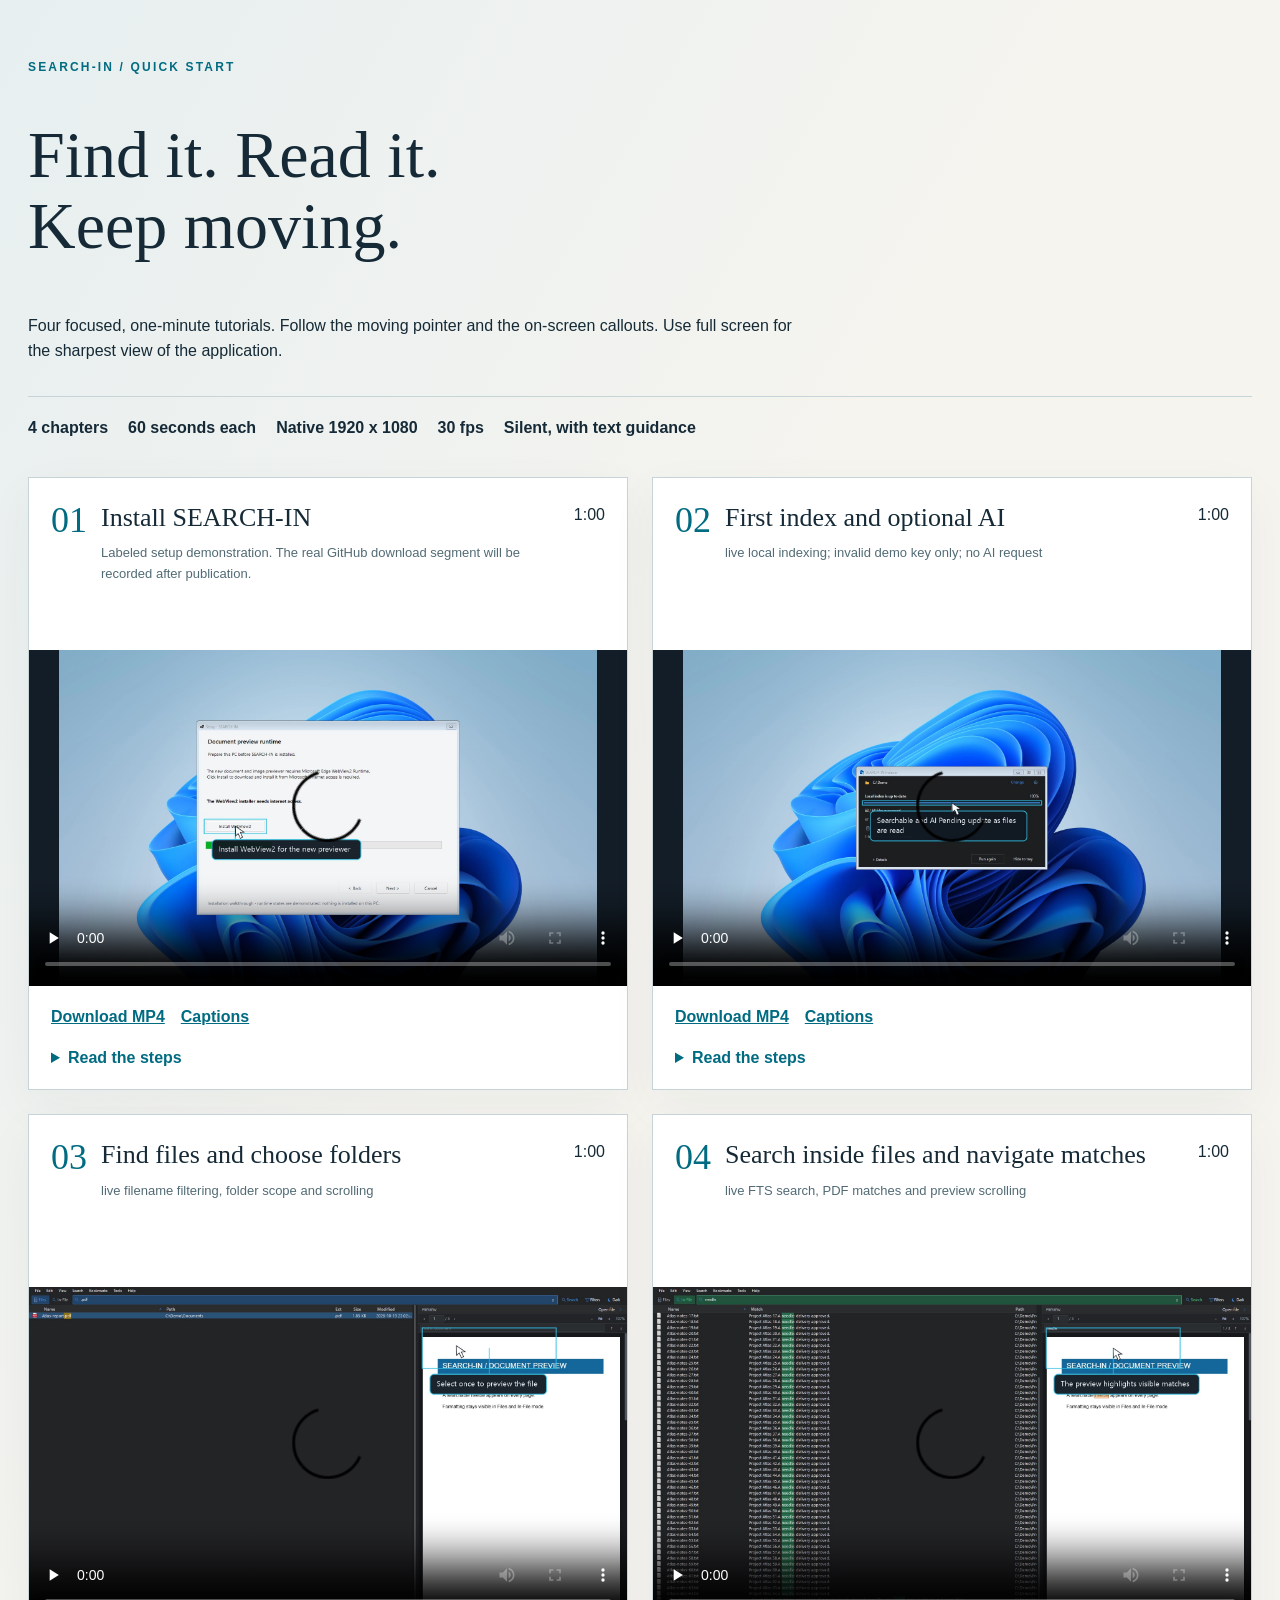
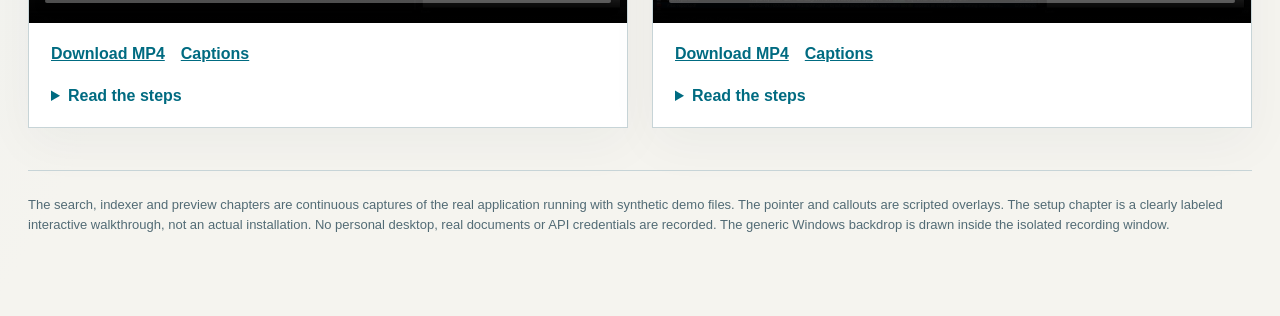
==== docs/index.html @ dfbb382d "Publish SEARCH-IN 2.1.0.103 distribution and inline tutorial videos" ====
<!doctype html>
<html lang="en"><meta charset="utf-8"><meta name="viewport" content="width=device-width,initial-scale=1">
<meta http-equiv="refresh" content="0; url=tutorials/"><title>SEARCH-IN tutorials</title>
<p><a href="tutorials/">Open the SEARCH-IN tutorial gallery</a></p></html>
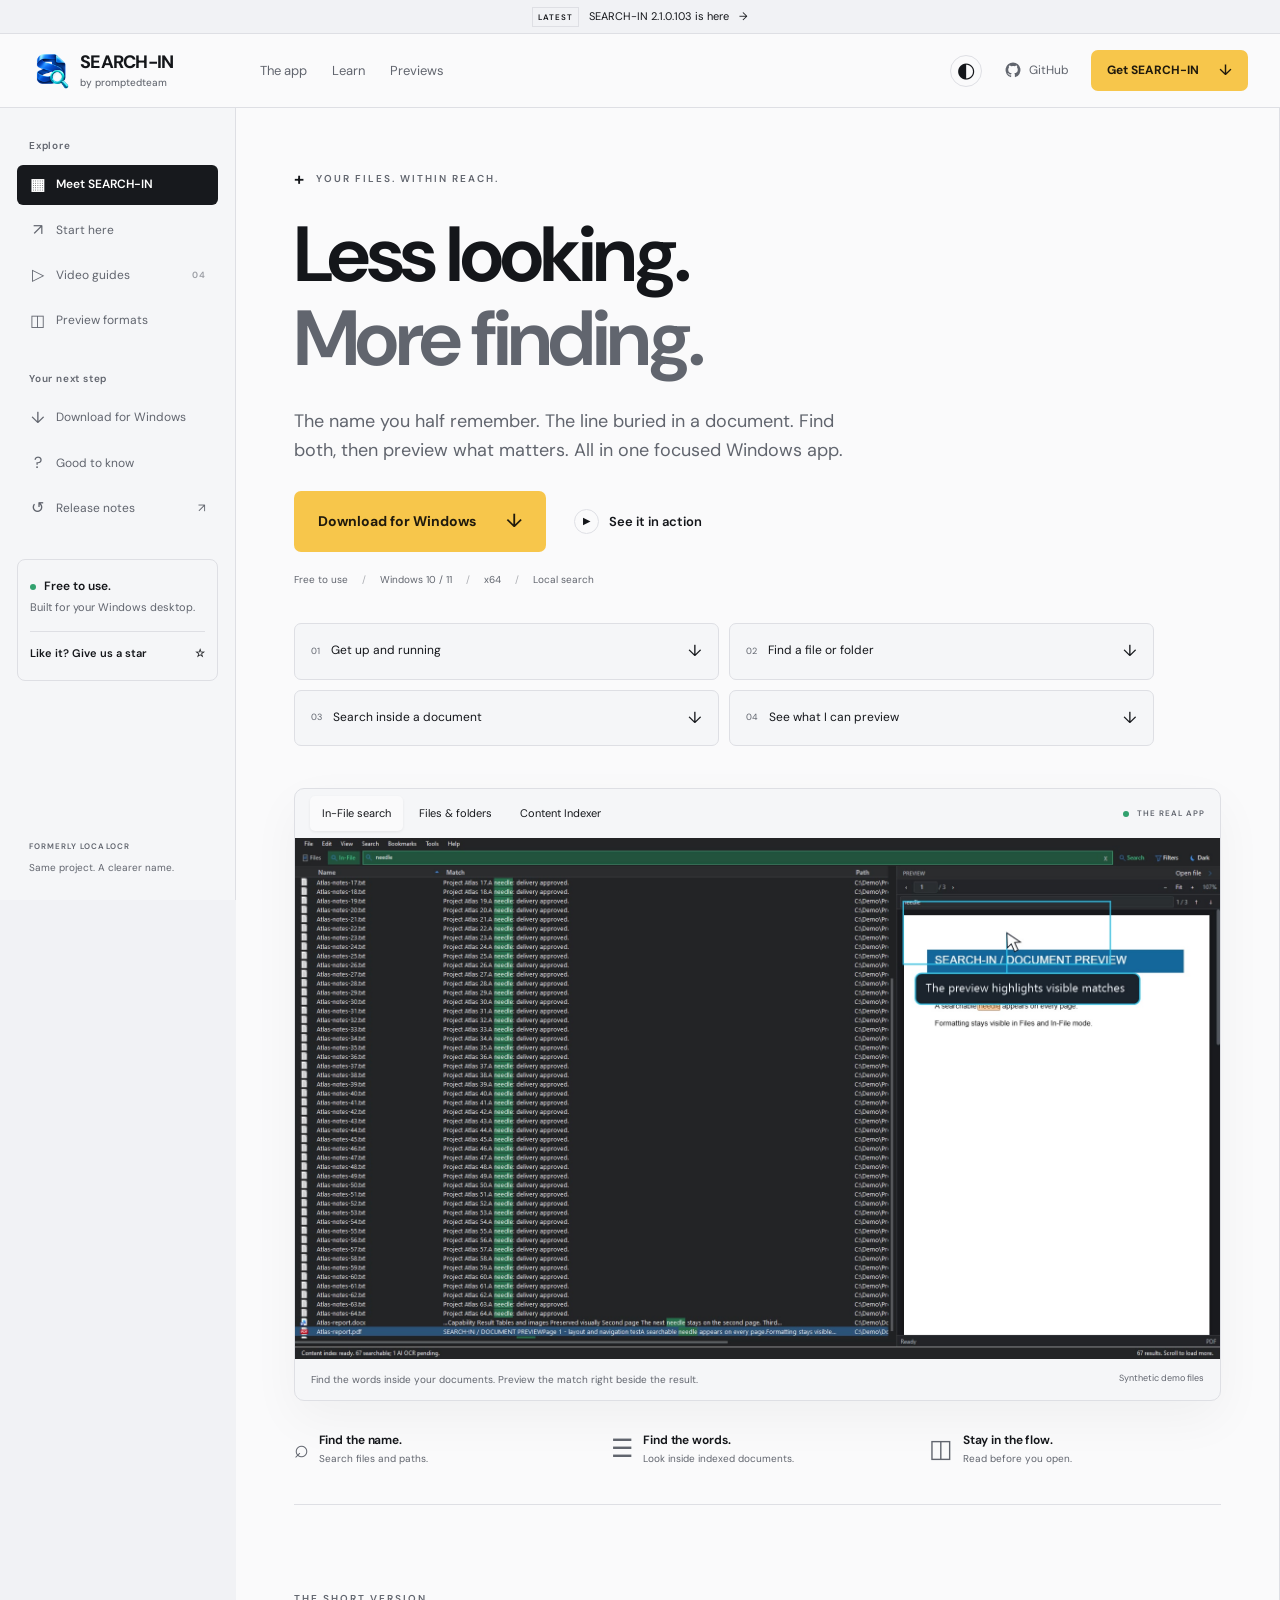
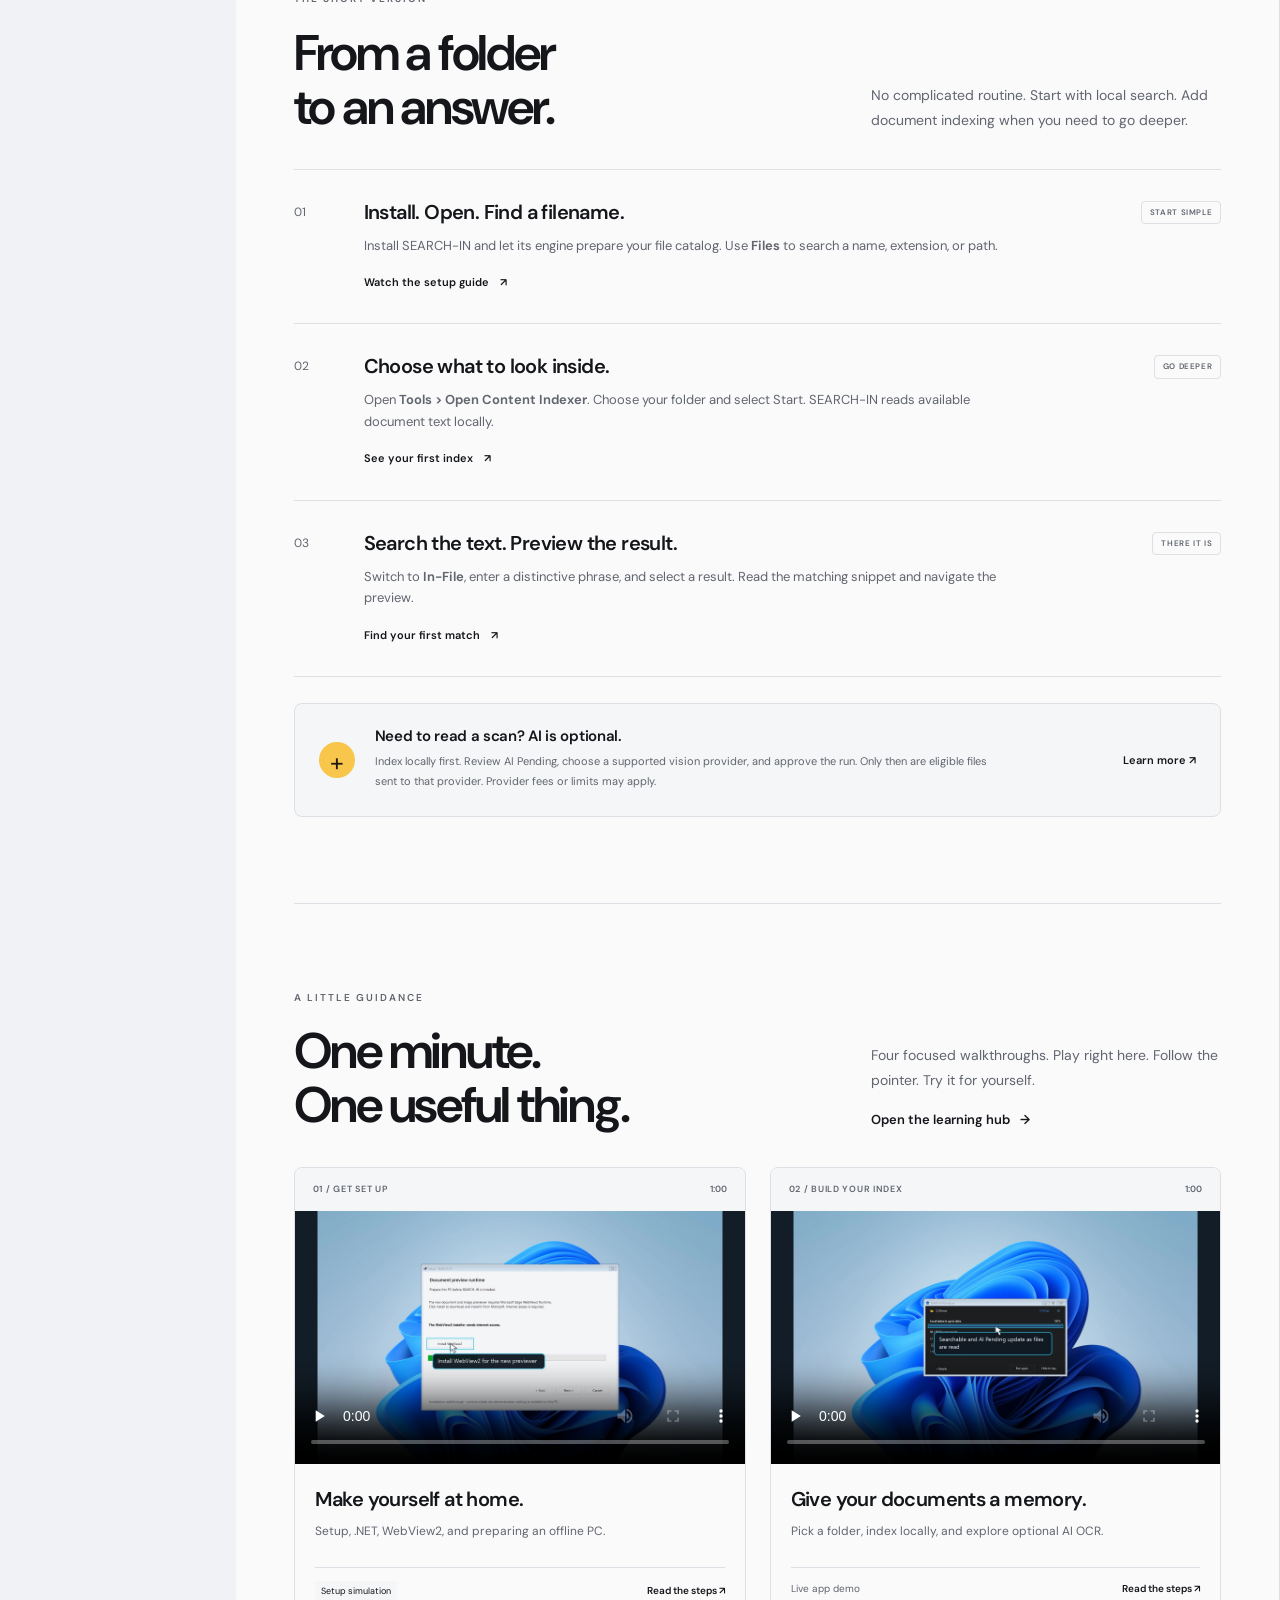
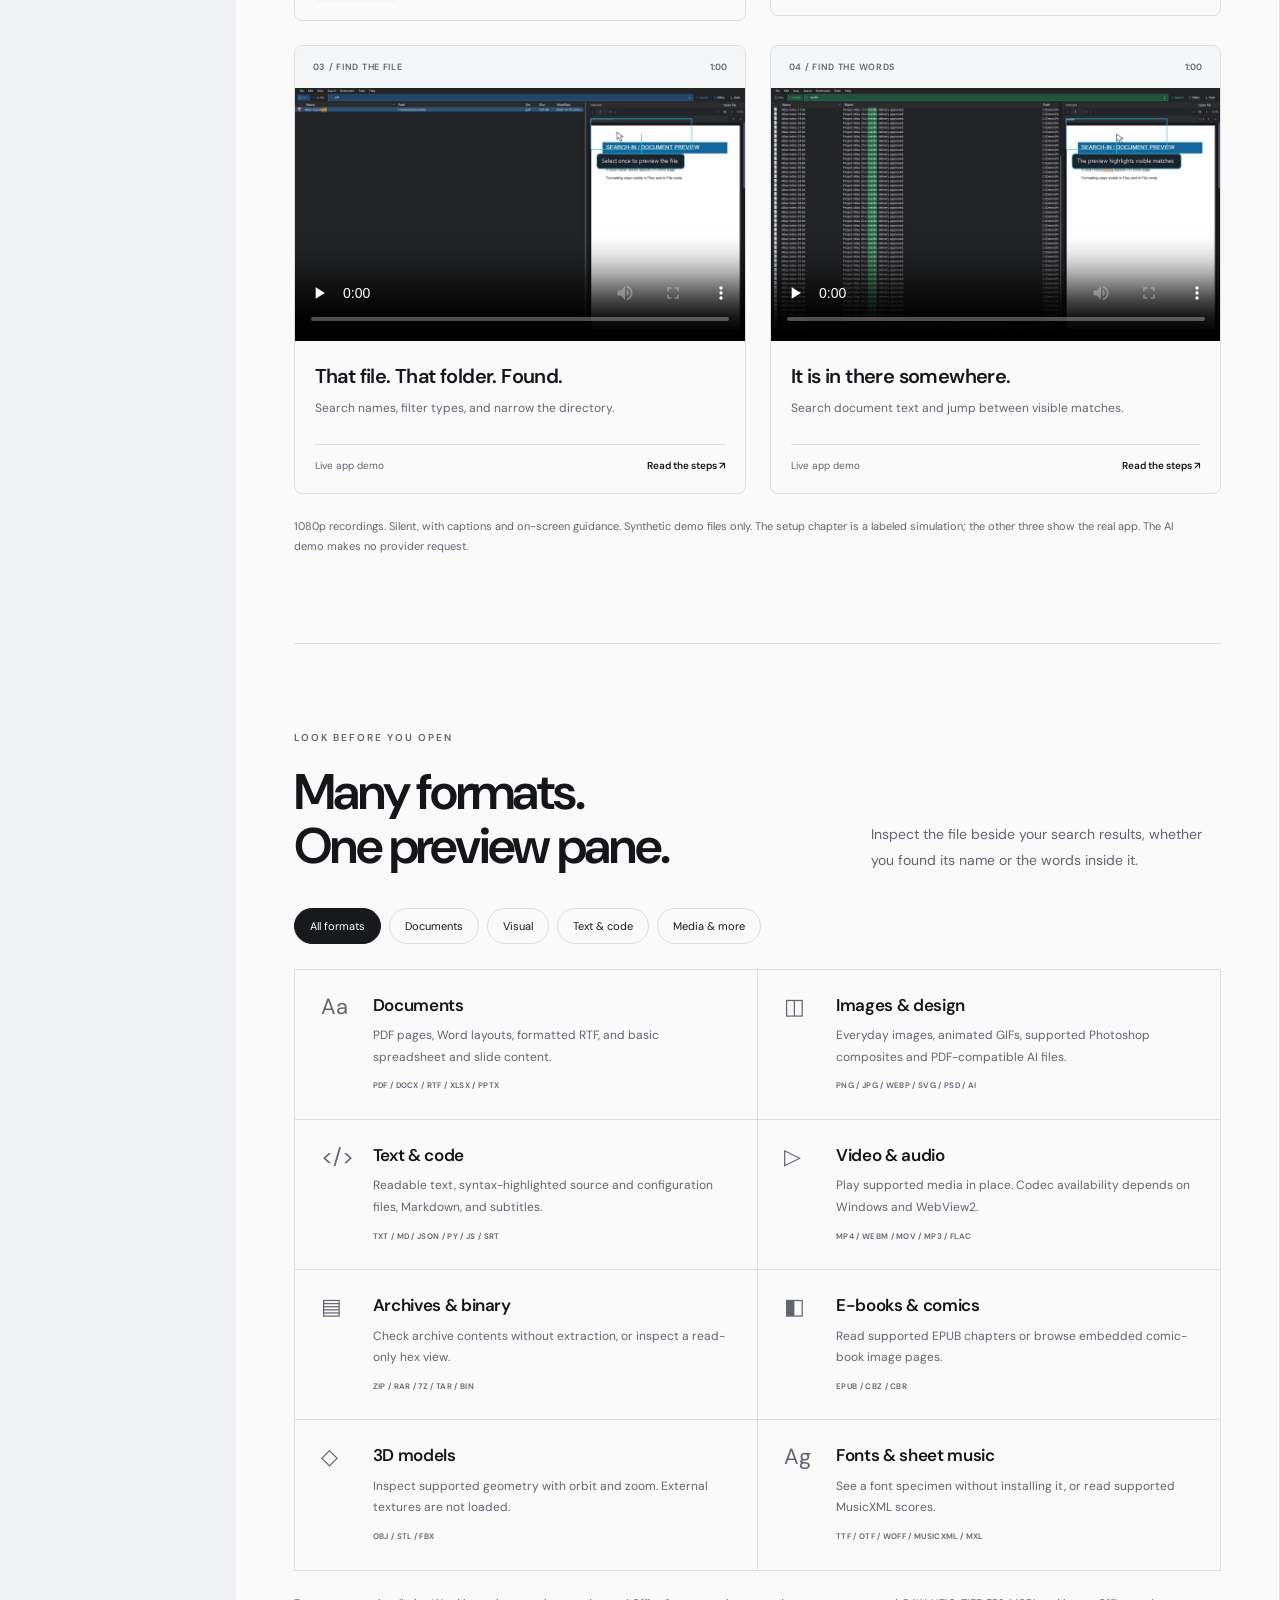
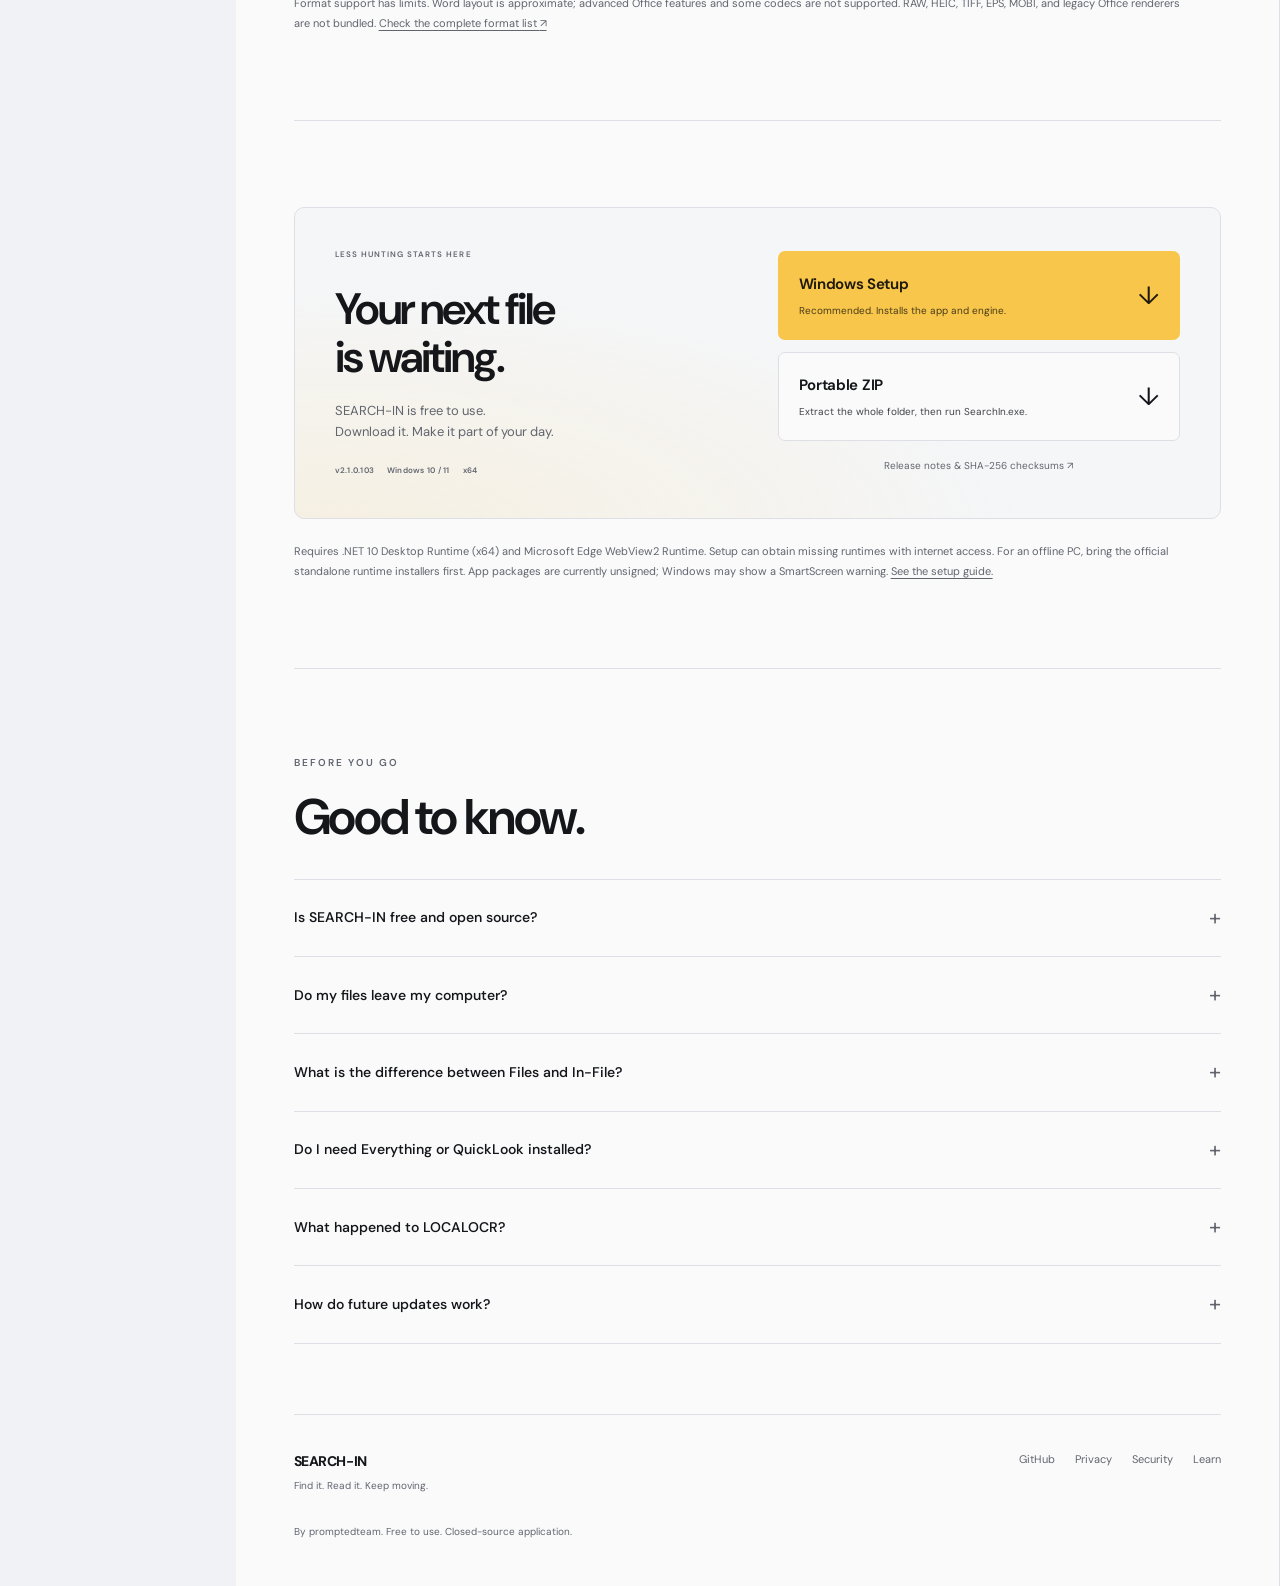
==== commit c883b594: "Showcase SEARCH-IN with guided website and learning hub" ====
--- a/docs/index.html
+++ b/docs/index.html
@@ -1,4 +1,78 @@
 <!doctype html>
-<html lang="en"><meta charset="utf-8"><meta name="viewport" content="width=device-width,initial-scale=1">
-<meta http-equiv="refresh" content="0; url=tutorials/"><title>SEARCH-IN tutorials</title>
-<p><a href="tutorials/">Open the SEARCH-IN tutorial gallery</a></p></html>
+<html lang="en">
+<head>
+  <meta charset="utf-8">
+  <meta name="viewport" content="width=device-width, initial-scale=1">
+  <meta name="description" content="Find files, search inside documents, and preview what matters. Meet SEARCH-IN, the free Windows desktop app. Get started with four one-minute guides.">
+  <meta name="theme-color" content="#f1f2f5">
+  <meta property="og:title" content="SEARCH-IN | Less looking. More finding.">
+  <meta property="og:description" content="Your filenames, document text, and previews. One focused Windows app. Free to use.">
+  <meta property="og:type" content="website">
+  <meta property="og:image" content="https://promptedteam.github.io/searchin/tutorials/posters/04-in-file-and-preview.jpg">
+  <link rel="canonical" href="https://promptedteam.github.io/searchin/">
+  <link rel="icon" href="assets/search-in-mark.png" type="image/png">
+  <link rel="preload" href="assets/fonts/dm-sans.ttf" as="font" type="font/ttf" crossorigin>
+  <link rel="stylesheet" href="assets/site.css">
+  <script src="assets/theme.js"></script>
+  <script src="assets/site.js" defer></script>
+  <title>SEARCH-IN | Less looking. More finding.</title>
+</head>
+<body>
+  <a class="skip-link" href="#main">Skip to content</a>
+  <div class="announcement"><span class="new-label">LATEST</span><a href="https://github.com/promptedteam/searchin/releases/tag/2.1.0.103">SEARCH-IN 2.1.0.103 is here <span aria-hidden="true">&rarr;</span></a></div>
+  <header class="site-header">
+    <a class="brand" href="./" aria-label="SEARCH-IN home"><img src="assets/search-in-mark.png" width="38" height="38" alt=""><span>SEARCH-IN<span class="brand-by">by promptedteam</span></span></a>
+    <nav class="header-nav" aria-label="Primary"><a href="#showcase">The app</a><a href="tutorials/">Learn</a><a href="#previews">Previews</a></nav>
+    <div class="header-actions"><button class="theme-toggle" type="button" data-theme-toggle aria-label="Switch color theme" title="Switch color theme"><span aria-hidden="true">&#9680;</span></button><a class="github-link" href="https://github.com/promptedteam/searchin" aria-label="SEARCH-IN on GitHub"><svg viewBox="0 0 24 24" aria-hidden="true"><path d="M12 2a10 10 0 0 0-3.16 19.49c.5.09.68-.22.68-.48v-1.86c-2.78.6-3.37-1.18-3.37-1.18-.45-1.16-1.11-1.47-1.11-1.47-.91-.62.07-.61.07-.61 1 .07 1.53 1.03 1.53 1.03.89 1.53 2.34 1.09 2.91.83.09-.65.35-1.09.64-1.34-2.22-.25-4.56-1.11-4.56-4.95 0-1.09.39-1.98 1.03-2.68-.1-.25-.45-1.27.1-2.65 0 0 .84-.27 2.75 1.02A9.6 9.6 0 0 1 12 6.81c.85 0 1.71.12 2.51.34 1.91-1.29 2.75-1.02 2.75-1.02.55 1.38.2 2.4.1 2.65.64.7 1.03 1.59 1.03 2.68 0 3.85-2.34 4.69-4.57 4.94.36.31.68.92.68 1.85v2.76c0 .27.18.58.69.48A10 10 0 0 0 12 2Z"/></svg><span>GitHub</span></a><a class="button button-small" href="#download">Get SEARCH-IN <span aria-hidden="true">&darr;</span></a></div>
+  </header>
+  <details class="mobile-menu"><summary>Explore SEARCH-IN <span aria-hidden="true">+</span></summary><nav aria-label="Mobile"><a href="#showcase">Meet the app</a><a href="#start">Start here</a><a href="#guides">Video guides</a><a href="#previews">Preview formats</a><a href="#download">Download</a></nav></details>
+  <aside class="sidebar" aria-label="Explore">
+    <div class="sidebar-label">Explore</div>
+    <nav aria-label="Explore SEARCH-IN"><a class="side-link is-active" data-section="showcase" href="#showcase"><span aria-hidden="true">&#9638;</span> Meet SEARCH-IN</a><a class="side-link" data-section="start" href="#start"><span aria-hidden="true">&#8599;</span> Start here</a><a class="side-link" data-section="guides" href="#guides"><span aria-hidden="true">&#9655;</span> Video guides <span class="nav-count">04</span></a><a class="side-link" data-section="previews" href="#previews"><span aria-hidden="true">&#9707;</span> Preview formats</a></nav>
+    <div class="sidebar-label">Your next step</div>
+    <nav aria-label="Get SEARCH-IN"><a class="side-link" data-section="download" href="#download"><span aria-hidden="true">&darr;</span> Download for Windows</a><a class="side-link" data-section="questions" href="#questions"><span aria-hidden="true">?</span> Good to know</a><a class="side-link" href="https://github.com/promptedteam/searchin/releases"><span aria-hidden="true">&#8634;</span> Release notes <span class="external" aria-hidden="true">&#8599;</span></a></nav>
+    <div class="sidebar-note"><span class="status-dot"></span> Free to use.<br><span>Built for your Windows desktop.</span><a href="https://github.com/promptedteam/searchin/stargazers">Like it? Give us a star <span aria-hidden="true">&#9734;</span></a></div>
+    <div class="sidebar-bottom">FORMERLY LOCALOCR<span>Same project. A clearer name.</span></div>
+  </aside>
+  <main id="main" class="main-content">
+    <section id="showcase" class="hero section-block">
+      <div class="eyebrow"><span class="tiny-cross" aria-hidden="true">+</span> YOUR FILES. WITHIN REACH.</div>
+      <h1>Less looking.<br><span>More finding.</span></h1>
+      <p class="hero-copy">The name you half remember. The line buried in a document. Find both, then preview what matters. All in one focused Windows app.</p>
+      <div class="hero-actions"><a class="button" href="https://github.com/promptedteam/searchin/releases/download/2.1.0.103/SEARCH-IN-2.1.0.103-Setup.exe">Download for Windows <span aria-hidden="true">&darr;</span></a><a class="text-link" href="#guides"><span class="play-circle" aria-hidden="true">&#9654;</span> See it in action</a></div>
+      <div class="hero-facts"><span>Free to use</span><span>Windows 10 / 11</span><span>x64</span><span>Local search</span></div>
+      <div class="jump-grid" aria-label="What would you like to do?"><a href="#start"><span>01</span> Get up and running <b aria-hidden="true">&darr;</b></a><a href="tutorials/#03-files-and-folders"><span>02</span> Find a file or folder <b aria-hidden="true">&darr;</b></a><a href="tutorials/#04-in-file-and-preview"><span>03</span> Search inside a document <b aria-hidden="true">&darr;</b></a><a href="#previews"><span>04</span> See what I can preview <b aria-hidden="true">&darr;</b></a></div>
+      <figure class="product-window">
+        <div class="product-toolbar"><div class="product-tabs" role="tablist" aria-label="App screenshots"><button type="button" role="tab" aria-selected="true" aria-controls="app-shot-panel" id="shot-infile" tabindex="0" data-shot="infile">In-File search</button><button type="button" role="tab" aria-selected="false" aria-controls="app-shot-panel" id="shot-files" tabindex="-1" data-shot="files">Files &amp; folders</button><button type="button" role="tab" aria-selected="false" aria-controls="app-shot-panel" id="shot-index" tabindex="-1" data-shot="index">Content Indexer</button></div><span class="product-live"><span class="status-dot"></span> THE REAL APP</span></div>
+        <div id="app-shot-panel" role="tabpanel" aria-labelledby="shot-infile"><img id="app-shot" src="tutorials/posters/04-in-file-and-preview.jpg" width="1920" height="1080" alt="SEARCH-IN finding indexed document text, with matching text and a PDF preview side by side." fetchpriority="high"></div>
+        <figcaption><span id="app-shot-caption">Find the words inside your documents. Preview the match right beside the result.</span><span>Synthetic demo files</span></figcaption>
+      </figure>
+      <div class="feature-strip"><div><span class="mini-icon" aria-hidden="true">&#8981;</span><strong>Find the name.</strong><span>Search files and paths.</span></div><div><span class="mini-icon" aria-hidden="true">&#9776;</span><strong>Find the words.</strong><span>Look inside indexed documents.</span></div><div><span class="mini-icon" aria-hidden="true">&#9707;</span><strong>Stay in the flow.</strong><span>Read before you open.</span></div></div>
+    </section>
+    <section id="start" class="section-block workflow-section">
+      <div class="section-heading"><div><div class="eyebrow">THE SHORT VERSION</div><h2>From a folder<br>to an answer.</h2></div><p>No complicated routine. Start with local search. Add document indexing when you need to go deeper.</p></div>
+      <ol class="workflow"><li><span class="step-number">01</span><div><h3>Install. Open. Find a filename.</h3><p>Install SEARCH-IN and let its engine prepare your file catalog. Use <strong>Files</strong> to search a name, extension, or path.</p><a href="tutorials/#01-installation-walkthrough">Watch the setup guide <span aria-hidden="true">&#8599;</span></a></div><span class="step-tag">START SIMPLE</span></li><li><span class="step-number">02</span><div><h3>Choose what to look inside.</h3><p>Open <strong>Tools &gt; Open Content Indexer</strong>. Choose your folder and select Start. SEARCH-IN reads available document text locally.</p><a href="tutorials/#02-first-index-and-ai">See your first index <span aria-hidden="true">&#8599;</span></a></div><span class="step-tag">GO DEEPER</span></li><li><span class="step-number">03</span><div><h3>Search the text. Preview the result.</h3><p>Switch to <strong>In-File</strong>, enter a distinctive phrase, and select a result. Read the matching snippet and navigate the preview.</p><a href="tutorials/#04-in-file-and-preview">Find your first match <span aria-hidden="true">&#8599;</span></a></div><span class="step-tag">THERE IT IS</span></li></ol>
+      <div class="ai-note"><span class="ai-mark" aria-hidden="true">+</span><div><h3>Need to read a scan? AI is optional.</h3><p>Index locally first. Review AI Pending, choose a supported vision provider, and approve the run. Only then are eligible files sent to that provider. Provider fees or limits may apply.</p></div><a href="tutorials/#02-first-index-and-ai" aria-label="Learn about optional AI OCR">Learn more <span aria-hidden="true">&#8599;</span></a></div>
+    </section>
+    <section id="guides" class="section-block guides-section">
+      <div class="section-heading"><div><div class="eyebrow">A LITTLE GUIDANCE</div><h2>One minute.<br>One useful thing.</h2></div><div><p>Four focused walkthroughs. Play right here. Follow the pointer. Try it for yourself.</p><a class="text-link" href="tutorials/">Open the learning hub <span aria-hidden="true">&rarr;</span></a></div></div>
+      <div class="video-grid">
+        <article class="video-card"><div class="card-top"><span>01 / GET SET UP</span><span>1:00</span></div><video controls playsinline preload="none" poster="tutorials/posters/01-installation-walkthrough.jpg" aria-label="Install SEARCH-IN, one-minute setup walkthrough"><source src="tutorials/videos/01-installation-walkthrough.mp4" type="video/mp4"><track kind="captions" src="tutorials/captions/01-installation-walkthrough.vtt" srclang="en" label="English"><a href="tutorials/videos/01-installation-walkthrough.mp4">Play the installation guide</a></video><div class="card-body"><h3>Make yourself at home.</h3><p>Setup, .NET, WebView2, and preparing an offline PC.</p><div class="card-foot"><span class="walkthrough-label">Setup simulation</span><a href="tutorials/#01-installation-walkthrough">Read the steps <span aria-hidden="true">&#8599;</span></a></div></div></article>
+        <article class="video-card"><div class="card-top"><span>02 / BUILD YOUR INDEX</span><span>1:00</span></div><video controls playsinline preload="none" poster="tutorials/posters/02-first-index-and-ai.jpg" aria-label="Build your first content index and explore optional AI, one-minute guide"><source src="tutorials/videos/02-first-index-and-ai.mp4" type="video/mp4"><track kind="captions" src="tutorials/captions/02-first-index-and-ai.vtt" srclang="en" label="English"><a href="tutorials/videos/02-first-index-and-ai.mp4">Play the indexing guide</a></video><div class="card-body"><h3>Give your documents a memory.</h3><p>Pick a folder, index locally, and explore optional AI OCR.</p><div class="card-foot"><span>Live app demo</span><a href="tutorials/#02-first-index-and-ai">Read the steps <span aria-hidden="true">&#8599;</span></a></div></div></article>
+        <article class="video-card"><div class="card-top"><span>03 / FIND THE FILE</span><span>1:00</span></div><video controls playsinline preload="none" poster="tutorials/posters/03-files-and-folders.jpg" aria-label="Find files and choose folders, one-minute guide"><source src="tutorials/videos/03-files-and-folders.mp4" type="video/mp4"><track kind="captions" src="tutorials/captions/03-files-and-folders.vtt" srclang="en" label="English"><a href="tutorials/videos/03-files-and-folders.mp4">Play the file search guide</a></video><div class="card-body"><h3>That file. That folder. Found.</h3><p>Search names, filter types, and narrow the directory.</p><div class="card-foot"><span>Live app demo</span><a href="tutorials/#03-files-and-folders">Read the steps <span aria-hidden="true">&#8599;</span></a></div></div></article>
+        <article class="video-card"><div class="card-top"><span>04 / FIND THE WORDS</span><span>1:00</span></div><video controls playsinline preload="none" poster="tutorials/posters/04-in-file-and-preview.jpg" aria-label="Search inside files and preview matches, one-minute guide"><source src="tutorials/videos/04-in-file-and-preview.mp4" type="video/mp4"><track kind="captions" src="tutorials/captions/04-in-file-and-preview.vtt" srclang="en" label="English"><a href="tutorials/videos/04-in-file-and-preview.mp4">Play the document search guide</a></video><div class="card-body"><h3>It is in there somewhere.</h3><p>Search document text and jump between visible matches.</p><div class="card-foot"><span>Live app demo</span><a href="tutorials/#04-in-file-and-preview">Read the steps <span aria-hidden="true">&#8599;</span></a></div></div></article>
+      </div><p class="section-note">1080p recordings. Silent, with captions and on-screen guidance. Synthetic demo files only. The setup chapter is a labeled simulation; the other three show the real app. The AI demo makes no provider request.</p>
+    </section>
+    <section id="previews" class="section-block">
+      <div class="section-heading"><div><div class="eyebrow">LOOK BEFORE YOU OPEN</div><h2>Many formats.<br>One preview pane.</h2></div><p>Inspect the file beside your search results, whether you found its name or the words inside it.</p></div>
+      <div class="format-filters" role="group" aria-label="Filter preview categories"><button type="button" class="filter-button is-active" aria-pressed="true" data-filter="all">All formats</button><button type="button" class="filter-button" aria-pressed="false" data-filter="documents">Documents</button><button type="button" class="filter-button" aria-pressed="false" data-filter="visual">Visual</button><button type="button" class="filter-button" aria-pressed="false" data-filter="developer">Text &amp; code</button><button type="button" class="filter-button" aria-pressed="false" data-filter="media">Media &amp; more</button></div>
+      <p id="format-status" class="sr-only" aria-live="polite">Showing all 8 preview categories.</p>
+      <div class="format-grid"><article class="format-card" data-category="documents"><span class="format-glyph" aria-hidden="true">Aa</span><h3>Documents</h3><p>PDF pages, Word layouts, formatted RTF, and basic spreadsheet and slide content.</p><div class="format-types">PDF / DOCX / RTF / XLSX / PPTX</div></article><article class="format-card" data-category="visual"><span class="format-glyph" aria-hidden="true">&#9707;</span><h3>Images &amp; design</h3><p>Everyday images, animated GIFs, supported Photoshop composites and PDF-compatible AI files.</p><div class="format-types">PNG / JPG / WEBP / SVG / PSD / AI</div></article><article class="format-card" data-category="developer"><span class="format-glyph" aria-hidden="true">&lt;/&gt;</span><h3>Text &amp; code</h3><p>Readable text, syntax-highlighted source and configuration files, Markdown, and subtitles.</p><div class="format-types">TXT / MD / JSON / PY / JS / SRT</div></article><article class="format-card" data-category="media"><span class="format-glyph" aria-hidden="true">&#9655;</span><h3>Video &amp; audio</h3><p>Play supported media in place. Codec availability depends on Windows and WebView2.</p><div class="format-types">MP4 / WEBM / MOV / MP3 / FLAC</div></article><article class="format-card" data-category="developer"><span class="format-glyph" aria-hidden="true">&#9636;</span><h3>Archives &amp; binary</h3><p>Check archive contents without extraction, or inspect a read-only hex view.</p><div class="format-types">ZIP / RAR / 7Z / TAR / BIN</div></article><article class="format-card" data-category="documents"><span class="format-glyph" aria-hidden="true">&#9703;</span><h3>E-books &amp; comics</h3><p>Read supported EPUB chapters or browse embedded comic-book image pages.</p><div class="format-types">EPUB / CBZ / CBR</div></article><article class="format-card" data-category="visual"><span class="format-glyph" aria-hidden="true">&#9671;</span><h3>3D models</h3><p>Inspect supported geometry with orbit and zoom. External textures are not loaded.</p><div class="format-types">OBJ / STL / FBX</div></article><article class="format-card" data-category="media"><span class="format-glyph" aria-hidden="true">Ag</span><h3>Fonts &amp; sheet music</h3><p>See a font specimen without installing it, or read supported MusicXML scores.</p><div class="format-types">TTF / OTF / WOFF / MUSICXML / MXL</div></article></div>
+      <p class="section-note">Format support has limits. Word layout is approximate; advanced Office features and some codecs are not supported. RAW, HEIC, TIFF, EPS, MOBI, and legacy Office renderers are not bundled. <a href="https://github.com/promptedteam/searchin/blob/main/docs/PREVIEW-FORMATS.md">Check the complete format list <span aria-hidden="true">&#8599;</span></a></p>
+    </section>
+    <section id="download" class="section-block download-section"><div class="download-panel"><div class="download-intro"><div class="eyebrow">LESS HUNTING STARTS HERE</div><h2>Your next file<br>is waiting.</h2><p>SEARCH-IN is free to use.<br>Download it. Make it part of your day.</p><div class="download-meta"><span>v2.1.0.103</span><span>Windows 10 / 11</span><span>x64</span></div></div><div class="download-options"><a class="package-link" href="https://github.com/promptedteam/searchin/releases/download/2.1.0.103/SEARCH-IN-2.1.0.103-Setup.exe"><span><strong>Windows Setup</strong><small>Recommended. Installs the app and engine.</small></span><b aria-hidden="true">&darr;</b></a><a class="package-link secondary" href="https://github.com/promptedteam/searchin/releases/download/2.1.0.103/SEARCH-IN-2.1.0.103-portable.zip"><span><strong>Portable ZIP</strong><small>Extract the whole folder, then run SearchIn.exe.</small></span><b aria-hidden="true">&darr;</b></a><a class="release-link" href="https://github.com/promptedteam/searchin/releases/tag/2.1.0.103">Release notes &amp; SHA-256 checksums <span aria-hidden="true">&#8599;</span></a></div></div><p class="section-note">Requires .NET 10 Desktop Runtime (x64) and Microsoft Edge WebView2 Runtime. Setup can obtain missing runtimes with internet access. For an offline PC, bring the official standalone runtime installers first. App packages are currently unsigned; Windows may show a SmartScreen warning. <a href="tutorials/#01-installation-walkthrough">See the setup guide.</a></p></section>
+    <section id="questions" class="section-block questions-section"><div class="section-heading"><div><div class="eyebrow">BEFORE YOU GO</div><h2>Good to know.</h2></div></div><div class="faq-list"><details><summary>Is SEARCH-IN free and open source?</summary><p>SEARCH-IN is free to use, but it is not open source. The public GitHub repository provides downloads, documentation, demos, and update information. Application and engine source code remain private. Optional AI providers may charge for usage.</p></details><details><summary>Do my files leave my computer?</summary><p>Local search, indexing, and previews stay on your computer. AI OCR is optional. Only after you choose a provider and approve an AI run are eligible files sent to that provider. This website has no analytics or sign-in.</p></details><details><summary>What is the difference between Files and In-File?</summary><p>Files finds filenames and paths in the engine's catalog. In-File finds text inside documents you have indexed with the Content Indexer. Both modes share the preview pane.</p></details><details><summary>Do I need Everything or QuickLook installed?</summary><p>No. SEARCH-IN runs independently. It needs its included engine, the .NET Desktop Runtime, and WebView2 for the embedded viewer, not another search or preview app.</p></details><details><summary>What happened to LOCALOCR?</summary><p>SEARCH-IN is the new name for this project. Existing LOCALOCR 1.x installations remain separate. Installing SEARCH-IN does not silently convert or delete LOCALOCR databases or credentials.</p></details><details><summary>How do future updates work?</summary><p>SEARCH-IN 2.1.0.103 supports in-app update checks and downloads. A quiet download indicator appears when an update is available. Open it to review and download the update, then choose when to install.</p></details></div></section>
+    <footer class="site-footer"><a class="footer-brand" href="./">SEARCH-IN<span>Find it. Read it. Keep moving.</span></a><div><a href="https://github.com/promptedteam/searchin">GitHub</a><a href="https://github.com/promptedteam/searchin/blob/main/PRIVACY.md">Privacy</a><a href="https://github.com/promptedteam/searchin/blob/main/SECURITY.md">Security</a><a href="tutorials/">Learn</a></div><p>By promptedteam. Free to use. Closed-source application.</p></footer>
+  </main>
+</body>
+</html>
--- a/docs/assets/site.css
+++ b/docs/assets/site.css
@@ -0,0 +1,20 @@
+@font-face{font-family:"DM Sans";src:url("fonts/dm-sans.ttf") format("truetype");font-style:normal;font-weight:100 1000;font-display:swap}
+:root{color-scheme:light;--canvas:#f1f2f5;--paper:#fafafb;--panel:#f5f6f8;--ink:#14161a;--muted:#61656e;--line:#dedfe4;--accent:#f7c64b;--accent-hover:#edb82e;--accent-ink:#201a0d;--active:#17191d;--active-ink:#fff;--shadow:0 18px 50px #14161a0b;--sidebar:236px;--top:108px}
+@media(prefers-color-scheme:dark){:root:not([data-theme="light"]){color-scheme:dark;--canvas:#131519;--paper:#191b20;--panel:#202329;--ink:#f3f2ed;--muted:#b0b2ba;--line:#34373e;--active:#eeeee9;--active-ink:#17191d;--shadow:0 18px 50px #0002}}
+:root[data-theme="dark"]{color-scheme:dark;--canvas:#131519;--paper:#191b20;--panel:#202329;--ink:#f3f2ed;--muted:#b0b2ba;--line:#34373e;--active:#eeeee9;--active-ink:#17191d;--shadow:0 18px 50px #0002}
+*{box-sizing:border-box}html{scroll-behavior:smooth;scroll-padding-top:135px}body{margin:0;background:var(--canvas);color:var(--ink);font:16px/1.65 "DM Sans",sans-serif;-webkit-font-smoothing:antialiased}a{color:inherit;text-decoration:none}button,summary,a{-webkit-tap-highlight-color:transparent}button{font:inherit;color:inherit}button,a,summary{touch-action:manipulation}button{cursor:pointer;border:0;background:none}a:focus-visible,button:focus-visible,summary:focus-visible,video:focus-visible{outline:3px solid #2781b9;outline-offset:5px}img{max-width:100%;height:auto}svg{width:18px;height:18px;fill:currentColor;flex:none}p,h1,h2,h3,figure{margin:0}p{color:var(--muted)}strong{font-weight:650}h1,h2,h3{line-height:1.08;letter-spacing:-.045em}h1{font-size:clamp(54px,6.1vw,88px);font-weight:650}h2{font-size:clamp(34px,4vw,50px);font-weight:620}h3{font-size:22px;font-weight:600;letter-spacing:-.025em}::selection{background:#f7c64b88;color:var(--ink)}[hidden]{display:none!important}.sr-only{position:absolute;width:1px;height:1px;padding:0;margin:-1px;overflow:hidden;clip:rect(0,0,0,0);white-space:nowrap;border:0}.skip-link{position:fixed;top:8px;left:12px;transform:translateY(-160%);z-index:100;background:var(--accent);color:var(--accent-ink);padding:10px 20px;border-radius:5px}.skip-link:focus{transform:none}
+.announcement{height:34px;position:relative;z-index:30;border-bottom:1px solid var(--line);display:flex;align-items:center;justify-content:center;gap:10px;background:var(--canvas);font-size:11px}.announcement a:hover{text-decoration:underline}.announcement a span{margin-left:7px}.new-label,.eyebrow,.sidebar-label,.sidebar-bottom,.nav-count,.card-top,.format-types,.step-tag,.download-meta,.product-live{font-family:"DM Sans",sans-serif;font-size:10px;letter-spacing:.13em;font-weight:600}.new-label{border:1px solid var(--line);padding:0 5px;line-height:18px;font-size:8px}.site-header{height:74px;border-bottom:1px solid var(--line);background:var(--paper);display:flex;align-items:center;gap:44px;padding:0 32px;position:sticky;top:0;z-index:25}.brand{display:flex;align-items:center;gap:10px;min-width:184px;font-size:18px;font-weight:750;letter-spacing:-.04em;line-height:1.15}.brand img{width:38px;height:38px;object-fit:contain}.brand-by{display:block;font-size:10px;font-weight:450;color:var(--muted);letter-spacing:0;margin-top:4px}.header-nav{display:flex;gap:25px;font-size:13px;color:var(--muted)}.header-nav a:hover{color:var(--ink)}.header-actions{margin-left:auto;display:flex;align-items:center;gap:22px}.github-link{display:flex;align-items:center;gap:7px;font-size:12px;color:var(--muted)}.github-link:hover{color:var(--ink)}.theme-toggle{display:grid;place-items:center;width:32px;height:32px;border:1px solid var(--line);border-radius:50%;font-size:21px;line-height:1}.theme-toggle:hover{background:var(--panel)}.button{display:inline-flex;align-items:center;justify-content:center;gap:30px;background:var(--accent);color:var(--accent-ink);font-size:14px;line-height:1.3;padding:17px 23px;border:1px solid transparent;border-radius:7px;font-weight:700;transition:background .2s,transform .2s}.button:hover{background:var(--accent-hover);transform:translateY(-2px)}.button span{font-size:19px;font-weight:500}.button-small{font-size:12px;padding:10px 15px;gap:20px}.button-small span{font-size:15px}.mobile-menu{display:none}
+.sidebar{width:var(--sidebar);position:fixed;left:0;top:var(--top);bottom:0;padding:30px 17px 24px;border-right:1px solid var(--line);display:flex;flex-direction:column;overflow:auto;background:var(--panel)}.sidebar-label{font-size:10px;letter-spacing:.08em;color:var(--muted);padding:0 12px;margin:0 0 10px}.sidebar nav{display:grid;gap:5px;margin-bottom:30px}.side-link{min-height:39px;border-radius:6px;display:flex;align-items:center;gap:10px;font-size:12px;line-height:1.4;color:var(--muted);padding:9px 12px}.side-link>span:first-child{font-size:16px;width:17px;text-align:center}.side-link:hover{color:var(--ink);background:var(--line)}.side-link.is-active{background:var(--active);color:var(--active-ink);font-weight:600}.nav-count{margin-left:auto;opacity:.6;font-size:9px}.external{margin-left:auto}.sidebar-note{border:1px solid var(--line);border-radius:8px;padding:16px 12px;font-size:12px;font-weight:600;line-height:1.8}.sidebar-note>span:not(.status-dot){font-size:11px;color:var(--muted);font-weight:400}.status-dot{display:inline-block;width:6px;height:6px;border-radius:50%;background:#31a16e;vertical-align:middle;margin-right:5px}.sidebar-note a{display:block;font-size:11px;margin-top:12px;padding-top:12px;border-top:1px solid var(--line)}.sidebar-note a span{float:right}.sidebar-bottom{margin-top:auto;padding:48px 12px 0;font-size:8px;color:var(--muted)}.sidebar-bottom span{display:block;margin-top:6px;font-size:10px;letter-spacing:0;font-weight:400}
+.main-content{margin-left:var(--sidebar);background:var(--paper);min-height:calc(100vh - var(--top));padding:0 clamp(30px,4.5vw,76px);border-right:1px solid var(--line)}.section-block,.site-footer{max-width:1120px;margin:0 auto}.section-block{padding:86px 0;border-bottom:1px solid var(--line);scroll-margin-top:20px}.hero{padding-top:62px;padding-bottom:0}.eyebrow{font-size:10px;letter-spacing:.2em;color:var(--muted);margin-bottom:25px;display:flex;align-items:center;gap:10px}.tiny-cross{color:var(--ink);font-size:18px;line-height:1}.hero h1 span{color:var(--muted)}.hero-copy{font-size:18px;max-width:580px;line-height:1.65;margin:25px 0}.hero-actions{display:flex;align-items:center;gap:28px;flex-wrap:wrap}.text-link{display:inline-flex;align-items:center;gap:10px;font-size:13px;font-weight:600}.text-link:hover{text-decoration:underline}.play-circle{width:25px;height:25px;display:grid;place-items:center;border:1px solid var(--line);border-radius:50%;font-size:9px;padding-left:1px}.hero-facts{display:flex;flex-wrap:wrap;gap:0;color:var(--muted);font-size:10px;margin:20px 0 35px}.hero-facts span+span:before{content:"/";margin:0 14px;color:var(--muted);opacity:.5}.jump-grid{display:grid;grid-template-columns:repeat(2,minmax(0,1fr));gap:10px;margin:0 0 42px;max-width:860px}.jump-grid a{padding:14px 16px;border:1px solid var(--line);border-radius:7px;font-size:12px;display:flex;align-items:center;gap:11px;background:var(--panel);transition:border-color .2s,background .2s}.jump-grid a:hover{border-color:var(--muted);background:var(--paper)}.jump-grid a>span{font-size:9px;color:var(--muted);font-variant-numeric:tabular-nums}.jump-grid b{font-weight:400;margin-left:auto;font-size:16px}.product-window{border:1px solid var(--line);border-radius:10px;overflow:hidden;box-shadow:var(--shadow);background:var(--panel)}.product-toolbar{min-height:49px;display:flex;align-items:center;justify-content:space-between;gap:15px;padding:0 15px}.product-tabs{display:flex;align-items:center;gap:4px}.product-tabs button{padding:8px 12px;font-size:11px;border-radius:5px}.product-tabs button[aria-selected="true"]{background:var(--paper);box-shadow:0 1px 3px #0001}.product-tabs button:hover{background:var(--paper)}.product-live{font-size:8px;white-space:nowrap;color:var(--muted)}.product-window img{width:100%;display:block;aspect-ratio:16/9;object-fit:contain;background:#222}.product-window figcaption{padding:13px 16px;display:flex;justify-content:space-between;align-items:start;gap:20px;font-size:10px;color:var(--muted);line-height:1.5}.product-window figcaption>span+span{white-space:nowrap;font-size:9px}.feature-strip{display:grid;grid-template-columns:repeat(3,minmax(0,1fr));gap:25px;padding:30px 0 37px}.feature-strip>div{display:grid;grid-template-columns:auto 1fr;column-gap:10px;align-items:center}.mini-icon{grid-row:span 2;font-size:25px;color:var(--muted);line-height:1}.feature-strip strong{font-size:12px;letter-spacing:-.01em}.feature-strip div>span:last-child{font-size:10px;color:var(--muted)}
+.section-heading{display:flex;justify-content:space-between;align-items:end;gap:45px;margin-bottom:35px}.section-heading>p,.section-heading>div+div{max-width:350px;font-size:14px;line-height:1.8}.section-heading .eyebrow{margin-bottom:18px}.section-heading .text-link{margin-top:15px}.workflow{padding:0;margin:0;list-style:none;border-top:1px solid var(--line)}.workflow li{display:grid;grid-template-columns:50px 1fr auto;gap:20px;padding:29px 0;border-bottom:1px solid var(--line);align-items:start}.step-number{font-size:12px;font-variant-numeric:tabular-nums;color:var(--muted);padding-top:4px}.workflow h3{font-size:20px;letter-spacing:-.03em;line-height:1.3}.workflow p{font-size:13px;max-width:640px;margin:10px 0 12px}.workflow a{font-size:11px;font-weight:600}.workflow a:hover{text-decoration:underline}.workflow a span{margin-left:8px}.step-tag{font-size:8px;letter-spacing:.08em;border:1px solid var(--line);border-radius:4px;padding:4px 8px;margin-top:2px;white-space:nowrap;color:var(--muted)}.ai-note{display:flex;align-items:center;gap:20px;background:var(--panel);border:1px solid var(--line);border-radius:8px;padding:24px;margin-top:26px}.ai-mark{width:36px;height:36px;border-radius:50%;display:grid;place-items:center;flex:none;background:var(--accent);color:var(--accent-ink);font-size:25px}.ai-note h3{font-size:15px;letter-spacing:-.02em}.ai-note p{font-size:11px;margin-top:8px;line-height:1.8;max-width:630px}.ai-note>a{white-space:nowrap;font-size:11px;font-weight:600;margin-left:auto}
+.video-grid{display:grid;grid-template-columns:repeat(2,minmax(0,1fr));gap:24px}.video-card{min-width:0;border:1px solid var(--line);border-radius:8px;overflow:hidden;background:var(--paper);align-self:start;scroll-margin-top:110px}.card-top{padding:14px 18px;display:flex;justify-content:space-between;gap:15px;font-size:9px;letter-spacing:.08em;background:var(--panel);color:var(--muted)}.card-top span:last-child{letter-spacing:0;font-variant-numeric:tabular-nums}.video-card video{width:100%;display:block;aspect-ratio:16/9;background:#202328;object-fit:contain}.card-body{padding:23px 20px 18px}.card-body h3{font-size:20px;line-height:1.25;letter-spacing:-.03em}.card-body p{font-size:12px;margin-top:9px;line-height:1.8}.card-foot{display:flex;align-items:center;justify-content:space-between;gap:15px;border-top:1px solid var(--line);margin-top:24px;padding-top:13px;font-size:10px;color:var(--muted)}.card-foot a{font-weight:600;color:var(--ink)}.walkthrough-label{color:var(--ink);font-size:9px;background:var(--panel);padding:3px 6px;border-radius:3px}.section-note{font-size:11px;line-height:1.9;margin-top:22px;max-width:900px}.section-note a{text-decoration:underline;text-underline-offset:3px}.format-filters{display:flex;gap:8px;flex-wrap:wrap;margin-bottom:25px}.filter-button{font-size:11px;padding:8px 15px;border:1px solid var(--line);border-radius:30px}.filter-button:hover{background:var(--panel)}.filter-button.is-active{background:var(--active);border-color:var(--active);color:var(--active-ink)}.format-grid{display:grid;grid-template-columns:repeat(2,minmax(0,1fr));gap:0;border-left:1px solid var(--line);border-top:1px solid var(--line)}.format-card{padding:26px;display:grid;grid-template-columns:36px 1fr;gap:11px 16px;align-items:start;border-right:1px solid var(--line);border-bottom:1px solid var(--line);background:var(--paper)}.format-glyph{grid-row:span 3;color:var(--muted);font-size:22px;line-height:1}.format-card h3{font-size:17px;letter-spacing:-.02em}.format-card p{font-size:12px;line-height:1.8}.format-types{font-size:8px;color:var(--muted);letter-spacing:.04em;line-height:1.7}
+.download-panel{border:1px solid var(--line);border-radius:10px;padding:40px;display:grid;grid-template-columns:1fr 1fr;gap:40px;position:relative;overflow:hidden;background:radial-gradient(ellipse at 5% 105%,#f7c64b22,transparent 55%),var(--panel)}.download-intro .eyebrow{font-size:8px;letter-spacing:.13em}.download-intro h2{font-size:44px}.download-intro p{font-size:13px;margin:18px 0 22px}.download-meta{display:flex;gap:13px;font-size:8px;letter-spacing:.03em;color:var(--muted);flex-wrap:wrap}.download-options{display:flex;flex-direction:column;justify-content:center;gap:12px}.package-link{display:flex;align-items:center;gap:20px;justify-content:space-between;border:1px solid transparent;border-radius:7px;background:var(--accent);color:var(--accent-ink);padding:20px;transition:transform .2s}.package-link:hover{transform:translateY(-2px)}.package-link strong{display:block;font-size:15px;letter-spacing:-.02em}.package-link small{display:block;font-size:10px;margin-top:5px;opacity:.8;line-height:1.7}.package-link b{font-size:25px;font-weight:400}.package-link.secondary{background:var(--paper);color:var(--ink);border-color:var(--line)}.release-link{font-size:10px;color:var(--muted);text-align:center;margin-top:5px}.release-link:hover{text-decoration:underline}.questions-section{padding-bottom:70px}.faq-list{border-top:1px solid var(--line)}.faq-list details{border-bottom:1px solid var(--line);padding:20px 0}.faq-list summary{cursor:pointer;font-size:14px;font-weight:550;list-style:none;display:flex;align-items:center;justify-content:space-between;gap:25px}.faq-list summary::-webkit-details-marker{display:none}.faq-list summary:after{content:"+";font-size:22px;font-weight:400;color:var(--muted)}.faq-list details[open] summary:after{content:"-"}.faq-list p{font-size:13px;line-height:1.85;margin:14px 35px 0 0;max-width:760px}.site-footer{padding:35px 0 45px;display:flex;align-items:start;justify-content:space-between;gap:25px;flex-wrap:wrap}.footer-brand{font-size:14px;font-weight:750;letter-spacing:-.03em}.footer-brand span{display:block;font-size:10px;font-weight:400;color:var(--muted);letter-spacing:0;margin-top:5px}.site-footer>div{display:flex;gap:20px;font-size:11px;color:var(--muted)}.site-footer>div a:hover{color:var(--ink)}.site-footer>p{font-size:10px;flex-basis:100%;margin-top:5px}
+.learn-hero{padding-bottom:40px}.learn-hero h1{font-size:clamp(42px,5vw,68px)}.learn-hero .hero-copy{max-width:650px;font-size:16px}.learn-facts{display:flex;gap:10px;flex-wrap:wrap;font-size:10px;color:var(--muted);margin-top:24px}.learn-facts span{border:1px solid var(--line);padding:5px 10px;border-radius:4px}.learning-grid{padding-top:38px}.learning-grid .video-card{scroll-margin-top:100px}.learning-grid .card-body h2{font-size:23px;line-height:1.2;letter-spacing:-.035em}.learning-grid .card-body>p{min-height:44px}.chapter-steps{margin-top:18px;padding-top:14px;border-top:1px solid var(--line)}.chapter-steps summary{font-size:11px;font-weight:600;cursor:pointer}.chapter-steps ol{list-style:none;margin:14px 0 0;padding:0}.chapter-steps li{display:flex;align-items:start;gap:10px;padding:7px 0;font-size:11px;color:var(--muted);border-top:1px solid var(--line);line-height:1.8}.chapter-steps button{border:1px solid var(--line);padding:1px 6px;border-radius:4px;font-size:10px;white-space:nowrap;color:var(--ink);font-variant-numeric:tabular-nums}.chapter-steps button:hover{background:var(--accent);color:var(--accent-ink)}.transcript-link{display:inline-block;margin-top:15px;font-size:10px;text-decoration:underline;text-underline-offset:3px}.learn-banner{margin-top:35px;border:1px solid var(--line);border-radius:8px;background:var(--panel);padding:24px;display:flex;align-items:center;gap:25px;justify-content:space-between}.learn-banner h3{font-size:20px}.learn-banner p{font-size:12px;margin-top:8px}.learning-grid .section-note{max-width:960px}.learn-sidebar .sidebar-note{margin-top:8px}
+:root{--announcement-height:34px}.announcement{position:sticky;top:0}.site-header{top:var(--announcement-height)}
+@keyframes arrive{from{opacity:0;transform:translateY(12px)}to{opacity:1;transform:translateY(0)}}.hero>.eyebrow,.hero>h1,.hero>.hero-copy,.hero>.hero-actions{animation:arrive .65s both}.hero>h1{animation-delay:.07s}.hero>.hero-copy{animation-delay:.14s}.hero>.hero-actions{animation-delay:.21s}
+@media(min-width:1800px){.main-content{padding-left:100px;padding-right:100px}.section-block,.site-footer{max-width:1200px}}
+@media(max-width:1150px){:root{--sidebar:208px}.site-header{padding:0 22px;gap:26px}.brand{min-width:164px}.header-nav{gap:18px}.main-content{padding:0 30px}.step-tag{display:none}.workflow li{grid-template-columns:36px 1fr}.hero h1{font-size:68px}.product-live{display:none}.ai-note{align-items:start}.ai-note>a{display:none}.download-panel{padding:30px;gap:25px}.download-intro h2{font-size:38px}.card-body h3{font-size:18px}.section-heading{gap:25px}.section-heading>p,.section-heading>div+div{max-width:270px}}
+@media(max-width:950px){:root{--sidebar:0px;--top:108px}.sidebar{display:none}.header-nav{margin-left:10px}.brand{min-width:0}.site-header{gap:25px}.header-actions{gap:15px}.main-content{margin-left:0;padding:0 35px}.hero h1{font-size:76px}.mobile-menu{display:block;border-bottom:1px solid var(--line);background:var(--panel);position:relative;z-index:20}.mobile-menu summary{list-style:none;display:flex;justify-content:space-between;padding:11px 35px;font-size:12px;cursor:pointer}.mobile-menu summary::-webkit-details-marker{display:none}.mobile-menu[open] summary>span{transform:rotate(45deg)}.mobile-menu nav{display:grid;grid-template-columns:1fr 1fr;padding:0 25px 16px;gap:5px}.mobile-menu nav a{font-size:12px;padding:8px 10px}.mobile-menu nav a:hover{background:var(--line);border-radius:5px}.hero{padding-top:48px}.section-block{padding-bottom:65px}.hero.section-block{padding-bottom:0}.learn-hero.section-block{padding-bottom:30px}}
+@media(max-width:650px){html{scroll-padding-top:90px}.site-header{height:68px;padding:0 18px;gap:10px}.brand{font-size:15px;gap:7px}.brand img{width:32px;height:32px}.brand-by{font-size:8px}.header-nav,.github-link{display:none}.header-actions{gap:10px}.button-small{font-size:10px;gap:10px;padding:10px 11px}.theme-toggle{width:29px;height:29px;font-size:19px}.announcement{font-size:10px;height:30px}.main-content{padding:0 21px}.mobile-menu summary{padding:11px 21px}.mobile-menu nav{padding:0 12px 12px}.section-block{padding-top:55px;padding-bottom:55px}.hero{padding-top:35px}.hero h1{font-size:clamp(48px,11vw,67px);letter-spacing:-.05em}.eyebrow{font-size:8px;letter-spacing:.15em;margin-bottom:20px}.hero-copy{font-size:15px;margin:21px 0;line-height:1.75}.hero-actions{gap:18px}.hero-actions .button{font-size:12px;padding:15px 16px;gap:23px}.text-link{font-size:11px;gap:7px}.hero-facts{font-size:9px;line-height:2;margin:17px 0 25px}.hero-facts span+span:before{margin:0 8px}.jump-grid{gap:8px;margin-bottom:28px}.jump-grid a{padding:12px 10px;font-size:10px;gap:7px;line-height:1.6}.jump-grid a span{font-size:8px}.jump-grid b{font-size:13px}.product-toolbar{padding:7px 6px;min-height:43px}.product-tabs{gap:1px;width:100%;justify-content:space-between}.product-tabs button{padding:7px 9px;font-size:9px}.product-window{border-radius:7px}.product-window figcaption{font-size:9px;padding:10px 12px}.product-window figcaption>span+span{display:none}.feature-strip{gap:12px;padding:25px 0}.feature-strip>div{display:block}.feature-strip .mini-icon{display:block;font-size:22px;margin-bottom:8px}.feature-strip strong{display:block;font-size:10px;line-height:1.5}.feature-strip div>span:last-child{display:block;font-size:9px;margin-top:4px;line-height:1.6}.section-heading{display:block;margin-bottom:26px}.section-heading>p,.section-heading>div+div{max-width:none;font-size:13px;margin-top:18px}.section-heading h2{font-size:35px}.section-heading .eyebrow{margin-bottom:16px}.workflow li{gap:10px;grid-template-columns:26px 1fr;padding:24px 0}.workflow h3{font-size:18px;line-height:1.3}.workflow p{font-size:12px}.step-number{font-size:10px}.ai-note{padding:18px;gap:13px}.ai-note h3{font-size:13px;line-height:1.4}.ai-note p{font-size:11px}.ai-mark{width:28px;height:28px;font-size:20px}.video-grid{grid-template-columns:1fr;gap:20px}.card-body{padding:21px 18px 18px}.card-body h3{font-size:22px}.card-top{font-size:9px}.format-filters{gap:7px}.filter-button{padding:7px 12px;font-size:10px}.format-grid{grid-template-columns:1fr}.format-card{padding:22px;gap:10px 13px;grid-template-columns:31px 1fr}.format-card h3{font-size:17px}.format-card p{font-size:12px}.format-types{font-size:8px}.download-panel{grid-template-columns:1fr;padding:26px;gap:28px}.download-intro h2{font-size:40px}.download-intro .eyebrow{font-size:8px}.download-intro p{margin-bottom:16px}.download-meta{font-size:8px}.package-link{padding:18px}.faq-list summary{font-size:13px;line-height:1.7}.faq-list p{font-size:12px;margin-right:15px}.site-footer{padding:30px 0;gap:25px}.site-footer>div{gap:18px;font-size:10px}.section-note{font-size:10px}.learn-hero h1{font-size:47px}.learn-hero .hero-copy{font-size:14px}.learning-grid{padding-top:26px}.learning-grid .card-body h2{font-size:24px}.learning-grid .card-body>p{min-height:0}.learn-banner{display:block;padding:22px}.learn-banner .button{margin-top:18px;font-size:12px}.learn-facts{gap:7px;font-size:9px}.learning-grid .video-card{scroll-margin-top:90px}}
+@media(max-width:650px){:root{--announcement-height:30px}}
+@media(prefers-reduced-motion:reduce){html{scroll-behavior:auto}*,*:before,*:after{animation:none!important;transition:none!important}}
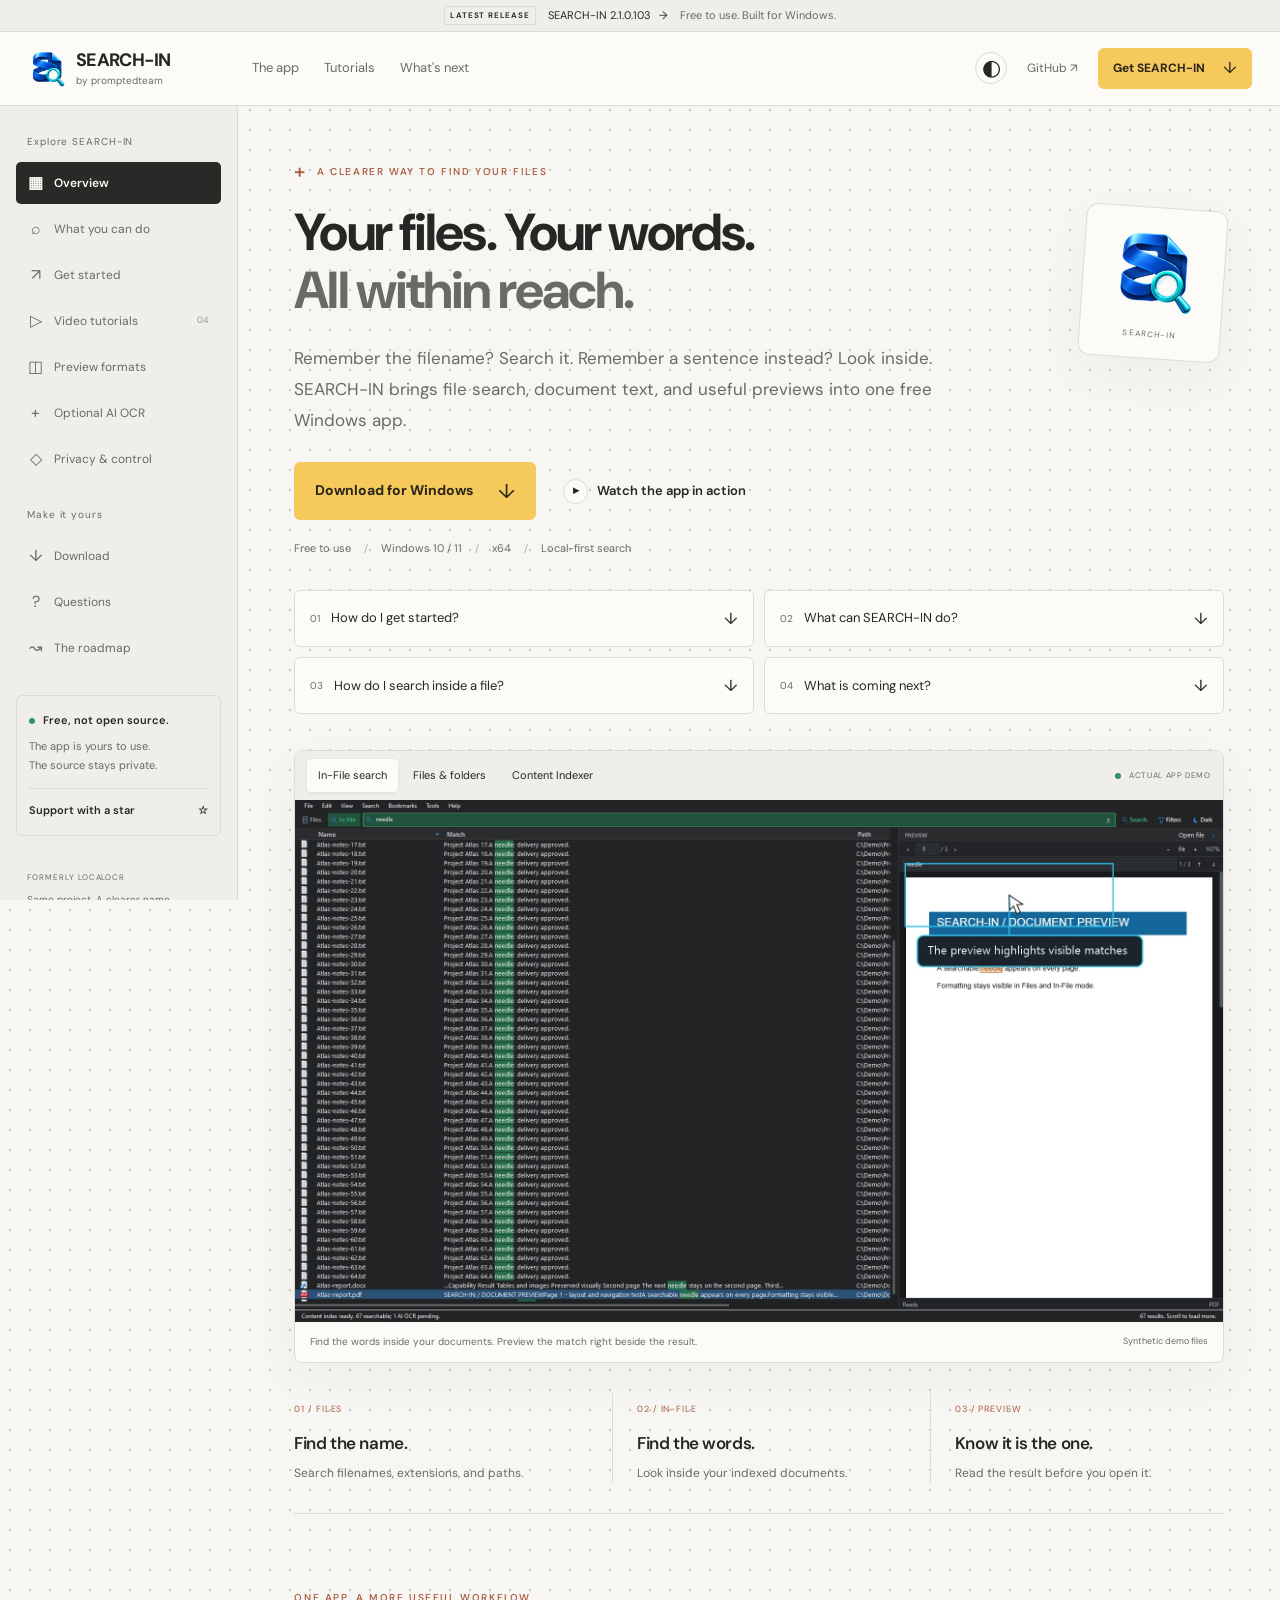
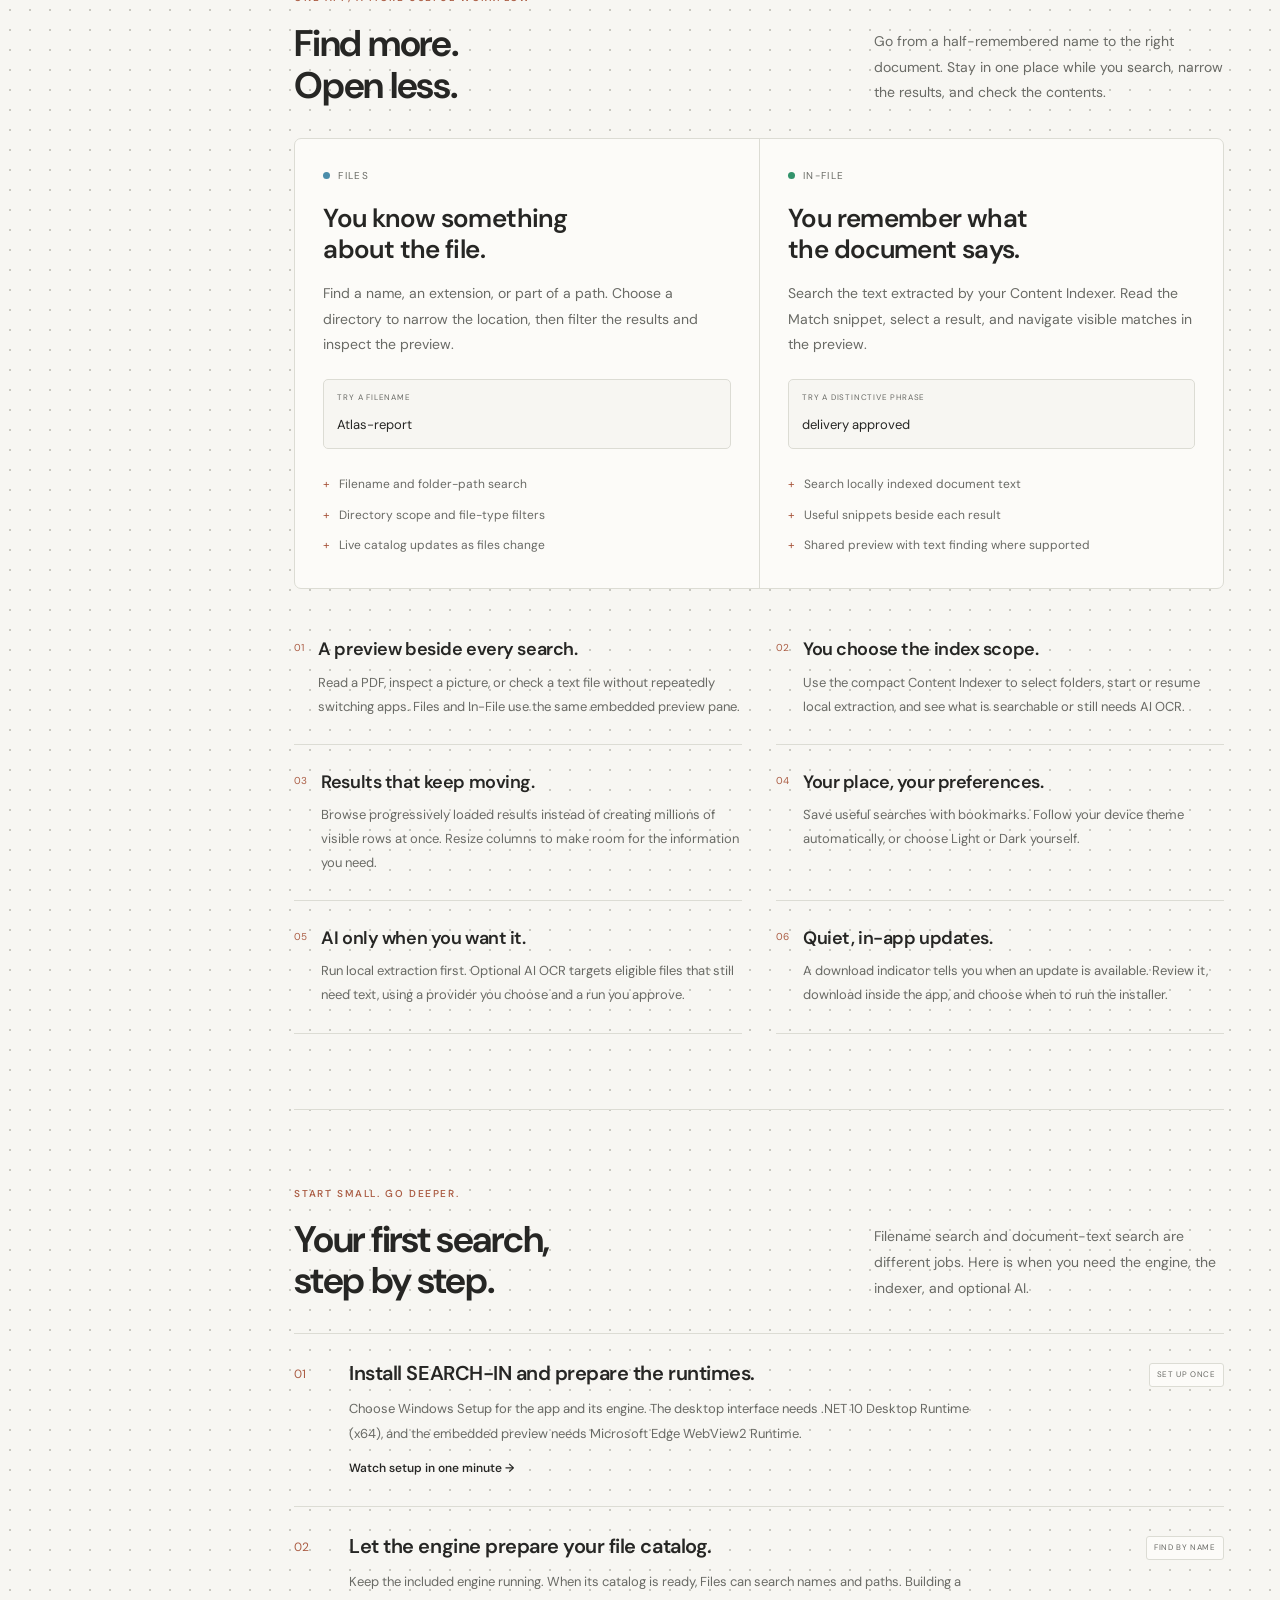
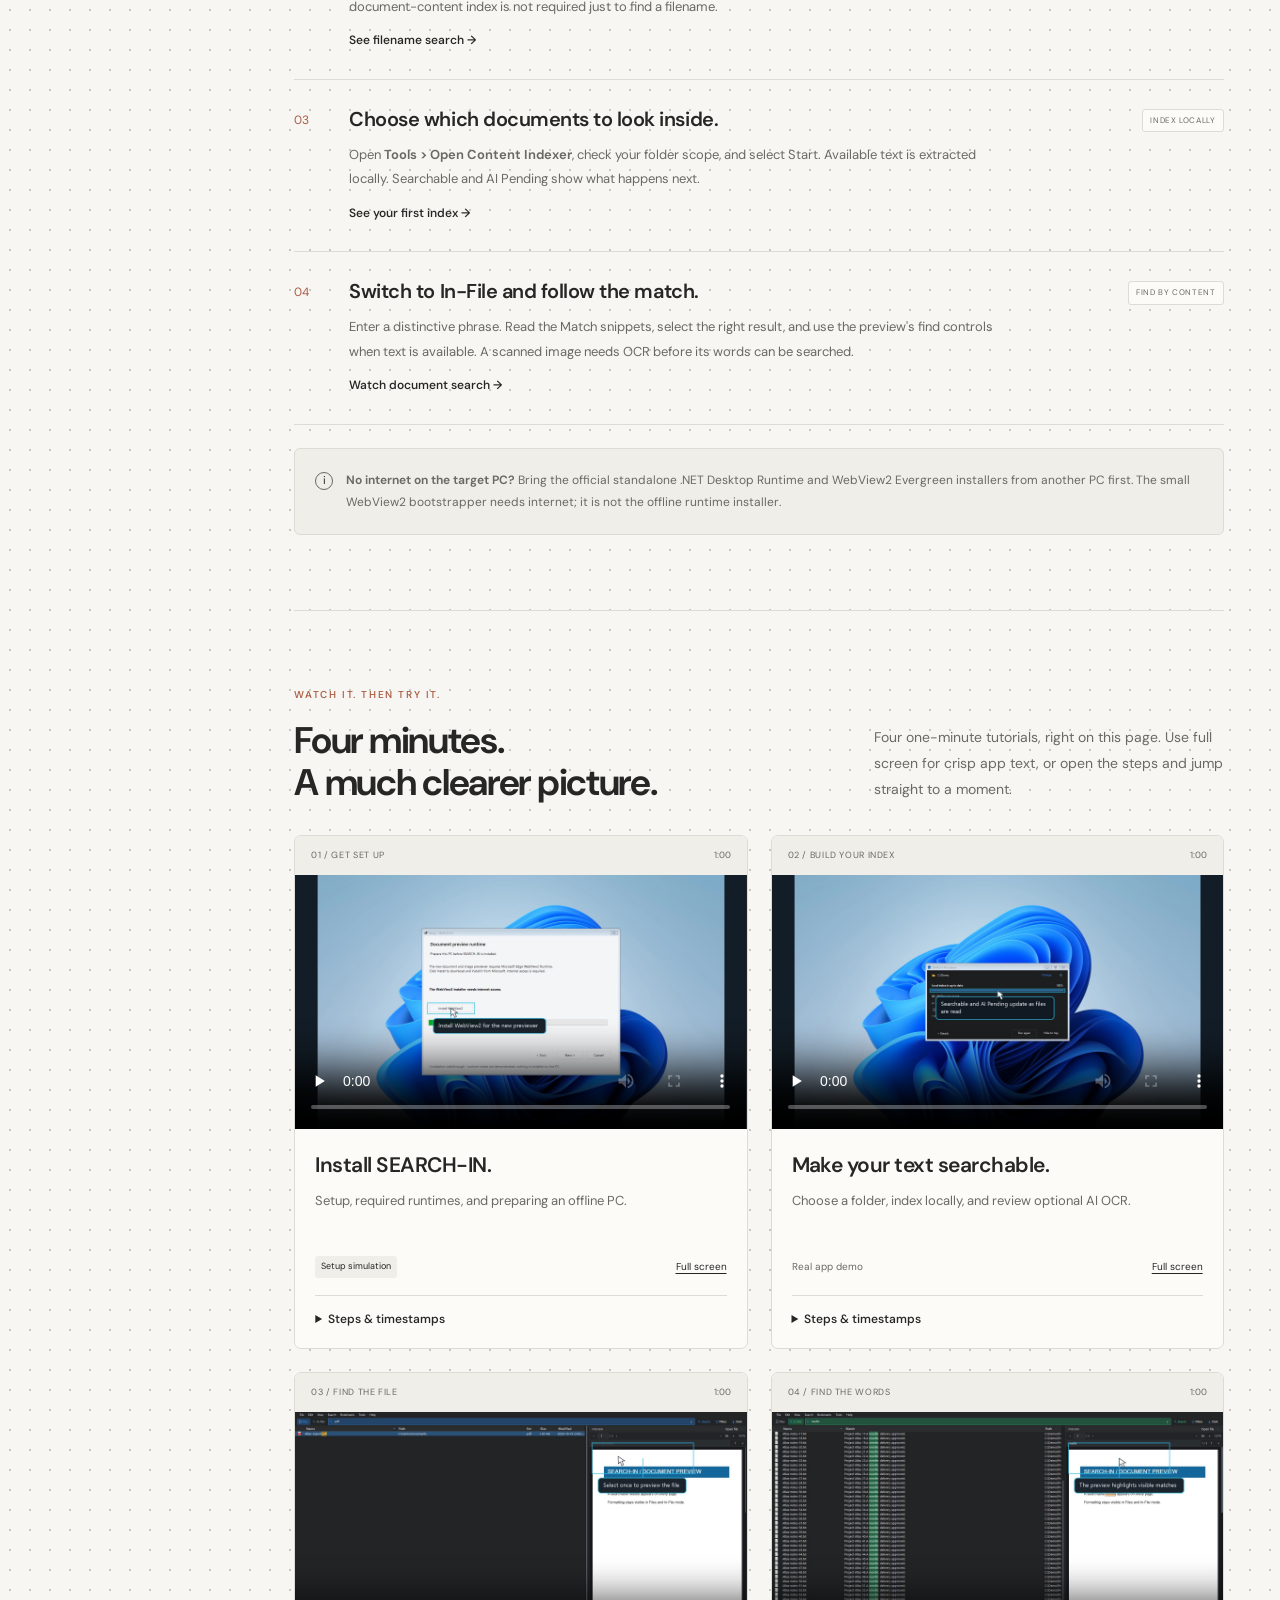
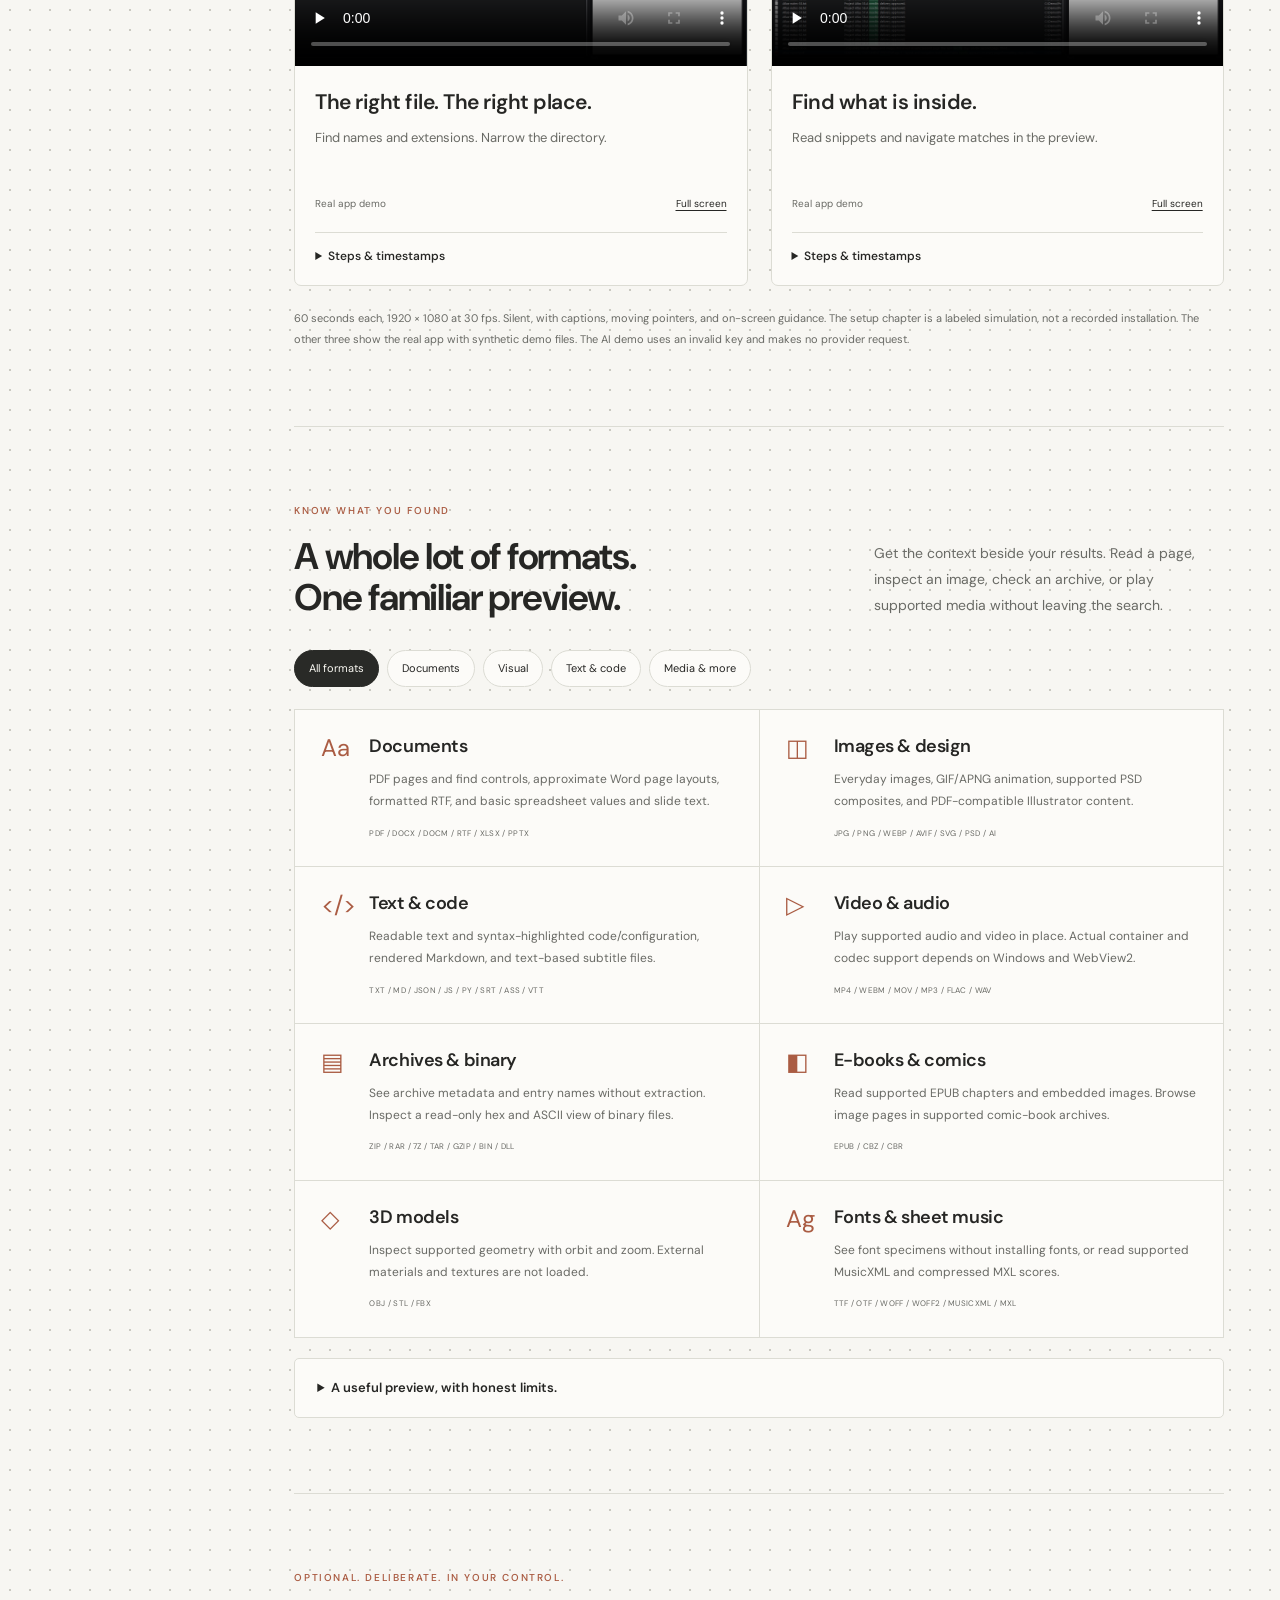
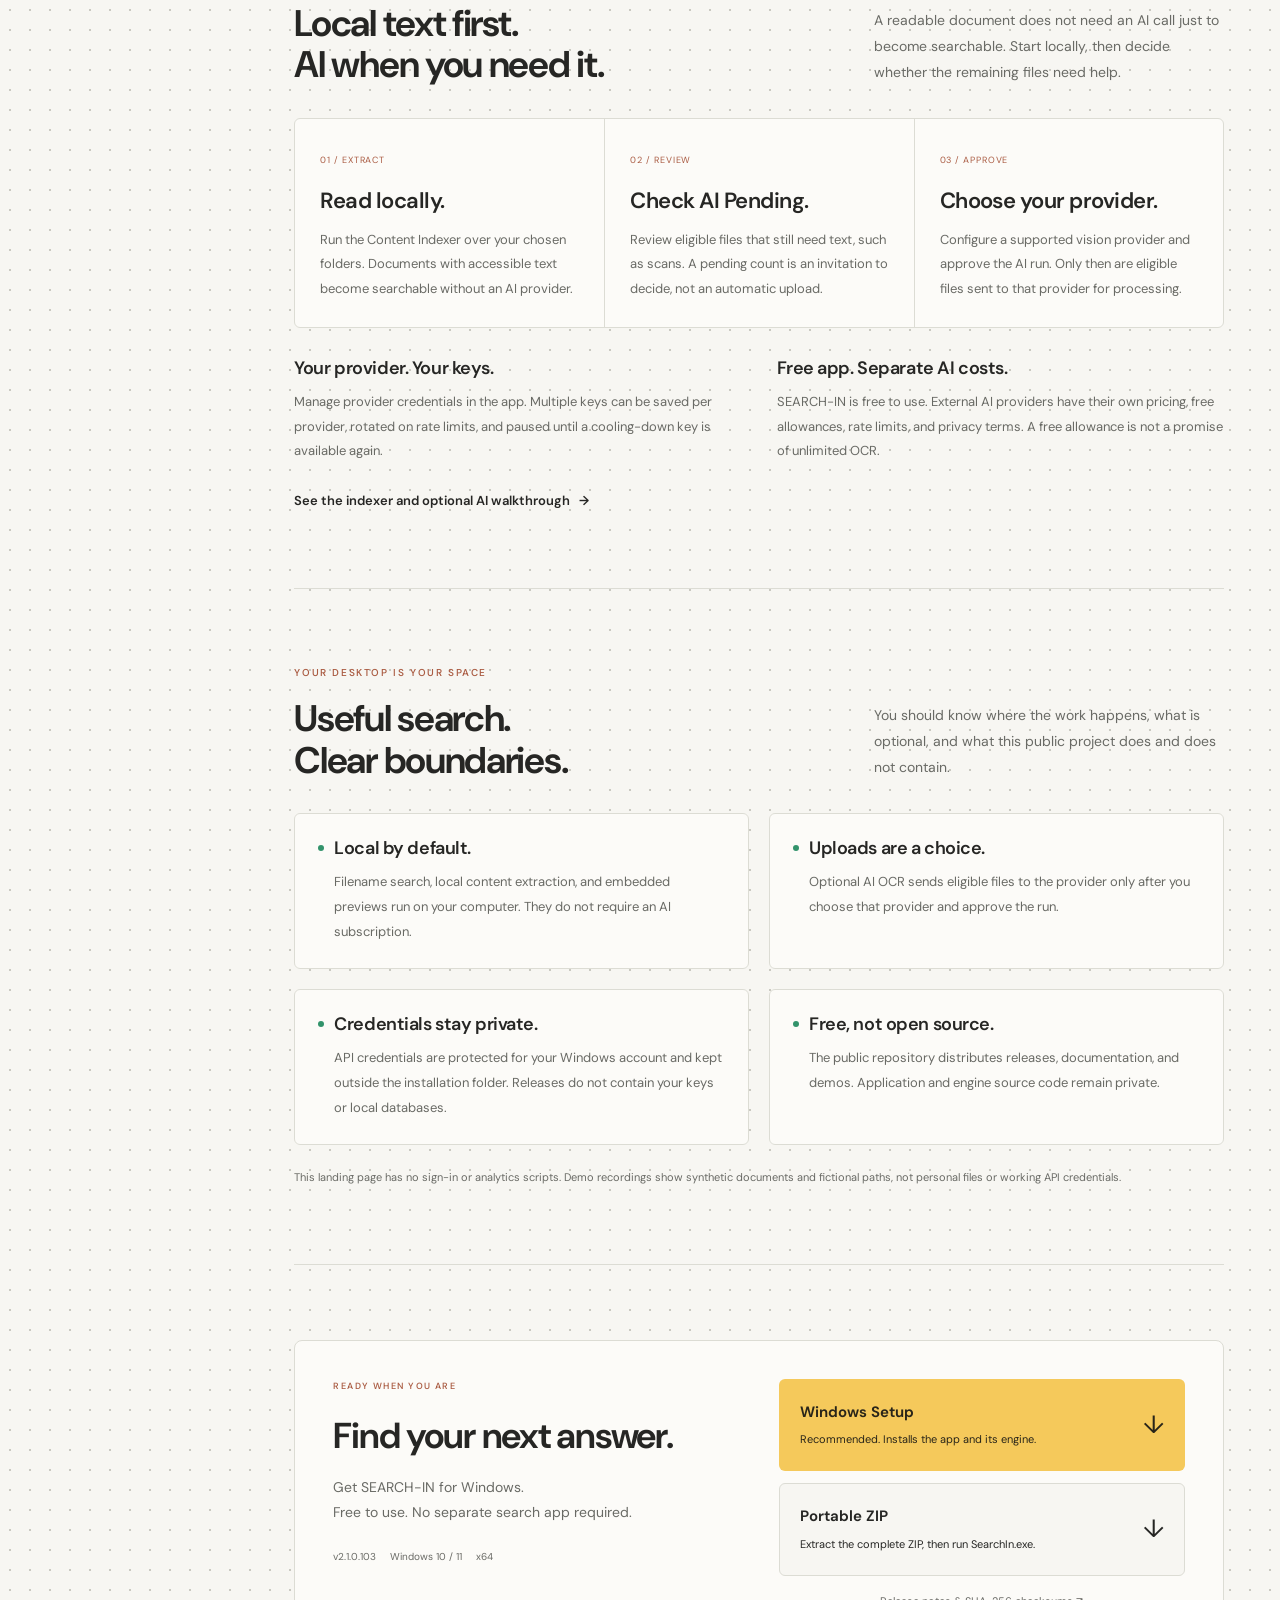
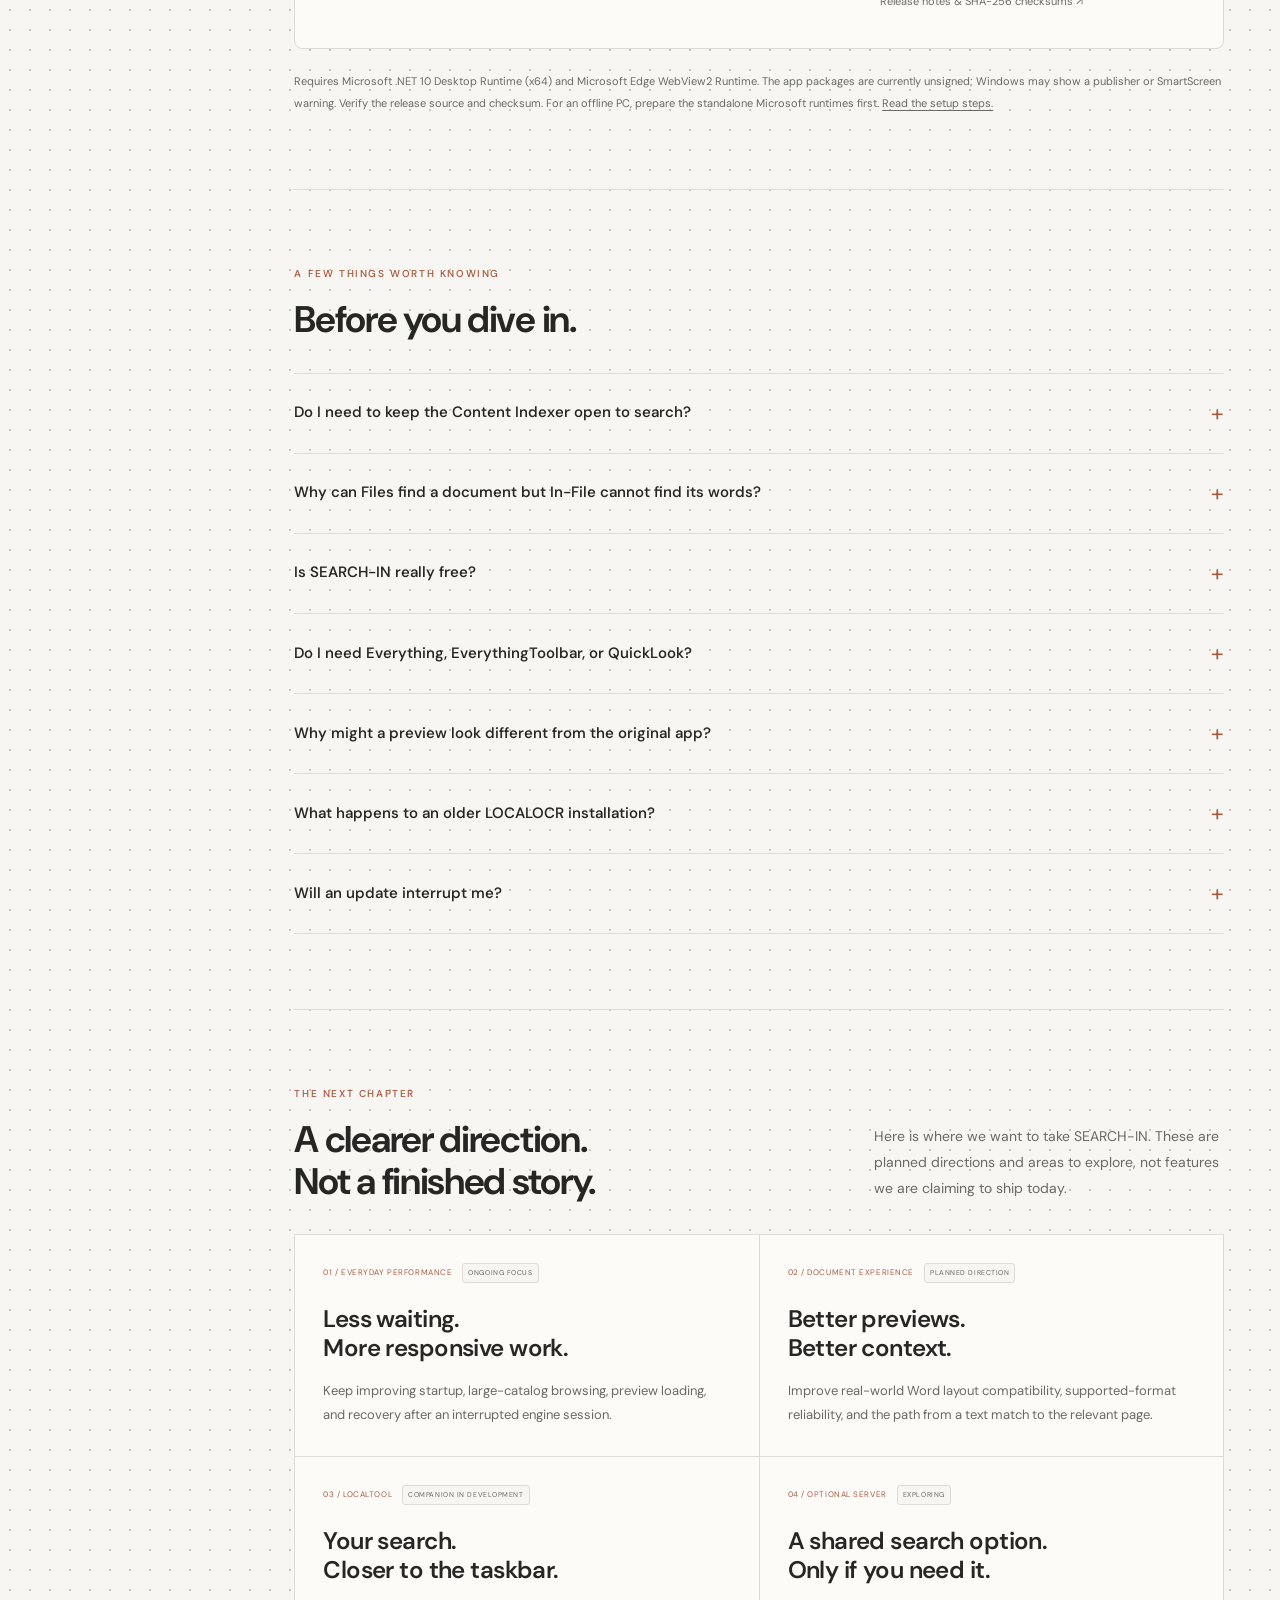
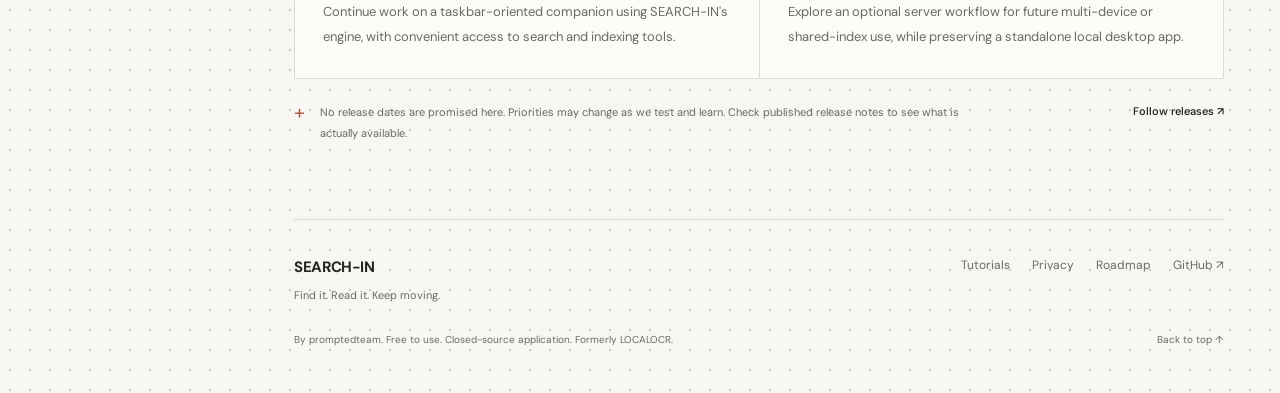
==== commit db59112a: "Unify SEARCH-IN showcase with mobile two-column guides and roadmap" ====
--- a/docs/index.html
+++ b/docs/index.html
@@ -3,76 +3,97 @@
 <head>
   <meta charset="utf-8">
   <meta name="viewport" content="width=device-width, initial-scale=1">
-  <meta name="description" content="Find files, search inside documents, and preview what matters. Meet SEARCH-IN, the free Windows desktop app. Get started with four one-minute guides.">
-  <meta name="theme-color" content="#f1f2f5">
-  <meta property="og:title" content="SEARCH-IN | Less looking. More finding.">
-  <meta property="og:description" content="Your filenames, document text, and previews. One focused Windows app. Free to use.">
+  <meta name="description" content="Meet SEARCH-IN, the free Windows app for finding files, searching inside documents, and previewing results. Explore features, four quick tutorials, downloads, and our roadmap on one page.">
+  <meta name="theme-color" content="#f7f6f2">
+  <meta property="og:title" content="SEARCH-IN | Your files. Your words. Within reach.">
+  <meta property="og:description" content="Free Windows file search, document content search, rich previews, and optional AI OCR. Find your next answer without opening every file.">
   <meta property="og:type" content="website">
-  <meta property="og:image" content="https://promptedteam.github.io/searchin/tutorials/posters/04-in-file-and-preview.jpg">
-  <link rel="canonical" href="https://promptedteam.github.io/searchin/">
+  <meta property="og:url" content="https://searchin.pages.dev/">
+  <meta property="og:image" content="https://searchin.pages.dev/tutorials/posters/04-in-file-and-preview.jpg">
+  <link rel="canonical" href="https://searchin.pages.dev/">
   <link rel="icon" href="assets/search-in-mark.png" type="image/png">
   <link rel="preload" href="assets/fonts/dm-sans.ttf" as="font" type="font/ttf" crossorigin>
   <link rel="stylesheet" href="assets/site.css">
   <script src="assets/theme.js"></script>
   <script src="assets/site.js" defer></script>
-  <title>SEARCH-IN | Less looking. More finding.</title>
+  <title>SEARCH-IN | Your files. Your words. Within reach.</title>
 </head>
 <body>
   <a class="skip-link" href="#main">Skip to content</a>
-  <div class="announcement"><span class="new-label">LATEST</span><a href="https://github.com/promptedteam/searchin/releases/tag/2.1.0.103">SEARCH-IN 2.1.0.103 is here <span aria-hidden="true">&rarr;</span></a></div>
+  <div class="announcement"><span class="new-label">LATEST RELEASE</span><a href="https://github.com/promptedteam/searchin/releases/tag/2.1.0.103">SEARCH-IN 2.1.0.103 <span aria-hidden="true">&rarr;</span></a><span class="announcement-note">Free to use. Built for Windows.</span></div>
   <header class="site-header">
-    <a class="brand" href="./" aria-label="SEARCH-IN home"><img src="assets/search-in-mark.png" width="38" height="38" alt=""><span>SEARCH-IN<span class="brand-by">by promptedteam</span></span></a>
-    <nav class="header-nav" aria-label="Primary"><a href="#showcase">The app</a><a href="tutorials/">Learn</a><a href="#previews">Previews</a></nav>
-    <div class="header-actions"><button class="theme-toggle" type="button" data-theme-toggle aria-label="Switch color theme" title="Switch color theme"><span aria-hidden="true">&#9680;</span></button><a class="github-link" href="https://github.com/promptedteam/searchin" aria-label="SEARCH-IN on GitHub"><svg viewBox="0 0 24 24" aria-hidden="true"><path d="M12 2a10 10 0 0 0-3.16 19.49c.5.09.68-.22.68-.48v-1.86c-2.78.6-3.37-1.18-3.37-1.18-.45-1.16-1.11-1.47-1.11-1.47-.91-.62.07-.61.07-.61 1 .07 1.53 1.03 1.53 1.03.89 1.53 2.34 1.09 2.91.83.09-.65.35-1.09.64-1.34-2.22-.25-4.56-1.11-4.56-4.95 0-1.09.39-1.98 1.03-2.68-.1-.25-.45-1.27.1-2.65 0 0 .84-.27 2.75 1.02A9.6 9.6 0 0 1 12 6.81c.85 0 1.71.12 2.51.34 1.91-1.29 2.75-1.02 2.75-1.02.55 1.38.2 2.4.1 2.65.64.7 1.03 1.59 1.03 2.68 0 3.85-2.34 4.69-4.57 4.94.36.31.68.92.68 1.85v2.76c0 .27.18.58.69.48A10 10 0 0 0 12 2Z"/></svg><span>GitHub</span></a><a class="button button-small" href="#download">Get SEARCH-IN <span aria-hidden="true">&darr;</span></a></div>
+    <button type="button" class="menu-toggle" data-menu-toggle aria-controls="section-sidebar" aria-expanded="false" aria-label="Open section navigation"><svg viewBox="0 0 24 24" aria-hidden="true"><path d="M4 6h16M4 12h16M4 18h16"/></svg></button>
+    <a class="brand" href="#showcase" aria-label="SEARCH-IN, back to top"><img src="assets/search-in-mark.png" width="38" height="38" alt=""><span>SEARCH-IN<span class="brand-by">by promptedteam</span></span></a>
+    <nav class="header-nav" aria-label="Primary"><a href="#features">The app</a><a href="#guides">Tutorials</a><a href="#roadmap">What's next</a></nav>
+    <div class="header-actions"><button class="theme-toggle" type="button" data-theme-toggle aria-label="Switch color theme"><span aria-hidden="true">&#9680;</span></button><a class="github-link" href="https://github.com/promptedteam/searchin">GitHub <span aria-hidden="true">&#8599;</span></a><a class="button button-small" href="#download">Get SEARCH-IN <span aria-hidden="true">&darr;</span></a></div>
   </header>
-  <details class="mobile-menu"><summary>Explore SEARCH-IN <span aria-hidden="true">+</span></summary><nav aria-label="Mobile"><a href="#showcase">Meet the app</a><a href="#start">Start here</a><a href="#guides">Video guides</a><a href="#previews">Preview formats</a><a href="#download">Download</a></nav></details>
-  <aside class="sidebar" aria-label="Explore">
-    <div class="sidebar-label">Explore</div>
-    <nav aria-label="Explore SEARCH-IN"><a class="side-link is-active" data-section="showcase" href="#showcase"><span aria-hidden="true">&#9638;</span> Meet SEARCH-IN</a><a class="side-link" data-section="start" href="#start"><span aria-hidden="true">&#8599;</span> Start here</a><a class="side-link" data-section="guides" href="#guides"><span aria-hidden="true">&#9655;</span> Video guides <span class="nav-count">04</span></a><a class="side-link" data-section="previews" href="#previews"><span aria-hidden="true">&#9707;</span> Preview formats</a></nav>
-    <div class="sidebar-label">Your next step</div>
-    <nav aria-label="Get SEARCH-IN"><a class="side-link" data-section="download" href="#download"><span aria-hidden="true">&darr;</span> Download for Windows</a><a class="side-link" data-section="questions" href="#questions"><span aria-hidden="true">?</span> Good to know</a><a class="side-link" href="https://github.com/promptedteam/searchin/releases"><span aria-hidden="true">&#8634;</span> Release notes <span class="external" aria-hidden="true">&#8599;</span></a></nav>
-    <div class="sidebar-note"><span class="status-dot"></span> Free to use.<br><span>Built for your Windows desktop.</span><a href="https://github.com/promptedteam/searchin/stargazers">Like it? Give us a star <span aria-hidden="true">&#9734;</span></a></div>
+  <button type="button" class="nav-backdrop" data-menu-backdrop aria-label="Close section navigation" tabindex="-1" hidden></button>
+  <aside id="section-sidebar" class="sidebar" aria-label="On this page">
+    <div class="sidebar-mobile-heading"><strong>On this page</strong><button type="button" data-menu-close aria-label="Close section navigation">&times;</button></div>
+    <div class="sidebar-label">Explore SEARCH-IN</div>
+    <nav aria-label="Page sections">
+      <a class="side-link is-active" data-section="showcase" href="#showcase"><span aria-hidden="true">&#9638;</span> Overview</a>
+      <a class="side-link" data-section="features" href="#features"><span aria-hidden="true">&#8981;</span> What you can do</a>
+      <a class="side-link" data-section="start" href="#start"><span aria-hidden="true">&#8599;</span> Get started</a>
+      <a class="side-link" data-section="guides" href="#guides"><span aria-hidden="true">&#9655;</span> Video tutorials <span class="nav-count">04</span></a>
+      <a class="side-link" data-section="previews" href="#previews"><span aria-hidden="true">&#9707;</span> Preview formats</a>
+      <a class="side-link" data-section="ai-ocr" href="#ai-ocr"><span aria-hidden="true">+</span> Optional AI OCR</a>
+      <a class="side-link" data-section="privacy" href="#privacy"><span aria-hidden="true">&#9671;</span> Privacy &amp; control</a>
+    </nav>
+    <div class="sidebar-label">Make it yours</div>
+    <nav aria-label="Download and future plans"><a class="side-link" data-section="download" href="#download"><span aria-hidden="true">&darr;</span> Download</a><a class="side-link" data-section="questions" href="#questions"><span aria-hidden="true">?</span> Questions</a><a class="side-link" data-section="roadmap" href="#roadmap"><span aria-hidden="true">&#8605;</span> The roadmap</a></nav>
+    <div class="sidebar-note"><span class="status-dot"></span> Free, not open source.<p>The app is yours to use.<br>The source stays private.</p><a href="https://github.com/promptedteam/searchin/stargazers">Support with a star <span aria-hidden="true">&#9734;</span></a></div>
     <div class="sidebar-bottom">FORMERLY LOCALOCR<span>Same project. A clearer name.</span></div>
   </aside>
   <main id="main" class="main-content">
     <section id="showcase" class="hero section-block">
-      <div class="eyebrow"><span class="tiny-cross" aria-hidden="true">+</span> YOUR FILES. WITHIN REACH.</div>
-      <h1>Less looking.<br><span>More finding.</span></h1>
-      <p class="hero-copy">The name you half remember. The line buried in a document. Find both, then preview what matters. All in one focused Windows app.</p>
-      <div class="hero-actions"><a class="button" href="https://github.com/promptedteam/searchin/releases/download/2.1.0.103/SEARCH-IN-2.1.0.103-Setup.exe">Download for Windows <span aria-hidden="true">&darr;</span></a><a class="text-link" href="#guides"><span class="play-circle" aria-hidden="true">&#9654;</span> See it in action</a></div>
-      <div class="hero-facts"><span>Free to use</span><span>Windows 10 / 11</span><span>x64</span><span>Local search</span></div>
-      <div class="jump-grid" aria-label="What would you like to do?"><a href="#start"><span>01</span> Get up and running <b aria-hidden="true">&darr;</b></a><a href="tutorials/#03-files-and-folders"><span>02</span> Find a file or folder <b aria-hidden="true">&darr;</b></a><a href="tutorials/#04-in-file-and-preview"><span>03</span> Search inside a document <b aria-hidden="true">&darr;</b></a><a href="#previews"><span>04</span> See what I can preview <b aria-hidden="true">&darr;</b></a></div>
-      <figure class="product-window">
-        <div class="product-toolbar"><div class="product-tabs" role="tablist" aria-label="App screenshots"><button type="button" role="tab" aria-selected="true" aria-controls="app-shot-panel" id="shot-infile" tabindex="0" data-shot="infile">In-File search</button><button type="button" role="tab" aria-selected="false" aria-controls="app-shot-panel" id="shot-files" tabindex="-1" data-shot="files">Files &amp; folders</button><button type="button" role="tab" aria-selected="false" aria-controls="app-shot-panel" id="shot-index" tabindex="-1" data-shot="index">Content Indexer</button></div><span class="product-live"><span class="status-dot"></span> THE REAL APP</span></div>
-        <div id="app-shot-panel" role="tabpanel" aria-labelledby="shot-infile"><img id="app-shot" src="tutorials/posters/04-in-file-and-preview.jpg" width="1920" height="1080" alt="SEARCH-IN finding indexed document text, with matching text and a PDF preview side by side." fetchpriority="high"></div>
-        <figcaption><span id="app-shot-caption">Find the words inside your documents. Preview the match right beside the result.</span><span>Synthetic demo files</span></figcaption>
-      </figure>
-      <div class="feature-strip"><div><span class="mini-icon" aria-hidden="true">&#8981;</span><strong>Find the name.</strong><span>Search files and paths.</span></div><div><span class="mini-icon" aria-hidden="true">&#9776;</span><strong>Find the words.</strong><span>Look inside indexed documents.</span></div><div><span class="mini-icon" aria-hidden="true">&#9707;</span><strong>Stay in the flow.</strong><span>Read before you open.</span></div></div>
+      <div class="eyebrow"><span class="tiny-cross" aria-hidden="true">+</span> A CLEARER WAY TO FIND YOUR FILES</div>
+      <div class="hero-heading"><div><h1>Your files. Your words.<br><span>All within reach.</span></h1><p class="hero-copy">Remember the filename? Search it. Remember a sentence instead? Look inside. SEARCH-IN brings file search, document text, and useful previews into one free Windows app.</p></div><div class="hero-mark" aria-hidden="true"><img src="assets/search-in-mark.png" width="106" height="106" alt=""><span>SEARCH-IN</span></div></div>
+      <div class="hero-actions"><a class="button" href="https://github.com/promptedteam/searchin/releases/download/2.1.0.103/SEARCH-IN-2.1.0.103-Setup.exe">Download for Windows <span aria-hidden="true">&darr;</span></a><a class="text-link" href="#guides"><span class="play-circle" aria-hidden="true">&#9654;</span> Watch the app in action</a></div>
+      <div class="hero-facts"><span>Free to use</span><span>Windows 10 / 11</span><span>x64</span><span>Local-first search</span></div>
+      <div class="jump-grid" aria-label="Where would you like to start?"><a href="#start"><span>01</span> How do I get started? <b aria-hidden="true">&darr;</b></a><a href="#features"><span>02</span> What can SEARCH-IN do? <b aria-hidden="true">&darr;</b></a><a href="#04-in-file-and-preview"><span>03</span> How do I search inside a file? <b aria-hidden="true">&darr;</b></a><a href="#roadmap"><span>04</span> What is coming next? <b aria-hidden="true">&darr;</b></a></div>
+      <figure class="product-window"><div class="product-toolbar"><div class="product-tabs" role="tablist" aria-label="App screenshots"><button type="button" role="tab" aria-selected="true" aria-controls="app-shot-panel" id="shot-infile" tabindex="0" data-shot="infile">In-File search</button><button type="button" role="tab" aria-selected="false" aria-controls="app-shot-panel" id="shot-files" tabindex="-1" data-shot="files">Files &amp; folders</button><button type="button" role="tab" aria-selected="false" aria-controls="app-shot-panel" id="shot-index" tabindex="-1" data-shot="index">Content Indexer</button></div><span class="product-live"><span class="status-dot"></span> ACTUAL APP DEMO</span></div><div id="app-shot-panel" role="tabpanel" aria-labelledby="shot-infile"><img id="app-shot" src="tutorials/posters/04-in-file-and-preview.jpg" width="1920" height="1080" alt="SEARCH-IN searching indexed document text with matching results and an embedded PDF preview." fetchpriority="high"></div><figcaption><span id="app-shot-caption">Find the words inside your documents. Preview the match right beside the result.</span><span>Synthetic demo files</span></figcaption></figure>
+      <div class="feature-strip"><div><span>01 / FILES</span><strong>Find the name.</strong><p>Search filenames, extensions, and paths.</p></div><div><span>02 / IN-FILE</span><strong>Find the words.</strong><p>Look inside your indexed documents.</p></div><div><span>03 / PREVIEW</span><strong>Know it is the one.</strong><p>Read the result before you open it.</p></div></div>
     </section>
-    <section id="start" class="section-block workflow-section">
-      <div class="section-heading"><div><div class="eyebrow">THE SHORT VERSION</div><h2>From a folder<br>to an answer.</h2></div><p>No complicated routine. Start with local search. Add document indexing when you need to go deeper.</p></div>
-      <ol class="workflow"><li><span class="step-number">01</span><div><h3>Install. Open. Find a filename.</h3><p>Install SEARCH-IN and let its engine prepare your file catalog. Use <strong>Files</strong> to search a name, extension, or path.</p><a href="tutorials/#01-installation-walkthrough">Watch the setup guide <span aria-hidden="true">&#8599;</span></a></div><span class="step-tag">START SIMPLE</span></li><li><span class="step-number">02</span><div><h3>Choose what to look inside.</h3><p>Open <strong>Tools &gt; Open Content Indexer</strong>. Choose your folder and select Start. SEARCH-IN reads available document text locally.</p><a href="tutorials/#02-first-index-and-ai">See your first index <span aria-hidden="true">&#8599;</span></a></div><span class="step-tag">GO DEEPER</span></li><li><span class="step-number">03</span><div><h3>Search the text. Preview the result.</h3><p>Switch to <strong>In-File</strong>, enter a distinctive phrase, and select a result. Read the matching snippet and navigate the preview.</p><a href="tutorials/#04-in-file-and-preview">Find your first match <span aria-hidden="true">&#8599;</span></a></div><span class="step-tag">THERE IT IS</span></li></ol>
-      <div class="ai-note"><span class="ai-mark" aria-hidden="true">+</span><div><h3>Need to read a scan? AI is optional.</h3><p>Index locally first. Review AI Pending, choose a supported vision provider, and approve the run. Only then are eligible files sent to that provider. Provider fees or limits may apply.</p></div><a href="tutorials/#02-first-index-and-ai" aria-label="Learn about optional AI OCR">Learn more <span aria-hidden="true">&#8599;</span></a></div>
+    <section id="features" class="section-block">
+      <div class="section-heading"><div><div class="eyebrow">ONE APP, A MORE USEFUL WORKFLOW</div><h2>Find more.<br>Open less.</h2></div><p>Go from a half-remembered name to the right document. Stay in one place while you search, narrow the results, and check the contents.</p></div>
+      <div class="mode-comparison"><article><div class="mode-label"><span class="mode-dot blue"></span> FILES</div><h3>You know something<br>about the file.</h3><p>Find a name, an extension, or part of a path. Choose a directory to narrow the location, then filter the results and inspect the preview.</p><div class="example-query"><span>TRY A FILENAME</span><code>Atlas-report</code></div><ul><li>Filename and folder-path search</li><li>Directory scope and file-type filters</li><li>Live catalog updates as files change</li></ul></article><article><div class="mode-label"><span class="mode-dot green"></span> IN-FILE</div><h3>You remember what<br>the document says.</h3><p>Search the text extracted by your Content Indexer. Read the Match snippet, select a result, and navigate visible matches in the preview.</p><div class="example-query"><span>TRY A DISTINCTIVE PHRASE</span><code>delivery approved</code></div><ul><li>Search locally indexed document text</li><li>Useful snippets beside each result</li><li>Shared preview with text finding where supported</li></ul></article></div>
+      <div class="detail-grid"><article><span class="detail-number">01</span><div><h3>A preview beside every search.</h3><p>Read a PDF, inspect a picture, or check a text file without repeatedly switching apps. Files and In-File use the same embedded preview pane.</p></div></article><article><span class="detail-number">02</span><div><h3>You choose the index scope.</h3><p>Use the compact Content Indexer to select folders, start or resume local extraction, and see what is searchable or still needs AI OCR.</p></div></article><article><span class="detail-number">03</span><div><h3>Results that keep moving.</h3><p>Browse progressively loaded results instead of creating millions of visible rows at once. Resize columns to make room for the information you need.</p></div></article><article><span class="detail-number">04</span><div><h3>Your place, your preferences.</h3><p>Save useful searches with bookmarks. Follow your device theme automatically, or choose Light or Dark yourself.</p></div></article><article><span class="detail-number">05</span><div><h3>AI only when you want it.</h3><p>Run local extraction first. Optional AI OCR targets eligible files that still need text, using a provider you choose and a run you approve.</p></div></article><article><span class="detail-number">06</span><div><h3>Quiet, in-app updates.</h3><p>A download indicator tells you when an update is available. Review it, download inside the app, and choose when to run the installer.</p></div></article></div>
+    </section>
+    <section id="start" class="section-block">
+      <div class="section-heading"><div><div class="eyebrow">START SMALL. GO DEEPER.</div><h2>Your first search,<br>step by step.</h2></div><p>Filename search and document-text search are different jobs. Here is when you need the engine, the indexer, and optional AI.</p></div>
+      <ol class="workflow"><li><span class="step-number">01</span><div><h3>Install SEARCH-IN and prepare the runtimes.</h3><p>Choose Windows Setup for the app and its engine. The desktop interface needs .NET 10 Desktop Runtime (x64), and the embedded preview needs Microsoft Edge WebView2 Runtime.</p><a href="#01-installation-walkthrough">Watch setup in one minute <span aria-hidden="true">&rarr;</span></a></div><span class="step-tag">SET UP ONCE</span></li><li><span class="step-number">02</span><div><h3>Let the engine prepare your file catalog.</h3><p>Keep the included engine running. When its catalog is ready, Files can search names and paths. Building a document-content index is not required just to find a filename.</p><a href="#03-files-and-folders">See filename search <span aria-hidden="true">&rarr;</span></a></div><span class="step-tag">FIND BY NAME</span></li><li><span class="step-number">03</span><div><h3>Choose which documents to look inside.</h3><p>Open <strong>Tools &gt; Open Content Indexer</strong>, check your folder scope, and select Start. Available text is extracted locally. Searchable and AI Pending show what happens next.</p><a href="#02-first-index-and-ai">See your first index <span aria-hidden="true">&rarr;</span></a></div><span class="step-tag">INDEX LOCALLY</span></li><li><span class="step-number">04</span><div><h3>Switch to In-File and follow the match.</h3><p>Enter a distinctive phrase. Read the Match snippets, select the right result, and use the preview's find controls when text is available. A scanned image needs OCR before its words can be searched.</p><a href="#04-in-file-and-preview">Watch document search <span aria-hidden="true">&rarr;</span></a></div><span class="step-tag">FIND BY CONTENT</span></li></ol>
+      <div class="inline-note"><span aria-hidden="true">i</span><p><strong>No internet on the target PC?</strong> Bring the official standalone .NET Desktop Runtime and WebView2 Evergreen installers from another PC first. The small WebView2 bootstrapper needs internet; it is not the offline runtime installer.</p></div>
     </section>
     <section id="guides" class="section-block guides-section">
-      <div class="section-heading"><div><div class="eyebrow">A LITTLE GUIDANCE</div><h2>One minute.<br>One useful thing.</h2></div><div><p>Four focused walkthroughs. Play right here. Follow the pointer. Try it for yourself.</p><a class="text-link" href="tutorials/">Open the learning hub <span aria-hidden="true">&rarr;</span></a></div></div>
+      <div class="section-heading"><div><div class="eyebrow">WATCH IT. THEN TRY IT.</div><h2>Four minutes.<br>A much clearer picture.</h2></div><p>Four one-minute tutorials, right on this page. Use full screen for crisp app text, or open the steps and jump straight to a moment.</p></div>
       <div class="video-grid">
-        <article class="video-card"><div class="card-top"><span>01 / GET SET UP</span><span>1:00</span></div><video controls playsinline preload="none" poster="tutorials/posters/01-installation-walkthrough.jpg" aria-label="Install SEARCH-IN, one-minute setup walkthrough"><source src="tutorials/videos/01-installation-walkthrough.mp4" type="video/mp4"><track kind="captions" src="tutorials/captions/01-installation-walkthrough.vtt" srclang="en" label="English"><a href="tutorials/videos/01-installation-walkthrough.mp4">Play the installation guide</a></video><div class="card-body"><h3>Make yourself at home.</h3><p>Setup, .NET, WebView2, and preparing an offline PC.</p><div class="card-foot"><span class="walkthrough-label">Setup simulation</span><a href="tutorials/#01-installation-walkthrough">Read the steps <span aria-hidden="true">&#8599;</span></a></div></div></article>
-        <article class="video-card"><div class="card-top"><span>02 / BUILD YOUR INDEX</span><span>1:00</span></div><video controls playsinline preload="none" poster="tutorials/posters/02-first-index-and-ai.jpg" aria-label="Build your first content index and explore optional AI, one-minute guide"><source src="tutorials/videos/02-first-index-and-ai.mp4" type="video/mp4"><track kind="captions" src="tutorials/captions/02-first-index-and-ai.vtt" srclang="en" label="English"><a href="tutorials/videos/02-first-index-and-ai.mp4">Play the indexing guide</a></video><div class="card-body"><h3>Give your documents a memory.</h3><p>Pick a folder, index locally, and explore optional AI OCR.</p><div class="card-foot"><span>Live app demo</span><a href="tutorials/#02-first-index-and-ai">Read the steps <span aria-hidden="true">&#8599;</span></a></div></div></article>
-        <article class="video-card"><div class="card-top"><span>03 / FIND THE FILE</span><span>1:00</span></div><video controls playsinline preload="none" poster="tutorials/posters/03-files-and-folders.jpg" aria-label="Find files and choose folders, one-minute guide"><source src="tutorials/videos/03-files-and-folders.mp4" type="video/mp4"><track kind="captions" src="tutorials/captions/03-files-and-folders.vtt" srclang="en" label="English"><a href="tutorials/videos/03-files-and-folders.mp4">Play the file search guide</a></video><div class="card-body"><h3>That file. That folder. Found.</h3><p>Search names, filter types, and narrow the directory.</p><div class="card-foot"><span>Live app demo</span><a href="tutorials/#03-files-and-folders">Read the steps <span aria-hidden="true">&#8599;</span></a></div></div></article>
-        <article class="video-card"><div class="card-top"><span>04 / FIND THE WORDS</span><span>1:00</span></div><video controls playsinline preload="none" poster="tutorials/posters/04-in-file-and-preview.jpg" aria-label="Search inside files and preview matches, one-minute guide"><source src="tutorials/videos/04-in-file-and-preview.mp4" type="video/mp4"><track kind="captions" src="tutorials/captions/04-in-file-and-preview.vtt" srclang="en" label="English"><a href="tutorials/videos/04-in-file-and-preview.mp4">Play the document search guide</a></video><div class="card-body"><h3>It is in there somewhere.</h3><p>Search document text and jump between visible matches.</p><div class="card-foot"><span>Live app demo</span><a href="tutorials/#04-in-file-and-preview">Read the steps <span aria-hidden="true">&#8599;</span></a></div></div></article>
-      </div><p class="section-note">1080p recordings. Silent, with captions and on-screen guidance. Synthetic demo files only. The setup chapter is a labeled simulation; the other three show the real app. The AI demo makes no provider request.</p>
+        <article id="01-installation-walkthrough" class="video-card"><div class="card-top"><span>01 / GET SET UP</span><span>1:00</span></div><video controls playsinline preload="none" poster="tutorials/posters/01-installation-walkthrough.jpg" aria-label="Install SEARCH-IN, one-minute setup walkthrough"><source src="tutorials/videos/01-installation-walkthrough.mp4" type="video/mp4"><track kind="captions" src="tutorials/captions/01-installation-walkthrough.vtt" srclang="en" label="English"><a href="tutorials/videos/01-installation-walkthrough.mp4">Play the installation guide</a></video><div class="card-body"><h3>Install SEARCH-IN.</h3><p>Setup, required runtimes, and preparing an offline PC.</p><div class="card-foot"><span class="walkthrough-label">Setup simulation</span><span>1080p</span></div><details class="chapter-steps"><summary>Steps &amp; timestamps</summary><ol><li><button type="button" data-seek="5" aria-label="Jump to 5 seconds">0:05</button><span>Get the .NET Desktop Runtime.</span></li><li><button type="button" data-seek="18" aria-label="Jump to 18 seconds">0:18</button><span>Prepare an offline PC.</span></li><li><button type="button" data-seek="27" aria-label="Jump to 27 seconds">0:27</button><span>Install WebView2.</span></li><li><button type="button" data-seek="38" aria-label="Jump to 38 seconds">0:38</button><span>Choose the install folder.</span></li><li><button type="button" data-seek="54" aria-label="Jump to 54 seconds">0:54</button><span>Finish and open the indexer.</span></li></ol></details></div></article>
+        <article id="02-first-index-and-ai" class="video-card"><div class="card-top"><span>02 / BUILD YOUR INDEX</span><span>1:00</span></div><video controls playsinline preload="none" poster="tutorials/posters/02-first-index-and-ai.jpg" aria-label="First content index and optional AI OCR, one-minute guide"><source src="tutorials/videos/02-first-index-and-ai.mp4" type="video/mp4"><track kind="captions" src="tutorials/captions/02-first-index-and-ai.vtt" srclang="en" label="English"><a href="tutorials/videos/02-first-index-and-ai.mp4">Play the indexing guide</a></video><div class="card-body"><h3>Make your text searchable.</h3><p>Choose a folder, index locally, and review optional AI OCR.</p><div class="card-foot"><span>Real app demo</span><span>1080p</span></div><details class="chapter-steps"><summary>Steps &amp; timestamps</summary><ol><li><button type="button" data-seek="3" aria-label="Jump to 3 seconds">0:03</button><span>Open Content Indexer.</span></li><li><button type="button" data-seek="7" aria-label="Jump to 7 seconds">0:07</button><span>Check your folder scope.</span></li><li><button type="button" data-seek="12" aria-label="Jump to 12 seconds">0:12</button><span>Start local extraction.</span></li><li><button type="button" data-seek="29" aria-label="Jump to 29 seconds">0:29</button><span>Review AI Pending.</span></li><li><button type="button" data-seek="48" aria-label="Jump to 48 seconds">0:48</button><span>Save provider settings.</span></li></ol></details></div></article>
+        <article id="03-files-and-folders" class="video-card"><div class="card-top"><span>03 / FIND THE FILE</span><span>1:00</span></div><video controls playsinline preload="none" poster="tutorials/posters/03-files-and-folders.jpg" aria-label="Find files and choose folders, one-minute guide"><source src="tutorials/videos/03-files-and-folders.mp4" type="video/mp4"><track kind="captions" src="tutorials/captions/03-files-and-folders.vtt" srclang="en" label="English"><a href="tutorials/videos/03-files-and-folders.mp4">Play the file search guide</a></video><div class="card-body"><h3>The right file. The right place.</h3><p>Find names and extensions. Narrow the directory.</p><div class="card-foot"><span>Real app demo</span><span>1080p</span></div><details class="chapter-steps"><summary>Steps &amp; timestamps</summary><ol><li><button type="button" data-seek="3" aria-label="Jump to 3 seconds">0:03</button><span>Search part of a filename.</span></li><li><button type="button" data-seek="10" aria-label="Jump to 10 seconds">0:10</button><span>Try an extension such as .pdf.</span></li><li><button type="button" data-seek="16" aria-label="Jump to 16 seconds">0:16</button><span>Select once to preview.</span></li><li><button type="button" data-seek="28" aria-label="Jump to 28 seconds">0:28</button><span>Choose Open Directory.</span></li><li><button type="button" data-seek="43" aria-label="Jump to 43 seconds">0:43</button><span>Include folder names with Match Path.</span></li></ol></details></div></article>
+        <article id="04-in-file-and-preview" class="video-card"><div class="card-top"><span>04 / FIND THE WORDS</span><span>1:00</span></div><video controls playsinline preload="none" poster="tutorials/posters/04-in-file-and-preview.jpg" aria-label="Search inside files and navigate preview matches, one-minute guide"><source src="tutorials/videos/04-in-file-and-preview.mp4" type="video/mp4"><track kind="captions" src="tutorials/captions/04-in-file-and-preview.vtt" srclang="en" label="English"><a href="tutorials/videos/04-in-file-and-preview.mp4">Play the document search guide</a></video><div class="card-body"><h3>Find what is inside.</h3><p>Read snippets and navigate matches in the preview.</p><div class="card-foot"><span>Real app demo</span><span>1080p</span></div><details class="chapter-steps"><summary>Steps &amp; timestamps</summary><ol><li><button type="button" data-seek="4" aria-label="Jump to 4 seconds">0:04</button><span>Search indexed document text.</span></li><li><button type="button" data-seek="11" aria-label="Jump to 11 seconds">0:11</button><span>Read the Match snippets.</span></li><li><button type="button" data-seek="19" aria-label="Jump to 19 seconds">0:19</button><span>Select and preview a result.</span></li><li><button type="button" data-seek="26" aria-label="Jump to 26 seconds">0:26</button><span>Move between visible matches.</span></li><li><button type="button" data-seek="38" aria-label="Jump to 38 seconds">0:38</button><span>Scroll or change pages.</span></li></ol></details></div></article>
+      </div><p class="section-note">60 seconds each, 1920 &times; 1080 at 30 fps. Silent, with captions, moving pointers, and on-screen guidance. The setup chapter is a labeled simulation, not a recorded installation. The other three show the real app with synthetic demo files. The AI demo uses an invalid key and makes no provider request.</p>
     </section>
     <section id="previews" class="section-block">
-      <div class="section-heading"><div><div class="eyebrow">LOOK BEFORE YOU OPEN</div><h2>Many formats.<br>One preview pane.</h2></div><p>Inspect the file beside your search results, whether you found its name or the words inside it.</p></div>
-      <div class="format-filters" role="group" aria-label="Filter preview categories"><button type="button" class="filter-button is-active" aria-pressed="true" data-filter="all">All formats</button><button type="button" class="filter-button" aria-pressed="false" data-filter="documents">Documents</button><button type="button" class="filter-button" aria-pressed="false" data-filter="visual">Visual</button><button type="button" class="filter-button" aria-pressed="false" data-filter="developer">Text &amp; code</button><button type="button" class="filter-button" aria-pressed="false" data-filter="media">Media &amp; more</button></div>
-      <p id="format-status" class="sr-only" aria-live="polite">Showing all 8 preview categories.</p>
-      <div class="format-grid"><article class="format-card" data-category="documents"><span class="format-glyph" aria-hidden="true">Aa</span><h3>Documents</h3><p>PDF pages, Word layouts, formatted RTF, and basic spreadsheet and slide content.</p><div class="format-types">PDF / DOCX / RTF / XLSX / PPTX</div></article><article class="format-card" data-category="visual"><span class="format-glyph" aria-hidden="true">&#9707;</span><h3>Images &amp; design</h3><p>Everyday images, animated GIFs, supported Photoshop composites and PDF-compatible AI files.</p><div class="format-types">PNG / JPG / WEBP / SVG / PSD / AI</div></article><article class="format-card" data-category="developer"><span class="format-glyph" aria-hidden="true">&lt;/&gt;</span><h3>Text &amp; code</h3><p>Readable text, syntax-highlighted source and configuration files, Markdown, and subtitles.</p><div class="format-types">TXT / MD / JSON / PY / JS / SRT</div></article><article class="format-card" data-category="media"><span class="format-glyph" aria-hidden="true">&#9655;</span><h3>Video &amp; audio</h3><p>Play supported media in place. Codec availability depends on Windows and WebView2.</p><div class="format-types">MP4 / WEBM / MOV / MP3 / FLAC</div></article><article class="format-card" data-category="developer"><span class="format-glyph" aria-hidden="true">&#9636;</span><h3>Archives &amp; binary</h3><p>Check archive contents without extraction, or inspect a read-only hex view.</p><div class="format-types">ZIP / RAR / 7Z / TAR / BIN</div></article><article class="format-card" data-category="documents"><span class="format-glyph" aria-hidden="true">&#9703;</span><h3>E-books &amp; comics</h3><p>Read supported EPUB chapters or browse embedded comic-book image pages.</p><div class="format-types">EPUB / CBZ / CBR</div></article><article class="format-card" data-category="visual"><span class="format-glyph" aria-hidden="true">&#9671;</span><h3>3D models</h3><p>Inspect supported geometry with orbit and zoom. External textures are not loaded.</p><div class="format-types">OBJ / STL / FBX</div></article><article class="format-card" data-category="media"><span class="format-glyph" aria-hidden="true">Ag</span><h3>Fonts &amp; sheet music</h3><p>See a font specimen without installing it, or read supported MusicXML scores.</p><div class="format-types">TTF / OTF / WOFF / MUSICXML / MXL</div></article></div>
-      <p class="section-note">Format support has limits. Word layout is approximate; advanced Office features and some codecs are not supported. RAW, HEIC, TIFF, EPS, MOBI, and legacy Office renderers are not bundled. <a href="https://github.com/promptedteam/searchin/blob/main/docs/PREVIEW-FORMATS.md">Check the complete format list <span aria-hidden="true">&#8599;</span></a></p>
+      <div class="section-heading"><div><div class="eyebrow">KNOW WHAT YOU FOUND</div><h2>A whole lot of formats.<br>One familiar preview.</h2></div><p>Get the context beside your results. Read a page, inspect an image, check an archive, or play supported media without leaving the search.</p></div>
+      <div class="format-filters" role="group" aria-label="Filter preview categories"><button type="button" class="filter-button is-active" aria-pressed="true" data-filter="all">All formats</button><button type="button" class="filter-button" aria-pressed="false" data-filter="documents">Documents</button><button type="button" class="filter-button" aria-pressed="false" data-filter="visual">Visual</button><button type="button" class="filter-button" aria-pressed="false" data-filter="developer">Text &amp; code</button><button type="button" class="filter-button" aria-pressed="false" data-filter="media">Media &amp; more</button></div><p id="format-status" class="sr-only" aria-live="polite">Showing all 8 preview categories.</p>
+      <div class="format-grid"><article class="format-card" data-category="documents"><span class="format-glyph" aria-hidden="true">Aa</span><div><h3>Documents</h3><p>PDF pages and find controls, approximate Word page layouts, formatted RTF, and basic spreadsheet values and slide text.</p><div class="format-types">PDF / DOCX / DOCM / RTF / XLSX / PPTX</div></div></article><article class="format-card" data-category="visual"><span class="format-glyph" aria-hidden="true">&#9707;</span><div><h3>Images &amp; design</h3><p>Everyday images, GIF/APNG animation, supported PSD composites, and PDF-compatible Illustrator content.</p><div class="format-types">JPG / PNG / WEBP / AVIF / SVG / PSD / AI</div></div></article><article class="format-card" data-category="developer"><span class="format-glyph" aria-hidden="true">&lt;/&gt;</span><div><h3>Text &amp; code</h3><p>Readable text and syntax-highlighted code/configuration, rendered Markdown, and text-based subtitle files.</p><div class="format-types">TXT / MD / JSON / JS / PY / SRT / ASS / VTT</div></div></article><article class="format-card" data-category="media"><span class="format-glyph" aria-hidden="true">&#9655;</span><div><h3>Video &amp; audio</h3><p>Play supported audio and video in place. Actual container and codec support depends on Windows and WebView2.</p><div class="format-types">MP4 / WEBM / MOV / MP3 / FLAC / WAV</div></div></article><article class="format-card" data-category="developer"><span class="format-glyph" aria-hidden="true">&#9636;</span><div><h3>Archives &amp; binary</h3><p>See archive metadata and entry names without extraction. Inspect a read-only hex and ASCII view of binary files.</p><div class="format-types">ZIP / RAR / 7Z / TAR / GZIP / BIN / DLL</div></div></article><article class="format-card" data-category="documents"><span class="format-glyph" aria-hidden="true">&#9703;</span><div><h3>E-books &amp; comics</h3><p>Read supported EPUB chapters and embedded images. Browse image pages in supported comic-book archives.</p><div class="format-types">EPUB / CBZ / CBR</div></div></article><article class="format-card" data-category="visual"><span class="format-glyph" aria-hidden="true">&#9671;</span><div><h3>3D models</h3><p>Inspect supported geometry with orbit and zoom. External materials and textures are not loaded.</p><div class="format-types">OBJ / STL / FBX</div></div></article><article class="format-card" data-category="media"><span class="format-glyph" aria-hidden="true">Ag</span><div><h3>Fonts &amp; sheet music</h3><p>See font specimens without installing fonts, or read supported MusicXML and compressed MXL scores.</p><div class="format-types">TTF / OTF / WOFF / WOFF2 / MUSICXML / MXL</div></div></article></div>
+      <details class="format-limits"><summary>A useful preview, with honest limits.</summary><p>Complex Word layout is approximate. Excel previews show stored worksheet values, not a complete Excel environment. PowerPoint previews show basic slide text, not full presentations. Scans need OCR for text searching. Media codecs vary between PCs.</p><p>RAW, HEIC, TIFF, EPS, MOBI/AZW, and legacy Office renderers are not bundled. Installed Windows preview handlers may offer additional compatibility, but the full QuickLook plugin ecosystem is not included.</p></details>
     </section>
-    <section id="download" class="section-block download-section"><div class="download-panel"><div class="download-intro"><div class="eyebrow">LESS HUNTING STARTS HERE</div><h2>Your next file<br>is waiting.</h2><p>SEARCH-IN is free to use.<br>Download it. Make it part of your day.</p><div class="download-meta"><span>v2.1.0.103</span><span>Windows 10 / 11</span><span>x64</span></div></div><div class="download-options"><a class="package-link" href="https://github.com/promptedteam/searchin/releases/download/2.1.0.103/SEARCH-IN-2.1.0.103-Setup.exe"><span><strong>Windows Setup</strong><small>Recommended. Installs the app and engine.</small></span><b aria-hidden="true">&darr;</b></a><a class="package-link secondary" href="https://github.com/promptedteam/searchin/releases/download/2.1.0.103/SEARCH-IN-2.1.0.103-portable.zip"><span><strong>Portable ZIP</strong><small>Extract the whole folder, then run SearchIn.exe.</small></span><b aria-hidden="true">&darr;</b></a><a class="release-link" href="https://github.com/promptedteam/searchin/releases/tag/2.1.0.103">Release notes &amp; SHA-256 checksums <span aria-hidden="true">&#8599;</span></a></div></div><p class="section-note">Requires .NET 10 Desktop Runtime (x64) and Microsoft Edge WebView2 Runtime. Setup can obtain missing runtimes with internet access. For an offline PC, bring the official standalone runtime installers first. App packages are currently unsigned; Windows may show a SmartScreen warning. <a href="tutorials/#01-installation-walkthrough">See the setup guide.</a></p></section>
-    <section id="questions" class="section-block questions-section"><div class="section-heading"><div><div class="eyebrow">BEFORE YOU GO</div><h2>Good to know.</h2></div></div><div class="faq-list"><details><summary>Is SEARCH-IN free and open source?</summary><p>SEARCH-IN is free to use, but it is not open source. The public GitHub repository provides downloads, documentation, demos, and update information. Application and engine source code remain private. Optional AI providers may charge for usage.</p></details><details><summary>Do my files leave my computer?</summary><p>Local search, indexing, and previews stay on your computer. AI OCR is optional. Only after you choose a provider and approve an AI run are eligible files sent to that provider. This website has no analytics or sign-in.</p></details><details><summary>What is the difference between Files and In-File?</summary><p>Files finds filenames and paths in the engine's catalog. In-File finds text inside documents you have indexed with the Content Indexer. Both modes share the preview pane.</p></details><details><summary>Do I need Everything or QuickLook installed?</summary><p>No. SEARCH-IN runs independently. It needs its included engine, the .NET Desktop Runtime, and WebView2 for the embedded viewer, not another search or preview app.</p></details><details><summary>What happened to LOCALOCR?</summary><p>SEARCH-IN is the new name for this project. Existing LOCALOCR 1.x installations remain separate. Installing SEARCH-IN does not silently convert or delete LOCALOCR databases or credentials.</p></details><details><summary>How do future updates work?</summary><p>SEARCH-IN 2.1.0.103 supports in-app update checks and downloads. A quiet download indicator appears when an update is available. Open it to review and download the update, then choose when to install.</p></details></div></section>
-    <footer class="site-footer"><a class="footer-brand" href="./">SEARCH-IN<span>Find it. Read it. Keep moving.</span></a><div><a href="https://github.com/promptedteam/searchin">GitHub</a><a href="https://github.com/promptedteam/searchin/blob/main/PRIVACY.md">Privacy</a><a href="https://github.com/promptedteam/searchin/blob/main/SECURITY.md">Security</a><a href="tutorials/">Learn</a></div><p>By promptedteam. Free to use. Closed-source application.</p></footer>
+    <section id="ai-ocr" class="section-block">
+      <div class="section-heading"><div><div class="eyebrow">OPTIONAL. DELIBERATE. IN YOUR CONTROL.</div><h2>Local text first.<br>AI when you need it.</h2></div><p>A readable document does not need an AI call just to become searchable. Start locally, then decide whether the remaining files need help.</p></div>
+      <div class="ai-flow"><div><span>01 / EXTRACT</span><h3>Read locally.</h3><p>Run the Content Indexer over your chosen folders. Documents with accessible text become searchable without an AI provider.</p></div><div><span>02 / REVIEW</span><h3>Check AI Pending.</h3><p>Review eligible files that still need text, such as scans. A pending count is an invitation to decide, not an automatic upload.</p></div><div><span>03 / APPROVE</span><h3>Choose your provider.</h3><p>Configure a supported vision provider and approve the AI run. Only then are eligible files sent to that provider for processing.</p></div></div>
+      <div class="ai-details"><div><h3>Your provider. Your keys.</h3><p>Manage provider credentials in the app. Multiple keys can be saved per provider, rotated on rate limits, and paused until a cooling-down key is available again.</p></div><div><h3>Free app. Separate AI costs.</h3><p>SEARCH-IN is free to use. External AI providers have their own pricing, free allowances, rate limits, and privacy terms. A free allowance is not a promise of unlimited OCR.</p></div></div>
+      <a class="text-link" href="#02-first-index-and-ai">See the indexer and optional AI walkthrough <span aria-hidden="true">&rarr;</span></a>
+    </section>
+    <section id="privacy" class="section-block">
+      <div class="section-heading"><div><div class="eyebrow">YOUR DESKTOP IS YOUR SPACE</div><h2>Useful search.<br>Clear boundaries.</h2></div><p>You should know where the work happens, what is optional, and what this public project does and does not contain.</p></div>
+      <div class="privacy-grid"><article><span class="status-dot"></span><h3>Local by default.</h3><p>Filename search, local content extraction, and embedded previews run on your computer. They do not require an AI subscription.</p></article><article><span class="status-dot"></span><h3>Uploads are a choice.</h3><p>Optional AI OCR sends eligible files to the provider only after you choose that provider and approve the run.</p></article><article><span class="status-dot"></span><h3>Credentials stay private.</h3><p>API credentials are protected for your Windows account and kept outside the installation folder. Releases do not contain your keys or local databases.</p></article><article><span class="status-dot"></span><h3>Free, not open source.</h3><p>The public repository distributes releases, documentation, and demos. Application and engine source code remain private.</p></article></div><p class="section-note">This landing page has no sign-in or analytics scripts. Demo recordings show synthetic documents and fictional paths, not personal files or working API credentials.</p>
+    </section>
+    <section id="download" class="section-block download-section"><div class="download-panel"><div class="download-intro"><div class="eyebrow">READY WHEN YOU ARE</div><h2>Find your next answer.</h2><p>Get SEARCH-IN for Windows.<br>Free to use. No separate search app required.</p><div class="download-meta"><span>v2.1.0.103</span><span>Windows 10 / 11</span><span>x64</span></div></div><div class="download-options"><a class="package-link" href="https://github.com/promptedteam/searchin/releases/download/2.1.0.103/SEARCH-IN-2.1.0.103-Setup.exe"><span><strong>Windows Setup</strong><small>Recommended. Installs the app and its engine.</small></span><b aria-hidden="true">&darr;</b></a><a class="package-link secondary" href="https://github.com/promptedteam/searchin/releases/download/2.1.0.103/SEARCH-IN-2.1.0.103-portable.zip"><span><strong>Portable ZIP</strong><small>Extract the complete ZIP, then run SearchIn.exe.</small></span><b aria-hidden="true">&darr;</b></a><a class="release-link" href="https://github.com/promptedteam/searchin/releases/tag/2.1.0.103">Release notes &amp; SHA-256 checksums <span aria-hidden="true">&#8599;</span></a></div></div><p class="section-note">Requires Microsoft .NET 10 Desktop Runtime (x64) and Microsoft Edge WebView2 Runtime. The app packages are currently unsigned; Windows may show a publisher or SmartScreen warning. Verify the release source and checksum. For an offline PC, prepare the standalone Microsoft runtimes first. <a href="#start">Read the setup steps.</a></p></section>
+    <section id="questions" class="section-block"><div class="section-heading"><div><div class="eyebrow">A FEW THINGS WORTH KNOWING</div><h2>Before you dive in.</h2></div></div><div class="faq-list"><details><summary>Do I need to keep the Content Indexer open to search?</summary><p>You need the engine running to use its search catalog. The Content Indexer prepares document text; its window does not need to stay open just to search content that has already been indexed.</p></details><details><summary>Why can Files find a document but In-File cannot find its words?</summary><p>Files searches names and paths, while In-File searches indexed text. Check that the document is inside your content-index scope and has finished indexing. If it is a scan or its text cannot be read locally, review AI Pending and consider optional OCR.</p></details><details><summary>Is SEARCH-IN really free?</summary><p>Yes, SEARCH-IN is free to use. It is a closed-source application, not an open-source project. Optional third-party AI providers may charge for their services or apply usage limits.</p></details><details><summary>Do I need Everything, EverythingToolbar, or QuickLook?</summary><p>No. SEARCH-IN runs independently with its included engine. Install the required Microsoft desktop runtimes for the interface and embedded preview, not another search or preview application.</p></details><details><summary>Why might a preview look different from the original app?</summary><p>The preview is for quick inspection, not a replacement for every native editor. Advanced Word layouts, Excel formulas/charts, PowerPoint drawings, specialist formats, and media codecs have limits. Open the source file in its original app when full fidelity is essential.</p></details><details><summary>What happens to an older LOCALOCR installation?</summary><p>LOCALOCR 1.x remains separate. Installing SEARCH-IN does not silently convert or delete its databases or credentials. Earlier local SEARCH-IN builds with online updates disabled need one manual installation of 2.1.0.103.</p></details><details><summary>Will an update interrupt me?</summary><p>Available SEARCH-IN updates are announced by a quiet download indicator. Click it to review and download inside the app. You decide when to launch Setup; the website redesign does not change the application update feeds.</p></details></div></section>
+    <section id="roadmap" class="section-block roadmap-section"><div class="section-heading"><div><div class="eyebrow">THE NEXT CHAPTER</div><h2>A clearer direction.<br>Not a finished story.</h2></div><p>Here is where we want to take SEARCH-IN. These are planned directions and areas to explore, not features we are claiming to ship today.</p></div><div class="roadmap-grid"><article><div class="roadmap-top"><span>01 / EVERYDAY PERFORMANCE</span><span class="roadmap-state">ONGOING FOCUS</span></div><h3>Less waiting.<br>More responsive work.</h3><p>Keep improving startup, large-catalog browsing, preview loading, and recovery after an interrupted engine session.</p></article><article><div class="roadmap-top"><span>02 / DOCUMENT EXPERIENCE</span><span class="roadmap-state">PLANNED DIRECTION</span></div><h3>Better previews.<br>Better context.</h3><p>Improve real-world Word layout compatibility, supported-format reliability, and the path from a text match to the relevant page.</p></article><article><div class="roadmap-top"><span>03 / LOCALTOOL</span><span class="roadmap-state">COMPANION IN DEVELOPMENT</span></div><h3>Your search.<br>Closer to the taskbar.</h3><p>Continue work on a taskbar-oriented companion using SEARCH-IN's engine, with convenient access to search and indexing tools.</p></article><article><div class="roadmap-top"><span>04 / OPTIONAL SERVER</span><span class="roadmap-state">EXPLORING</span></div><h3>A shared search option.<br>Only if you need it.</h3><p>Explore an optional server workflow for future multi-device or shared-index use, while preserving a standalone local desktop app.</p></article></div><div class="roadmap-note"><span class="tiny-cross" aria-hidden="true">+</span><p>No release dates are promised here. Priorities may change as we test and learn. Check published release notes to see what is actually available.</p><a href="https://github.com/promptedteam/searchin/releases">Follow releases <span aria-hidden="true">&#8599;</span></a></div></section>
+    <footer class="site-footer"><a class="footer-brand" href="#showcase">SEARCH-IN<span>Find it. Read it. Keep moving.</span></a><div><a href="#guides">Tutorials</a><a href="#privacy">Privacy</a><a href="#roadmap">Roadmap</a><a href="https://github.com/promptedteam/searchin">GitHub <span aria-hidden="true">&#8599;</span></a></div><p>By promptedteam. Free to use. Closed-source application. Formerly LOCALOCR.</p><a class="back-to-top" href="#showcase">Back to top <span aria-hidden="true">&uarr;</span></a></footer>
   </main>
 </body>
 </html>
--- a/docs/assets/site.css
+++ b/docs/assets/site.css
@@ -1,20 +1,359 @@
-@font-face{font-family:"DM Sans";src:url("fonts/dm-sans.ttf") format("truetype");font-style:normal;font-weight:100 1000;font-display:swap}
-:root{color-scheme:light;--canvas:#f1f2f5;--paper:#fafafb;--panel:#f5f6f8;--ink:#14161a;--muted:#61656e;--line:#dedfe4;--accent:#f7c64b;--accent-hover:#edb82e;--accent-ink:#201a0d;--active:#17191d;--active-ink:#fff;--shadow:0 18px 50px #14161a0b;--sidebar:236px;--top:108px}
-@media(prefers-color-scheme:dark){:root:not([data-theme="light"]){color-scheme:dark;--canvas:#131519;--paper:#191b20;--panel:#202329;--ink:#f3f2ed;--muted:#b0b2ba;--line:#34373e;--active:#eeeee9;--active-ink:#17191d;--shadow:0 18px 50px #0002}}
-:root[data-theme="dark"]{color-scheme:dark;--canvas:#131519;--paper:#191b20;--panel:#202329;--ink:#f3f2ed;--muted:#b0b2ba;--line:#34373e;--active:#eeeee9;--active-ink:#17191d;--shadow:0 18px 50px #0002}
-*{box-sizing:border-box}html{scroll-behavior:smooth;scroll-padding-top:135px}body{margin:0;background:var(--canvas);color:var(--ink);font:16px/1.65 "DM Sans",sans-serif;-webkit-font-smoothing:antialiased}a{color:inherit;text-decoration:none}button,summary,a{-webkit-tap-highlight-color:transparent}button{font:inherit;color:inherit}button,a,summary{touch-action:manipulation}button{cursor:pointer;border:0;background:none}a:focus-visible,button:focus-visible,summary:focus-visible,video:focus-visible{outline:3px solid #2781b9;outline-offset:5px}img{max-width:100%;height:auto}svg{width:18px;height:18px;fill:currentColor;flex:none}p,h1,h2,h3,figure{margin:0}p{color:var(--muted)}strong{font-weight:650}h1,h2,h3{line-height:1.08;letter-spacing:-.045em}h1{font-size:clamp(54px,6.1vw,88px);font-weight:650}h2{font-size:clamp(34px,4vw,50px);font-weight:620}h3{font-size:22px;font-weight:600;letter-spacing:-.025em}::selection{background:#f7c64b88;color:var(--ink)}[hidden]{display:none!important}.sr-only{position:absolute;width:1px;height:1px;padding:0;margin:-1px;overflow:hidden;clip:rect(0,0,0,0);white-space:nowrap;border:0}.skip-link{position:fixed;top:8px;left:12px;transform:translateY(-160%);z-index:100;background:var(--accent);color:var(--accent-ink);padding:10px 20px;border-radius:5px}.skip-link:focus{transform:none}
-.announcement{height:34px;position:relative;z-index:30;border-bottom:1px solid var(--line);display:flex;align-items:center;justify-content:center;gap:10px;background:var(--canvas);font-size:11px}.announcement a:hover{text-decoration:underline}.announcement a span{margin-left:7px}.new-label,.eyebrow,.sidebar-label,.sidebar-bottom,.nav-count,.card-top,.format-types,.step-tag,.download-meta,.product-live{font-family:"DM Sans",sans-serif;font-size:10px;letter-spacing:.13em;font-weight:600}.new-label{border:1px solid var(--line);padding:0 5px;line-height:18px;font-size:8px}.site-header{height:74px;border-bottom:1px solid var(--line);background:var(--paper);display:flex;align-items:center;gap:44px;padding:0 32px;position:sticky;top:0;z-index:25}.brand{display:flex;align-items:center;gap:10px;min-width:184px;font-size:18px;font-weight:750;letter-spacing:-.04em;line-height:1.15}.brand img{width:38px;height:38px;object-fit:contain}.brand-by{display:block;font-size:10px;font-weight:450;color:var(--muted);letter-spacing:0;margin-top:4px}.header-nav{display:flex;gap:25px;font-size:13px;color:var(--muted)}.header-nav a:hover{color:var(--ink)}.header-actions{margin-left:auto;display:flex;align-items:center;gap:22px}.github-link{display:flex;align-items:center;gap:7px;font-size:12px;color:var(--muted)}.github-link:hover{color:var(--ink)}.theme-toggle{display:grid;place-items:center;width:32px;height:32px;border:1px solid var(--line);border-radius:50%;font-size:21px;line-height:1}.theme-toggle:hover{background:var(--panel)}.button{display:inline-flex;align-items:center;justify-content:center;gap:30px;background:var(--accent);color:var(--accent-ink);font-size:14px;line-height:1.3;padding:17px 23px;border:1px solid transparent;border-radius:7px;font-weight:700;transition:background .2s,transform .2s}.button:hover{background:var(--accent-hover);transform:translateY(-2px)}.button span{font-size:19px;font-weight:500}.button-small{font-size:12px;padding:10px 15px;gap:20px}.button-small span{font-size:15px}.mobile-menu{display:none}
-.sidebar{width:var(--sidebar);position:fixed;left:0;top:var(--top);bottom:0;padding:30px 17px 24px;border-right:1px solid var(--line);display:flex;flex-direction:column;overflow:auto;background:var(--panel)}.sidebar-label{font-size:10px;letter-spacing:.08em;color:var(--muted);padding:0 12px;margin:0 0 10px}.sidebar nav{display:grid;gap:5px;margin-bottom:30px}.side-link{min-height:39px;border-radius:6px;display:flex;align-items:center;gap:10px;font-size:12px;line-height:1.4;color:var(--muted);padding:9px 12px}.side-link>span:first-child{font-size:16px;width:17px;text-align:center}.side-link:hover{color:var(--ink);background:var(--line)}.side-link.is-active{background:var(--active);color:var(--active-ink);font-weight:600}.nav-count{margin-left:auto;opacity:.6;font-size:9px}.external{margin-left:auto}.sidebar-note{border:1px solid var(--line);border-radius:8px;padding:16px 12px;font-size:12px;font-weight:600;line-height:1.8}.sidebar-note>span:not(.status-dot){font-size:11px;color:var(--muted);font-weight:400}.status-dot{display:inline-block;width:6px;height:6px;border-radius:50%;background:#31a16e;vertical-align:middle;margin-right:5px}.sidebar-note a{display:block;font-size:11px;margin-top:12px;padding-top:12px;border-top:1px solid var(--line)}.sidebar-note a span{float:right}.sidebar-bottom{margin-top:auto;padding:48px 12px 0;font-size:8px;color:var(--muted)}.sidebar-bottom span{display:block;margin-top:6px;font-size:10px;letter-spacing:0;font-weight:400}
-.main-content{margin-left:var(--sidebar);background:var(--paper);min-height:calc(100vh - var(--top));padding:0 clamp(30px,4.5vw,76px);border-right:1px solid var(--line)}.section-block,.site-footer{max-width:1120px;margin:0 auto}.section-block{padding:86px 0;border-bottom:1px solid var(--line);scroll-margin-top:20px}.hero{padding-top:62px;padding-bottom:0}.eyebrow{font-size:10px;letter-spacing:.2em;color:var(--muted);margin-bottom:25px;display:flex;align-items:center;gap:10px}.tiny-cross{color:var(--ink);font-size:18px;line-height:1}.hero h1 span{color:var(--muted)}.hero-copy{font-size:18px;max-width:580px;line-height:1.65;margin:25px 0}.hero-actions{display:flex;align-items:center;gap:28px;flex-wrap:wrap}.text-link{display:inline-flex;align-items:center;gap:10px;font-size:13px;font-weight:600}.text-link:hover{text-decoration:underline}.play-circle{width:25px;height:25px;display:grid;place-items:center;border:1px solid var(--line);border-radius:50%;font-size:9px;padding-left:1px}.hero-facts{display:flex;flex-wrap:wrap;gap:0;color:var(--muted);font-size:10px;margin:20px 0 35px}.hero-facts span+span:before{content:"/";margin:0 14px;color:var(--muted);opacity:.5}.jump-grid{display:grid;grid-template-columns:repeat(2,minmax(0,1fr));gap:10px;margin:0 0 42px;max-width:860px}.jump-grid a{padding:14px 16px;border:1px solid var(--line);border-radius:7px;font-size:12px;display:flex;align-items:center;gap:11px;background:var(--panel);transition:border-color .2s,background .2s}.jump-grid a:hover{border-color:var(--muted);background:var(--paper)}.jump-grid a>span{font-size:9px;color:var(--muted);font-variant-numeric:tabular-nums}.jump-grid b{font-weight:400;margin-left:auto;font-size:16px}.product-window{border:1px solid var(--line);border-radius:10px;overflow:hidden;box-shadow:var(--shadow);background:var(--panel)}.product-toolbar{min-height:49px;display:flex;align-items:center;justify-content:space-between;gap:15px;padding:0 15px}.product-tabs{display:flex;align-items:center;gap:4px}.product-tabs button{padding:8px 12px;font-size:11px;border-radius:5px}.product-tabs button[aria-selected="true"]{background:var(--paper);box-shadow:0 1px 3px #0001}.product-tabs button:hover{background:var(--paper)}.product-live{font-size:8px;white-space:nowrap;color:var(--muted)}.product-window img{width:100%;display:block;aspect-ratio:16/9;object-fit:contain;background:#222}.product-window figcaption{padding:13px 16px;display:flex;justify-content:space-between;align-items:start;gap:20px;font-size:10px;color:var(--muted);line-height:1.5}.product-window figcaption>span+span{white-space:nowrap;font-size:9px}.feature-strip{display:grid;grid-template-columns:repeat(3,minmax(0,1fr));gap:25px;padding:30px 0 37px}.feature-strip>div{display:grid;grid-template-columns:auto 1fr;column-gap:10px;align-items:center}.mini-icon{grid-row:span 2;font-size:25px;color:var(--muted);line-height:1}.feature-strip strong{font-size:12px;letter-spacing:-.01em}.feature-strip div>span:last-child{font-size:10px;color:var(--muted)}
-.section-heading{display:flex;justify-content:space-between;align-items:end;gap:45px;margin-bottom:35px}.section-heading>p,.section-heading>div+div{max-width:350px;font-size:14px;line-height:1.8}.section-heading .eyebrow{margin-bottom:18px}.section-heading .text-link{margin-top:15px}.workflow{padding:0;margin:0;list-style:none;border-top:1px solid var(--line)}.workflow li{display:grid;grid-template-columns:50px 1fr auto;gap:20px;padding:29px 0;border-bottom:1px solid var(--line);align-items:start}.step-number{font-size:12px;font-variant-numeric:tabular-nums;color:var(--muted);padding-top:4px}.workflow h3{font-size:20px;letter-spacing:-.03em;line-height:1.3}.workflow p{font-size:13px;max-width:640px;margin:10px 0 12px}.workflow a{font-size:11px;font-weight:600}.workflow a:hover{text-decoration:underline}.workflow a span{margin-left:8px}.step-tag{font-size:8px;letter-spacing:.08em;border:1px solid var(--line);border-radius:4px;padding:4px 8px;margin-top:2px;white-space:nowrap;color:var(--muted)}.ai-note{display:flex;align-items:center;gap:20px;background:var(--panel);border:1px solid var(--line);border-radius:8px;padding:24px;margin-top:26px}.ai-mark{width:36px;height:36px;border-radius:50%;display:grid;place-items:center;flex:none;background:var(--accent);color:var(--accent-ink);font-size:25px}.ai-note h3{font-size:15px;letter-spacing:-.02em}.ai-note p{font-size:11px;margin-top:8px;line-height:1.8;max-width:630px}.ai-note>a{white-space:nowrap;font-size:11px;font-weight:600;margin-left:auto}
-.video-grid{display:grid;grid-template-columns:repeat(2,minmax(0,1fr));gap:24px}.video-card{min-width:0;border:1px solid var(--line);border-radius:8px;overflow:hidden;background:var(--paper);align-self:start;scroll-margin-top:110px}.card-top{padding:14px 18px;display:flex;justify-content:space-between;gap:15px;font-size:9px;letter-spacing:.08em;background:var(--panel);color:var(--muted)}.card-top span:last-child{letter-spacing:0;font-variant-numeric:tabular-nums}.video-card video{width:100%;display:block;aspect-ratio:16/9;background:#202328;object-fit:contain}.card-body{padding:23px 20px 18px}.card-body h3{font-size:20px;line-height:1.25;letter-spacing:-.03em}.card-body p{font-size:12px;margin-top:9px;line-height:1.8}.card-foot{display:flex;align-items:center;justify-content:space-between;gap:15px;border-top:1px solid var(--line);margin-top:24px;padding-top:13px;font-size:10px;color:var(--muted)}.card-foot a{font-weight:600;color:var(--ink)}.walkthrough-label{color:var(--ink);font-size:9px;background:var(--panel);padding:3px 6px;border-radius:3px}.section-note{font-size:11px;line-height:1.9;margin-top:22px;max-width:900px}.section-note a{text-decoration:underline;text-underline-offset:3px}.format-filters{display:flex;gap:8px;flex-wrap:wrap;margin-bottom:25px}.filter-button{font-size:11px;padding:8px 15px;border:1px solid var(--line);border-radius:30px}.filter-button:hover{background:var(--panel)}.filter-button.is-active{background:var(--active);border-color:var(--active);color:var(--active-ink)}.format-grid{display:grid;grid-template-columns:repeat(2,minmax(0,1fr));gap:0;border-left:1px solid var(--line);border-top:1px solid var(--line)}.format-card{padding:26px;display:grid;grid-template-columns:36px 1fr;gap:11px 16px;align-items:start;border-right:1px solid var(--line);border-bottom:1px solid var(--line);background:var(--paper)}.format-glyph{grid-row:span 3;color:var(--muted);font-size:22px;line-height:1}.format-card h3{font-size:17px;letter-spacing:-.02em}.format-card p{font-size:12px;line-height:1.8}.format-types{font-size:8px;color:var(--muted);letter-spacing:.04em;line-height:1.7}
-.download-panel{border:1px solid var(--line);border-radius:10px;padding:40px;display:grid;grid-template-columns:1fr 1fr;gap:40px;position:relative;overflow:hidden;background:radial-gradient(ellipse at 5% 105%,#f7c64b22,transparent 55%),var(--panel)}.download-intro .eyebrow{font-size:8px;letter-spacing:.13em}.download-intro h2{font-size:44px}.download-intro p{font-size:13px;margin:18px 0 22px}.download-meta{display:flex;gap:13px;font-size:8px;letter-spacing:.03em;color:var(--muted);flex-wrap:wrap}.download-options{display:flex;flex-direction:column;justify-content:center;gap:12px}.package-link{display:flex;align-items:center;gap:20px;justify-content:space-between;border:1px solid transparent;border-radius:7px;background:var(--accent);color:var(--accent-ink);padding:20px;transition:transform .2s}.package-link:hover{transform:translateY(-2px)}.package-link strong{display:block;font-size:15px;letter-spacing:-.02em}.package-link small{display:block;font-size:10px;margin-top:5px;opacity:.8;line-height:1.7}.package-link b{font-size:25px;font-weight:400}.package-link.secondary{background:var(--paper);color:var(--ink);border-color:var(--line)}.release-link{font-size:10px;color:var(--muted);text-align:center;margin-top:5px}.release-link:hover{text-decoration:underline}.questions-section{padding-bottom:70px}.faq-list{border-top:1px solid var(--line)}.faq-list details{border-bottom:1px solid var(--line);padding:20px 0}.faq-list summary{cursor:pointer;font-size:14px;font-weight:550;list-style:none;display:flex;align-items:center;justify-content:space-between;gap:25px}.faq-list summary::-webkit-details-marker{display:none}.faq-list summary:after{content:"+";font-size:22px;font-weight:400;color:var(--muted)}.faq-list details[open] summary:after{content:"-"}.faq-list p{font-size:13px;line-height:1.85;margin:14px 35px 0 0;max-width:760px}.site-footer{padding:35px 0 45px;display:flex;align-items:start;justify-content:space-between;gap:25px;flex-wrap:wrap}.footer-brand{font-size:14px;font-weight:750;letter-spacing:-.03em}.footer-brand span{display:block;font-size:10px;font-weight:400;color:var(--muted);letter-spacing:0;margin-top:5px}.site-footer>div{display:flex;gap:20px;font-size:11px;color:var(--muted)}.site-footer>div a:hover{color:var(--ink)}.site-footer>p{font-size:10px;flex-basis:100%;margin-top:5px}
-.learn-hero{padding-bottom:40px}.learn-hero h1{font-size:clamp(42px,5vw,68px)}.learn-hero .hero-copy{max-width:650px;font-size:16px}.learn-facts{display:flex;gap:10px;flex-wrap:wrap;font-size:10px;color:var(--muted);margin-top:24px}.learn-facts span{border:1px solid var(--line);padding:5px 10px;border-radius:4px}.learning-grid{padding-top:38px}.learning-grid .video-card{scroll-margin-top:100px}.learning-grid .card-body h2{font-size:23px;line-height:1.2;letter-spacing:-.035em}.learning-grid .card-body>p{min-height:44px}.chapter-steps{margin-top:18px;padding-top:14px;border-top:1px solid var(--line)}.chapter-steps summary{font-size:11px;font-weight:600;cursor:pointer}.chapter-steps ol{list-style:none;margin:14px 0 0;padding:0}.chapter-steps li{display:flex;align-items:start;gap:10px;padding:7px 0;font-size:11px;color:var(--muted);border-top:1px solid var(--line);line-height:1.8}.chapter-steps button{border:1px solid var(--line);padding:1px 6px;border-radius:4px;font-size:10px;white-space:nowrap;color:var(--ink);font-variant-numeric:tabular-nums}.chapter-steps button:hover{background:var(--accent);color:var(--accent-ink)}.transcript-link{display:inline-block;margin-top:15px;font-size:10px;text-decoration:underline;text-underline-offset:3px}.learn-banner{margin-top:35px;border:1px solid var(--line);border-radius:8px;background:var(--panel);padding:24px;display:flex;align-items:center;gap:25px;justify-content:space-between}.learn-banner h3{font-size:20px}.learn-banner p{font-size:12px;margin-top:8px}.learning-grid .section-note{max-width:960px}.learn-sidebar .sidebar-note{margin-top:8px}
-:root{--announcement-height:34px}.announcement{position:sticky;top:0}.site-header{top:var(--announcement-height)}
-@keyframes arrive{from{opacity:0;transform:translateY(12px)}to{opacity:1;transform:translateY(0)}}.hero>.eyebrow,.hero>h1,.hero>.hero-copy,.hero>.hero-actions{animation:arrive .65s both}.hero>h1{animation-delay:.07s}.hero>.hero-copy{animation-delay:.14s}.hero>.hero-actions{animation-delay:.21s}
-@media(min-width:1800px){.main-content{padding-left:100px;padding-right:100px}.section-block,.site-footer{max-width:1200px}}
-@media(max-width:1150px){:root{--sidebar:208px}.site-header{padding:0 22px;gap:26px}.brand{min-width:164px}.header-nav{gap:18px}.main-content{padding:0 30px}.step-tag{display:none}.workflow li{grid-template-columns:36px 1fr}.hero h1{font-size:68px}.product-live{display:none}.ai-note{align-items:start}.ai-note>a{display:none}.download-panel{padding:30px;gap:25px}.download-intro h2{font-size:38px}.card-body h3{font-size:18px}.section-heading{gap:25px}.section-heading>p,.section-heading>div+div{max-width:270px}}
-@media(max-width:950px){:root{--sidebar:0px;--top:108px}.sidebar{display:none}.header-nav{margin-left:10px}.brand{min-width:0}.site-header{gap:25px}.header-actions{gap:15px}.main-content{margin-left:0;padding:0 35px}.hero h1{font-size:76px}.mobile-menu{display:block;border-bottom:1px solid var(--line);background:var(--panel);position:relative;z-index:20}.mobile-menu summary{list-style:none;display:flex;justify-content:space-between;padding:11px 35px;font-size:12px;cursor:pointer}.mobile-menu summary::-webkit-details-marker{display:none}.mobile-menu[open] summary>span{transform:rotate(45deg)}.mobile-menu nav{display:grid;grid-template-columns:1fr 1fr;padding:0 25px 16px;gap:5px}.mobile-menu nav a{font-size:12px;padding:8px 10px}.mobile-menu nav a:hover{background:var(--line);border-radius:5px}.hero{padding-top:48px}.section-block{padding-bottom:65px}.hero.section-block{padding-bottom:0}.learn-hero.section-block{padding-bottom:30px}}
-@media(max-width:650px){html{scroll-padding-top:90px}.site-header{height:68px;padding:0 18px;gap:10px}.brand{font-size:15px;gap:7px}.brand img{width:32px;height:32px}.brand-by{font-size:8px}.header-nav,.github-link{display:none}.header-actions{gap:10px}.button-small{font-size:10px;gap:10px;padding:10px 11px}.theme-toggle{width:29px;height:29px;font-size:19px}.announcement{font-size:10px;height:30px}.main-content{padding:0 21px}.mobile-menu summary{padding:11px 21px}.mobile-menu nav{padding:0 12px 12px}.section-block{padding-top:55px;padding-bottom:55px}.hero{padding-top:35px}.hero h1{font-size:clamp(48px,11vw,67px);letter-spacing:-.05em}.eyebrow{font-size:8px;letter-spacing:.15em;margin-bottom:20px}.hero-copy{font-size:15px;margin:21px 0;line-height:1.75}.hero-actions{gap:18px}.hero-actions .button{font-size:12px;padding:15px 16px;gap:23px}.text-link{font-size:11px;gap:7px}.hero-facts{font-size:9px;line-height:2;margin:17px 0 25px}.hero-facts span+span:before{margin:0 8px}.jump-grid{gap:8px;margin-bottom:28px}.jump-grid a{padding:12px 10px;font-size:10px;gap:7px;line-height:1.6}.jump-grid a span{font-size:8px}.jump-grid b{font-size:13px}.product-toolbar{padding:7px 6px;min-height:43px}.product-tabs{gap:1px;width:100%;justify-content:space-between}.product-tabs button{padding:7px 9px;font-size:9px}.product-window{border-radius:7px}.product-window figcaption{font-size:9px;padding:10px 12px}.product-window figcaption>span+span{display:none}.feature-strip{gap:12px;padding:25px 0}.feature-strip>div{display:block}.feature-strip .mini-icon{display:block;font-size:22px;margin-bottom:8px}.feature-strip strong{display:block;font-size:10px;line-height:1.5}.feature-strip div>span:last-child{display:block;font-size:9px;margin-top:4px;line-height:1.6}.section-heading{display:block;margin-bottom:26px}.section-heading>p,.section-heading>div+div{max-width:none;font-size:13px;margin-top:18px}.section-heading h2{font-size:35px}.section-heading .eyebrow{margin-bottom:16px}.workflow li{gap:10px;grid-template-columns:26px 1fr;padding:24px 0}.workflow h3{font-size:18px;line-height:1.3}.workflow p{font-size:12px}.step-number{font-size:10px}.ai-note{padding:18px;gap:13px}.ai-note h3{font-size:13px;line-height:1.4}.ai-note p{font-size:11px}.ai-mark{width:28px;height:28px;font-size:20px}.video-grid{grid-template-columns:1fr;gap:20px}.card-body{padding:21px 18px 18px}.card-body h3{font-size:22px}.card-top{font-size:9px}.format-filters{gap:7px}.filter-button{padding:7px 12px;font-size:10px}.format-grid{grid-template-columns:1fr}.format-card{padding:22px;gap:10px 13px;grid-template-columns:31px 1fr}.format-card h3{font-size:17px}.format-card p{font-size:12px}.format-types{font-size:8px}.download-panel{grid-template-columns:1fr;padding:26px;gap:28px}.download-intro h2{font-size:40px}.download-intro .eyebrow{font-size:8px}.download-intro p{margin-bottom:16px}.download-meta{font-size:8px}.package-link{padding:18px}.faq-list summary{font-size:13px;line-height:1.7}.faq-list p{font-size:12px;margin-right:15px}.site-footer{padding:30px 0;gap:25px}.site-footer>div{gap:18px;font-size:10px}.section-note{font-size:10px}.learn-hero h1{font-size:47px}.learn-hero .hero-copy{font-size:14px}.learning-grid{padding-top:26px}.learning-grid .card-body h2{font-size:24px}.learning-grid .card-body>p{min-height:0}.learn-banner{display:block;padding:22px}.learn-banner .button{margin-top:18px;font-size:12px}.learn-facts{gap:7px;font-size:9px}.learning-grid .video-card{scroll-margin-top:90px}}
-@media(max-width:650px){:root{--announcement-height:30px}}
-@media(prefers-reduced-motion:reduce){html{scroll-behavior:auto}*,*:before,*:after{animation:none!important;transition:none!important}}
+@font-face {
+  font-family: "DM Sans";
+  src: url("fonts/dm-sans.ttf") format("truetype");
+  font-style: normal;
+  font-weight: 100 1000;
+  font-display: swap;
+}
+
+:root {
+  color-scheme: light;
+  --canvas: #f7f6f2;
+  --paper: #fcfbf8;
+  --panel: #efeee9;
+  --ink: #262624;
+  --muted: #696a65;
+  --line: #dcdcd4;
+  --dot: #c8c7be;
+  --accent: #f5c95b;
+  --accent-hover: #e9b839;
+  --accent-ink: #292519;
+  --clay: #aa5c43;
+  --active: #292a27;
+  --active-ink: #faf9f3;
+  --sidebar: 238px;
+  --header: 106px;
+  --shadow: 0 16px 48px #3433240b;
+}
+@media (prefers-color-scheme: dark) {
+  :root:not([data-theme="light"]) {
+    color-scheme: dark;
+    --canvas: #20211e; --paper: #282925; --panel: #30312c;
+    --ink: #f1f0e8; --muted: #b7b8ac; --line: #44463d; --dot: #4b4d43;
+    --clay: #e2a38b; --active: #ebeade; --active-ink: #252620;
+    --shadow: 0 16px 48px #0002;
+  }
+}
+:root[data-theme="dark"] {
+  color-scheme: dark;
+  --canvas: #20211e; --paper: #282925; --panel: #30312c;
+  --ink: #f1f0e8; --muted: #b7b8ac; --line: #44463d; --dot: #4b4d43;
+  --clay: #e2a38b; --active: #ebeade; --active-ink: #252620;
+  --shadow: 0 16px 48px #0002;
+}
+* { box-sizing: border-box; }
+html { scroll-behavior: smooth; scroll-padding-top: 132px; }
+body {
+  margin: 0;
+  color: var(--ink);
+  background-color: var(--canvas);
+  background-image: radial-gradient(var(--dot) .7px, transparent .9px);
+  background-size: 20px 20px;
+  font: 16px/1.7 "DM Sans", sans-serif;
+  -webkit-font-smoothing: antialiased;
+}
+body.nav-open { overflow: hidden; }
+a { color: inherit; text-decoration: none; }
+button { cursor: pointer; font: inherit; color: inherit; background: none; border: 0; }
+button, a, summary { -webkit-tap-highlight-color: transparent; touch-action: manipulation; }
+a:focus-visible, button:focus-visible, summary:focus-visible, video:focus-visible { outline: 3px solid var(--clay); outline-offset: 5px; }
+img { max-width: 100%; height: auto; }
+svg { width: 20px; height: 20px; fill: none; stroke: currentColor; stroke-width: 1.5; }
+p, h1, h2, h3, figure { margin: 0; }
+p { color: var(--muted); }
+strong { font-weight: 650; }
+h1, h2, h3 { color: var(--ink); line-height: 1.12; }
+h1 { font-size: 52px; font-weight: 700; letter-spacing: -.036em; }
+h2 { font-size: 37px; font-weight: 650; letter-spacing: -.035em; }
+h3 { font-size: 21px; font-weight: 600; letter-spacing: -.024em; }
+::selection { background: #f5c95b88; }
+[hidden] { display: none !important; }
+.sr-only { position: absolute; width: 1px; height: 1px; padding: 0; margin: -1px; overflow: hidden; clip: rect(0,0,0,0); white-space: nowrap; border: 0; }
+.skip-link { position: fixed; top: 10px; left: 12px; transform: translateY(-150%); z-index: 100; background: var(--accent); color: var(--accent-ink); padding: 10px 20px; border-radius: 5px; }
+.skip-link:focus { transform: none; }
+.announcement { height: 32px; position: sticky; top: 0; z-index: 32; display: flex; align-items: center; justify-content: center; gap: 12px; border-bottom: 1px solid var(--line); background: var(--panel); font-size: 11px; }
+.announcement a:hover { text-decoration: underline; }
+.announcement a span { margin-left: 5px; }
+.announcement-note { color: var(--muted); }
+.new-label { font-size: 8px; font-weight: 650; letter-spacing: .1em; border: 1px solid var(--line); line-height: 17px; padding: 0 5px; }
+.site-header { height: 74px; position: sticky; top: 32px; z-index: 31; border-bottom: 1px solid var(--line); background: var(--paper); padding: 0 28px; display: flex; align-items: center; gap: 40px; }
+.brand { display: flex; align-items: center; gap: 10px; min-width: 184px; font-size: 18px; font-weight: 750; letter-spacing: -.035em; line-height: 1.2; }
+.brand img { width: 38px; height: 38px; object-fit: contain; }
+.brand-by { display: block; font-size: 10px; font-weight: 400; color: var(--muted); letter-spacing: 0; margin-top: 4px; }
+.header-nav, .header-actions { display: flex; align-items: center; gap: 25px; }
+.header-nav { font-size: 13px; color: var(--muted); }
+.header-nav a:hover, .github-link:hover { color: var(--ink); }
+.header-actions { margin-left: auto; gap: 20px; }
+.github-link { font-size: 12px; color: var(--muted); }
+.theme-toggle { width: 32px; height: 32px; border: 1px solid var(--line); border-radius: 50%; display: grid; place-items: center; font-size: 22px; line-height: 1; }
+.theme-toggle:hover { background: var(--panel); }
+.button { display: inline-flex; align-items: center; justify-content: center; gap: 25px; border-radius: 6px; padding: 15px 21px; background: var(--accent); color: var(--accent-ink); font-size: 14px; font-weight: 700; line-height: 1.4; transition: background .2s, transform .2s; }
+.button:hover { background: var(--accent-hover); transform: translateY(-2px); }
+.button span { font-size: 20px; font-weight: 400; }
+.button-small { padding: 9px 15px; font-size: 12px; gap: 18px; }
+.button-small span { font-size: 16px; }
+.menu-toggle, .sidebar-mobile-heading, .nav-backdrop { display: none; }
+.sidebar { width: var(--sidebar); position: fixed; top: var(--header); bottom: 0; left: 0; z-index: 35; padding: 27px 16px 22px; display: flex; flex-direction: column; border-right: 1px solid var(--line); background: var(--panel); overflow-y: auto; }
+.sidebar-label { color: var(--muted); font-size: 10px; letter-spacing: .09em; margin: 0 11px 12px; }
+.sidebar nav { display: grid; gap: 4px; margin-bottom: 26px; }
+.side-link { display: flex; align-items: center; gap: 10px; padding: 9px 11px; border-radius: 5px; min-height: 39px; color: var(--muted); font-size: 12px; line-height: 1.5; }
+.side-link>span:first-child { width: 17px; text-align: center; font-size: 16px; }
+.side-link:hover { background: var(--line); color: var(--ink); }
+.side-link.is-active { background: var(--active); color: var(--active-ink); font-weight: 600; }
+.nav-count { font-size: 9px; margin-left: auto; opacity: .65; letter-spacing: .08em; }
+.status-dot { display: inline-block; width: 6px; height: 6px; border-radius: 50%; background: #32936b; vertical-align: middle; margin-right: 5px; }
+.sidebar-note { border: 1px solid var(--line); padding: 15px 12px; border-radius: 6px; font-size: 11px; font-weight: 600; }
+.sidebar-note p { font-size: 11px; font-weight: 400; line-height: 1.8; margin-top: 7px; }
+.sidebar-note a { display: block; padding-top: 12px; margin-top: 12px; border-top: 1px solid var(--line); font-size: 11px; }
+.sidebar-note a span { float: right; }
+.sidebar-bottom { margin-top: auto; padding: 35px 11px 0; color: var(--muted); font-size: 8px; letter-spacing: .12em; }
+.sidebar-bottom span { display: block; font-size: 10px; letter-spacing: 0; margin-top: 6px; }
+.main-content { margin-left: var(--sidebar); padding: 0 clamp(30px,4.4vw,72px); }
+.section-block, .site-footer { max-width: 1080px; margin: auto; }
+.section-block { border-bottom: 1px solid var(--line); padding: 75px 0; scroll-margin-top: 12px; }
+.eyebrow { display: flex; align-items: center; gap: 10px; margin-bottom: 22px; font-size: 10px; font-weight: 550; color: var(--clay); letter-spacing: .16em; }
+.tiny-cross { font-size: 20px; line-height: 1; color: var(--clay); }
+.hero { padding-top: 55px; padding-bottom: 0; }
+.hero-heading { display: grid; grid-template-columns: 1fr 142px; gap: 34px; align-items: start; }
+.hero h1 span { color: var(--muted); }
+.hero-copy { max-width: 650px; font-size: 17px; line-height: 1.8; margin: 24px 0 27px; }
+.hero-mark { display: grid; justify-items: center; gap: 13px; background: var(--paper); border: 1px solid var(--line); border-radius: 12px; padding: 21px 15px 16px; margin-top: 4px; transform: rotate(4deg); box-shadow: var(--shadow); }
+.hero-mark img { width: 86px; height: 86px; }
+.hero-mark span { font-size: 8px; letter-spacing: .15em; color: var(--muted); }
+.hero-actions { display: flex; align-items: center; flex-wrap: wrap; gap: 27px; }
+.text-link { display: inline-flex; align-items: center; gap: 9px; font-size: 13px; font-weight: 600; }
+.text-link:hover { text-decoration: underline; text-underline-offset: 4px; }
+.play-circle { width: 25px; height: 25px; display: grid; place-items: center; border: 1px solid var(--line); border-radius: 50%; font-size: 8px; padding-left: 1px; background: var(--paper); }
+.hero-facts { display: flex; flex-wrap: wrap; color: var(--muted); font-size: 11px; margin: 19px 0 32px; }
+.hero-facts span+span:before { content: "/"; margin: 0 13px; opacity: .5; }
+.jump-grid { display: grid; grid-template-columns: repeat(2,minmax(0,1fr)); gap: 10px; margin: 0 0 36px; }
+.jump-grid a { display: flex; align-items: center; gap: 11px; padding: 14px 15px; border: 1px solid var(--line); border-radius: 6px; background: var(--paper); font-size: 13px; }
+.jump-grid a:hover { border-color: var(--muted); background: var(--panel); }
+.jump-grid a span { font-size: 10px; color: var(--muted); font-variant-numeric: tabular-nums; }
+.jump-grid b { margin-left: auto; font-size: 16px; font-weight: 400; }
+.product-window { border: 1px solid var(--line); border-radius: 8px; overflow: hidden; background: var(--paper); box-shadow: var(--shadow); }
+.product-toolbar { display: flex; align-items: center; justify-content: space-between; gap: 16px; min-height: 49px; padding: 7px 12px; background: var(--panel); }
+.product-tabs { display: flex; align-items: center; gap: 4px; }
+.product-tabs button { font-size: 11px; padding: 7px 11px; border-radius: 4px; }
+.product-tabs button:hover { background: var(--paper); }
+.product-tabs button[aria-selected="true"] { background: var(--paper); box-shadow: 0 1px 4px #0001; }
+.product-live { font-size: 8px; color: var(--muted); letter-spacing: .08em; white-space: nowrap; }
+.product-window img { width: 100%; display: block; background: #222; aspect-ratio: 16/9; object-fit: contain; }
+.product-window figcaption { display: flex; justify-content: space-between; align-items: start; gap: 20px; padding: 12px 15px; color: var(--muted); font-size: 10px; line-height: 1.6; }
+.product-window figcaption span+span { white-space: nowrap; font-size: 9px; }
+.feature-strip { display: grid; grid-template-columns: repeat(3,minmax(0,1fr)); gap: 24px; padding: 30px 0; }
+.feature-strip>div+div { border-left: 1px solid var(--line); padding-left: 24px; }
+.feature-strip div>span { font-size: 9px; letter-spacing: .1em; color: var(--clay); }
+.feature-strip strong { display: block; margin-top: 9px; font-size: 17px; font-weight: 600; letter-spacing: -.025em; }
+.feature-strip p { font-size: 12px; margin-top: 5px; }
+.section-heading { display: grid; grid-template-columns: 1fr minmax(230px,350px); align-items: end; gap: 40px; margin-bottom: 32px; }
+.section-heading .eyebrow { margin-bottom: 17px; }
+.section-heading>p { font-size: 14px; line-height: 1.85; }
+.mode-comparison { display: grid; grid-template-columns: repeat(2,minmax(0,1fr)); border: 1px solid var(--line); border-radius: 7px; overflow: hidden; background: var(--paper); }
+.mode-comparison article { padding: 28px; }
+.mode-comparison article+article { border-left: 1px solid var(--line); }
+.mode-label { display: flex; align-items: center; gap: 8px; font-size: 10px; letter-spacing: .13em; margin-bottom: 19px; color: var(--muted); }
+.mode-dot { width: 7px; height: 7px; border-radius: 50%; }
+.mode-dot.blue { background: #4b8daa; }.mode-dot.green { background: #32936b; }
+.mode-comparison h3 { font-size: 26px; line-height: 1.2; }
+.mode-comparison p { margin-top: 15px; font-size: 14px; line-height: 1.85; }
+.example-query { margin-top: 21px; border: 1px solid var(--line); border-radius: 5px; background: var(--canvas); padding: 11px 13px; }
+.example-query span { display: block; font-size: 8px; color: var(--muted); letter-spacing: .1em; margin-bottom: 5px; }
+.example-query code { font: 13px/1.5 "DM Sans",sans-serif; }
+.mode-comparison ul { padding: 0; list-style: none; margin: 20px 0 0; font-size: 12px; color: var(--muted); }
+.mode-comparison li { padding: 5px 0; }
+.mode-comparison li:before { content: "+"; margin-right: 9px; color: var(--clay); }
+.detail-grid { display: grid; grid-template-columns: repeat(2,minmax(0,1fr)); gap: 0 34px; margin-top: 23px; }
+.detail-grid article { display: flex; gap: 14px; border-bottom: 1px solid var(--line); padding: 25px 0; }
+.detail-number { font-size: 10px; color: var(--clay); padding-top: 2px; }
+.detail-grid h3 { font-size: 18px; line-height: 1.35; }
+.detail-grid p { font-size: 13px; margin-top: 9px; line-height: 1.85; }
+.workflow { padding: 0; list-style: none; margin: 0; border-top: 1px solid var(--line); }
+.workflow li { display: grid; grid-template-columns: 35px 1fr auto; align-items: start; gap: 20px; border-bottom: 1px solid var(--line); padding: 26px 0; }
+.step-number { font-size: 12px; color: var(--clay); padding-top: 4px; font-variant-numeric: tabular-nums; }
+.workflow h3 { font-size: 20px; line-height: 1.35; }
+.workflow p { margin-top: 10px; max-width: 650px; font-size: 13px; line-height: 1.9; }
+.workflow a { display: inline-block; margin-top: 11px; font-size: 12px; font-weight: 550; }
+.workflow a:hover { text-decoration: underline; text-underline-offset: 4px; }
+.step-tag { font-size: 8px; letter-spacing: .08em; color: var(--muted); border: 1px solid var(--line); padding: 4px 7px; border-radius: 3px; white-space: nowrap; background: var(--paper); margin-top: 3px; }
+.inline-note { display: flex; align-items: start; gap: 13px; padding: 20px; margin-top: 23px; background: var(--panel); border: 1px solid var(--line); border-radius: 6px; }
+.inline-note>span { flex: none; border: 1px solid var(--muted); border-radius: 50%; display: grid; place-items: center; width: 18px; height: 18px; font-size: 11px; line-height: 1; margin-top: 3px; }
+.inline-note p { font-size: 12px; line-height: 1.9; }
+.video-grid { display: grid; grid-template-columns: repeat(2,minmax(0,1fr)); gap: 23px; }
+.video-card { min-width: 0; border: 1px solid var(--line); border-radius: 7px; overflow: hidden; background: var(--paper); display: flex; flex-direction: column; scroll-margin-top: 12px; }
+.card-top { display: flex; justify-content: space-between; gap: 10px; padding: 12px 16px; background: var(--panel); font-size: 9px; color: var(--muted); letter-spacing: .07em; }
+.card-top span:last-child { font-variant-numeric: tabular-nums; letter-spacing: 0; }
+.video-card video { width: 100%; display: block; aspect-ratio: 16/9; background: #202328; object-fit: contain; }
+.card-body { padding: 23px 20px 18px; display: flex; flex-direction: column; flex: 1; }
+.card-body h3 { font-size: 21px; line-height: 1.3; }
+.card-body>p { font-size: 13px; margin-top: 10px; line-height: 1.85; min-height: 48px; }
+.card-foot { display: flex; justify-content: space-between; align-items: center; gap: 8px; font-size: 10px; color: var(--muted); margin-top: auto; padding-top: 18px; }
+.fullscreen-button { font-size: 10px; color: var(--ink); padding: 3px 0 3px 6px; text-decoration: underline; text-underline-offset: 3px; }
+.video-placeholder { width: 100%; aspect-ratio: 16/9; background: #202328; }
+.video-theater { position: fixed; inset: 0; width: 100vw; height: 100dvh; max-width: 100vw; max-height: 100dvh; margin: 0; border: 0; padding: 18px; background: #20211e; color: #f1f0e8; }
+.video-theater::backdrop { background: #111e; }
+.video-theater video { display: block; width: 100%; height: calc(100dvh - 80px); object-fit: contain; background: #171814; }
+.theater-close { display: block; margin: 0 0 15px auto; padding: 9px 14px; border: 1px solid #77786f; border-radius: 4px; font-size: 12px; }
+.walkthrough-label { background: var(--panel); color: var(--ink); padding: 3px 6px; border-radius: 3px; font-size: 9px; }
+.chapter-steps { border-top: 1px solid var(--line); margin-top: 17px; padding-top: 13px; }
+.chapter-steps summary { cursor: pointer; font-size: 12px; font-weight: 550; }
+.chapter-steps ol { list-style: none; margin: 12px 0 0; padding: 0; }
+.chapter-steps li { display: flex; align-items: start; gap: 9px; padding: 8px 0; border-top: 1px solid var(--line); color: var(--muted); font-size: 11px; line-height: 1.8; }
+.chapter-steps button { border: 1px solid var(--line); background: var(--canvas); border-radius: 3px; padding: 2px 5px; font-size: 10px; white-space: nowrap; font-variant-numeric: tabular-nums; }
+.chapter-steps button:hover { background: var(--accent); color: var(--accent-ink); }
+.section-note { color: var(--muted); font-size: 11px; line-height: 1.95; margin-top: 22px; }
+.section-note a { text-decoration: underline; text-underline-offset: 3px; }
+.format-filters { display: flex; flex-wrap: wrap; gap: 8px; margin-bottom: 22px; }
+.filter-button { padding: 8px 14px; background: var(--paper); border: 1px solid var(--line); border-radius: 25px; font-size: 11px; }
+.filter-button:hover { background: var(--panel); }
+.filter-button.is-active { background: var(--active); color: var(--active-ink); border-color: var(--active); }
+.format-grid { display: grid; grid-template-columns: repeat(2,minmax(0,1fr)); border-left: 1px solid var(--line); border-top: 1px solid var(--line); }
+.format-card { display: flex; align-items: start; gap: 18px; padding: 26px; border-bottom: 1px solid var(--line); border-right: 1px solid var(--line); background: var(--paper); }
+.format-glyph { width: 30px; flex: none; font-size: 24px; line-height: 1; color: var(--clay); }
+.format-card h3 { font-size: 18px; }
+.format-card p { font-size: 12px; line-height: 1.85; margin-top: 12px; }
+.format-types { font-size: 8px; letter-spacing: .04em; color: var(--muted); margin-top: 13px; line-height: 1.8; }
+.format-limits { border: 1px solid var(--line); background: var(--paper); border-radius: 5px; padding: 18px 22px; margin-top: 20px; }
+.format-limits summary { cursor: pointer; font-size: 13px; font-weight: 600; }
+.format-limits p { margin-top: 13px; font-size: 12px; line-height: 1.9; }
+.ai-flow { display: grid; grid-template-columns: repeat(3,minmax(0,1fr)); border: 1px solid var(--line); border-radius: 6px; background: var(--paper); overflow: hidden; }
+.ai-flow>div { padding: 25px; }
+.ai-flow>div+div { border-left: 1px solid var(--line); }
+.ai-flow span { font-size: 9px; color: var(--clay); letter-spacing: .1em; }
+.ai-flow h3 { font-size: 22px; margin-top: 18px; }
+.ai-flow p { font-size: 13px; line-height: 1.9; margin-top: 14px; }
+.ai-details { display: grid; grid-template-columns: repeat(2,minmax(0,1fr)); gap: 35px; margin: 28px 0 22px; }
+.ai-details h3 { font-size: 18px; line-height: 1.35; }
+.ai-details p { font-size: 13px; line-height: 1.9; margin-top: 10px; }
+.privacy-grid { display: grid; grid-template-columns: repeat(2,minmax(0,1fr)); gap: 20px; }
+.privacy-grid article { position: relative; background: var(--paper); border: 1px solid var(--line); border-radius: 6px; padding: 24px 24px 24px 39px; }
+.privacy-grid .status-dot { position: absolute; left: 23px; top: 31px; }
+.privacy-grid h3 { font-size: 18px; }
+.privacy-grid p { font-size: 13px; line-height: 1.9; margin-top: 12px; }
+.download-panel { display: grid; grid-template-columns: 1fr 1fr; gap: 40px; background: var(--paper); border: 1px solid var(--line); border-radius: 8px; padding: 38px; }
+.download-intro .eyebrow { font-size: 9px; }
+.download-intro h2 { font-size: 36px; }
+.download-intro p { font-size: 14px; margin: 18px 0 23px; line-height: 1.8; }
+.download-meta { display: flex; flex-wrap: wrap; gap: 14px; font-size: 10px; color: var(--muted); }
+.download-options { display: flex; flex-direction: column; justify-content: center; gap: 12px; }
+.package-link { display: flex; align-items: center; justify-content: space-between; gap: 18px; background: var(--accent); color: var(--accent-ink); padding: 20px; border-radius: 6px; border: 1px solid transparent; transition: transform .2s; }
+.package-link:hover { transform: translateY(-2px); }
+.package-link strong { display: block; font-size: 15px; }
+.package-link small { display: block; margin-top: 5px; font-size: 11px; line-height: 1.8; }
+.package-link b { font-size: 25px; font-weight: 400; }
+.package-link.secondary { background: var(--canvas); border-color: var(--line); color: var(--ink); }
+.release-link { margin-top: 4px; text-align: center; color: var(--muted); font-size: 11px; }
+.release-link:hover { text-decoration: underline; }
+.faq-list { border-top: 1px solid var(--line); }
+.faq-list details { padding: 20px 0; border-bottom: 1px solid var(--line); }
+.faq-list summary { display: flex; align-items: center; justify-content: space-between; gap: 25px; cursor: pointer; font-size: 15px; font-weight: 550; list-style: none; }
+.faq-list summary::-webkit-details-marker { display: none; }
+.faq-list summary:after { content: "+"; font-size: 23px; font-weight: 400; color: var(--clay); }
+.faq-list details[open] summary:after { content: "-"; }
+.faq-list p { max-width: 800px; font-size: 13px; margin: 14px 30px 0 0; line-height: 1.95; }
+.roadmap-grid { display: grid; grid-template-columns: repeat(2,minmax(0,1fr)); border-left: 1px solid var(--line); border-top: 1px solid var(--line); }
+.roadmap-grid article { border-right: 1px solid var(--line); border-bottom: 1px solid var(--line); padding: 28px; background: var(--paper); }
+.roadmap-top { display: flex; flex-wrap: wrap; align-items: center; gap: 10px; color: var(--clay); font-size: 8px; letter-spacing: .07em; margin-bottom: 22px; }
+.roadmap-state { color: var(--muted); border: 1px solid var(--line); padding: 3px 5px; border-radius: 3px; font-size: 7px; background: var(--canvas); }
+.roadmap-grid h3 { font-size: 24px; line-height: 1.2; }
+.roadmap-grid p { font-size: 13px; margin-top: 16px; line-height: 1.9; }
+.roadmap-note { display: flex; align-items: start; gap: 15px; margin-top: 23px; }
+.roadmap-note p { font-size: 11px; max-width: 660px; line-height: 1.9; }
+.roadmap-note a { margin-left: auto; white-space: nowrap; font-size: 11px; font-weight: 550; }
+.site-footer { padding: 35px 0 45px; display: flex; align-items: start; justify-content: space-between; gap: 26px; flex-wrap: wrap; }
+.footer-brand { font-size: 15px; letter-spacing: -.03em; font-weight: 750; }
+.footer-brand span { display: block; color: var(--muted); font-size: 11px; margin-top: 6px; font-weight: 400; letter-spacing: 0; }
+.site-footer>div { display: flex; flex-wrap: wrap; gap: 22px; font-size: 12px; color: var(--muted); }
+.site-footer>div a:hover { color: var(--ink); }
+.site-footer>p { flex-basis: 80%; font-size: 10px; }
+.back-to-top { font-size: 10px; color: var(--muted); }
+@keyframes arrive { from { opacity: 0; transform: translateY(10px); } to { opacity: 1; transform: translateY(0); } }
+.hero>.eyebrow, .hero-heading, .hero-actions { animation: arrive .55s both; }
+.hero-heading { animation-delay: .07s; }.hero-actions { animation-delay: .14s; }
+@media (min-width: 1800px) { .section-block, .site-footer { max-width: 1180px; } .main-content { padding-left: 80px; padding-right: 80px; } }
+@media (max-width: 1150px) {
+  :root { --sidebar: 214px; }
+  .site-header { gap: 26px; padding: 0 22px; }.brand { min-width: 166px; }
+  .main-content { padding: 0 30px; }.hero-heading { grid-template-columns: 1fr; }.hero-mark { display: none; }
+  .section-heading { gap: 25px; grid-template-columns: 1fr 260px; }
+  .step-tag, .product-live { display: none; }.workflow li { grid-template-columns: 30px 1fr; }
+  .mode-comparison article, .roadmap-grid article { padding: 23px; }.mode-comparison h3 { font-size: 24px; }
+  .ai-flow>div { padding: 20px; }.ai-flow h3 { font-size: 20px; }
+  .download-panel { padding: 29px; gap: 28px; }.download-intro h2 { font-size: 31px; }
+}
+@media (max-width: 950px) {
+  :root { --sidebar: 258px; }
+  .menu-toggle { display: grid; place-items: center; width: 32px; height: 32px; flex: none; padding: 5px; }
+  .site-header { gap: 14px; }.brand { min-width: 0; }.header-nav { margin-left: 15px; gap: 18px; }
+  .sidebar { z-index: 60; top: 0; transform: translateX(-102%); visibility: hidden; transition: transform .2s; padding-top: 16px; box-shadow: var(--shadow); }
+  .nav-open .sidebar { transform: none; visibility: visible; }
+  .sidebar-mobile-heading { display: flex; justify-content: space-between; align-items: center; margin: 0 10px 24px; }
+  .sidebar-mobile-heading strong { font-size: 14px; }.sidebar-mobile-heading button { font-size: 27px; width: 35px; height: 35px; }
+  .nav-backdrop { display: block; position: fixed; z-index: 55; inset: 0; width: 100%; height: 100%; background: #181a1677; }
+  .main-content { margin-left: 0; padding: 0 40px; }.hero-heading { grid-template-columns: 1fr 142px; }.hero-mark { display: grid; }
+  .side-link { font-size: 13px; padding-top: 10px; padding-bottom: 10px; }
+}
+@media (max-width: 700px) {
+  :root { --header: 94px; }
+  html { scroll-padding-top: 113px; }
+  .announcement { height: 28px; font-size: 10px; gap: 9px; }.announcement-note { display: none; }.new-label { font-size: 7px; }
+  .site-header { height: 66px; top: 28px; padding: 0 14px; gap: 8px; }.brand { font-size: 15px; gap: 6px; }
+  .brand img { width: 30px; height: 30px; }.brand-by { font-size: 8px; }.header-nav, .github-link { display: none; }
+  .header-actions { gap: 9px; }.theme-toggle { width: 28px; height: 28px; font-size: 19px; }
+  .button-small { padding: 10px 11px; font-size: 10px; gap: 10px; }.button-small span { font-size: 14px; }
+  .main-content { padding: 0 20px; }.section-block { padding: 52px 0; }.hero { padding: 34px 0 0; }
+  h1 { font-size: clamp(33px,8.3vw,47px); line-height: 1.14; }h2 { font-size: 31px; }
+  .hero-heading { display: block; }.hero-mark { display: none; }.eyebrow { font-size: 8px; letter-spacing: .12em; margin-bottom: 20px; }
+  .hero-copy { font-size: 15px; line-height: 1.85; margin: 21px 0 24px; }.hero-actions { gap: 18px; }
+  .hero-actions .button { padding: 14px 17px; font-size: 12px; gap: 20px; }.text-link { font-size: 12px; }
+  .hero-facts { font-size: 9px; margin: 18px 0 26px; line-height: 2; }.hero-facts span+span:before { margin: 0 9px; }
+  .jump-grid { gap: 8px; margin-bottom: 26px; }.jump-grid a { padding: 12px 10px; gap: 7px; font-size: 11px; line-height: 1.7; }
+  .jump-grid a span { font-size: 8px; }.jump-grid b { font-size: 13px; }
+  .product-toolbar { padding: 6px; min-height: 42px; }.product-tabs { gap: 1px; justify-content: space-between; width: 100%; }
+  .product-tabs button { font-size: 9px; padding: 7px 8px; }.product-window figcaption { font-size: 9px; padding: 10px 12px; }
+  .product-window figcaption span+span { display: none; }.feature-strip { gap: 13px; padding: 24px 0; }
+  .feature-strip>div+div { padding-left: 13px; }.feature-strip div>span { font-size: 7px; letter-spacing: .04em; }
+  .feature-strip strong { font-size: 13px; line-height: 1.4; margin-top: 7px; }.feature-strip p { font-size: 10px; line-height: 1.8; }
+  .section-heading { display: block; margin-bottom: 25px; }.section-heading>p { margin-top: 18px; font-size: 13px; line-height: 1.9; }
+  .section-heading .eyebrow { margin-bottom: 15px; }.mode-comparison { grid-template-columns: 1fr; }
+  .mode-comparison article { padding: 23px; }.mode-comparison article+article { border-left: 0; border-top: 1px solid var(--line); }
+  .mode-comparison h3 { font-size: 27px; }.mode-comparison p { font-size: 13px; }
+  .detail-grid { grid-template-columns: 1fr; gap: 0; }.detail-grid h3 { font-size: 18px; }
+  .workflow li { gap: 10px; grid-template-columns: 24px 1fr; padding: 23px 0; }.step-number { font-size: 10px; }
+  .workflow h3 { font-size: 18px; }.workflow p { font-size: 12px; }.workflow a { font-size: 11px; }
+  .inline-note { padding: 17px; gap: 11px; }.inline-note p { font-size: 11px; }
+  .video-grid { grid-template-columns: repeat(2,minmax(0,1fr)); gap: 11px; }
+  .card-top { padding: 9px 9px; gap: 4px; font-size: 7px; letter-spacing: .025em; }
+  .card-body { padding: 13px 10px; }.card-body h3 { font-size: 16px; line-height: 1.3; letter-spacing: -.025em; }
+  .card-body>p { font-size: 11px; line-height: 1.8; margin-top: 9px; min-height: 59px; }
+  .card-foot { font-size: 8px; gap: 4px; padding-top: 13px; }.walkthrough-label { font-size: 7px; padding: 3px 4px; }
+  .fullscreen-button { font-size: 9px; min-height: 30px; padding: 5px 0 5px 4px; }
+  .chapter-steps { margin-top: 12px; padding-top: 11px; }.chapter-steps summary { font-size: 10px; line-height: 1.7; }
+  .chapter-steps li { display: block; font-size: 10px; padding: 8px 0; }.chapter-steps button { font-size: 10px; min-height: 30px; min-width: 44px; margin-bottom: 5px; }
+  .chapter-steps li span { display: block; }.section-note { font-size: 10px; line-height: 1.95; margin-top: 18px; }
+  .format-filters { gap: 7px; }.filter-button { padding: 7px 11px; font-size: 10px; }
+  .format-grid { grid-template-columns: 1fr; }.format-card { padding: 22px; gap: 15px; }.format-card h3 { font-size: 18px; }
+  .format-types { font-size: 8px; }.format-limits { padding: 17px; }.format-limits summary { font-size: 12px; }
+  .ai-flow { grid-template-columns: 1fr; }.ai-flow>div { padding: 23px; }.ai-flow>div+div { border-left: 0; border-top: 1px solid var(--line); }
+  .ai-flow h3 { font-size: 22px; margin-top: 12px; }.ai-flow p { font-size: 13px; margin-top: 10px; }
+  .ai-details { grid-template-columns: 1fr; gap: 23px; }.privacy-grid { grid-template-columns: 1fr; gap: 13px; }
+  .privacy-grid article { padding-top: 22px; padding-bottom: 22px; }.privacy-grid .status-dot { top: 29px; }
+  .download-panel { grid-template-columns: 1fr; gap: 26px; padding: 24px; }.download-intro h2 { font-size: 33px; }
+  .download-intro p { font-size: 13px; margin-bottom: 20px; }.download-meta { font-size: 9px; }
+  .package-link { padding: 18px; }.package-link strong { font-size: 15px; }.package-link small { font-size: 10px; }
+  .faq-list summary { font-size: 14px; line-height: 1.7; }.faq-list p { font-size: 12px; margin-right: 10px; }
+  .roadmap-grid { grid-template-columns: 1fr; }.roadmap-grid article { padding: 24px; }.roadmap-top { font-size: 8px; }
+  .roadmap-grid h3 { font-size: 25px; }.roadmap-note { flex-wrap: wrap; gap: 10px; }
+  .roadmap-note p { flex: 1; min-width: 190px; font-size: 11px; }.roadmap-note a { margin: 5px 0 0 24px; }
+  .site-footer { padding: 28px 0 35px; gap: 25px; }.site-footer>div { gap: 19px; font-size: 11px; }
+  .site-footer>p { flex-basis: 100%; font-size: 9px; }.back-to-top { font-size: 10px; }
+}
+@media (max-width: 360px) {
+  .site-header { padding: 0 10px; gap: 6px; }.brand { font-size: 13px; }.brand img { width: 26px; height: 26px; }
+  .header-actions { gap: 6px; }.button-small { font-size: 9px; gap: 7px; padding: 9px; }.main-content { padding: 0 15px; }
+  .card-body h3 { font-size: 14px; }.card-top { font-size: 6px; }.card-body>p { font-size: 10px; }
+}
+@media (prefers-reduced-motion: reduce) {
+  html { scroll-behavior: auto; }
+  *, *:before, *:after { animation: none !important; transition: none !important; }
+}
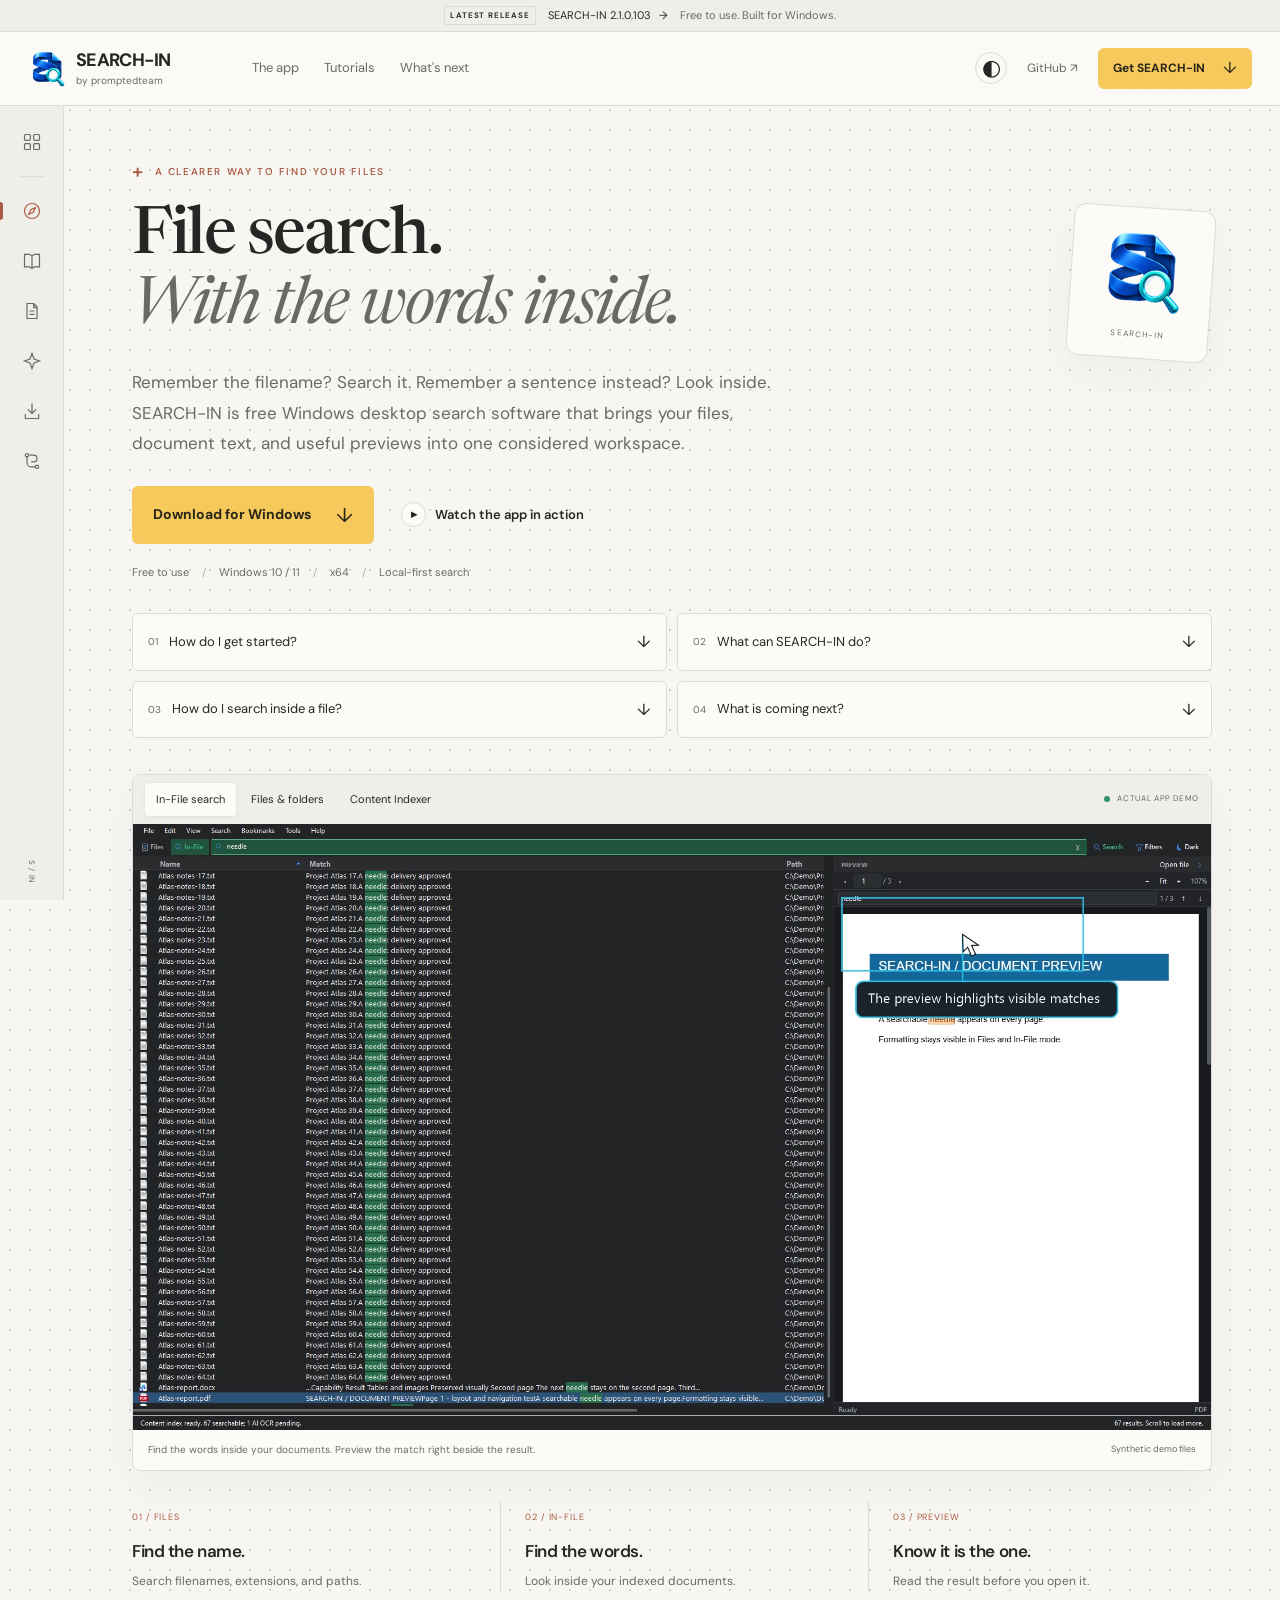
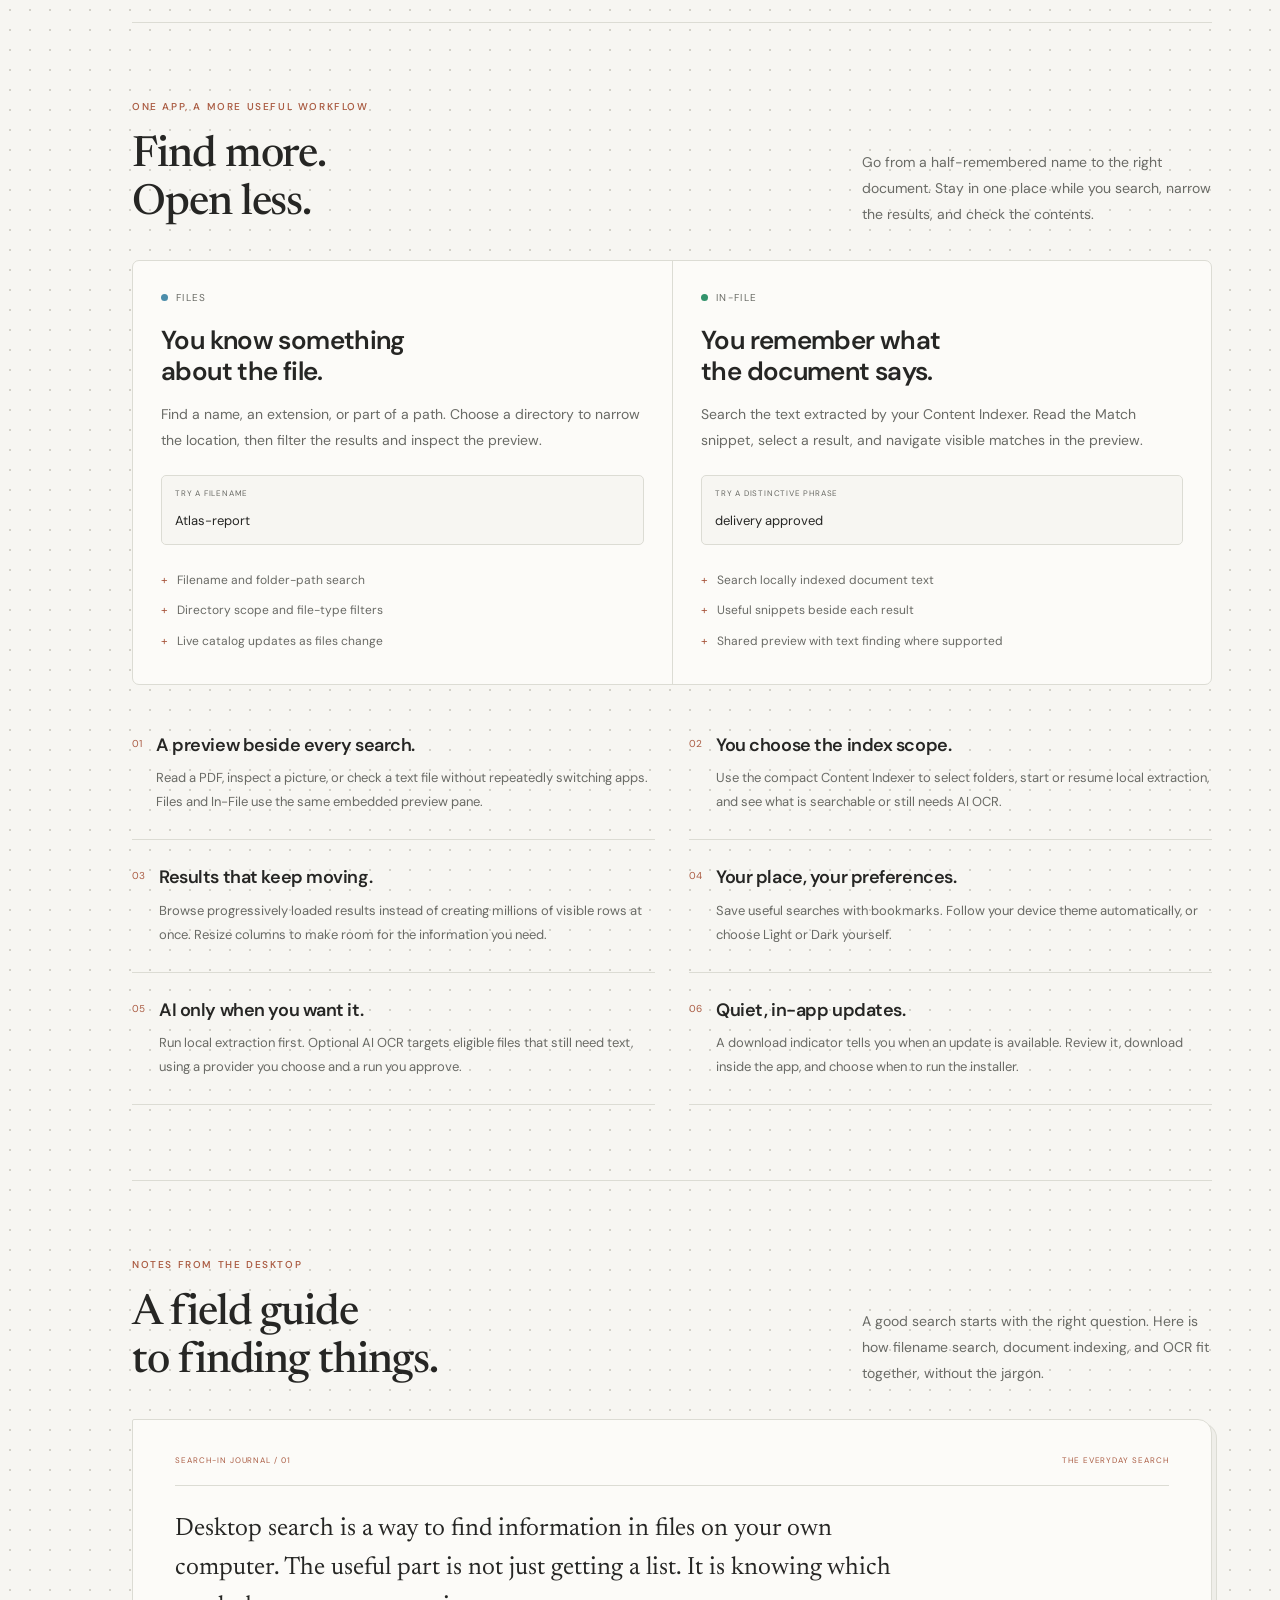
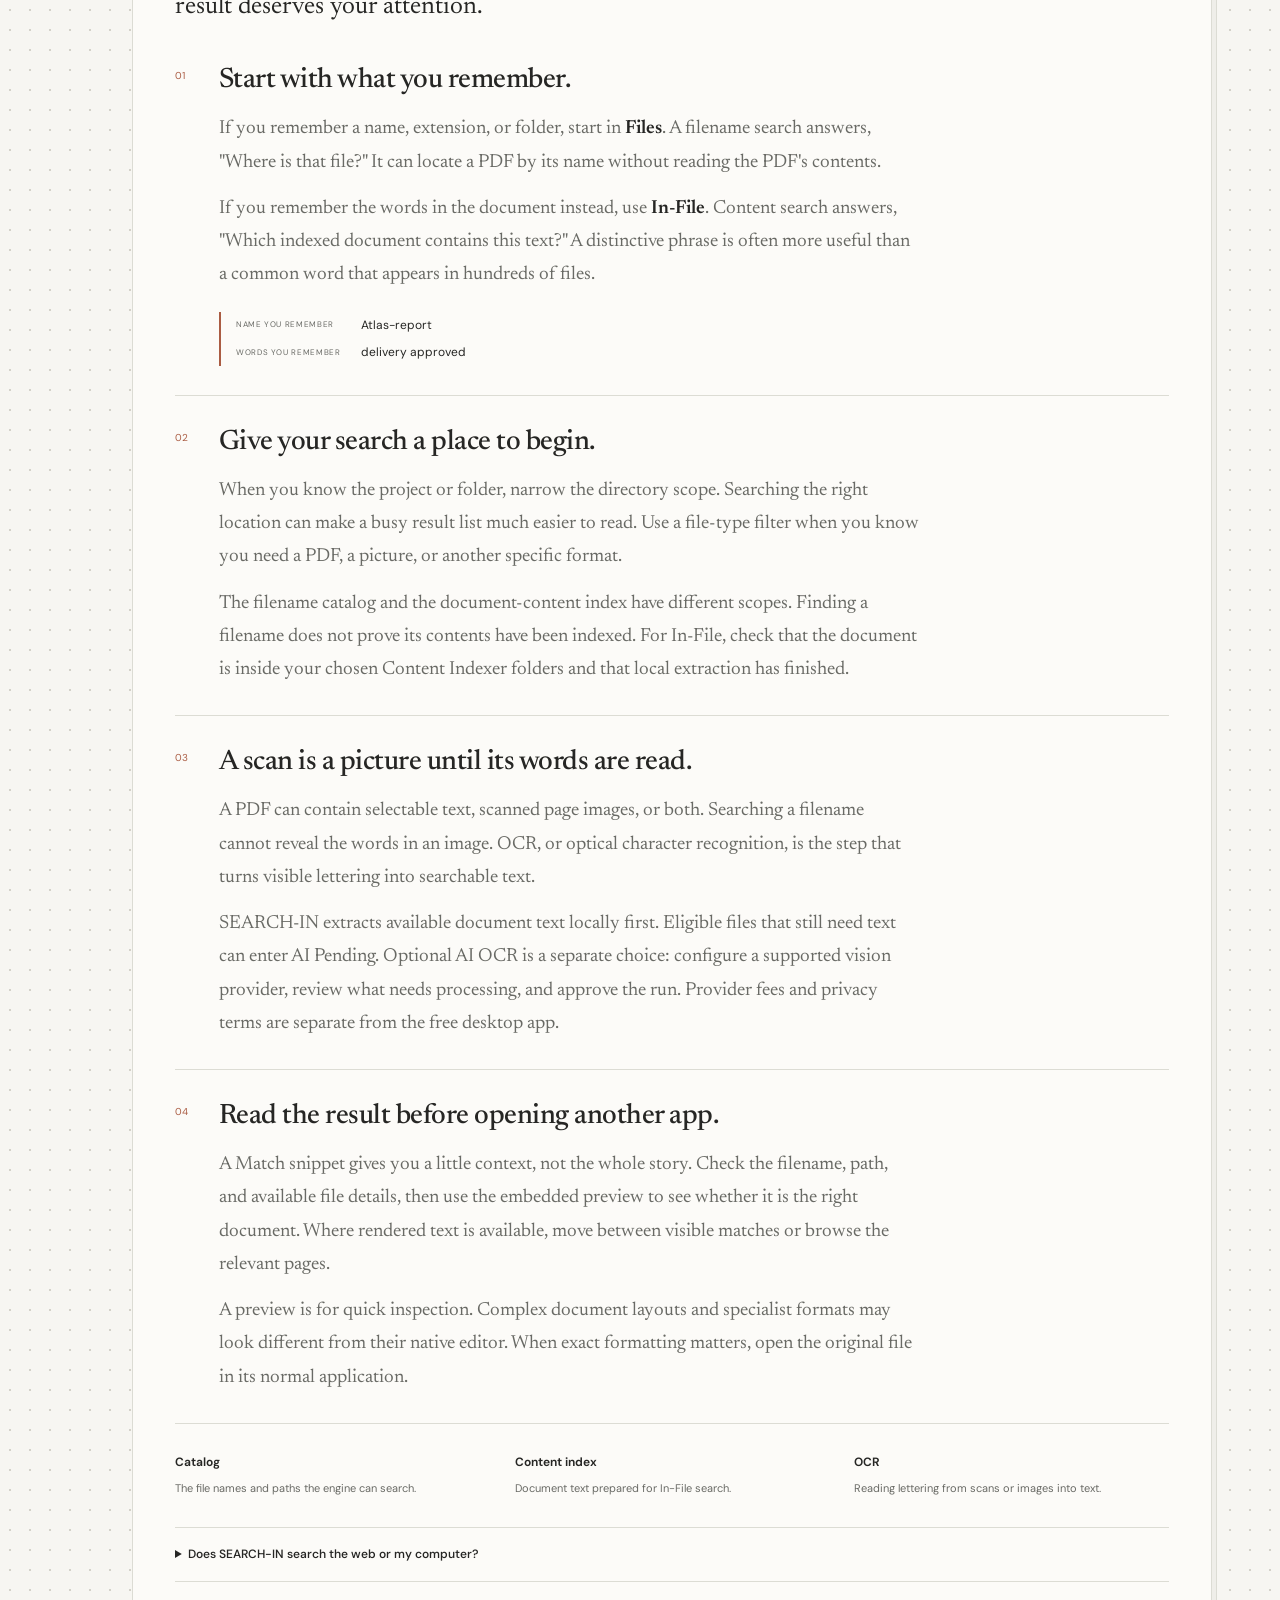
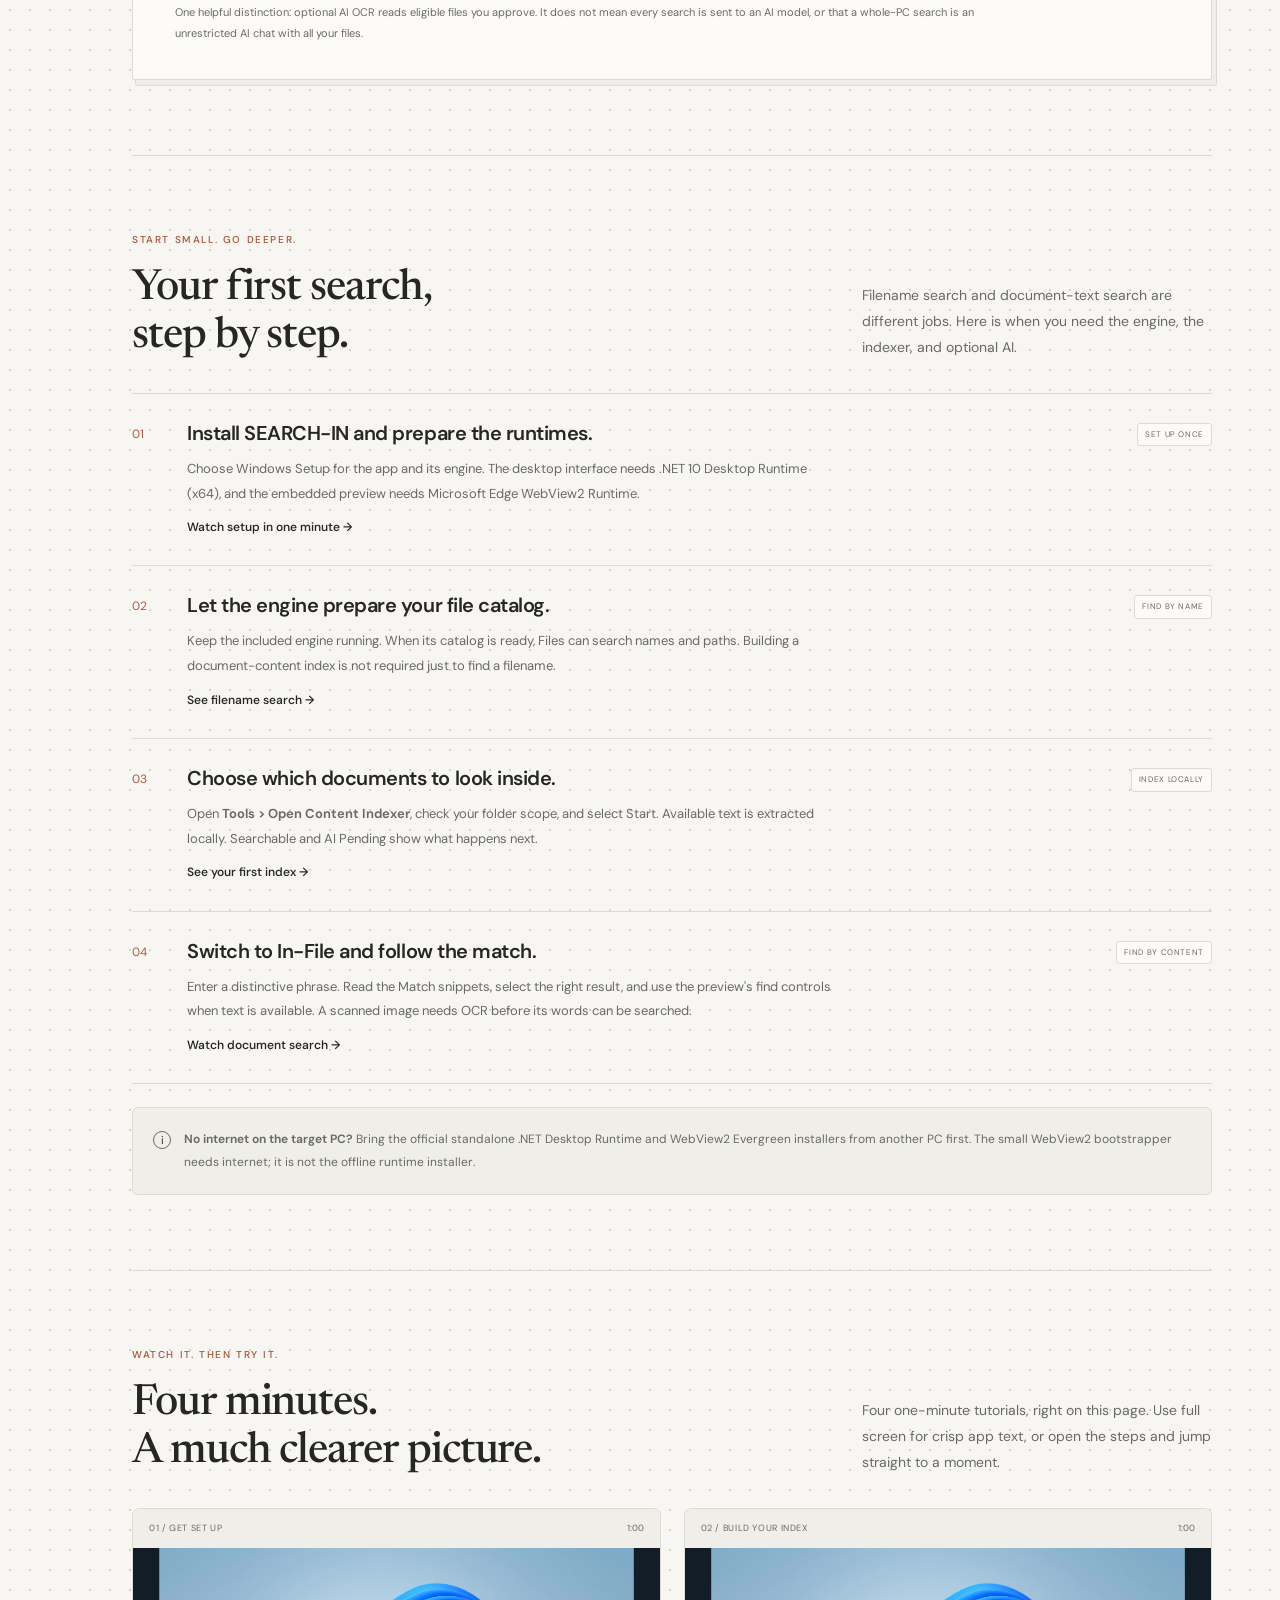
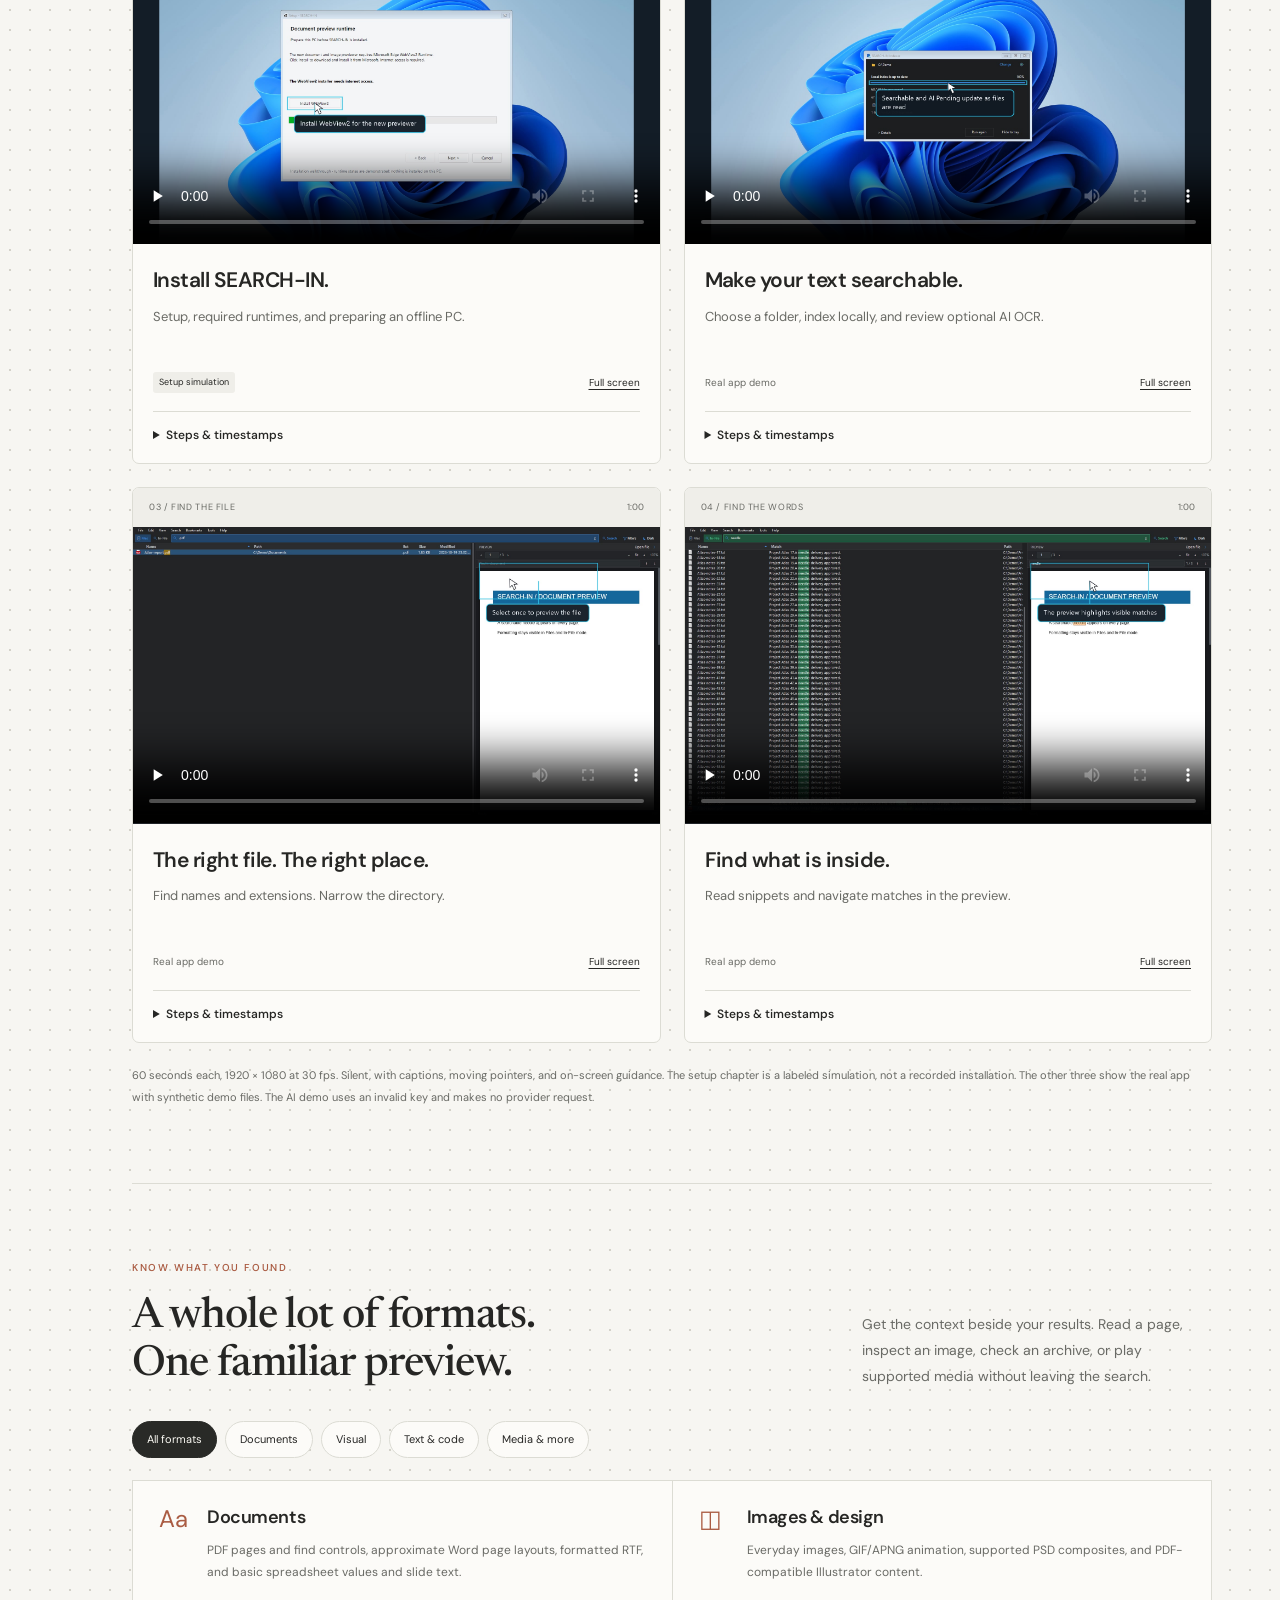
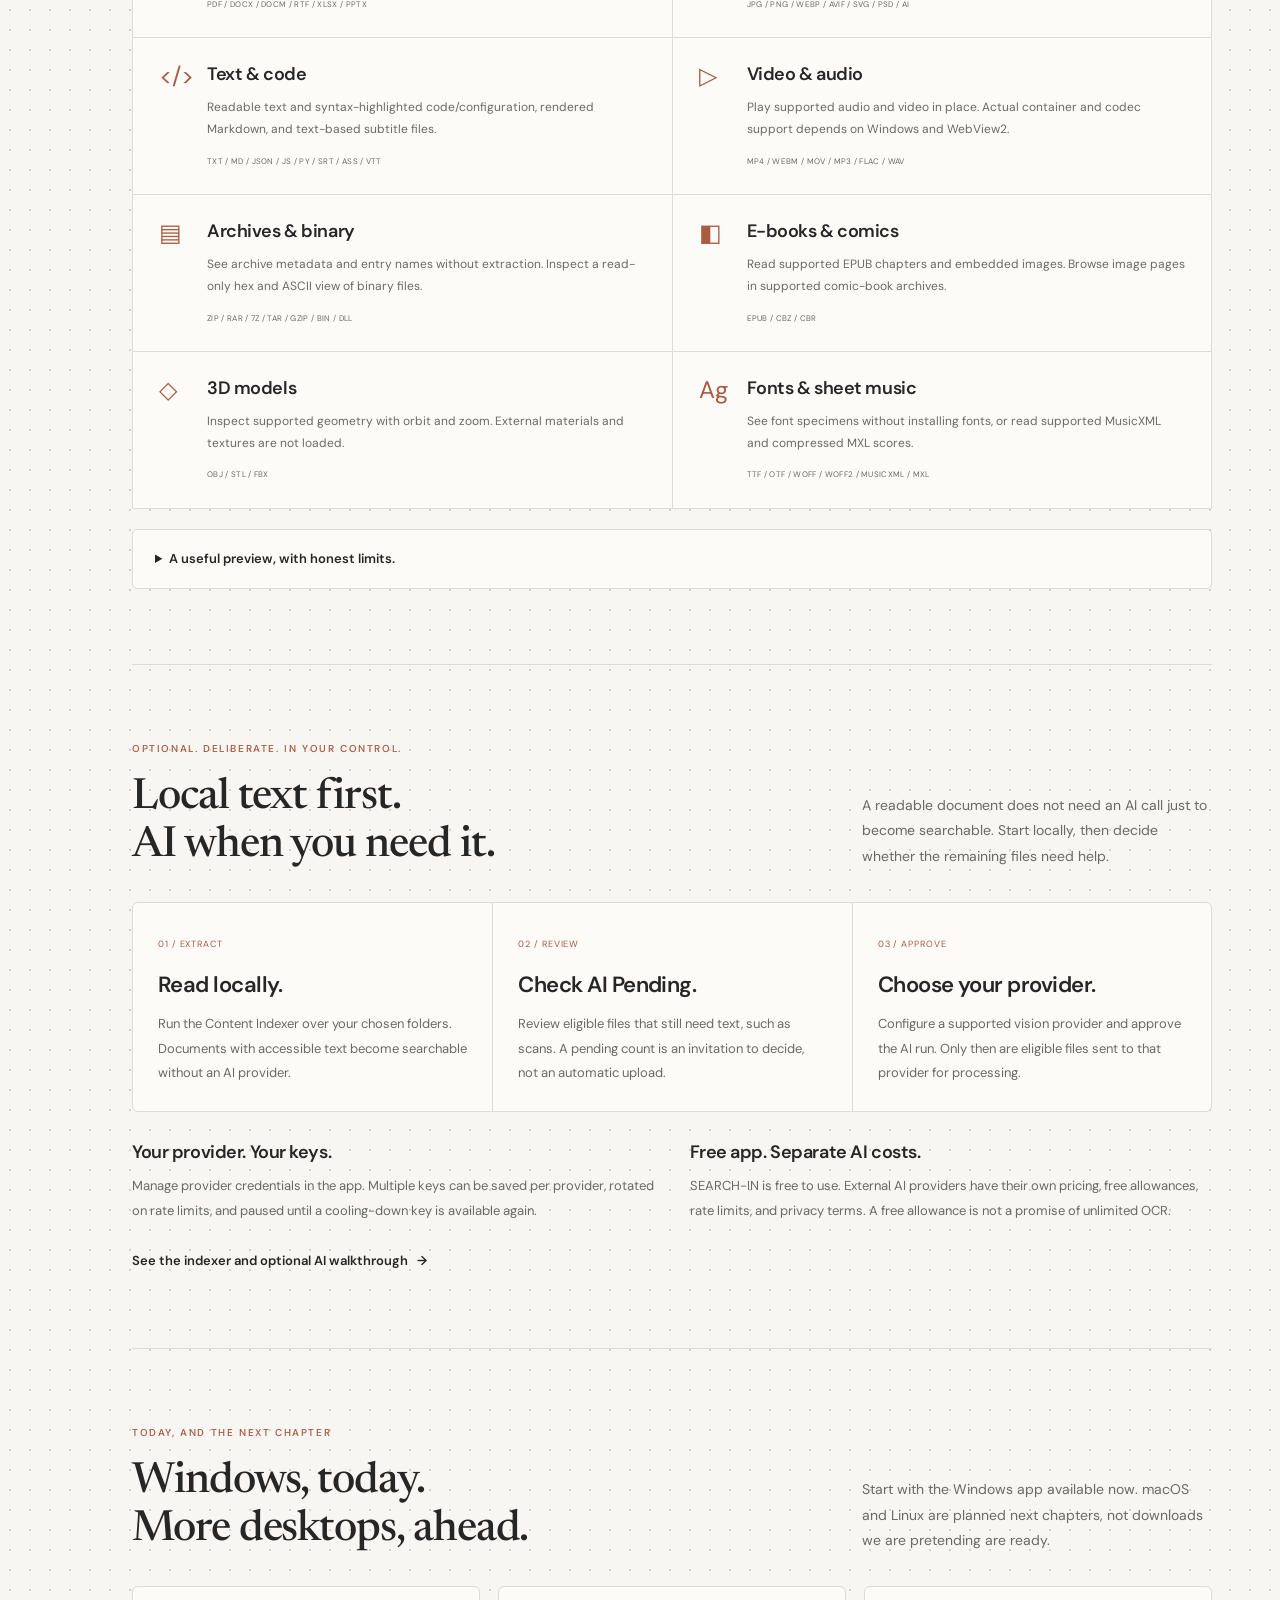
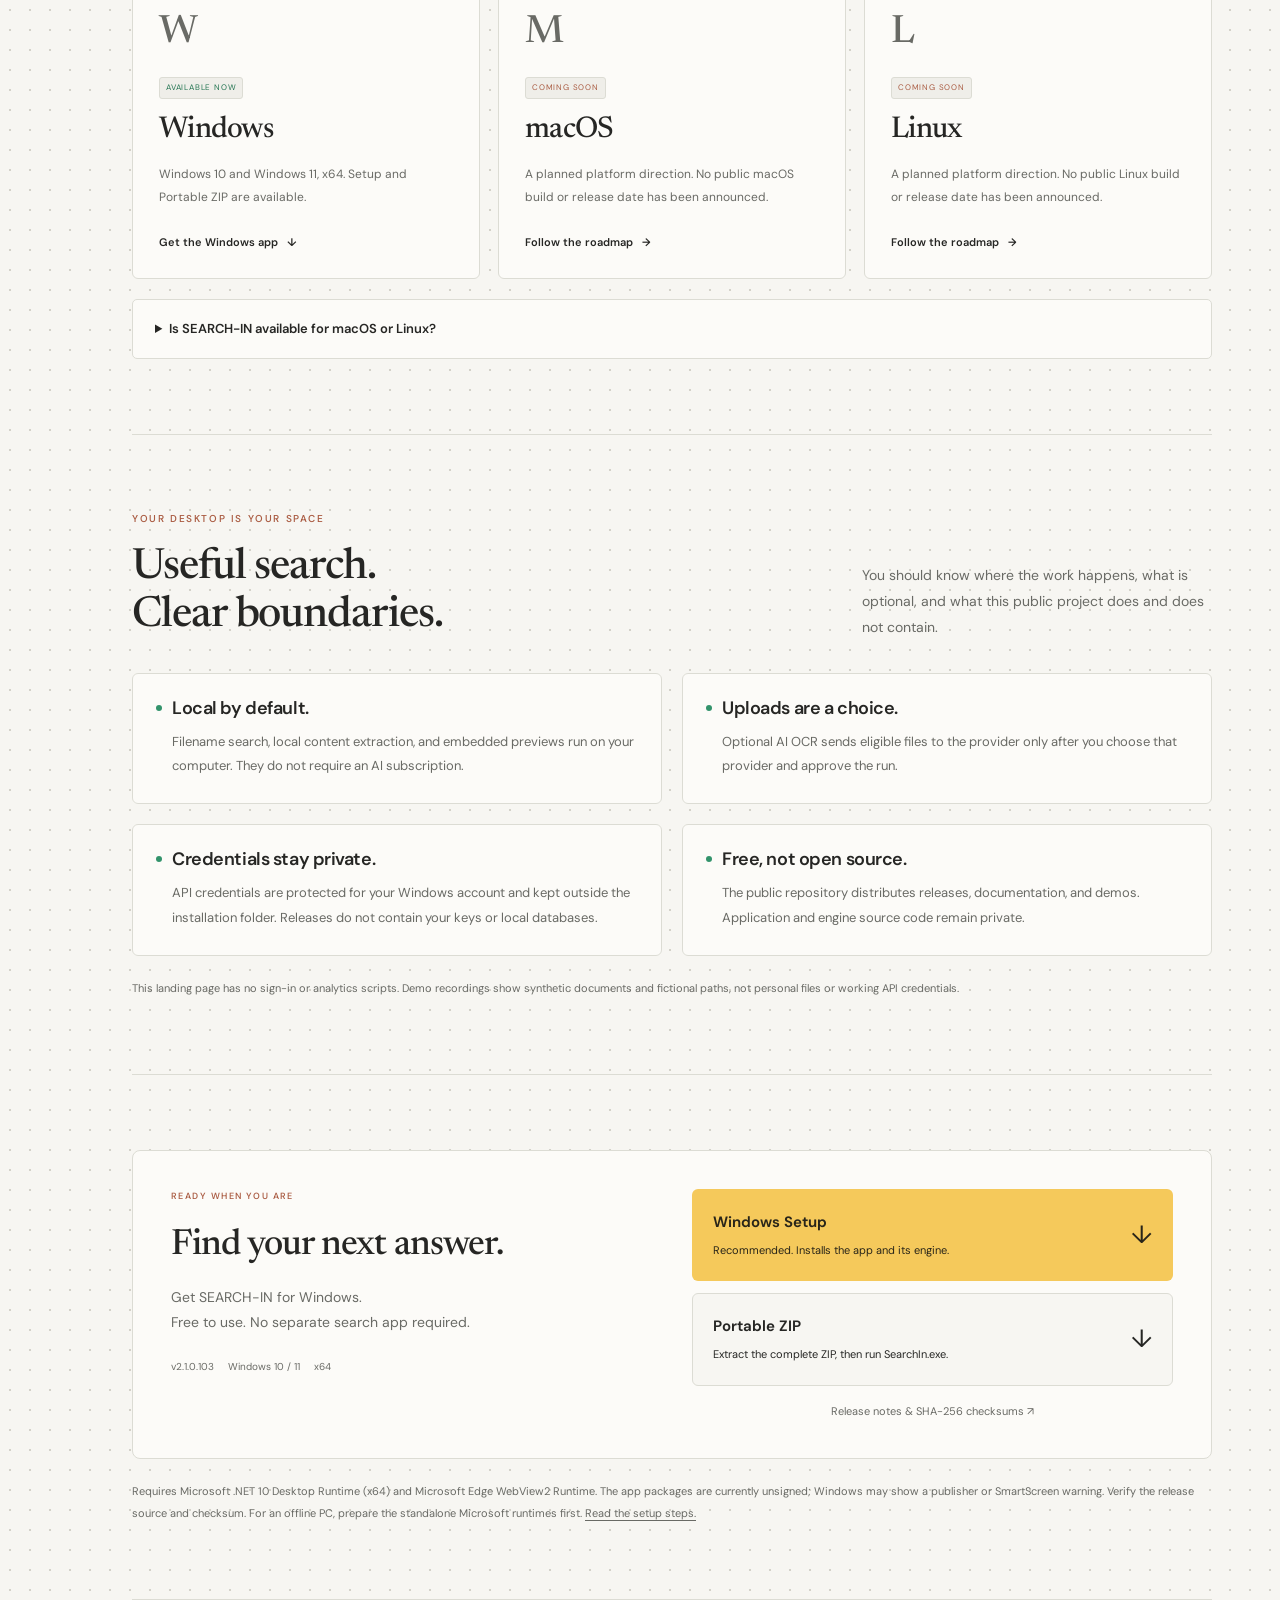
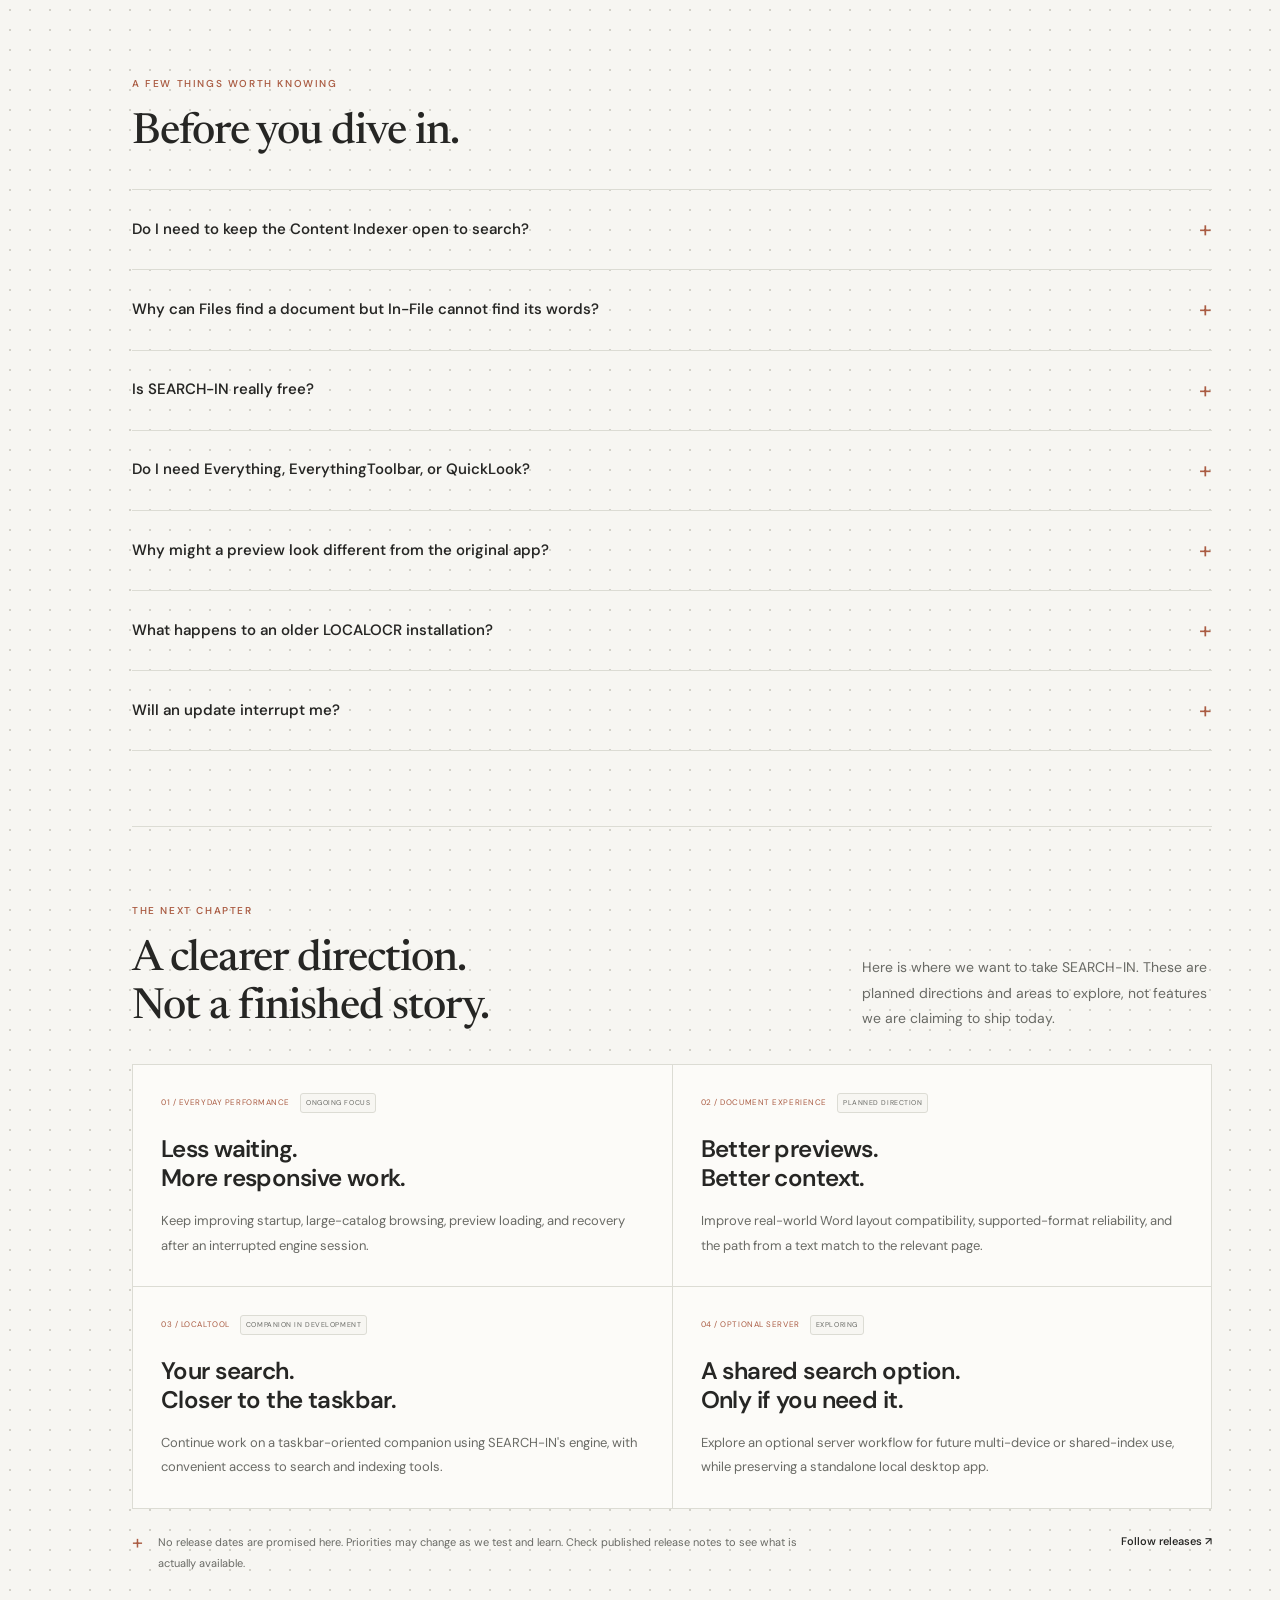
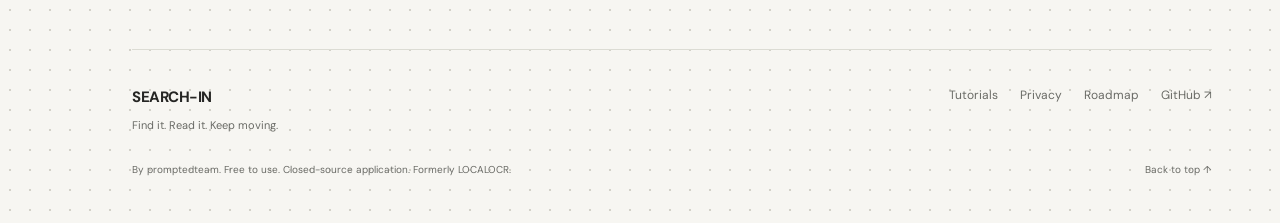
==== commit 1cc8c54b: "Refine paper-style search showcase, icon menus and discoverability" ====
--- a/docs/index.html
+++ b/docs/index.html
@@ -3,52 +3,127 @@
 <head>
   <meta charset="utf-8">
   <meta name="viewport" content="width=device-width, initial-scale=1">
-  <meta name="description" content="Meet SEARCH-IN, the free Windows app for finding files, searching inside documents, and previewing results. Explore features, four quick tutorials, downloads, and our roadmap on one page.">
+  <meta name="description" content="Find files and search text inside documents with SEARCH-IN, free Windows desktop search software with local indexing, previews, and optional AI OCR.">
+  <meta name="robots" content="index,follow,max-image-preview:large,max-snippet:-1,max-video-preview:-1">
+  <meta name="author" content="promptedteam">
   <meta name="theme-color" content="#f7f6f2">
-  <meta property="og:title" content="SEARCH-IN | Your files. Your words. Within reach.">
+  <meta property="og:title" content="SEARCH-IN | Free Windows File Search &amp; Document Search">
   <meta property="og:description" content="Free Windows file search, document content search, rich previews, and optional AI OCR. Find your next answer without opening every file.">
   <meta property="og:type" content="website">
   <meta property="og:url" content="https://searchin.pages.dev/">
   <meta property="og:image" content="https://searchin.pages.dev/tutorials/posters/04-in-file-and-preview.jpg">
+  <meta property="og:image:alt" content="SEARCH-IN desktop search showing indexed text results and a document preview with synthetic demo files.">
+  <meta property="og:image:width" content="1920">
+  <meta property="og:image:height" content="1080">
+  <meta property="og:site_name" content="SEARCH-IN">
+  <meta property="og:locale" content="en_US">
+  <meta name="twitter:card" content="summary_large_image">
+  <meta name="twitter:title" content="SEARCH-IN | Free Windows File Search &amp; Document Search">
+  <meta name="twitter:description" content="Search filenames, find words inside indexed documents, and preview results. Free Windows software. macOS and Linux coming soon.">
+  <meta name="twitter:image" content="https://searchin.pages.dev/tutorials/posters/04-in-file-and-preview.jpg">
+  <meta name="twitter:image:alt" content="SEARCH-IN file search and embedded document preview.">
   <link rel="canonical" href="https://searchin.pages.dev/">
   <link rel="icon" href="assets/search-in-mark.png" type="image/png">
   <link rel="preload" href="assets/fonts/dm-sans.ttf" as="font" type="font/ttf" crossorigin>
-  <link rel="stylesheet" href="assets/site.css">
-  <script src="assets/theme.js"></script>
-  <script src="assets/site.js" defer></script>
-  <title>SEARCH-IN | Your files. Your words. Within reach.</title>
+  <link rel="preload" href="assets/fonts/newsreader-latin.woff2" as="font" type="font/woff2" crossorigin>
+  <link rel="alternate" type="text/plain" href="llms.txt" title="Machine-readable SEARCH-IN overview">
+  <link rel="stylesheet" href="assets/site.css?v=20261020-paper">
+  <script src="assets/theme.js?v=20261020-paper"></script>
+  <script src="assets/site.js?v=20261020-paper" defer></script>
+  <script type="application/ld+json" id="searchin-structured-data">
+  {
+    "@context": "https://schema.org",
+    "@graph": [
+      {"@type":"Organization","@id":"https://searchin.pages.dev/#publisher","name":"promptedteam","url":"https://github.com/promptedteam","logo":"https://searchin.pages.dev/assets/search-in-mark.png"},
+      {"@type":"WebSite","@id":"https://searchin.pages.dev/#website","name":"SEARCH-IN","alternateName":"SEARCH-IN desktop search","url":"https://searchin.pages.dev/","inLanguage":"en","publisher":{"@id":"https://searchin.pages.dev/#publisher"}},
+      {"@type":"WebPage","@id":"https://searchin.pages.dev/#webpage","url":"https://searchin.pages.dev/","name":"SEARCH-IN | Free Windows File Search & Document Search","description":"Free Windows desktop search software for filenames, indexed document text, embedded previews, and optional AI OCR.","inLanguage":"en","isPartOf":{"@id":"https://searchin.pages.dev/#website"},"about":{"@id":"https://searchin.pages.dev/#application"},"mainEntity":{"@id":"https://searchin.pages.dev/#application"},"publisher":{"@id":"https://searchin.pages.dev/#publisher"}},
+      {
+        "@type":"SoftwareApplication",
+        "@id":"https://searchin.pages.dev/#application",
+        "name":"SEARCH-IN",
+        "alternateName":"LOCALOCR",
+        "url":"https://searchin.pages.dev/",
+        "description":"Free, closed-source Windows desktop search software. Find filenames and paths, search indexed document text, preview supported files, and optionally use approved AI OCR runs for eligible files that still need text.",
+        "applicationCategory":"UtilitiesApplication",
+        "applicationSubCategory":"Desktop search and document search software",
+        "operatingSystem":"Windows 10, Windows 11",
+        "processorRequirements":"x64",
+        "softwareVersion":"2.1.0.103",
+        "softwareRequirements":"Microsoft .NET 10 Desktop Runtime (x64); Microsoft Edge WebView2 Runtime",
+        "isAccessibleForFree":true,
+        "offers":{"@type":"Offer","price":"0","priceCurrency":"USD","url":"https://searchin.pages.dev/#download","description":"The desktop application is free to use. Optional third-party AI provider usage may incur separate fees."},
+        "downloadUrl":"https://github.com/promptedteam/searchin/releases/download/2.1.0.103/SEARCH-IN-2.1.0.103-Setup.exe",
+        "installUrl":"https://searchin.pages.dev/#start",
+        "releaseNotes":"https://github.com/promptedteam/searchin/releases/tag/2.1.0.103",
+        "screenshot":"https://searchin.pages.dev/tutorials/posters/04-in-file-and-preview.jpg",
+        "image":"https://searchin.pages.dev/assets/search-in-mark.png",
+        "publisher":{"@id":"https://searchin.pages.dev/#publisher"},
+        "sameAs":"https://github.com/promptedteam/searchin",
+        "featureList":["Filename and path search","Directory scope and file-type filters","Search inside locally indexed documents","Embedded document and file previews","Optional user-approved AI OCR","Encrypted provider credential storage","Multiple API keys per provider","In-app update downloads"]
+      },
+      {
+        "@type":"FAQPage",
+        "@id":"https://searchin.pages.dev/#questions",
+        "isPartOf":{"@id":"https://searchin.pages.dev/#webpage"},
+        "mainEntity":[
+          {"@type":"Question","name":"Is SEARCH-IN really free?","acceptedAnswer":{"@type":"Answer","text":"Yes, SEARCH-IN is free to use. It is a closed-source application, not an open-source project. Optional third-party AI providers may charge for their services or apply usage limits."}},
+          {"@type":"Question","name":"Does SEARCH-IN search the web or my computer?","acceptedAnswer":{"@type":"Answer","text":"SEARCH-IN is desktop search software for your local files. Files searches names and paths; In-File searches text prepared by the Content Indexer. It is not a web search engine or a browser extension."}},
+          {"@type":"Question","name":"Is SEARCH-IN available for macOS or Linux?","acceptedAnswer":{"@type":"Answer","text":"macOS and Linux are coming soon as planned platform directions. Only Windows 10 and Windows 11 x64 downloads are available today. There is no announced release date for either new platform."}},
+          {"@type":"Question","name":"Do I need to keep the Content Indexer open to search?","acceptedAnswer":{"@type":"Answer","text":"You need the engine running to use its search catalog. The Content Indexer prepares document text; its window does not need to stay open just to search content that has already been indexed."}}
+        ]
+      }
+    ]
+  }
+  </script>
+  <title>SEARCH-IN | Free Windows File Search &amp; Document Search</title>
 </head>
 <body>
   <a class="skip-link" href="#main">Skip to content</a>
+  <svg class="icon-definitions" aria-hidden="true" focusable="false" xmlns="http://www.w3.org/2000/svg"><defs>
+    <symbol id="icon-grid" viewBox="0 0 24 24"><rect x="3" y="3" width="7" height="7" rx="1.3"/><rect x="14" y="3" width="7" height="7" rx="1.3"/><rect x="3" y="14" width="7" height="7" rx="1.3"/><rect x="14" y="14" width="7" height="7" rx="1.3"/></symbol>
+    <symbol id="icon-compass" viewBox="0 0 24 24"><circle cx="12" cy="12" r="9"/><path d="m16 8-2.5 5.5L8 16l2.5-5.5Z"/></symbol>
+    <symbol id="icon-book" viewBox="0 0 24 24"><path d="M3 4h6l3 2 3-2h6v15h-6l-3 2-3-2H3Z M12 6v15"/></symbol>
+    <symbol id="icon-file" viewBox="0 0 24 24"><path d="M6 3h8l4 4v14H6Z M14 3v5h5 M9 12h6 M9 16h6"/></symbol>
+    <symbol id="icon-spark" viewBox="0 0 24 24"><path d="m12 3 2.4 6.6L21 12l-6.6 2.4L12 21l-2.4-6.6L3 12l6.6-2.4Z"/></symbol>
+    <symbol id="icon-download" viewBox="0 0 24 24"><path d="M12 3v12m-5-5 5 5 5-5 M4 16v5h16v-5"/></symbol>
+    <symbol id="icon-route" viewBox="0 0 24 24"><circle cx="6" cy="5" r="2"/><circle cx="18" cy="19" r="2"/><path d="M6 7v7a5 5 0 0 0 5 5h5 M9 5h5a4 4 0 0 1 0 8h-3"/></symbol>
+    <symbol id="icon-chevron" viewBox="0 0 24 24"><path d="m9 5 7 7-7 7"/></symbol>
+    <symbol id="icon-close" viewBox="0 0 24 24"><path d="m6 6 12 12M18 6 6 18"/></symbol>
+  </defs></svg>
   <div class="announcement"><span class="new-label">LATEST RELEASE</span><a href="https://github.com/promptedteam/searchin/releases/tag/2.1.0.103">SEARCH-IN 2.1.0.103 <span aria-hidden="true">&rarr;</span></a><span class="announcement-note">Free to use. Built for Windows.</span></div>
   <header class="site-header">
-    <button type="button" class="menu-toggle" data-menu-toggle aria-controls="section-sidebar" aria-expanded="false" aria-label="Open section navigation"><svg viewBox="0 0 24 24" aria-hidden="true"><path d="M4 6h16M4 12h16M4 18h16"/></svg></button>
     <a class="brand" href="#showcase" aria-label="SEARCH-IN, back to top"><img src="assets/search-in-mark.png" width="38" height="38" alt=""><span>SEARCH-IN<span class="brand-by">by promptedteam</span></span></a>
     <nav class="header-nav" aria-label="Primary"><a href="#features">The app</a><a href="#guides">Tutorials</a><a href="#roadmap">What's next</a></nav>
     <div class="header-actions"><button class="theme-toggle" type="button" data-theme-toggle aria-label="Switch color theme"><span aria-hidden="true">&#9680;</span></button><a class="github-link" href="https://github.com/promptedteam/searchin">GitHub <span aria-hidden="true">&#8599;</span></a><a class="button button-small" href="#download">Get SEARCH-IN <span aria-hidden="true">&darr;</span></a></div>
   </header>
+  <nav class="icon-rail" aria-label="Section menu shortcuts">
+    <button type="button" class="rail-button menu-toggle" data-menu-toggle data-tip="Open menu" aria-controls="section-sidebar" aria-expanded="false" aria-label="Open navigation"><svg aria-hidden="true"><use href="#icon-grid"/></svg></button>
+    <span class="rail-divider"></span>
+    <button type="button" class="rail-button is-active" data-menu-group="explore" data-tip="Explore" aria-controls="section-sidebar" aria-expanded="false" aria-label="Open explore menu"><svg aria-hidden="true"><use href="#icon-compass"/></svg></button>
+    <button type="button" class="rail-button" data-menu-group="learn" data-tip="Search &amp; tutorials" aria-controls="section-sidebar" aria-expanded="false" aria-label="Open search and tutorials menu"><svg aria-hidden="true"><use href="#icon-book"/></svg></button>
+    <button type="button" class="rail-button" data-menu-group="formats" data-tip="Previews" aria-controls="section-sidebar" aria-expanded="false" aria-label="Open previews menu"><svg aria-hidden="true"><use href="#icon-file"/></svg></button>
+    <button type="button" class="rail-button" data-menu-group="ai" data-tip="Optional AI" aria-controls="section-sidebar" aria-expanded="false" aria-label="Open optional AI menu"><svg aria-hidden="true"><use href="#icon-spark"/></svg></button>
+    <button type="button" class="rail-button" data-menu-group="download" data-tip="Downloads" aria-controls="section-sidebar" aria-expanded="false" aria-label="Open downloads menu"><svg aria-hidden="true"><use href="#icon-download"/></svg></button>
+    <button type="button" class="rail-button" data-menu-group="future" data-tip="What's next" aria-controls="section-sidebar" aria-expanded="false" aria-label="Open roadmap menu"><svg aria-hidden="true"><use href="#icon-route"/></svg></button>
+    <span class="rail-bottom-label" aria-hidden="true">S / IN</span>
+  </nav>
   <button type="button" class="nav-backdrop" data-menu-backdrop aria-label="Close section navigation" tabindex="-1" hidden></button>
-  <aside id="section-sidebar" class="sidebar" aria-label="On this page">
-    <div class="sidebar-mobile-heading"><strong>On this page</strong><button type="button" data-menu-close aria-label="Close section navigation">&times;</button></div>
-    <div class="sidebar-label">Explore SEARCH-IN</div>
-    <nav aria-label="Page sections">
-      <a class="side-link is-active" data-section="showcase" href="#showcase"><span aria-hidden="true">&#9638;</span> Overview</a>
-      <a class="side-link" data-section="features" href="#features"><span aria-hidden="true">&#8981;</span> What you can do</a>
-      <a class="side-link" data-section="start" href="#start"><span aria-hidden="true">&#8599;</span> Get started</a>
-      <a class="side-link" data-section="guides" href="#guides"><span aria-hidden="true">&#9655;</span> Video tutorials <span class="nav-count">04</span></a>
-      <a class="side-link" data-section="previews" href="#previews"><span aria-hidden="true">&#9707;</span> Preview formats</a>
-      <a class="side-link" data-section="ai-ocr" href="#ai-ocr"><span aria-hidden="true">+</span> Optional AI OCR</a>
-      <a class="side-link" data-section="privacy" href="#privacy"><span aria-hidden="true">&#9671;</span> Privacy &amp; control</a>
-    </nav>
-    <div class="sidebar-label">Make it yours</div>
-    <nav aria-label="Download and future plans"><a class="side-link" data-section="download" href="#download"><span aria-hidden="true">&darr;</span> Download</a><a class="side-link" data-section="questions" href="#questions"><span aria-hidden="true">?</span> Questions</a><a class="side-link" data-section="roadmap" href="#roadmap"><span aria-hidden="true">&#8605;</span> The roadmap</a></nav>
+  <aside id="section-sidebar" class="sidebar" aria-label="SEARCH-IN navigation" inert>
+    <div class="sidebar-heading"><div><strong>A little direction.</strong><span>Everything, on one page.</span></div><button type="button" data-menu-close aria-label="Close navigation"><svg aria-hidden="true"><use href="#icon-close"/></svg></button></div>
+    <div class="sidebar-label">YOUR SEARCH-IN FIELD GUIDE</div>
+    <details class="nav-group" data-group="explore" open><summary><svg aria-hidden="true"><use href="#icon-compass"/></svg> Explore <svg class="chevron" aria-hidden="true"><use href="#icon-chevron"/></svg></summary><nav aria-label="Explore SEARCH-IN"><a class="side-link is-active" data-section="showcase" href="#showcase">Overview</a><a class="side-link" data-section="features" href="#features">What SEARCH-IN does</a><a class="side-link" data-section="privacy" href="#privacy">Privacy &amp; control</a></nav></details>
+    <details class="nav-group" data-group="learn"><summary><svg aria-hidden="true"><use href="#icon-book"/></svg> Search &amp; learn <svg class="chevron" aria-hidden="true"><use href="#icon-chevron"/></svg></summary><nav aria-label="Learn search"><a class="side-link" data-section="search-guide" href="#search-guide">How desktop search works</a><a class="side-link" href="#filename-search">Filename vs. content search</a><a class="side-link" href="#search-scope">Choosing the right folder</a><a class="side-link" href="#searchable-scans">Searching scanned documents</a><a class="side-link" data-section="start" href="#start">Set up your first search</a></nav><details class="nav-subgroup"><summary>Four video tutorials <span>04</span></summary><nav aria-label="Video tutorial chapters"><a class="side-link" data-section="guides" href="#guides">All tutorials</a><a class="side-link" href="#01-installation-walkthrough">01 / Install SEARCH-IN</a><a class="side-link" href="#02-first-index-and-ai">02 / Index &amp; optional AI</a><a class="side-link" href="#03-files-and-folders">03 / Find files &amp; folders</a><a class="side-link" href="#04-in-file-and-preview">04 / Search inside files</a></nav></details></details>
+    <details class="nav-group" data-group="formats"><summary><svg aria-hidden="true"><use href="#icon-file"/></svg> Preview files <svg class="chevron" aria-hidden="true"><use href="#icon-chevron"/></svg></summary><nav aria-label="File previews"><a class="side-link" data-section="previews" href="#previews">Supported preview formats</a><a class="side-link" href="#preview-limits">Compatibility &amp; limits</a></nav></details>
+    <details class="nav-group" data-group="ai"><summary><svg aria-hidden="true"><use href="#icon-spark"/></svg> Optional AI OCR <svg class="chevron" aria-hidden="true"><use href="#icon-chevron"/></svg></summary><nav aria-label="AI OCR guidance"><a class="side-link" data-section="ai-ocr" href="#ai-ocr">Local first, AI by choice</a><a class="side-link" href="#02-first-index-and-ai">Indexer walkthrough</a></nav></details>
+    <details class="nav-group" data-group="download"><summary><svg aria-hidden="true"><use href="#icon-download"/></svg> Get the app <svg class="chevron" aria-hidden="true"><use href="#icon-chevron"/></svg></summary><nav aria-label="Downloads and help"><a class="side-link" data-section="download" href="#download">Windows downloads</a><a class="side-link" data-section="platforms" href="#platforms">macOS &amp; Linux coming soon</a><a class="side-link" data-section="questions" href="#questions">Common questions</a></nav></details>
+    <details class="nav-group" data-group="future"><summary><svg aria-hidden="true"><use href="#icon-route"/></svg> The next chapter <svg class="chevron" aria-hidden="true"><use href="#icon-chevron"/></svg></summary><nav aria-label="Future plans"><a class="side-link" data-section="roadmap" href="#roadmap">The roadmap</a><a class="side-link" href="#platforms">Future platforms</a></nav></details>
     <div class="sidebar-note"><span class="status-dot"></span> Free, not open source.<p>The app is yours to use.<br>The source stays private.</p><a href="https://github.com/promptedteam/searchin/stargazers">Support with a star <span aria-hidden="true">&#9734;</span></a></div>
     <div class="sidebar-bottom">FORMERLY LOCALOCR<span>Same project. A clearer name.</span></div>
   </aside>
   <main id="main" class="main-content">
     <section id="showcase" class="hero section-block">
       <div class="eyebrow"><span class="tiny-cross" aria-hidden="true">+</span> A CLEARER WAY TO FIND YOUR FILES</div>
-      <div class="hero-heading"><div><h1>Your files. Your words.<br><span>All within reach.</span></h1><p class="hero-copy">Remember the filename? Search it. Remember a sentence instead? Look inside. SEARCH-IN brings file search, document text, and useful previews into one free Windows app.</p></div><div class="hero-mark" aria-hidden="true"><img src="assets/search-in-mark.png" width="106" height="106" alt=""><span>SEARCH-IN</span></div></div>
+      <div class="hero-heading"><div><h1>File search.<br><em>With the words inside.</em></h1><p class="hero-copy">Remember the filename? Search it. Remember a sentence instead? Look inside. SEARCH-IN is free Windows desktop search software that brings your files, document text, and useful previews into one considered workspace.</p></div><div class="hero-mark" aria-hidden="true"><img src="assets/search-in-mark.png" width="106" height="106" alt=""><span>SEARCH-IN</span></div></div>
       <div class="hero-actions"><a class="button" href="https://github.com/promptedteam/searchin/releases/download/2.1.0.103/SEARCH-IN-2.1.0.103-Setup.exe">Download for Windows <span aria-hidden="true">&darr;</span></a><a class="text-link" href="#guides"><span class="play-circle" aria-hidden="true">&#9654;</span> Watch the app in action</a></div>
       <div class="hero-facts"><span>Free to use</span><span>Windows 10 / 11</span><span>x64</span><span>Local-first search</span></div>
       <div class="jump-grid" aria-label="Where would you like to start?"><a href="#start"><span>01</span> How do I get started? <b aria-hidden="true">&darr;</b></a><a href="#features"><span>02</span> What can SEARCH-IN do? <b aria-hidden="true">&darr;</b></a><a href="#04-in-file-and-preview"><span>03</span> How do I search inside a file? <b aria-hidden="true">&darr;</b></a><a href="#roadmap"><span>04</span> What is coming next? <b aria-hidden="true">&darr;</b></a></div>
@@ -59,6 +134,20 @@
       <div class="section-heading"><div><div class="eyebrow">ONE APP, A MORE USEFUL WORKFLOW</div><h2>Find more.<br>Open less.</h2></div><p>Go from a half-remembered name to the right document. Stay in one place while you search, narrow the results, and check the contents.</p></div>
       <div class="mode-comparison"><article><div class="mode-label"><span class="mode-dot blue"></span> FILES</div><h3>You know something<br>about the file.</h3><p>Find a name, an extension, or part of a path. Choose a directory to narrow the location, then filter the results and inspect the preview.</p><div class="example-query"><span>TRY A FILENAME</span><code>Atlas-report</code></div><ul><li>Filename and folder-path search</li><li>Directory scope and file-type filters</li><li>Live catalog updates as files change</li></ul></article><article><div class="mode-label"><span class="mode-dot green"></span> IN-FILE</div><h3>You remember what<br>the document says.</h3><p>Search the text extracted by your Content Indexer. Read the Match snippet, select a result, and navigate visible matches in the preview.</p><div class="example-query"><span>TRY A DISTINCTIVE PHRASE</span><code>delivery approved</code></div><ul><li>Search locally indexed document text</li><li>Useful snippets beside each result</li><li>Shared preview with text finding where supported</li></ul></article></div>
       <div class="detail-grid"><article><span class="detail-number">01</span><div><h3>A preview beside every search.</h3><p>Read a PDF, inspect a picture, or check a text file without repeatedly switching apps. Files and In-File use the same embedded preview pane.</p></div></article><article><span class="detail-number">02</span><div><h3>You choose the index scope.</h3><p>Use the compact Content Indexer to select folders, start or resume local extraction, and see what is searchable or still needs AI OCR.</p></div></article><article><span class="detail-number">03</span><div><h3>Results that keep moving.</h3><p>Browse progressively loaded results instead of creating millions of visible rows at once. Resize columns to make room for the information you need.</p></div></article><article><span class="detail-number">04</span><div><h3>Your place, your preferences.</h3><p>Save useful searches with bookmarks. Follow your device theme automatically, or choose Light or Dark yourself.</p></div></article><article><span class="detail-number">05</span><div><h3>AI only when you want it.</h3><p>Run local extraction first. Optional AI OCR targets eligible files that still need text, using a provider you choose and a run you approve.</p></div></article><article><span class="detail-number">06</span><div><h3>Quiet, in-app updates.</h3><p>A download indicator tells you when an update is available. Review it, download inside the app, and choose when to run the installer.</p></div></article></div>
+    </section>
+    <section id="search-guide" class="section-block field-guide">
+      <div class="section-heading"><div><div class="eyebrow">NOTES FROM THE DESKTOP</div><h2>A field guide<br>to finding things.</h2></div><p>A good search starts with the right question. Here is how filename search, document indexing, and OCR fit together, without the jargon.</p></div>
+      <div class="paper-sheet">
+        <div class="paper-heading"><span>SEARCH-IN JOURNAL / 01</span><span>THE EVERYDAY SEARCH</span></div>
+        <p class="paper-intro">Desktop search is a way to find information in files on your own computer. The useful part is not just getting a list. It is knowing which result deserves your attention.</p>
+        <article id="filename-search" class="field-note"><span class="field-number">01</span><div><h3>Start with what you remember.</h3><p>If you remember a name, extension, or folder, start in <strong>Files</strong>. A filename search answers, "Where is that file?" It can locate a PDF by its name without reading the PDF's contents.</p><p>If you remember the words in the document instead, use <strong>In-File</strong>. Content search answers, "Which indexed document contains this text?" A distinctive phrase is often more useful than a common word that appears in hundreds of files.</p><div class="search-example"><span>NAME YOU REMEMBER</span><code>Atlas-report</code><span>WORDS YOU REMEMBER</span><code>delivery approved</code></div></div></article>
+        <article id="search-scope" class="field-note"><span class="field-number">02</span><div><h3>Give your search a place to begin.</h3><p>When you know the project or folder, narrow the directory scope. Searching the right location can make a busy result list much easier to read. Use a file-type filter when you know you need a PDF, a picture, or another specific format.</p><p>The filename catalog and the document-content index have different scopes. Finding a filename does not prove its contents have been indexed. For In-File, check that the document is inside your chosen Content Indexer folders and that local extraction has finished.</p></div></article>
+        <article id="searchable-scans" class="field-note"><span class="field-number">03</span><div><h3>A scan is a picture until its words are read.</h3><p>A PDF can contain selectable text, scanned page images, or both. Searching a filename cannot reveal the words in an image. OCR, or optical character recognition, is the step that turns visible lettering into searchable text.</p><p>SEARCH-IN extracts available document text locally first. Eligible files that still need text can enter AI Pending. Optional AI OCR is a separate choice: configure a supported vision provider, review what needs processing, and approve the run. Provider fees and privacy terms are separate from the free desktop app.</p></div></article>
+        <article class="field-note"><span class="field-number">04</span><div><h3>Read the result before opening another app.</h3><p>A Match snippet gives you a little context, not the whole story. Check the filename, path, and available file details, then use the embedded preview to see whether it is the right document. Where rendered text is available, move between visible matches or browse the relevant pages.</p><p>A preview is for quick inspection. Complex document layouts and specialist formats may look different from their native editor. When exact formatting matters, open the original file in its normal application.</p></div></article>
+        <dl class="search-glossary"><div><dt>Catalog</dt><dd>The file names and paths the engine can search.</dd></div><div><dt>Content index</dt><dd>Document text prepared for In-File search.</dd></div><div><dt>OCR</dt><dd>Reading lettering from scans or images into text.</dd></div></dl>
+        <details class="search-answer"><summary>Does SEARCH-IN search the web or my computer?</summary><p>SEARCH-IN is desktop search software for your local files. Files searches names and paths; In-File searches text prepared by the Content Indexer. It is not a web search engine or a browser extension.</p></details>
+        <p class="paper-endnote">One helpful distinction: optional AI OCR reads eligible files you approve. It does not mean every search is sent to an AI model, or that a whole-PC search is an unrestricted AI chat with all your files.</p>
+      </div>
     </section>
     <section id="start" class="section-block">
       <div class="section-heading"><div><div class="eyebrow">START SMALL. GO DEEPER.</div><h2>Your first search,<br>step by step.</h2></div><p>Filename search and document-text search are different jobs. Here is when you need the engine, the indexer, and optional AI.</p></div>
@@ -78,13 +167,18 @@
       <div class="section-heading"><div><div class="eyebrow">KNOW WHAT YOU FOUND</div><h2>A whole lot of formats.<br>One familiar preview.</h2></div><p>Get the context beside your results. Read a page, inspect an image, check an archive, or play supported media without leaving the search.</p></div>
       <div class="format-filters" role="group" aria-label="Filter preview categories"><button type="button" class="filter-button is-active" aria-pressed="true" data-filter="all">All formats</button><button type="button" class="filter-button" aria-pressed="false" data-filter="documents">Documents</button><button type="button" class="filter-button" aria-pressed="false" data-filter="visual">Visual</button><button type="button" class="filter-button" aria-pressed="false" data-filter="developer">Text &amp; code</button><button type="button" class="filter-button" aria-pressed="false" data-filter="media">Media &amp; more</button></div><p id="format-status" class="sr-only" aria-live="polite">Showing all 8 preview categories.</p>
       <div class="format-grid"><article class="format-card" data-category="documents"><span class="format-glyph" aria-hidden="true">Aa</span><div><h3>Documents</h3><p>PDF pages and find controls, approximate Word page layouts, formatted RTF, and basic spreadsheet values and slide text.</p><div class="format-types">PDF / DOCX / DOCM / RTF / XLSX / PPTX</div></div></article><article class="format-card" data-category="visual"><span class="format-glyph" aria-hidden="true">&#9707;</span><div><h3>Images &amp; design</h3><p>Everyday images, GIF/APNG animation, supported PSD composites, and PDF-compatible Illustrator content.</p><div class="format-types">JPG / PNG / WEBP / AVIF / SVG / PSD / AI</div></div></article><article class="format-card" data-category="developer"><span class="format-glyph" aria-hidden="true">&lt;/&gt;</span><div><h3>Text &amp; code</h3><p>Readable text and syntax-highlighted code/configuration, rendered Markdown, and text-based subtitle files.</p><div class="format-types">TXT / MD / JSON / JS / PY / SRT / ASS / VTT</div></div></article><article class="format-card" data-category="media"><span class="format-glyph" aria-hidden="true">&#9655;</span><div><h3>Video &amp; audio</h3><p>Play supported audio and video in place. Actual container and codec support depends on Windows and WebView2.</p><div class="format-types">MP4 / WEBM / MOV / MP3 / FLAC / WAV</div></div></article><article class="format-card" data-category="developer"><span class="format-glyph" aria-hidden="true">&#9636;</span><div><h3>Archives &amp; binary</h3><p>See archive metadata and entry names without extraction. Inspect a read-only hex and ASCII view of binary files.</p><div class="format-types">ZIP / RAR / 7Z / TAR / GZIP / BIN / DLL</div></div></article><article class="format-card" data-category="documents"><span class="format-glyph" aria-hidden="true">&#9703;</span><div><h3>E-books &amp; comics</h3><p>Read supported EPUB chapters and embedded images. Browse image pages in supported comic-book archives.</p><div class="format-types">EPUB / CBZ / CBR</div></div></article><article class="format-card" data-category="visual"><span class="format-glyph" aria-hidden="true">&#9671;</span><div><h3>3D models</h3><p>Inspect supported geometry with orbit and zoom. External materials and textures are not loaded.</p><div class="format-types">OBJ / STL / FBX</div></div></article><article class="format-card" data-category="media"><span class="format-glyph" aria-hidden="true">Ag</span><div><h3>Fonts &amp; sheet music</h3><p>See font specimens without installing fonts, or read supported MusicXML and compressed MXL scores.</p><div class="format-types">TTF / OTF / WOFF / WOFF2 / MUSICXML / MXL</div></div></article></div>
-      <details class="format-limits"><summary>A useful preview, with honest limits.</summary><p>Complex Word layout is approximate. Excel previews show stored worksheet values, not a complete Excel environment. PowerPoint previews show basic slide text, not full presentations. Scans need OCR for text searching. Media codecs vary between PCs.</p><p>RAW, HEIC, TIFF, EPS, MOBI/AZW, and legacy Office renderers are not bundled. Installed Windows preview handlers may offer additional compatibility, but the full QuickLook plugin ecosystem is not included.</p></details>
+      <details id="preview-limits" class="format-limits"><summary>A useful preview, with honest limits.</summary><p>Complex Word layout is approximate. Excel previews show stored worksheet values, not a complete Excel environment. PowerPoint previews show basic slide text, not full presentations. Scans need OCR for text searching. Media codecs vary between PCs.</p><p>RAW, HEIC, TIFF, EPS, MOBI/AZW, and legacy Office renderers are not bundled. Installed Windows preview handlers may offer additional compatibility, but the full QuickLook plugin ecosystem is not included.</p></details>
     </section>
     <section id="ai-ocr" class="section-block">
       <div class="section-heading"><div><div class="eyebrow">OPTIONAL. DELIBERATE. IN YOUR CONTROL.</div><h2>Local text first.<br>AI when you need it.</h2></div><p>A readable document does not need an AI call just to become searchable. Start locally, then decide whether the remaining files need help.</p></div>
       <div class="ai-flow"><div><span>01 / EXTRACT</span><h3>Read locally.</h3><p>Run the Content Indexer over your chosen folders. Documents with accessible text become searchable without an AI provider.</p></div><div><span>02 / REVIEW</span><h3>Check AI Pending.</h3><p>Review eligible files that still need text, such as scans. A pending count is an invitation to decide, not an automatic upload.</p></div><div><span>03 / APPROVE</span><h3>Choose your provider.</h3><p>Configure a supported vision provider and approve the AI run. Only then are eligible files sent to that provider for processing.</p></div></div>
       <div class="ai-details"><div><h3>Your provider. Your keys.</h3><p>Manage provider credentials in the app. Multiple keys can be saved per provider, rotated on rate limits, and paused until a cooling-down key is available again.</p></div><div><h3>Free app. Separate AI costs.</h3><p>SEARCH-IN is free to use. External AI providers have their own pricing, free allowances, rate limits, and privacy terms. A free allowance is not a promise of unlimited OCR.</p></div></div>
       <a class="text-link" href="#02-first-index-and-ai">See the indexer and optional AI walkthrough <span aria-hidden="true">&rarr;</span></a>
+    </section>
+    <section id="platforms" class="section-block">
+      <div class="section-heading"><div><div class="eyebrow">TODAY, AND THE NEXT CHAPTER</div><h2>Windows, today.<br>More desktops, ahead.</h2></div><p>Start with the Windows app available now. macOS and Linux are planned next chapters, not downloads we are pretending are ready.</p></div>
+      <div class="platform-grid"><article class="platform-card available"><span class="platform-monogram" aria-hidden="true">W</span><span class="platform-state">AVAILABLE NOW</span><h3>Windows</h3><p>Windows 10 and Windows 11, x64. Setup and Portable ZIP are available.</p><a class="text-link" href="#download">Get the Windows app <span aria-hidden="true">&darr;</span></a></article><article class="platform-card"><span class="platform-monogram" aria-hidden="true">M</span><span class="platform-state">COMING SOON</span><h3>macOS</h3><p>A planned platform direction. No public macOS build or release date has been announced.</p><a class="text-link" href="#roadmap">Follow the roadmap <span aria-hidden="true">&rarr;</span></a></article><article class="platform-card"><span class="platform-monogram" aria-hidden="true">L</span><span class="platform-state">COMING SOON</span><h3>Linux</h3><p>A planned platform direction. No public Linux build or release date has been announced.</p><a class="text-link" href="#roadmap">Follow the roadmap <span aria-hidden="true">&rarr;</span></a></article></div>
+      <details class="format-limits"><summary>Is SEARCH-IN available for macOS or Linux?</summary><p>macOS and Linux are coming soon as planned platform directions. Only Windows 10 and Windows 11 x64 downloads are available today. There is no announced release date for either new platform.</p></details>
     </section>
     <section id="privacy" class="section-block">
       <div class="section-heading"><div><div class="eyebrow">YOUR DESKTOP IS YOUR SPACE</div><h2>Useful search.<br>Clear boundaries.</h2></div><p>You should know where the work happens, what is optional, and what this public project does and does not contain.</p></div>
--- a/docs/assets/site.css
+++ b/docs/assets/site.css
@@ -6,6 +6,20 @@
   font-display: swap;
 }
 
+@font-face {
+  font-family: "Newsreader";
+  src: url("fonts/newsreader-latin.woff2") format("woff2");
+  font-style: normal;
+  font-weight: 400 600;
+  font-display: swap;
+}
+@font-face {
+  font-family: "Newsreader";
+  src: url("fonts/newsreader-italic-latin.woff2") format("woff2");
+  font-style: italic;
+  font-weight: 400 600;
+  font-display: swap;
+}
 :root {
   color-scheme: light;
   --canvas: #f7f6f2;
@@ -14,14 +28,15 @@
   --ink: #262624;
   --muted: #696a65;
   --line: #dcdcd4;
-  --dot: #c8c7be;
+  --dot: #d2d0c7;
   --accent: #f5c95b;
   --accent-hover: #e9b839;
   --accent-ink: #292519;
   --clay: #aa5c43;
   --active: #292a27;
   --active-ink: #faf9f3;
-  --sidebar: 238px;
+  --rail: 64px;
+  --menu: 280px;
   --header: 106px;
   --shadow: 0 16px 48px #3433240b;
 }
@@ -63,8 +78,10 @@
 p { color: var(--muted); }
 strong { font-weight: 650; }
 h1, h2, h3 { color: var(--ink); line-height: 1.12; }
-h1 { font-size: 52px; font-weight: 700; letter-spacing: -.036em; }
-h2 { font-size: 37px; font-weight: 650; letter-spacing: -.035em; }
+h1, h2 { font-family: "Newsreader", serif; font-optical-sizing: auto; }
+h1 { font-size: 66px; font-weight: 500; letter-spacing: -.035em; line-height: 1.06; }
+h1 em { font-weight: 400; color: var(--muted); }
+h2 { font-size: 43px; font-weight: 500; letter-spacing: -.025em; }
 h3 { font-size: 21px; font-weight: 600; letter-spacing: -.024em; }
 ::selection { background: #f5c95b88; }
 [hidden] { display: none !important; }
@@ -76,7 +93,7 @@
 .announcement a span { margin-left: 5px; }
 .announcement-note { color: var(--muted); }
 .new-label { font-size: 8px; font-weight: 650; letter-spacing: .1em; border: 1px solid var(--line); line-height: 17px; padding: 0 5px; }
-.site-header { height: 74px; position: sticky; top: 32px; z-index: 31; border-bottom: 1px solid var(--line); background: var(--paper); padding: 0 28px; display: flex; align-items: center; gap: 40px; }
+.site-header { height: 74px; position: sticky; top: 32px; z-index: 31; border-bottom: 1px solid var(--line); background: var(--paper); background: color-mix(in srgb, var(--paper) 74%, transparent); backdrop-filter: blur(20px) saturate(1.2); -webkit-backdrop-filter: blur(20px) saturate(1.2); padding: 0 28px; display: flex; align-items: center; gap: 40px; }
 .brand { display: flex; align-items: center; gap: 10px; min-width: 184px; font-size: 18px; font-weight: 750; letter-spacing: -.035em; line-height: 1.2; }
 .brand img { width: 38px; height: 38px; object-fit: contain; }
 .brand-by { display: block; font-size: 10px; font-weight: 400; color: var(--muted); letter-spacing: 0; margin-top: 4px; }
@@ -92,8 +109,40 @@
 .button span { font-size: 20px; font-weight: 400; }
 .button-small { padding: 9px 15px; font-size: 12px; gap: 18px; }
 .button-small span { font-size: 16px; }
-.menu-toggle, .sidebar-mobile-heading, .nav-backdrop { display: none; }
-.sidebar { width: var(--sidebar); position: fixed; top: var(--header); bottom: 0; left: 0; z-index: 35; padding: 27px 16px 22px; display: flex; flex-direction: column; border-right: 1px solid var(--line); background: var(--panel); overflow-y: auto; }
+.icon-definitions { width: 0; height: 0; position: absolute; overflow: hidden; pointer-events: none; }
+.icon-rail { width: var(--rail); position: fixed; top: var(--header); left: 0; bottom: 0; z-index: 70; display: flex; align-items: center; flex-direction: column; gap: 10px; padding: 16px 0; border-right: 1px solid var(--line); background: var(--panel); }
+.rail-button { position: relative; display: grid; place-items: center; width: 40px; height: 40px; flex: none; border-radius: 9px; color: var(--muted); }
+.rail-button svg { width: 20px; height: 20px; stroke-width: 1.45; }
+.rail-button:hover, .rail-button[aria-expanded="true"] { background: var(--paper); color: var(--ink); }
+.rail-button.is-active { color: var(--clay); }
+.rail-button.is-active:before { content: ""; position: absolute; left: -12px; width: 3px; height: 18px; border-radius: 0 3px 3px 0; background: var(--clay); }
+.rail-button:after { content: attr(data-tip); position: absolute; left: calc(100% + 14px); top: 50%; transform: translateY(-50%); visibility: hidden; opacity: 0; pointer-events: none; white-space: nowrap; background: var(--active); color: var(--active-ink); padding: 5px 9px; border-radius: 5px; font-size: 11px; }
+.rail-button:hover:after, .rail-button:focus-visible:after { visibility: visible; opacity: 1; }
+.nav-open .rail-button:after { display: none; }
+.rail-divider { width: 24px; height: 1px; background: var(--line); margin: 4px 0; flex: none; }
+.rail-bottom-label { margin-top: auto; padding-top: 20px; font-size: 8px; color: var(--muted); letter-spacing: .08em; writing-mode: vertical-rl; }
+.icon-rail .menu-toggle { display: grid; }
+.nav-backdrop { display: block; position: fixed; z-index: 55; inset: 0; width: 100%; height: 100%; background: #24231d21; }
+.sidebar { width: min(var(--menu), calc(100vw - var(--rail) - 8px)); position: fixed; top: var(--header); bottom: 0; left: var(--rail); z-index: 65; padding: 18px 16px 22px; display: flex; flex-direction: column; border-right: 1px solid var(--line); background: var(--paper); overflow-y: auto; box-shadow: 16px 0 40px #24231d0a; visibility: hidden; transform: translateX(-8px); pointer-events: none; transition: transform .18s, opacity .18s; opacity: 0; }
+.nav-open .sidebar { visibility: visible; transform: none; pointer-events: auto; opacity: 1; }
+.sidebar-heading { display: flex; justify-content: space-between; align-items: start; gap: 12px; margin: 0 7px 25px; }
+.sidebar-heading strong { display: block; font: 500 24px/1.2 "Newsreader",serif; letter-spacing: -.02em; }
+.sidebar-heading span { display: block; font-size: 10px; color: var(--muted); margin-top: 7px; }
+.sidebar-heading button { width: 30px; height: 30px; display: grid; place-items: center; flex: none; border-radius: 5px; }
+.sidebar-heading button:hover { background: var(--panel); }
+.sidebar-heading button svg { width: 16px; height: 16px; }
+.nav-group { border-bottom: 1px solid var(--line); padding-bottom: 5px; margin-bottom: 8px; }
+.nav-group>summary { cursor: pointer; display: flex; align-items: center; gap: 10px; font-size: 13px; font-weight: 550; padding: 10px 9px; border-radius: 5px; list-style: none; }
+.nav-group>summary::-webkit-details-marker { display: none; }
+.nav-group>summary:hover { background: var(--panel); }
+.nav-group>summary svg { width: 16px; height: 16px; flex: none; }
+.nav-group>summary .chevron { margin-left: auto; width: 12px; height: 12px; transition: transform .18s; color: var(--muted); }
+.nav-group[open]>summary .chevron { transform: rotate(90deg); }
+.sidebar .nav-group nav { padding: 2px 0 8px 22px; margin: 0; gap: 2px; }
+.nav-subgroup { margin: 0 6px 10px 24px; }
+.nav-subgroup>summary { cursor: pointer; font-size: 11px; padding: 8px 5px; color: var(--muted); }
+.nav-subgroup>summary span { float: right; font-size: 9px; }
+.sidebar .nav-subgroup nav { padding: 0 0 0 8px; border-left: 1px solid var(--line); }
 .sidebar-label { color: var(--muted); font-size: 10px; letter-spacing: .09em; margin: 0 11px 12px; }
 .sidebar nav { display: grid; gap: 4px; margin-bottom: 26px; }
 .side-link { display: flex; align-items: center; gap: 10px; padding: 9px 11px; border-radius: 5px; min-height: 39px; color: var(--muted); font-size: 12px; line-height: 1.5; }
@@ -102,13 +151,13 @@
 .side-link.is-active { background: var(--active); color: var(--active-ink); font-weight: 600; }
 .nav-count { font-size: 9px; margin-left: auto; opacity: .65; letter-spacing: .08em; }
 .status-dot { display: inline-block; width: 6px; height: 6px; border-radius: 50%; background: #32936b; vertical-align: middle; margin-right: 5px; }
-.sidebar-note { border: 1px solid var(--line); padding: 15px 12px; border-radius: 6px; font-size: 11px; font-weight: 600; }
+.sidebar-note { border: 1px solid var(--line); padding: 15px 12px; border-radius: 6px; font-size: 11px; font-weight: 600; margin-top: 15px; }
 .sidebar-note p { font-size: 11px; font-weight: 400; line-height: 1.8; margin-top: 7px; }
 .sidebar-note a { display: block; padding-top: 12px; margin-top: 12px; border-top: 1px solid var(--line); font-size: 11px; }
 .sidebar-note a span { float: right; }
 .sidebar-bottom { margin-top: auto; padding: 35px 11px 0; color: var(--muted); font-size: 8px; letter-spacing: .12em; }
 .sidebar-bottom span { display: block; font-size: 10px; letter-spacing: 0; margin-top: 6px; }
-.main-content { margin-left: var(--sidebar); padding: 0 clamp(30px,4.4vw,72px); }
+.main-content { margin-left: var(--rail); padding: 0 clamp(30px,4.4vw,72px); }
 .section-block, .site-footer { max-width: 1080px; margin: auto; }
 .section-block { border-bottom: 1px solid var(--line); padding: 75px 0; scroll-margin-top: 12px; }
 .eyebrow { display: flex; align-items: center; gap: 10px; margin-bottom: 22px; font-size: 10px; font-weight: 550; color: var(--clay); letter-spacing: .16em; }
@@ -267,12 +316,39 @@
 .site-footer>div a:hover { color: var(--ink); }
 .site-footer>p { flex-basis: 80%; font-size: 10px; }
 .back-to-top { font-size: 10px; color: var(--muted); }
+.paper-sheet { position: relative; padding: 34px 42px; border: 1px solid var(--line); border-radius: 2px 14px 2px 2px; background: var(--paper); box-shadow: 4px 5px 0 var(--panel), 4px 5px 0 1px var(--line); }
+.paper-heading { display: flex; justify-content: space-between; gap: 20px; color: var(--clay); font-size: 8px; letter-spacing: .12em; padding-bottom: 18px; border-bottom: 1px solid var(--line); }
+.paper-intro { font: 400 25px/1.55 "Newsreader",serif; max-width: 760px; color: var(--ink); margin: 25px 0 7px; }
+.field-note { display: grid; grid-template-columns: 30px 1fr; gap: 14px; padding: 29px 0; border-bottom: 1px solid var(--line); scroll-margin-top: 145px; }
+.field-number { font-size: 10px; color: var(--clay); padding-top: 4px; }
+.field-note h3 { font: 500 28px/1.25 "Newsreader",serif; letter-spacing: -.018em; margin-bottom: 14px; }
+.field-note p { font: 400 19px/1.75 "Newsreader",serif; max-width: 70ch; margin-top: 13px; }
+.field-note strong { font-weight: 600; color: var(--ink); }
+.search-example { display: grid; grid-template-columns: auto 1fr; gap: 8px 20px; border-left: 2px solid var(--clay); margin-top: 20px; padding: 4px 0 4px 15px; }
+.search-example span { font-size: 8px; letter-spacing: .08em; color: var(--muted); align-self: center; }
+.search-example code { font: 12px/1.6 "DM Sans",sans-serif; color: var(--ink); }
+.search-glossary { display: grid; grid-template-columns: repeat(3,minmax(0,1fr)); gap: 25px; margin: 28px 0; }
+.search-glossary dt { font-size: 12px; font-weight: 650; margin-bottom: 6px; }
+.search-glossary dd { margin: 0; color: var(--muted); font-size: 11px; line-height: 1.9; }
+.search-answer { border-top: 1px solid var(--line); border-bottom: 1px solid var(--line); padding: 16px 0; }
+.search-answer summary { cursor: pointer; font-size: 12px; font-weight: 550; }
+.search-answer p { font-size: 12px; line-height: 1.9; margin-top: 12px; }
+.paper-endnote { margin-top: 20px; max-width: 800px; font-size: 11px; line-height: 1.95; }
+.platform-grid { display: grid; grid-template-columns: repeat(3,minmax(0,1fr)); gap: 18px; }
+.platform-card { padding: 26px; border: 1px solid var(--line); border-radius: 6px; background: var(--paper); display: flex; flex-direction: column; align-items: start; }
+.platform-monogram { font: 500 39px/1 "Newsreader",serif; color: var(--muted); margin-bottom: 25px; }
+.platform-state { font-size: 8px; letter-spacing: .1em; color: var(--clay); background: var(--panel); border: 1px solid var(--line); border-radius: 3px; padding: 3px 6px; margin-bottom: 13px; }
+.platform-card.available .platform-state { color: #247552; }
+:root[data-theme="dark"] .platform-card.available .platform-state { color: #99d5b8; }
+@media(prefers-color-scheme:dark){:root:not([data-theme="light"]) .platform-card.available .platform-state { color: #99d5b8; }}
+.platform-card h3 { font: 500 30px/1.2 "Newsreader",serif; }
+.platform-card p { font-size: 12px; line-height: 1.9; margin: 15px 0 25px; }
+.platform-card .text-link { margin-top: auto; font-size: 11px; }
 @keyframes arrive { from { opacity: 0; transform: translateY(10px); } to { opacity: 1; transform: translateY(0); } }
 .hero>.eyebrow, .hero-heading, .hero-actions { animation: arrive .55s both; }
 .hero-heading { animation-delay: .07s; }.hero-actions { animation-delay: .14s; }
 @media (min-width: 1800px) { .section-block, .site-footer { max-width: 1180px; } .main-content { padding-left: 80px; padding-right: 80px; } }
 @media (max-width: 1150px) {
-  :root { --sidebar: 214px; }
   .site-header { gap: 26px; padding: 0 22px; }.brand { min-width: 166px; }
   .main-content { padding: 0 30px; }.hero-heading { grid-template-columns: 1fr; }.hero-mark { display: none; }
   .section-heading { gap: 25px; grid-template-columns: 1fr 260px; }
@@ -282,19 +358,15 @@
   .download-panel { padding: 29px; gap: 28px; }.download-intro h2 { font-size: 31px; }
 }
 @media (max-width: 950px) {
-  :root { --sidebar: 258px; }
-  .menu-toggle { display: grid; place-items: center; width: 32px; height: 32px; flex: none; padding: 5px; }
+  :root { --rail: 56px; }
   .site-header { gap: 14px; }.brand { min-width: 0; }.header-nav { margin-left: 15px; gap: 18px; }
-  .sidebar { z-index: 60; top: 0; transform: translateX(-102%); visibility: hidden; transition: transform .2s; padding-top: 16px; box-shadow: var(--shadow); }
-  .nav-open .sidebar { transform: none; visibility: visible; }
-  .sidebar-mobile-heading { display: flex; justify-content: space-between; align-items: center; margin: 0 10px 24px; }
-  .sidebar-mobile-heading strong { font-size: 14px; }.sidebar-mobile-heading button { font-size: 27px; width: 35px; height: 35px; }
-  .nav-backdrop { display: block; position: fixed; z-index: 55; inset: 0; width: 100%; height: 100%; background: #181a1677; }
-  .main-content { margin-left: 0; padding: 0 40px; }.hero-heading { grid-template-columns: 1fr 142px; }.hero-mark { display: grid; }
+  .main-content { margin-left: var(--rail); padding: 0 32px; }.hero-heading { grid-template-columns: 1fr 120px; }.hero-mark { display: grid; }
   .side-link { font-size: 13px; padding-top: 10px; padding-bottom: 10px; }
+  .rail-button { width: 36px; height: 36px; }.rail-button.is-active:before { left: -10px; }
+  .paper-sheet { padding: 28px; }.platform-card { padding: 22px; }
 }
 @media (max-width: 700px) {
-  :root { --header: 94px; }
+  :root { --header: 94px; --rail: 48px; }
   html { scroll-padding-top: 113px; }
   .announcement { height: 28px; font-size: 10px; gap: 9px; }.announcement-note { display: none; }.new-label { font-size: 7px; }
   .site-header { height: 66px; top: 28px; padding: 0 14px; gap: 8px; }.brand { font-size: 15px; gap: 6px; }
@@ -302,7 +374,7 @@
   .header-actions { gap: 9px; }.theme-toggle { width: 28px; height: 28px; font-size: 19px; }
   .button-small { padding: 10px 11px; font-size: 10px; gap: 10px; }.button-small span { font-size: 14px; }
   .main-content { padding: 0 20px; }.section-block { padding: 52px 0; }.hero { padding: 34px 0 0; }
-  h1 { font-size: clamp(33px,8.3vw,47px); line-height: 1.14; }h2 { font-size: 31px; }
+  h1 { font-size: clamp(35px,8.6vw,49px); line-height: 1.12; }h2 { font-size: 35px; }
   .hero-heading { display: block; }.hero-mark { display: none; }.eyebrow { font-size: 8px; letter-spacing: .12em; margin-bottom: 20px; }
   .hero-copy { font-size: 15px; line-height: 1.85; margin: 21px 0 24px; }.hero-actions { gap: 18px; }
   .hero-actions .button { padding: 14px 17px; font-size: 12px; gap: 20px; }.text-link { font-size: 12px; }
@@ -347,6 +419,21 @@
   .roadmap-note p { flex: 1; min-width: 190px; font-size: 11px; }.roadmap-note a { margin: 5px 0 0 24px; }
   .site-footer { padding: 28px 0 35px; gap: 25px; }.site-footer>div { gap: 19px; font-size: 11px; }
   .site-footer>p { flex-basis: 100%; font-size: 9px; }.back-to-top { font-size: 10px; }
+  .main-content { padding-left: 16px; padding-right: 16px; }
+  .icon-rail { gap: 9px; padding-top: 13px; }.rail-button { width: 34px; height: 36px; }.rail-button svg { width: 18px; height: 18px; }
+  .rail-button.is-active:before { left: -7px; }.rail-button:after { font-size: 10px; }
+  .sidebar { padding-left: 12px; padding-right: 12px; }.sidebar-heading { margin-left: 5px; margin-right: 2px; }
+  .sidebar-heading strong { font-size: 22px; }.side-link { font-size: 12px; min-height: 36px; padding-top: 8px; padding-bottom: 8px; }
+  .sidebar .nav-group nav { padding-left: 14px; }.nav-group>summary { font-size: 12px; gap: 8px; padding-left: 7px; padding-right: 7px; }
+  .paper-sheet { padding: 22px 18px; }.paper-heading { font-size: 7px; gap: 12px; line-height: 1.8; }
+  .paper-heading>span+span { display: none; }.paper-intro { font-size: 23px; margin-top: 20px; }
+  .field-note { grid-template-columns: 18px 1fr; gap: 8px; padding: 24px 0; scroll-margin-top: 120px; }
+  .field-note h3 { font-size: 24px; }.field-note p { font-size: 18px; line-height: 1.75; }
+  .search-example { grid-template-columns: 1fr; gap: 6px; padding-left: 11px; }.search-example code { margin-bottom: 6px; }
+  .search-glossary { grid-template-columns: 1fr; gap: 16px; }.search-glossary dt { font-size: 12px; }.search-glossary dd { font-size: 11px; }
+  .search-answer summary { font-size: 11px; line-height: 1.9; }.paper-endnote { font-size: 10px; }
+  .platform-grid { grid-template-columns: 1fr; gap: 13px; }.platform-card { padding: 23px; }
+  .platform-monogram { font-size: 34px; margin-bottom: 20px; }.platform-card h3 { font-size: 32px; }
 }
 @media (max-width: 360px) {
   .site-header { padding: 0 10px; gap: 6px; }.brand { font-size: 13px; }.brand img { width: 26px; height: 26px; }
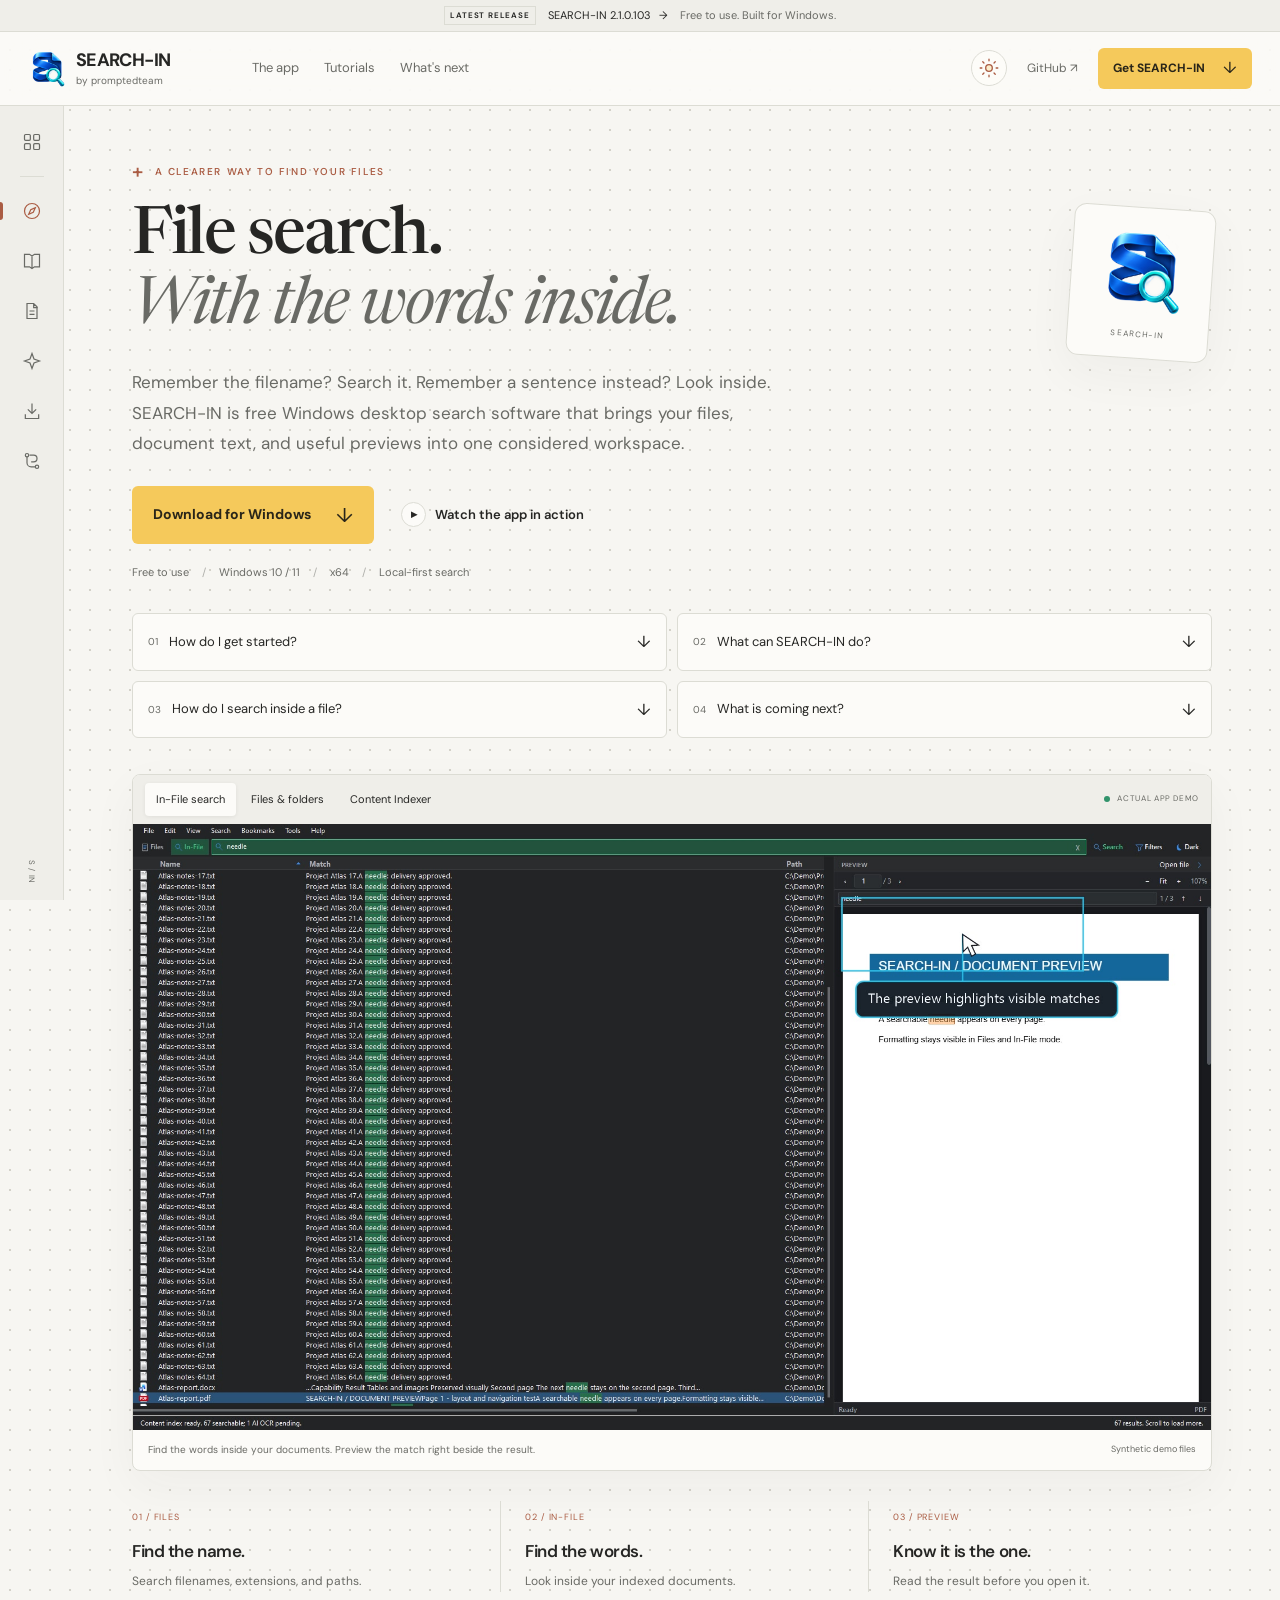
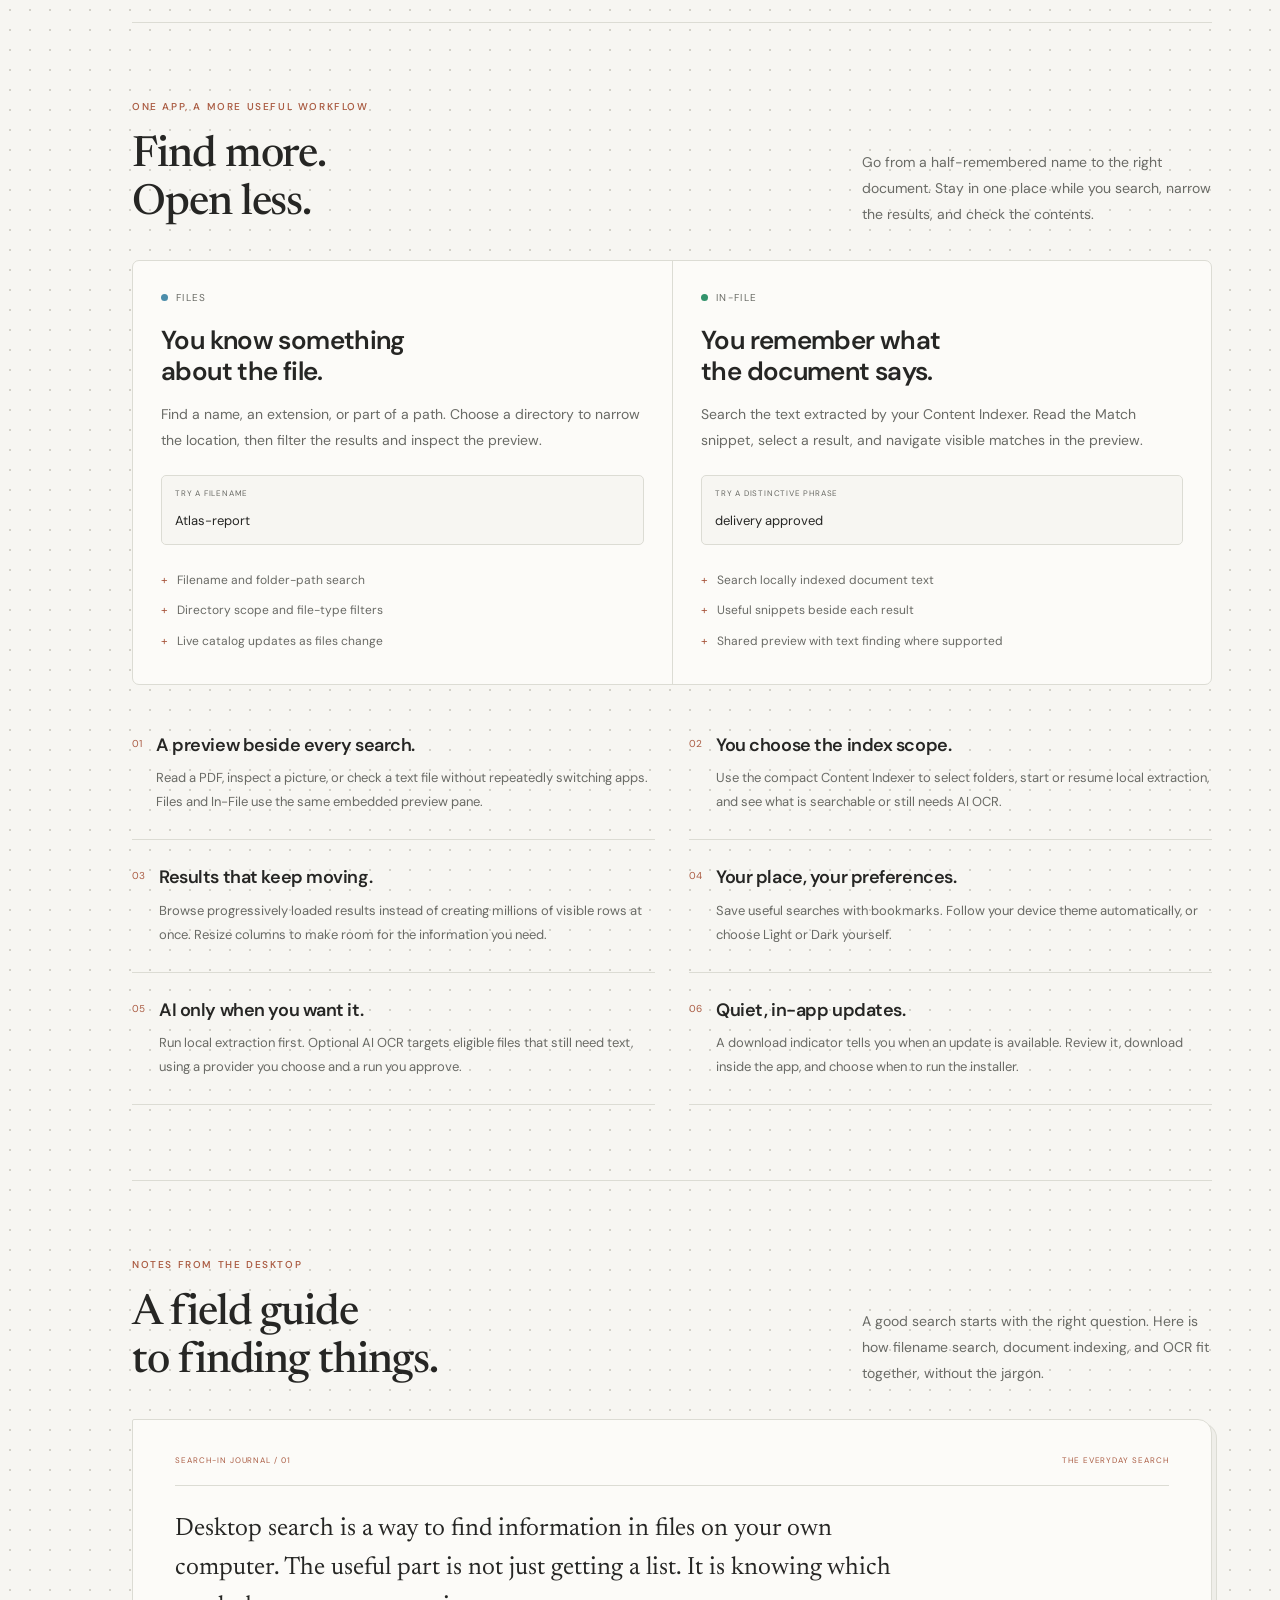
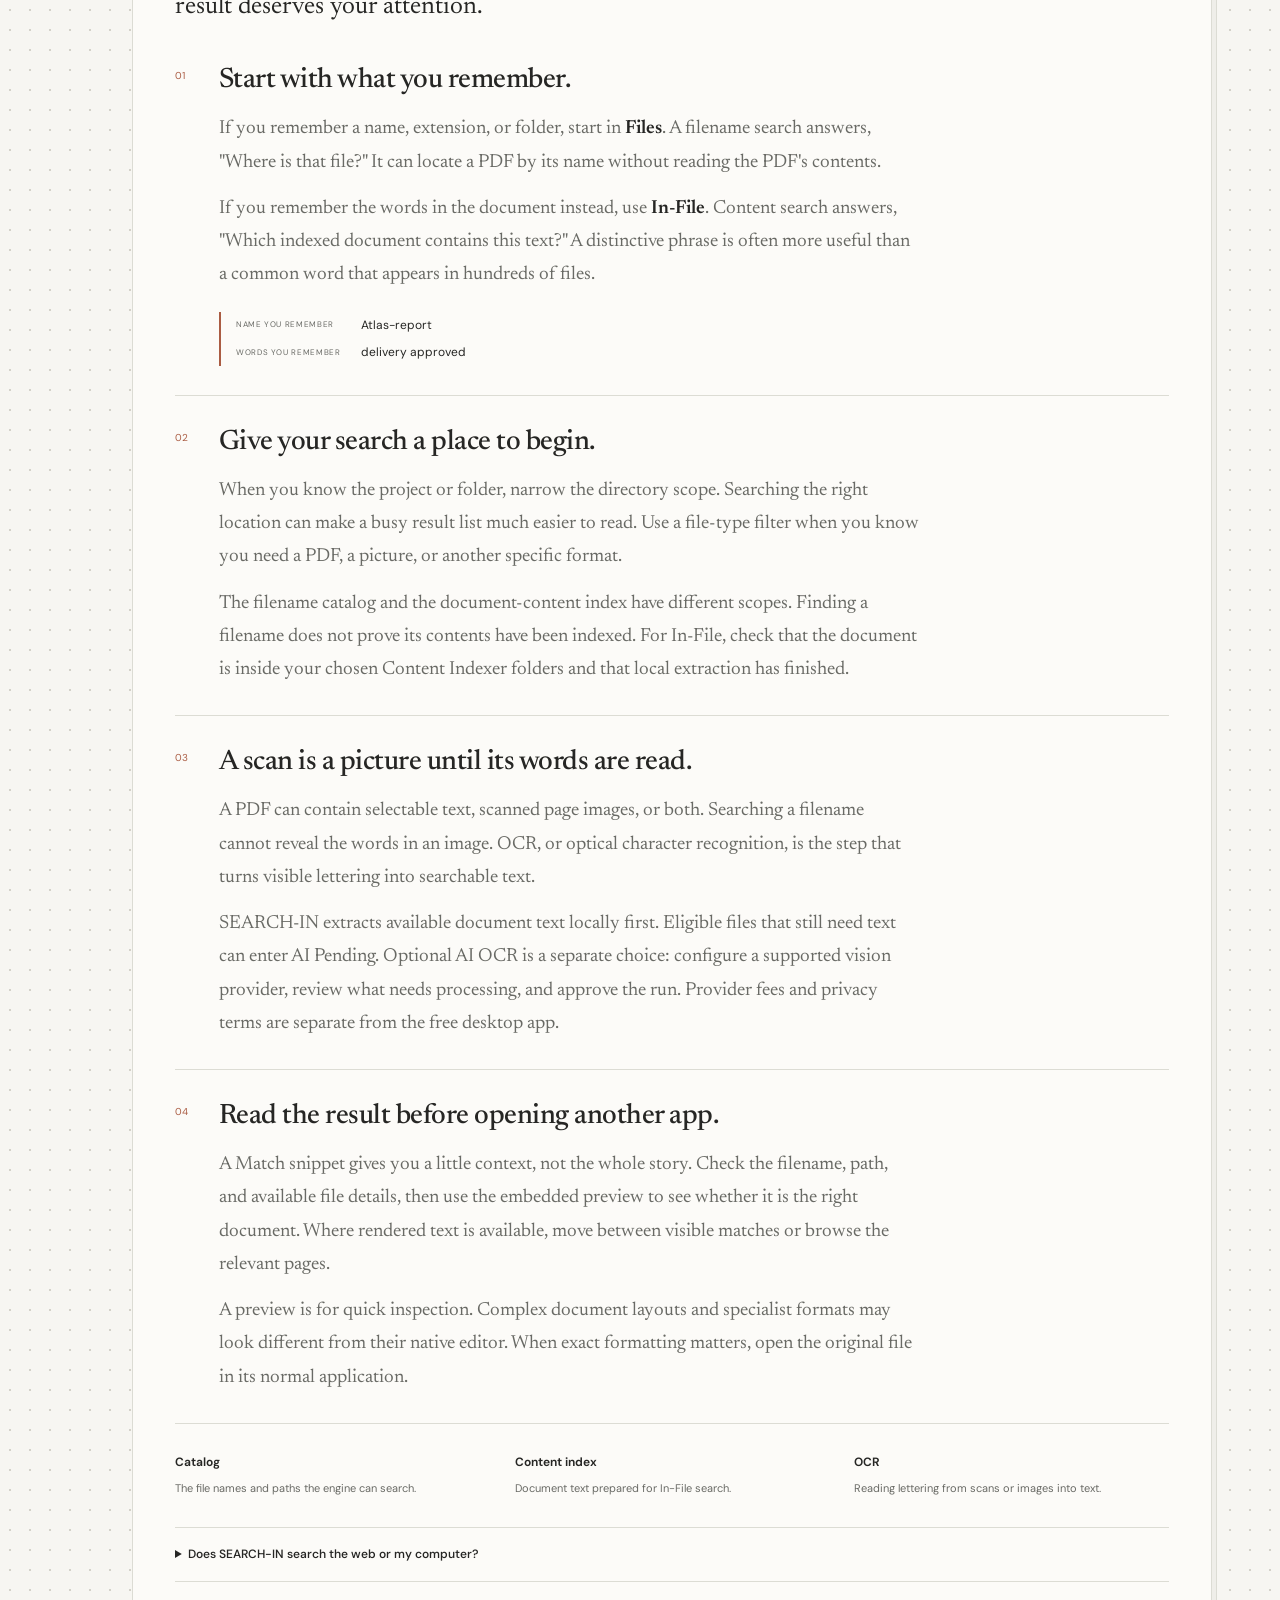
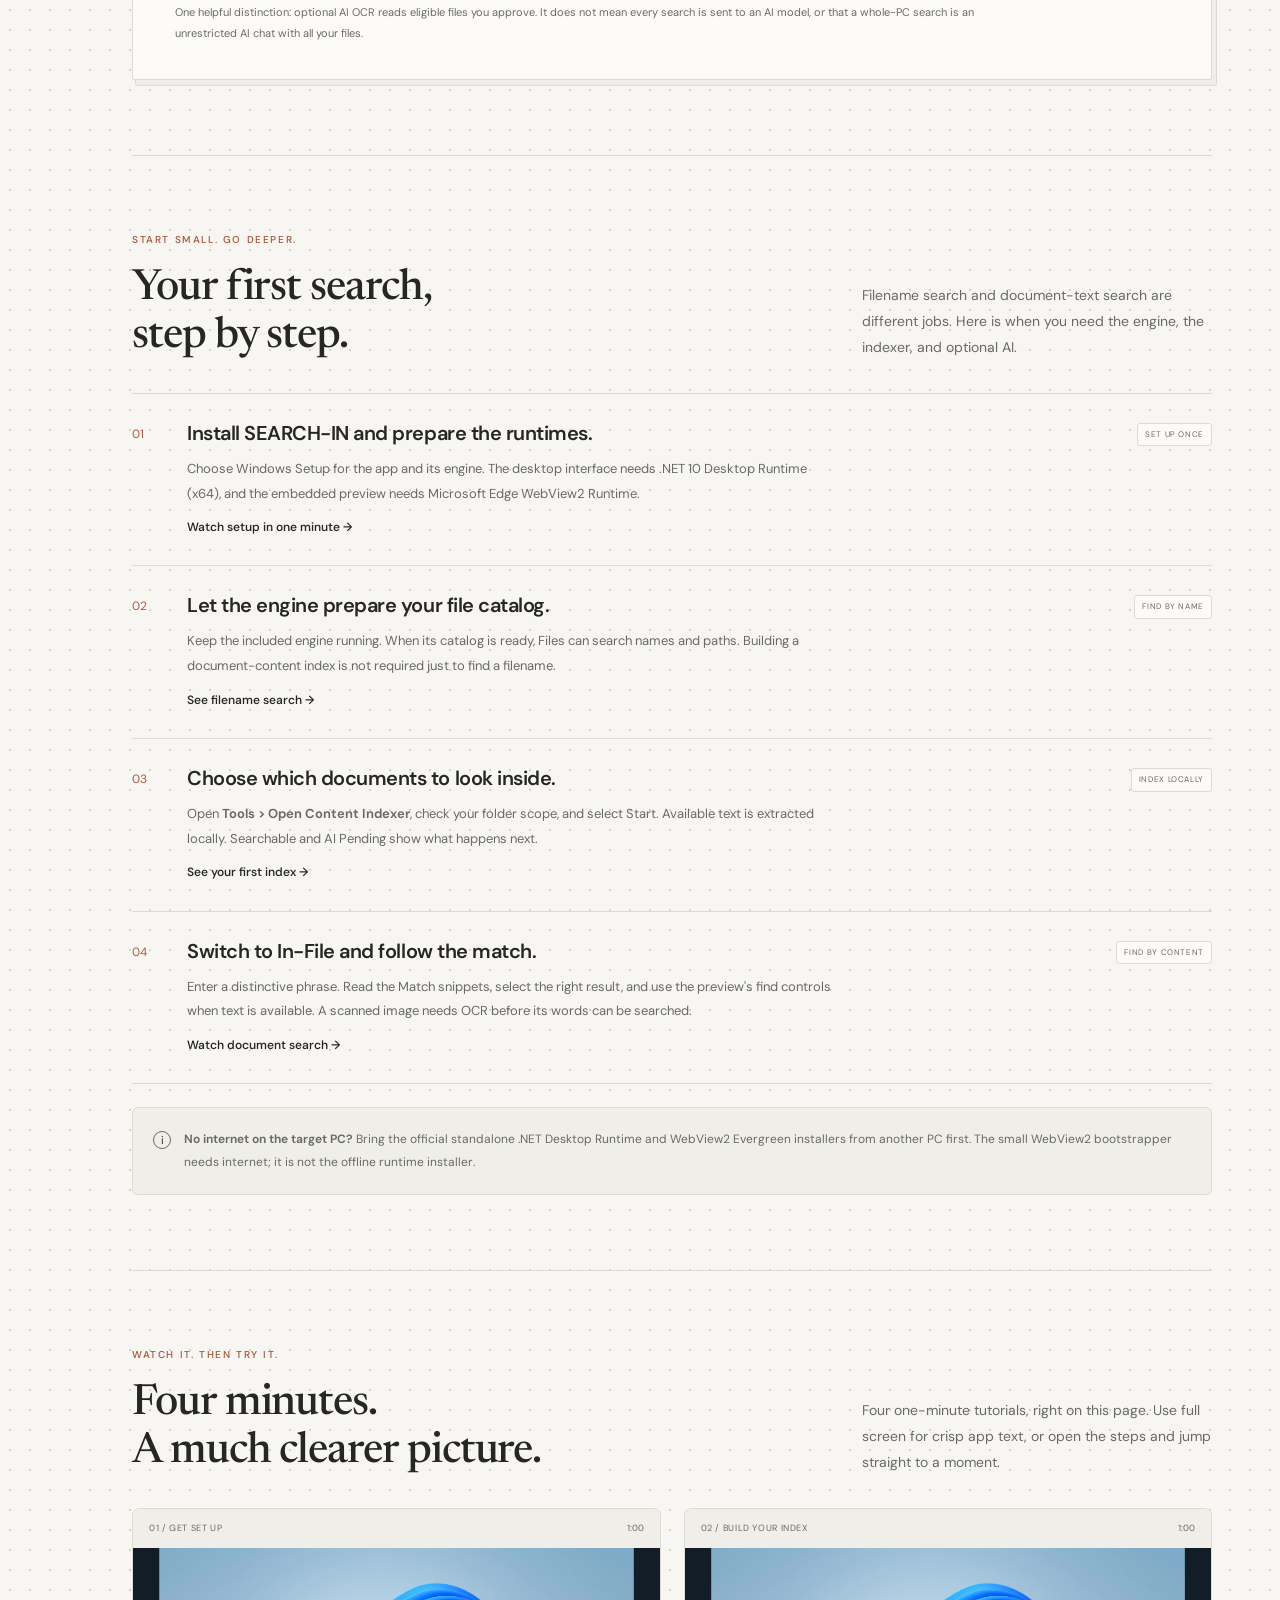
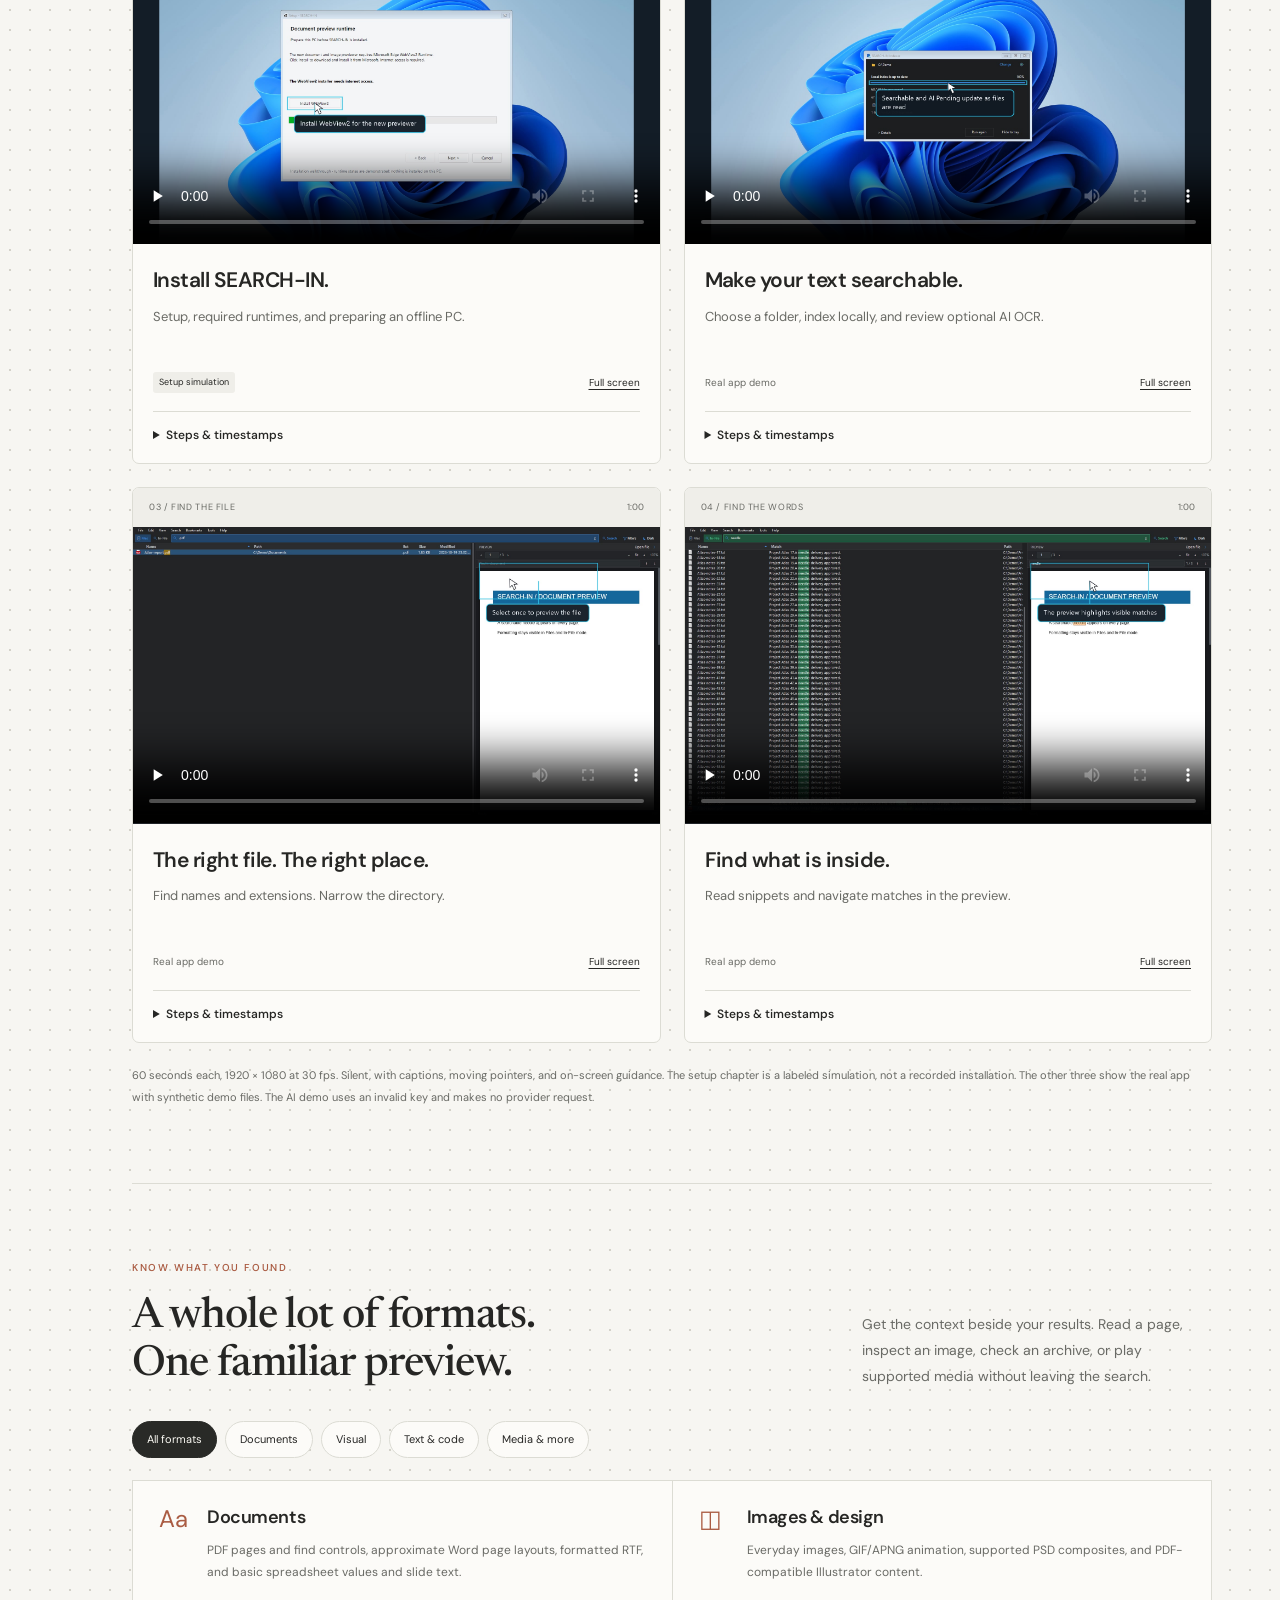
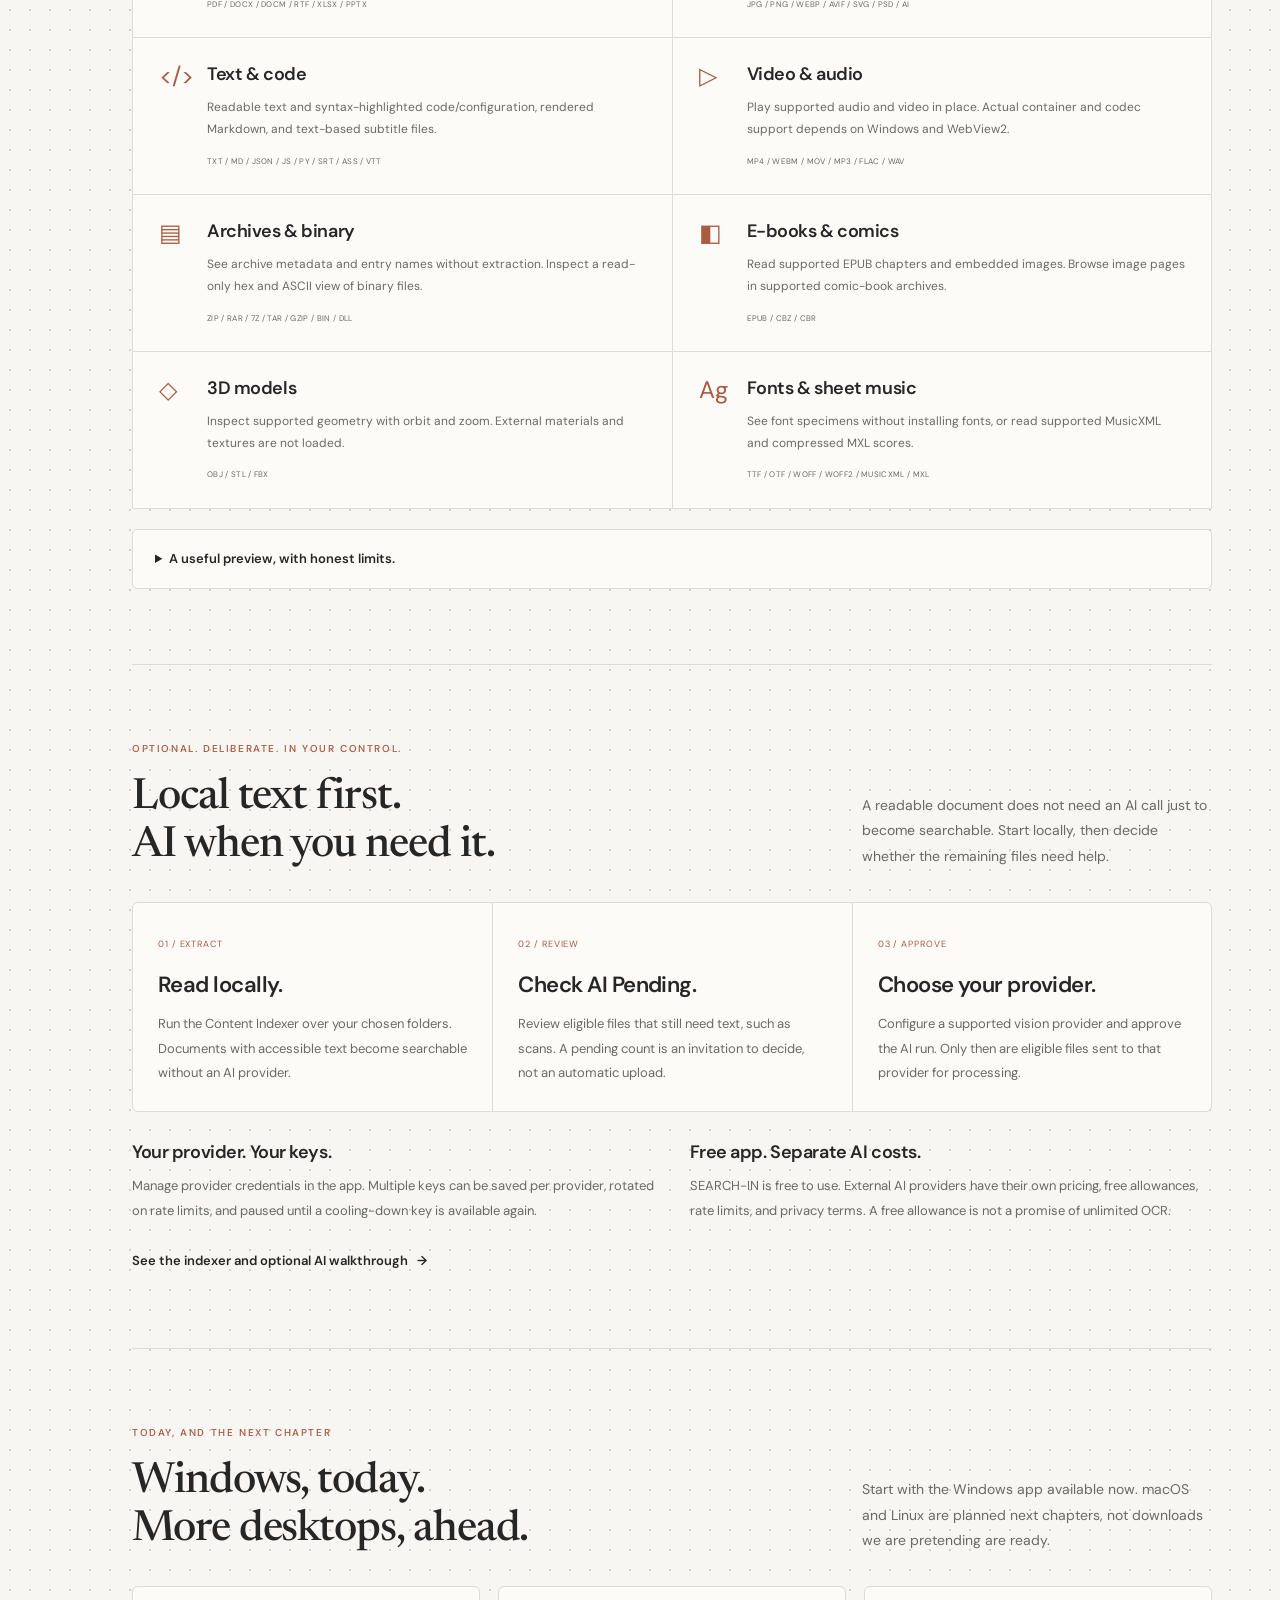
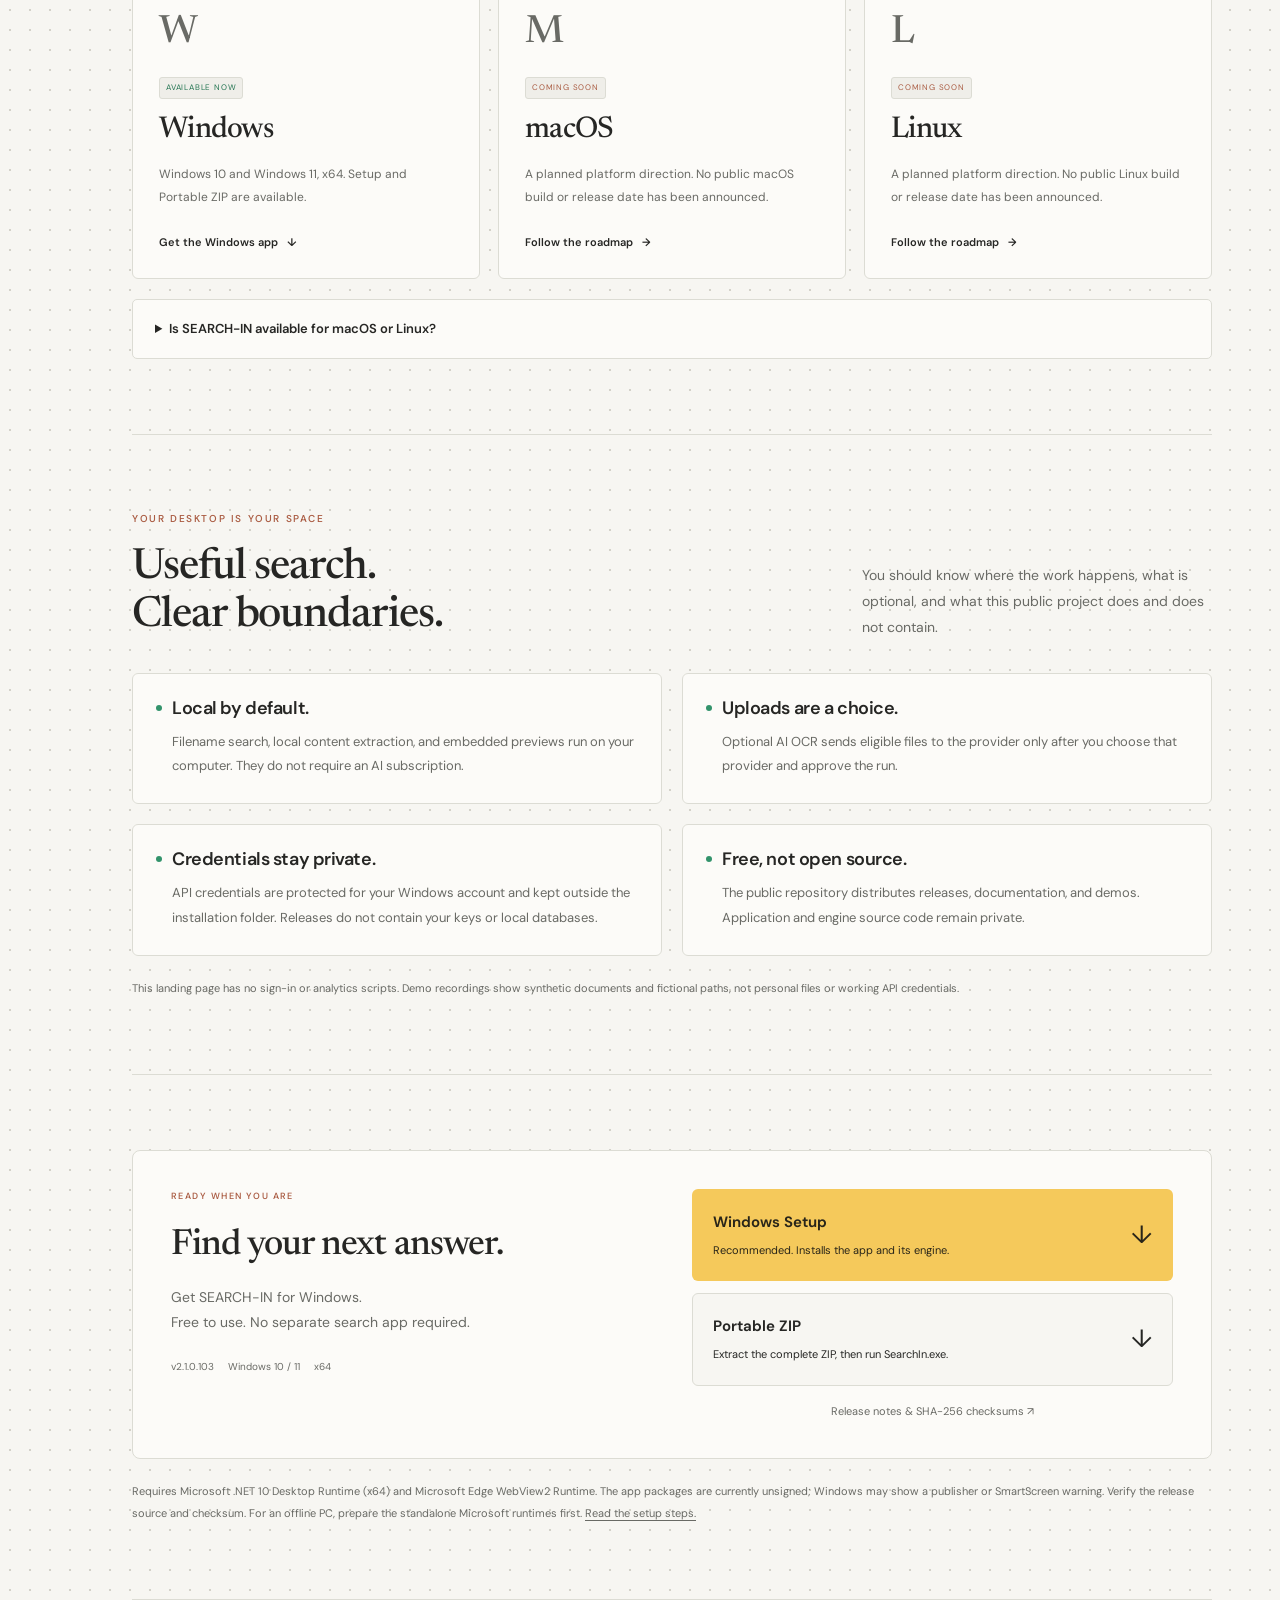
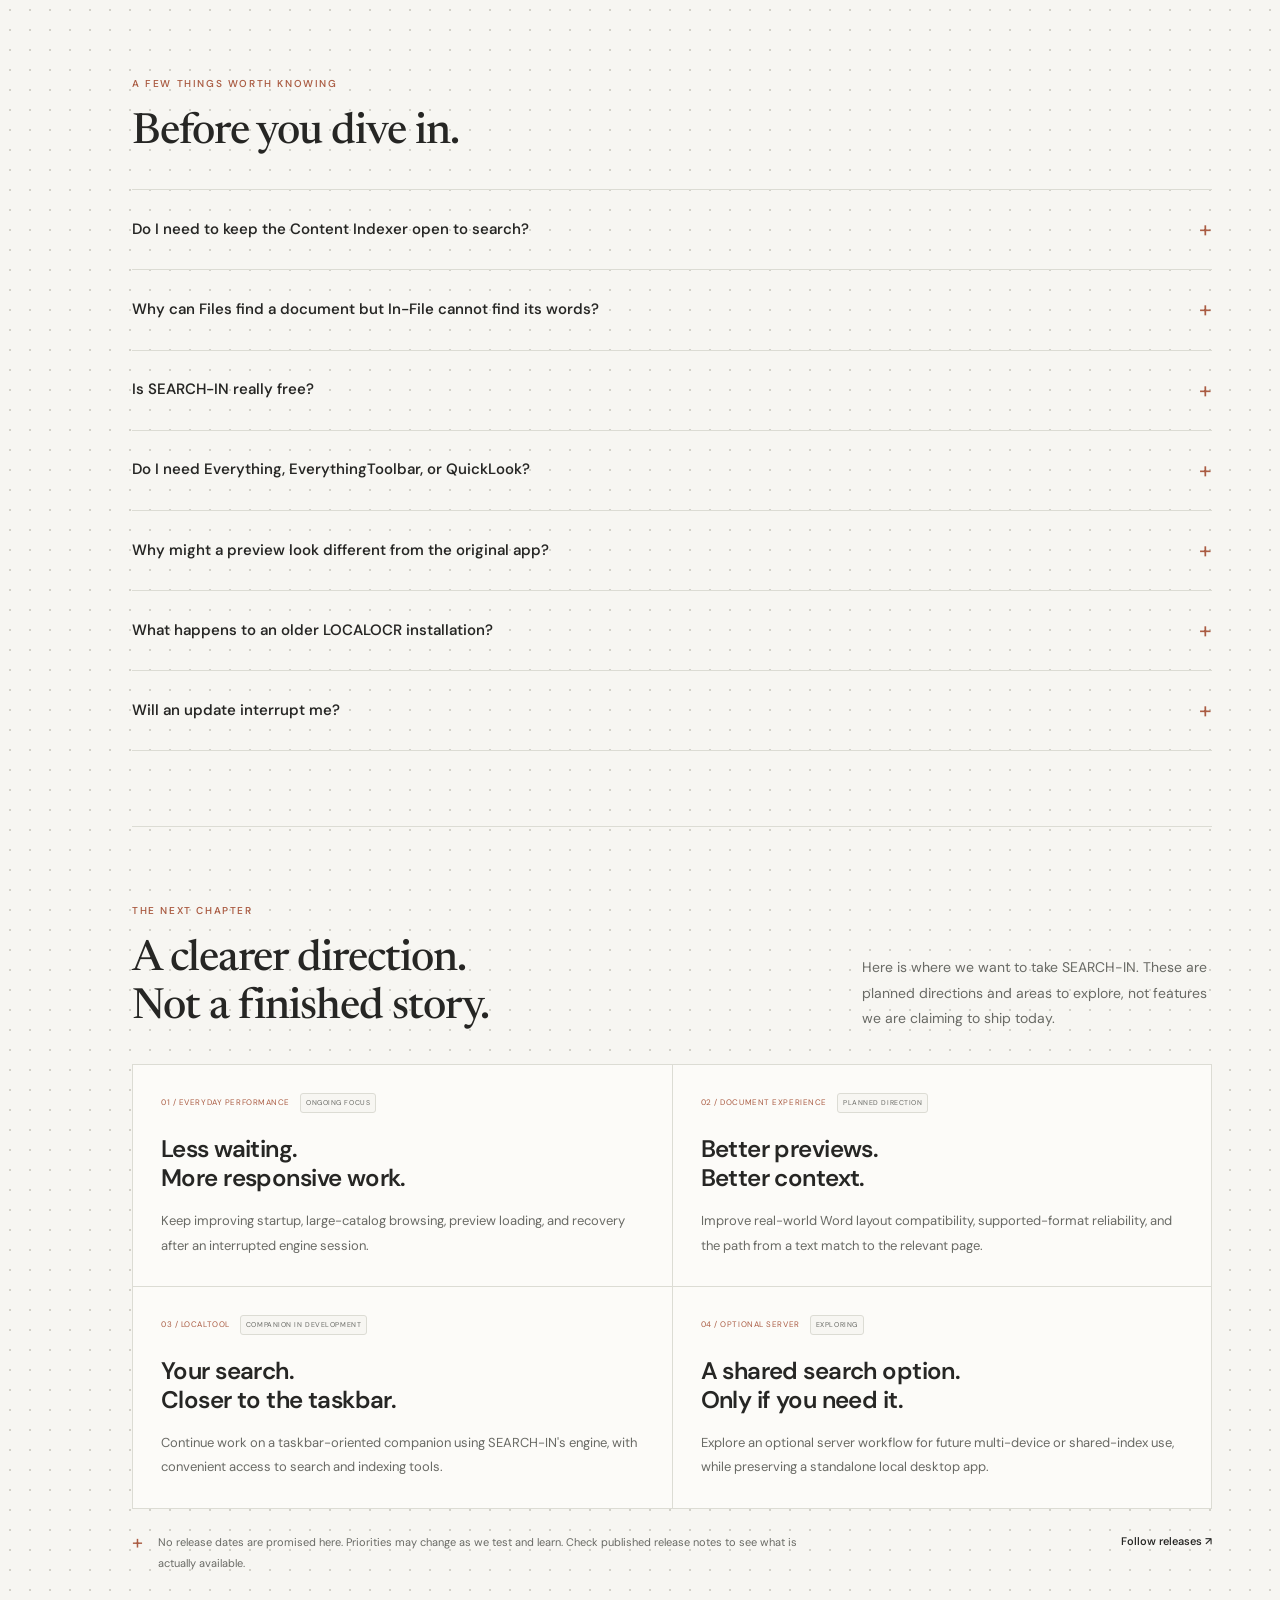
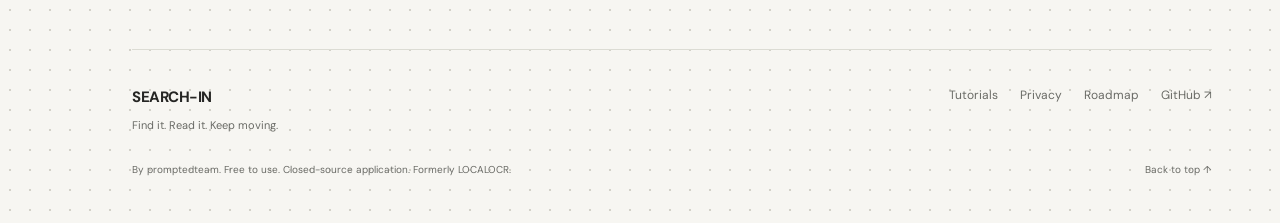
==== commit 3aecdc78: "Polish light and dark theme controls with custom sun and moon icons" ====
--- a/docs/index.html
+++ b/docs/index.html
@@ -27,9 +27,9 @@
   <link rel="preload" href="assets/fonts/dm-sans.ttf" as="font" type="font/ttf" crossorigin>
   <link rel="preload" href="assets/fonts/newsreader-latin.woff2" as="font" type="font/woff2" crossorigin>
   <link rel="alternate" type="text/plain" href="llms.txt" title="Machine-readable SEARCH-IN overview">
-  <link rel="stylesheet" href="assets/site.css?v=20261020-paper">
-  <script src="assets/theme.js?v=20261020-paper"></script>
-  <script src="assets/site.js?v=20261020-paper" defer></script>
+  <link rel="stylesheet" href="assets/site.css?v=20261020-paper-icons">
+  <script src="assets/theme.js?v=20261020-paper-icons"></script>
+  <script src="assets/site.js?v=20261020-paper-icons" defer></script>
   <script type="application/ld+json" id="searchin-structured-data">
   {
     "@context": "https://schema.org",
@@ -94,7 +94,7 @@
   <header class="site-header">
     <a class="brand" href="#showcase" aria-label="SEARCH-IN, back to top"><img src="assets/search-in-mark.png" width="38" height="38" alt=""><span>SEARCH-IN<span class="brand-by">by promptedteam</span></span></a>
     <nav class="header-nav" aria-label="Primary"><a href="#features">The app</a><a href="#guides">Tutorials</a><a href="#roadmap">What's next</a></nav>
-    <div class="header-actions"><button class="theme-toggle" type="button" data-theme-toggle aria-label="Switch color theme"><span aria-hidden="true">&#9680;</span></button><a class="github-link" href="https://github.com/promptedteam/searchin">GitHub <span aria-hidden="true">&#8599;</span></a><a class="button button-small" href="#download">Get SEARCH-IN <span aria-hidden="true">&darr;</span></a></div>
+    <div class="header-actions"><button class="theme-toggle" type="button" data-theme-toggle aria-label="Switch color theme"><svg class="theme-icon" viewBox="0 0 24 24" aria-hidden="true" focusable="false"><g class="theme-sun"><circle cx="12" cy="12" r="3.6"/><path d="M12 2.4v1.8M12 19.8v1.8M2.4 12h1.8m15.6 0h1.8M5.2 5.2l1.3 1.3m11 11 1.3 1.3M5.2 18.8l1.3-1.3m11-11 1.3-1.3"/></g><g class="theme-moon"><path class="moon-crescent" d="M19.8 15.4A8.2 8.2 0 0 1 8.6 4.2a8.3 8.3 0 1 0 11.2 11.2Z"/><path class="moon-star" d="M17.8 2.8v4m-2-2h4"/><circle class="moon-star" cx="21" cy="10" r=".65"/></g></svg></button><a class="github-link" href="https://github.com/promptedteam/searchin">GitHub <span aria-hidden="true">&#8599;</span></a><a class="button button-small" href="#download">Get SEARCH-IN <span aria-hidden="true">&darr;</span></a></div>
   </header>
   <nav class="icon-rail" aria-label="Section menu shortcuts">
     <button type="button" class="rail-button menu-toggle" data-menu-toggle data-tip="Open menu" aria-controls="section-sidebar" aria-expanded="false" aria-label="Open navigation"><svg aria-hidden="true"><use href="#icon-grid"/></svg></button>
--- a/docs/assets/site.css
+++ b/docs/assets/site.css
@@ -102,8 +102,20 @@
 .header-nav a:hover, .github-link:hover { color: var(--ink); }
 .header-actions { margin-left: auto; gap: 20px; }
 .github-link { font-size: 12px; color: var(--muted); }
-.theme-toggle { width: 32px; height: 32px; border: 1px solid var(--line); border-radius: 50%; display: grid; place-items: center; font-size: 22px; line-height: 1; }
-.theme-toggle:hover { background: var(--panel); }
+.theme-toggle { width: 36px; height: 36px; border: 1px solid var(--line); border-radius: 50%; display: grid; place-items: center; padding: 0; background: color-mix(in srgb, var(--paper) 75%, transparent); transition: background .2s, border-color .2s, box-shadow .2s; }
+.theme-toggle:hover { background: var(--paper); border-color: var(--clay); box-shadow: 0 2px 12px #66553c12; }
+.theme-icon { width: 22px; height: 22px; stroke-width: 1.45; stroke-linecap: round; stroke-linejoin: round; overflow: visible; }
+.theme-sun, .theme-moon { transform-origin: 12px 12px; transition: opacity .22s, transform .32s cubic-bezier(.2,.7,.3,1); }
+.theme-sun { stroke: var(--clay); opacity: 1; transform: rotate(0) scale(1); }
+.theme-sun circle { fill: color-mix(in srgb, var(--accent) 28%, transparent); }
+.theme-moon { opacity: 0; transform: rotate(-25deg) scale(.65); }
+.moon-crescent { fill: #b9c5ac22; }.moon-star { stroke: var(--clay); }
+:root[data-theme="dark"] .theme-sun { opacity: 0; transform: rotate(70deg) scale(.6); }
+:root[data-theme="dark"] .theme-moon { opacity: 1; transform: rotate(0) scale(1); }
+@media(prefers-color-scheme:dark){
+  :root:not([data-theme="light"]) .theme-sun { opacity: 0; transform: rotate(70deg) scale(.6); }
+  :root:not([data-theme="light"]) .theme-moon { opacity: 1; transform: rotate(0) scale(1); }
+}
 .button { display: inline-flex; align-items: center; justify-content: center; gap: 25px; border-radius: 6px; padding: 15px 21px; background: var(--accent); color: var(--accent-ink); font-size: 14px; font-weight: 700; line-height: 1.4; transition: background .2s, transform .2s; }
 .button:hover { background: var(--accent-hover); transform: translateY(-2px); }
 .button span { font-size: 20px; font-weight: 400; }
@@ -371,7 +383,7 @@
   .announcement { height: 28px; font-size: 10px; gap: 9px; }.announcement-note { display: none; }.new-label { font-size: 7px; }
   .site-header { height: 66px; top: 28px; padding: 0 14px; gap: 8px; }.brand { font-size: 15px; gap: 6px; }
   .brand img { width: 30px; height: 30px; }.brand-by { font-size: 8px; }.header-nav, .github-link { display: none; }
-  .header-actions { gap: 9px; }.theme-toggle { width: 28px; height: 28px; font-size: 19px; }
+  .header-actions { gap: 9px; }.theme-toggle { width: 30px; height: 30px; }.theme-icon { width: 19px; height: 19px; }
   .button-small { padding: 10px 11px; font-size: 10px; gap: 10px; }.button-small span { font-size: 14px; }
   .main-content { padding: 0 20px; }.section-block { padding: 52px 0; }.hero { padding: 34px 0 0; }
   h1 { font-size: clamp(35px,8.6vw,49px); line-height: 1.12; }h2 { font-size: 35px; }
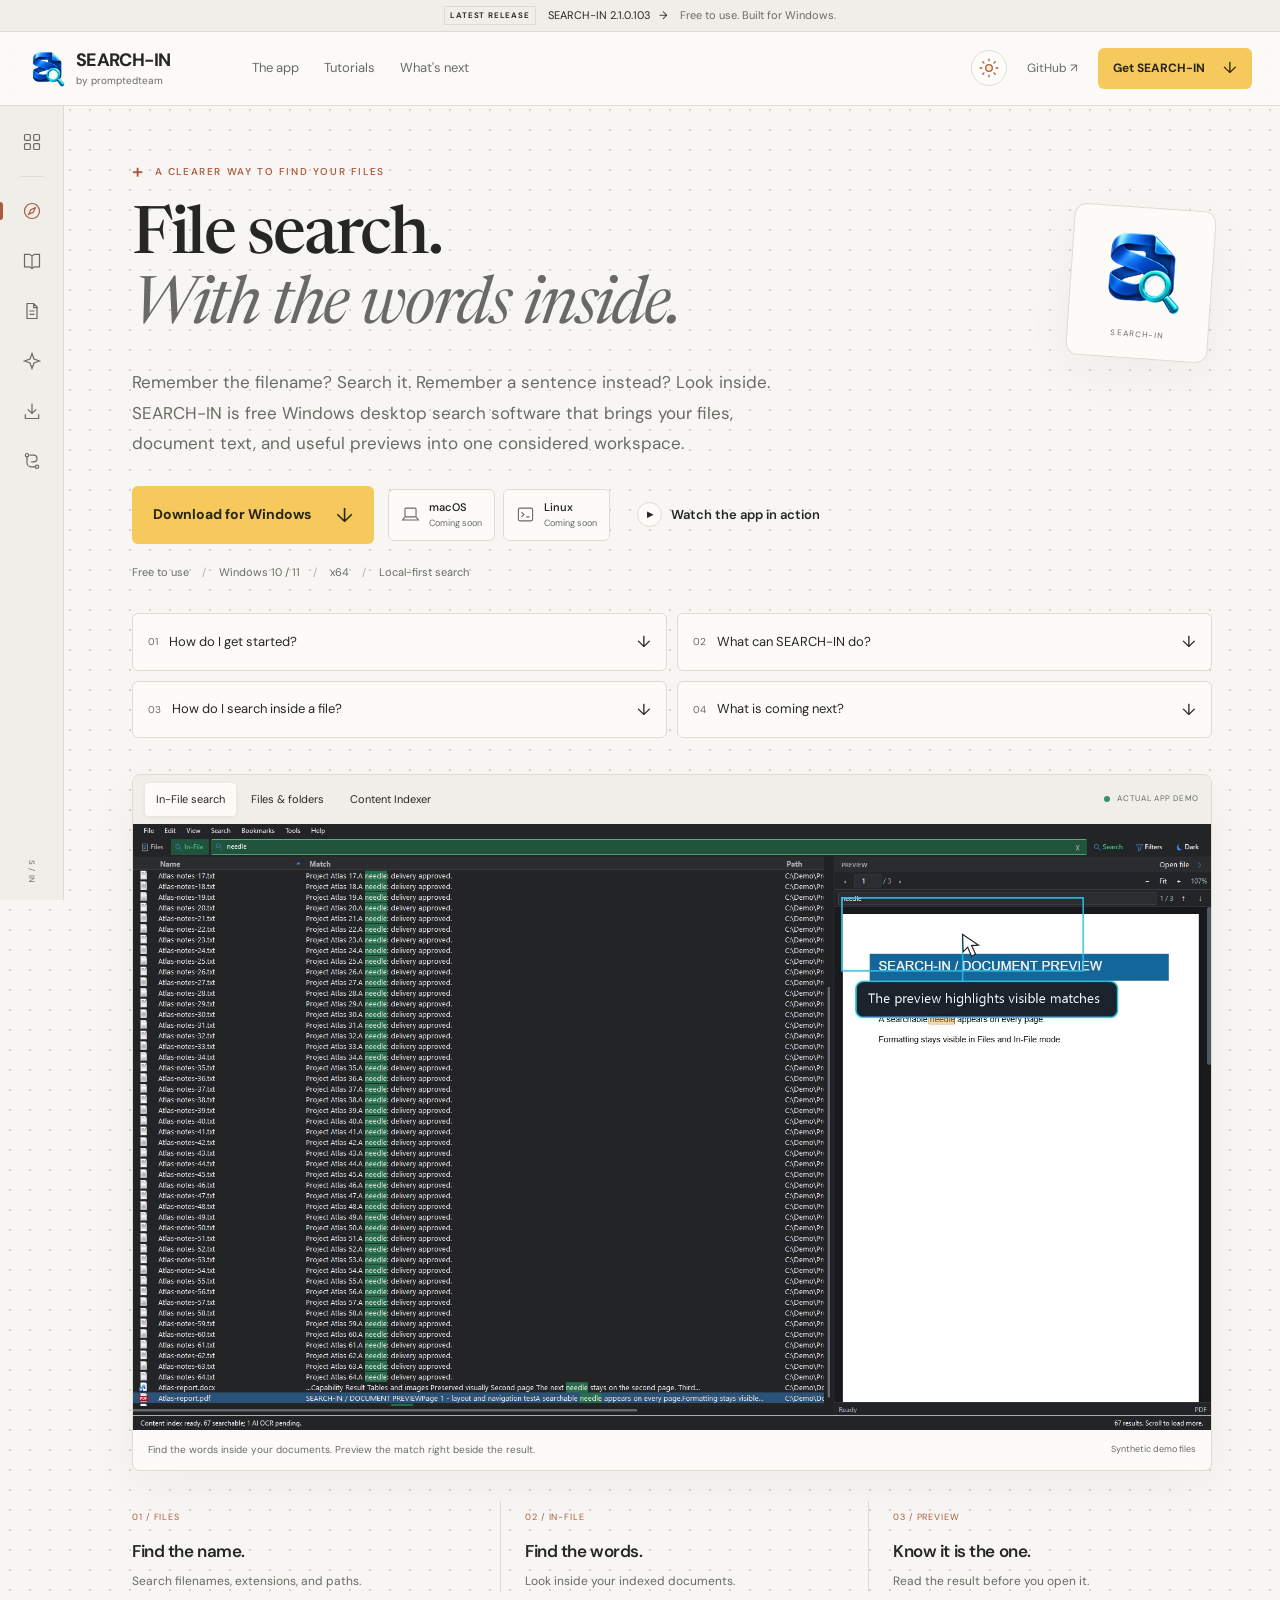
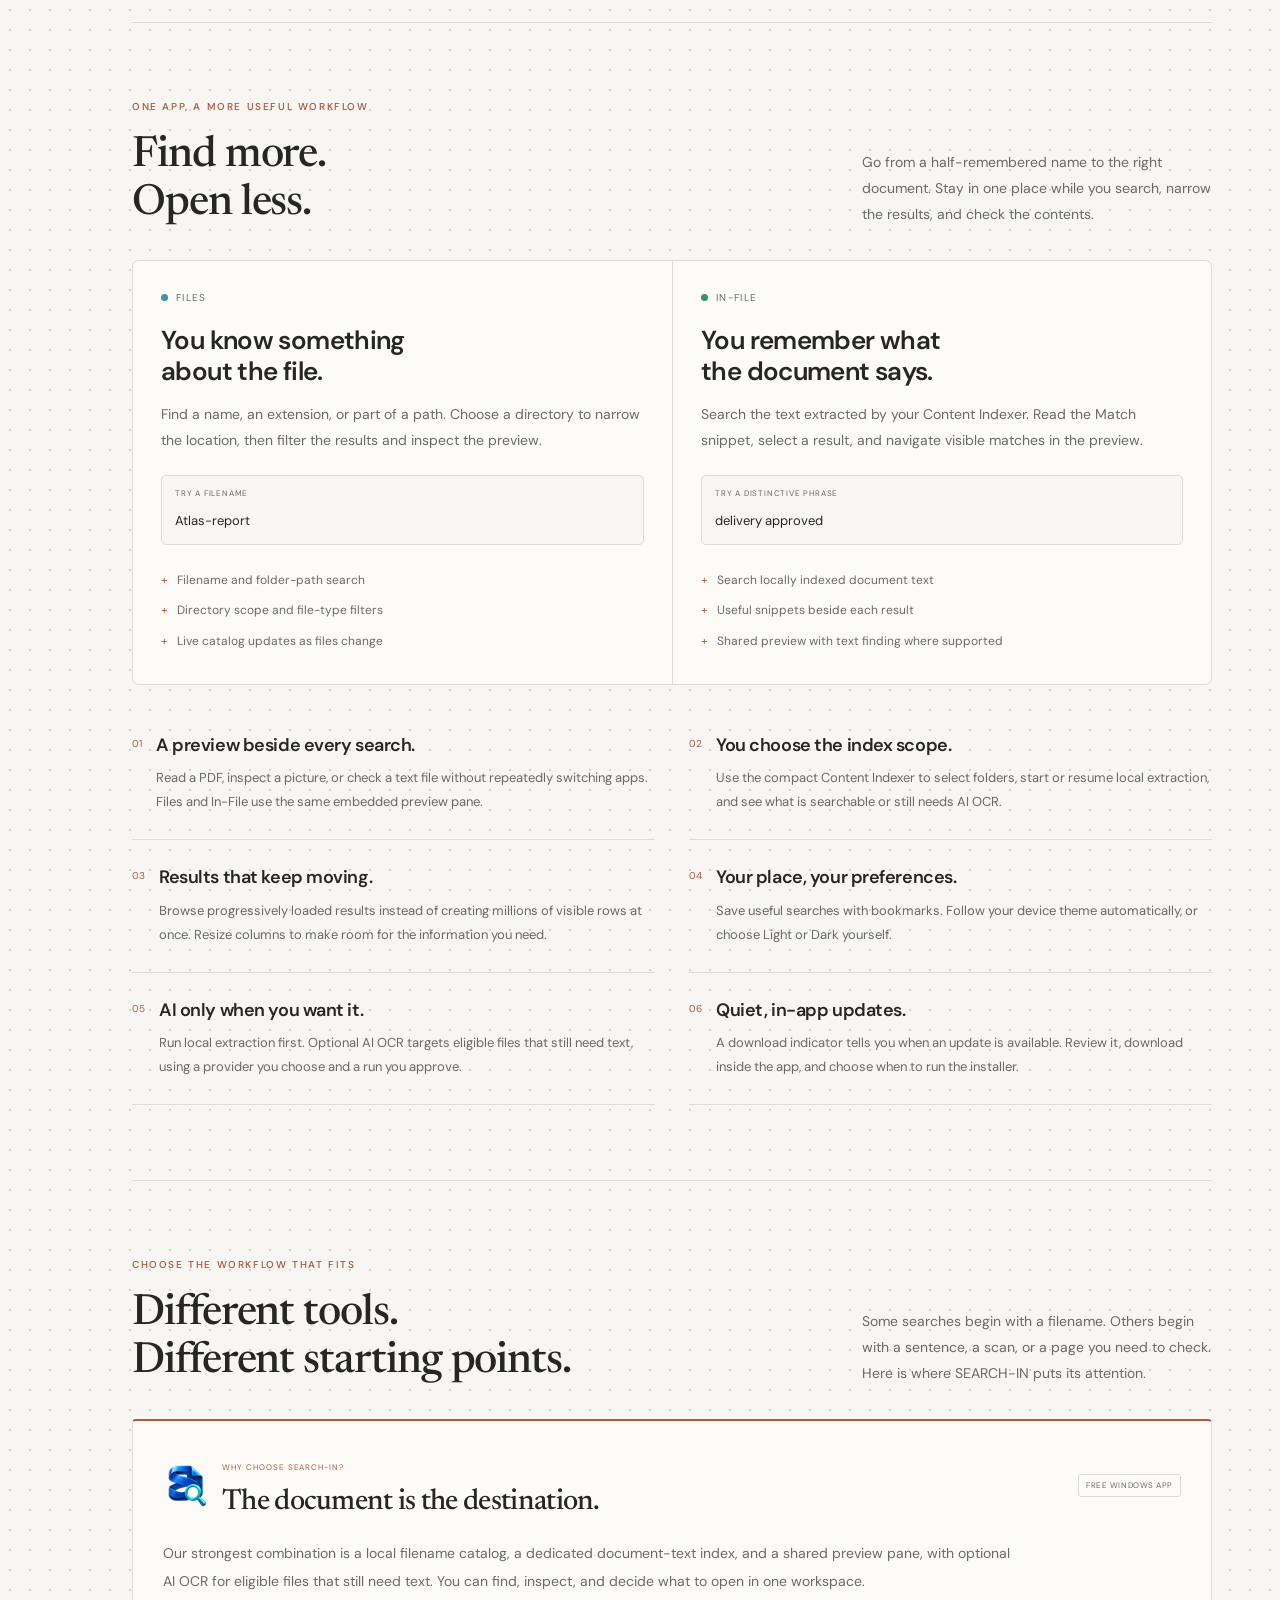
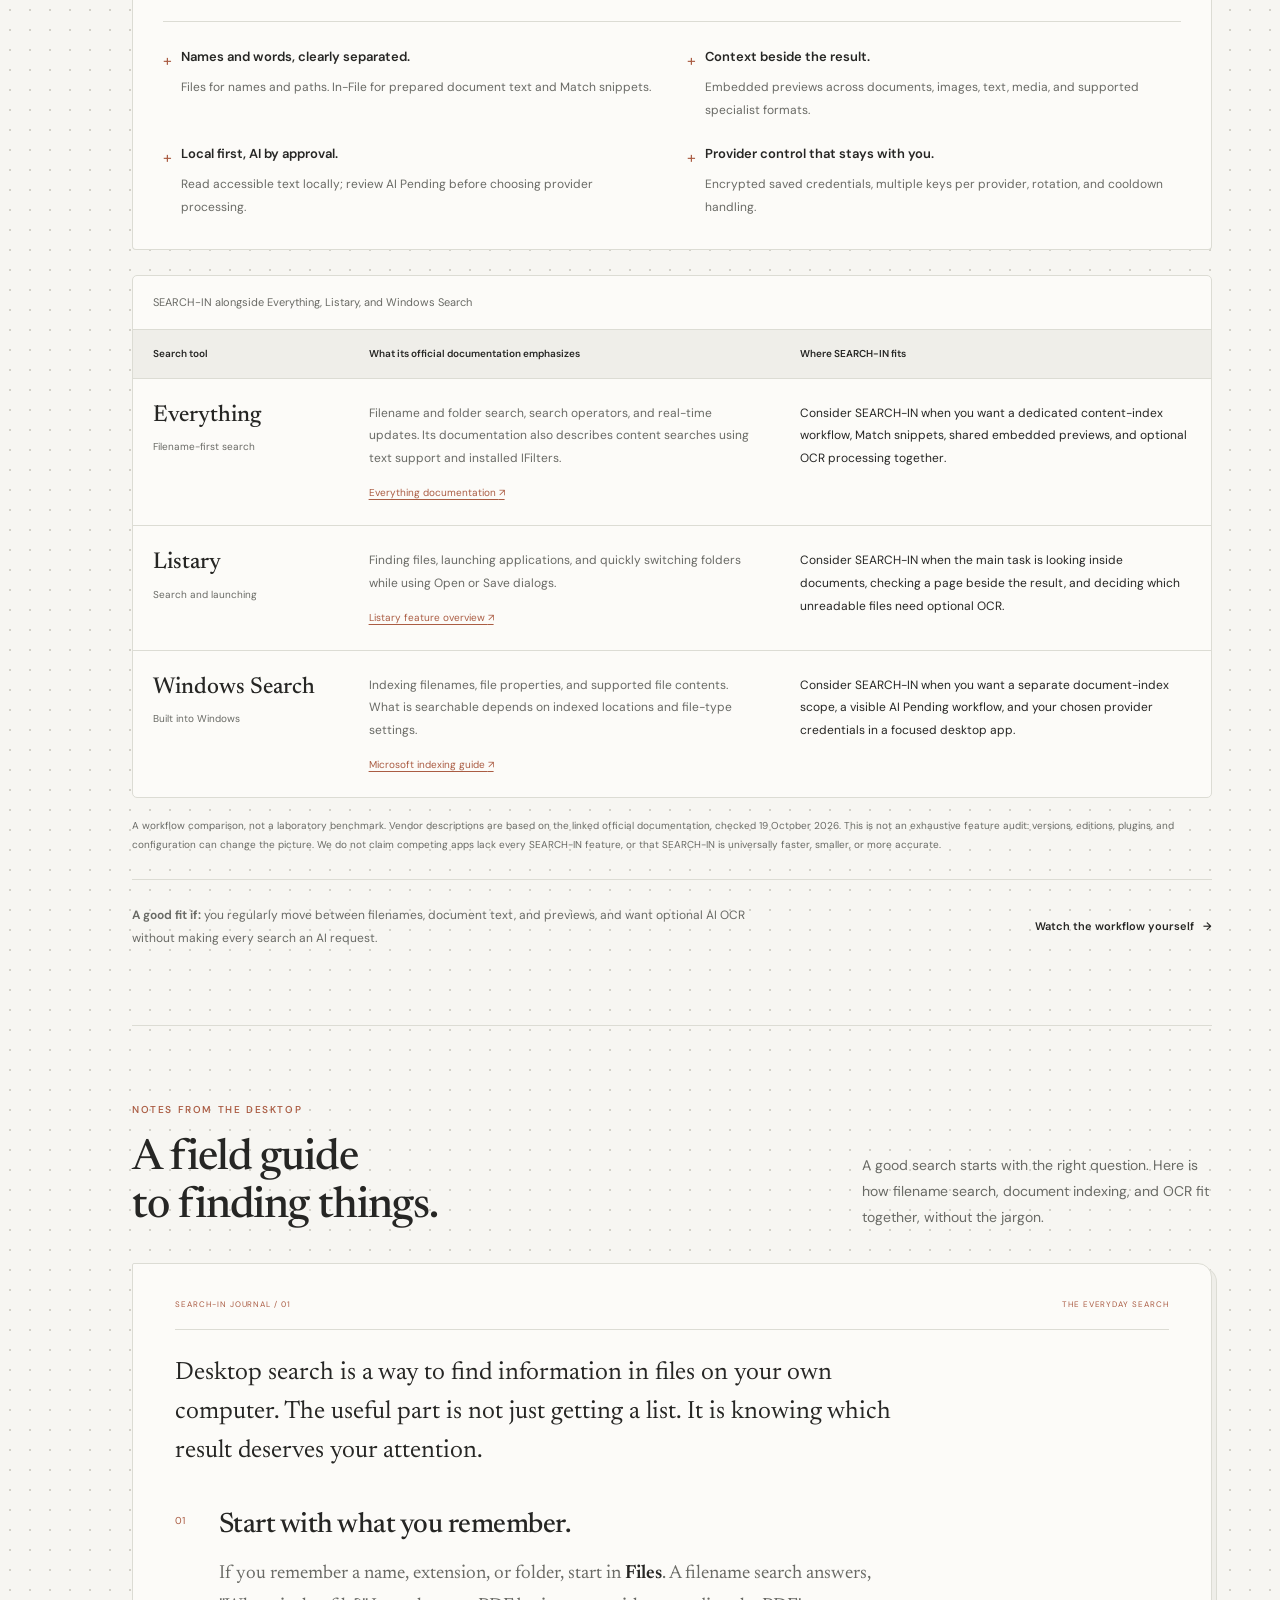
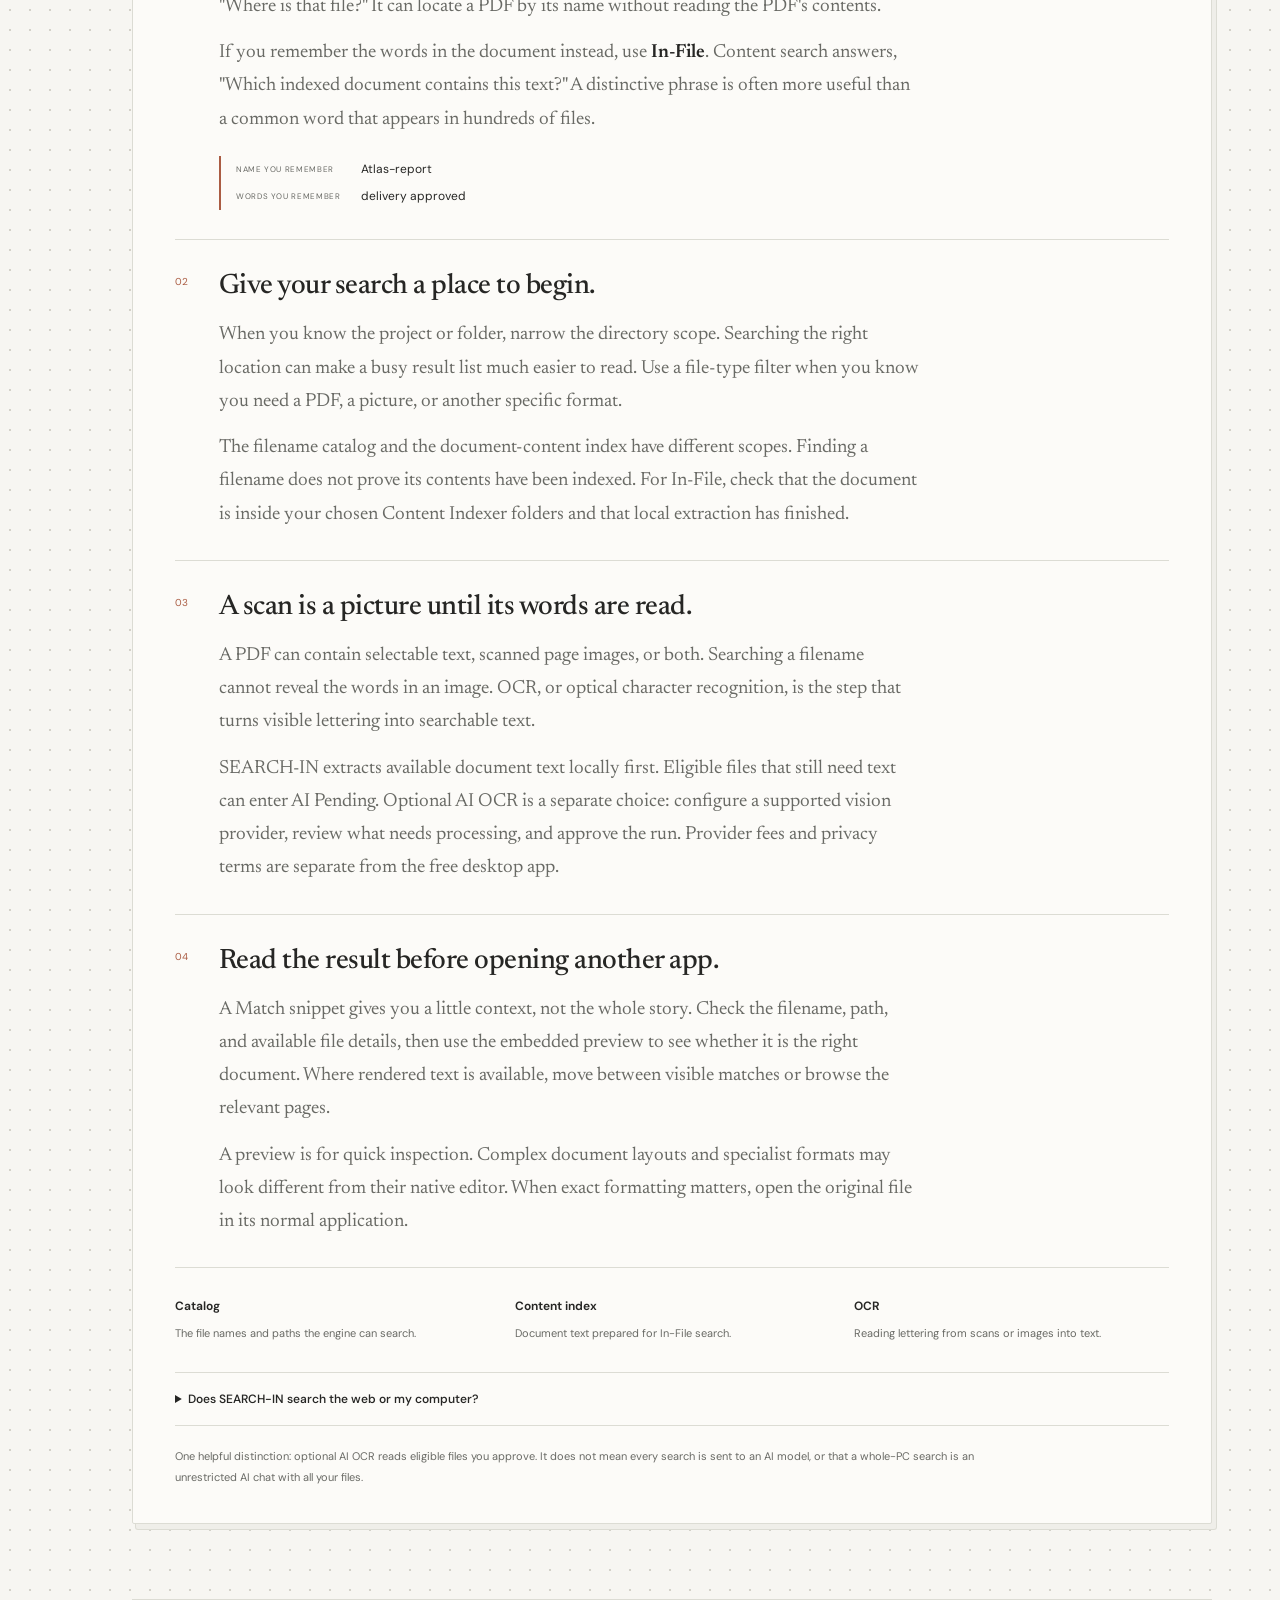
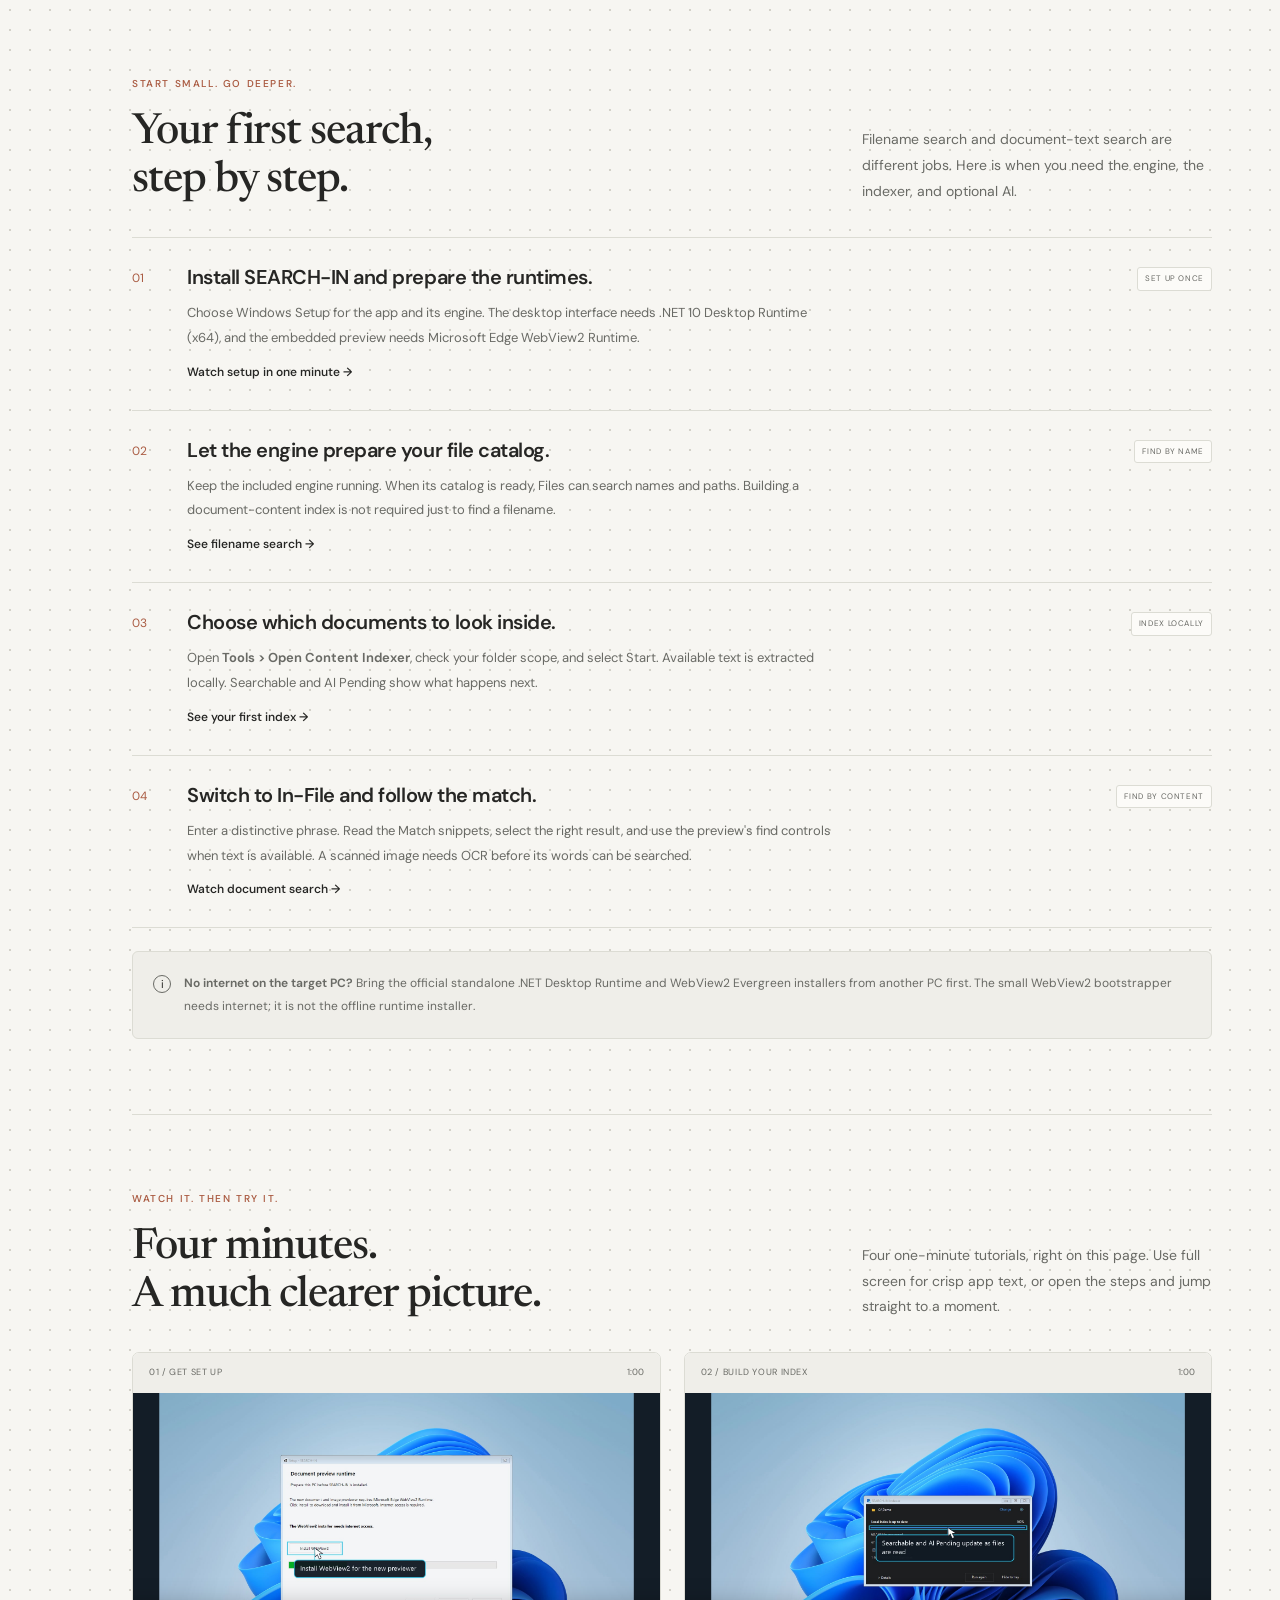
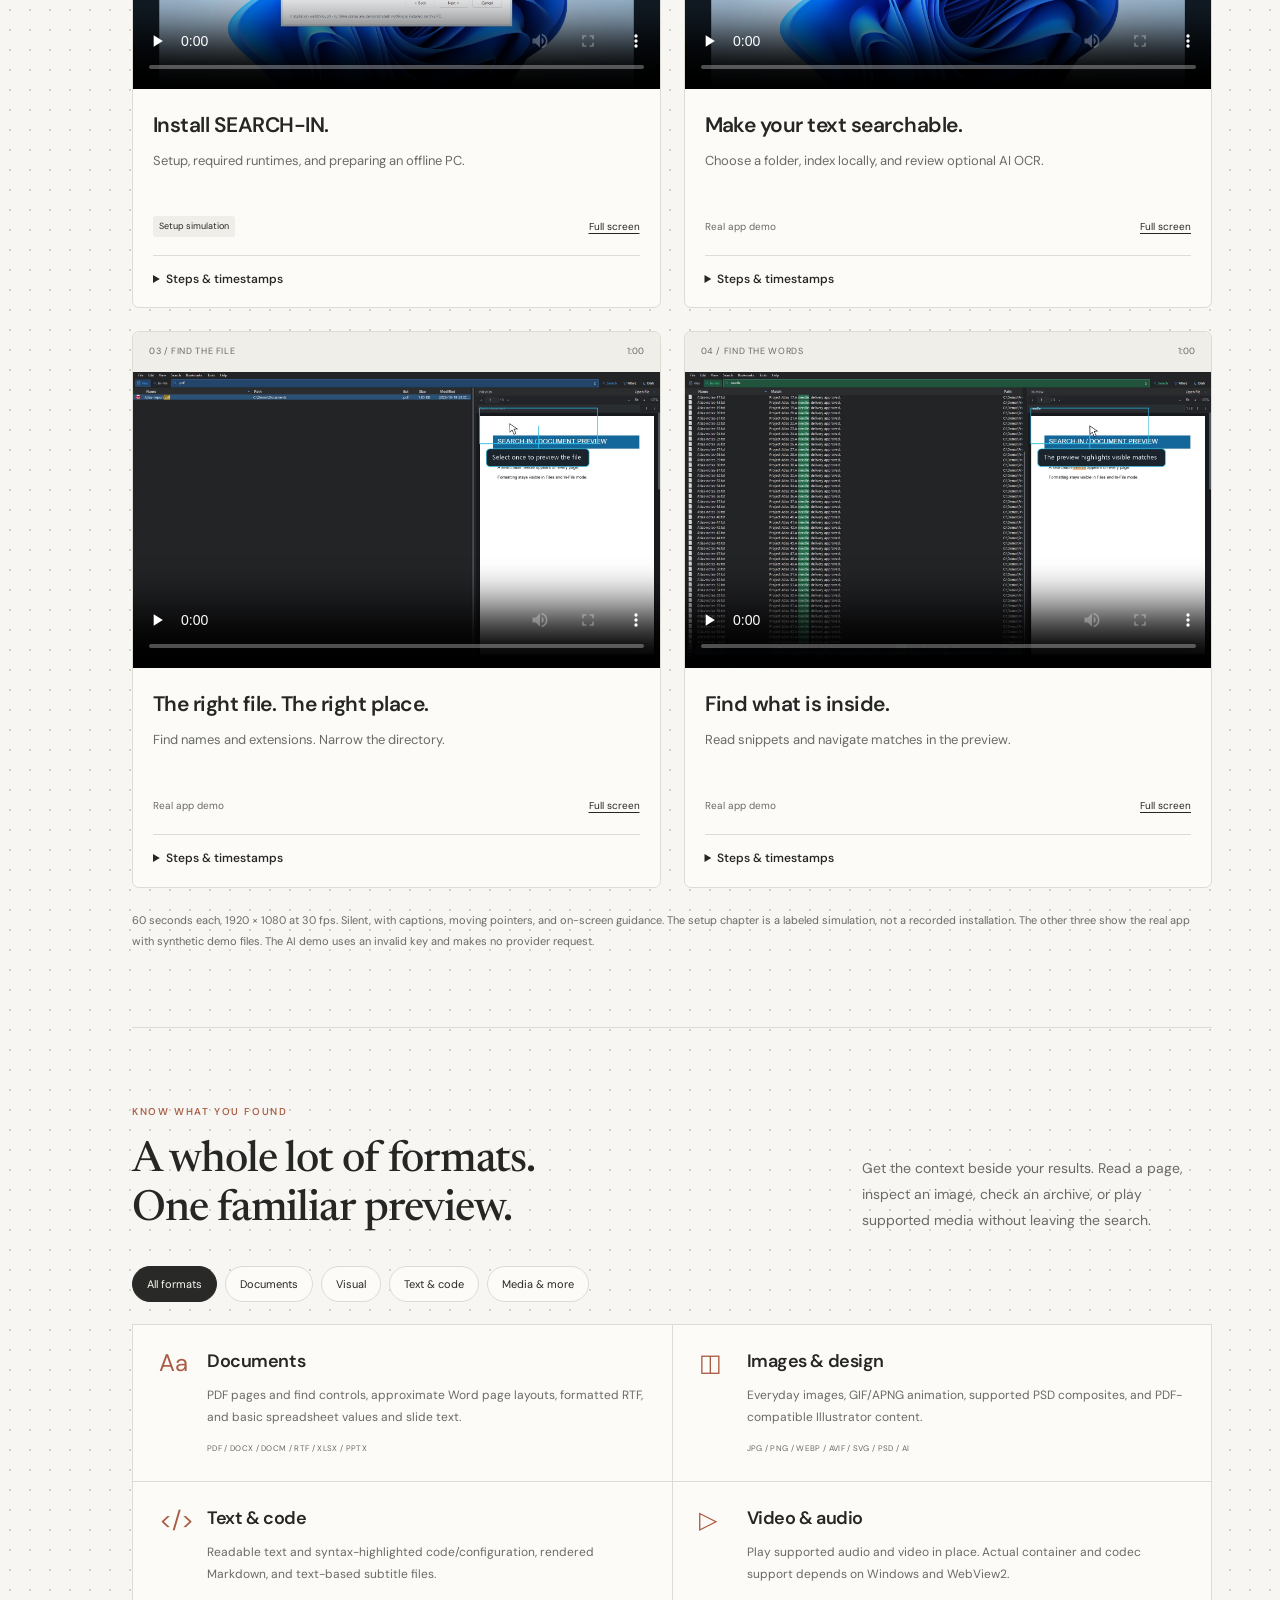
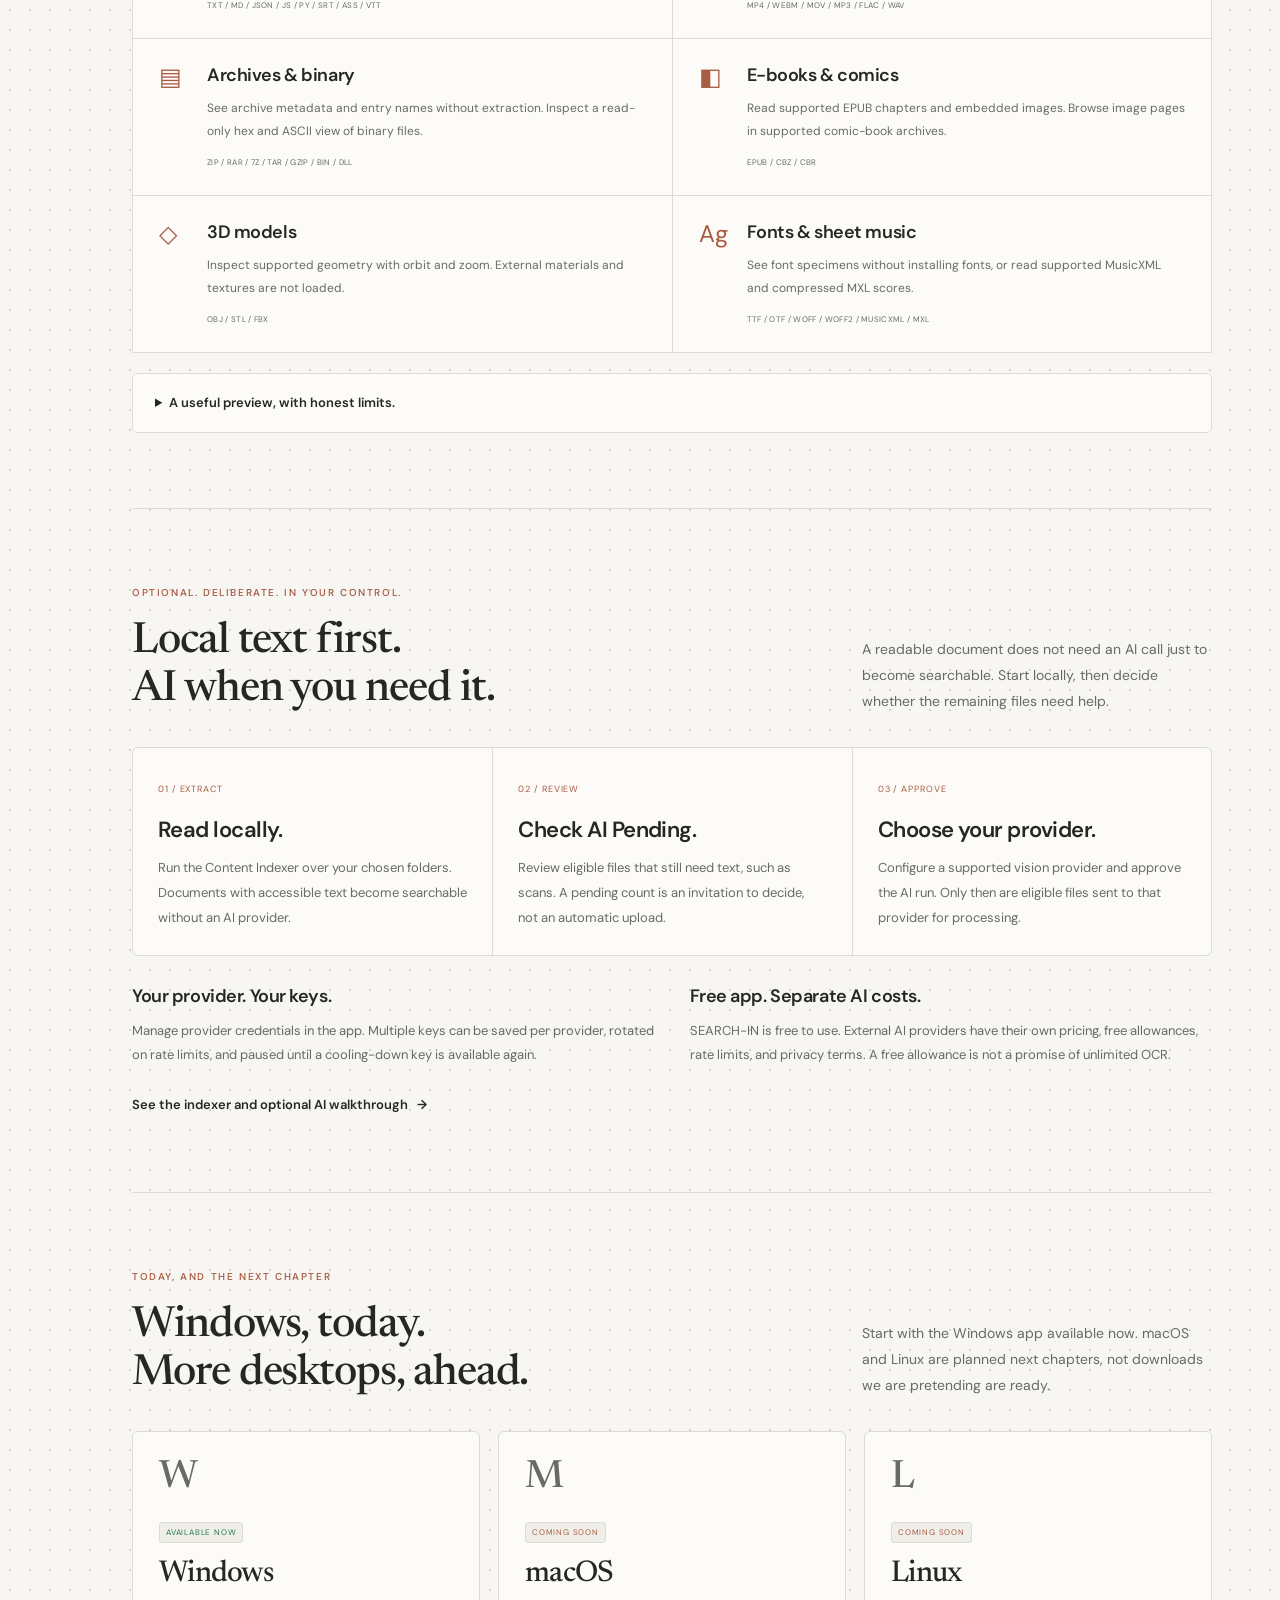
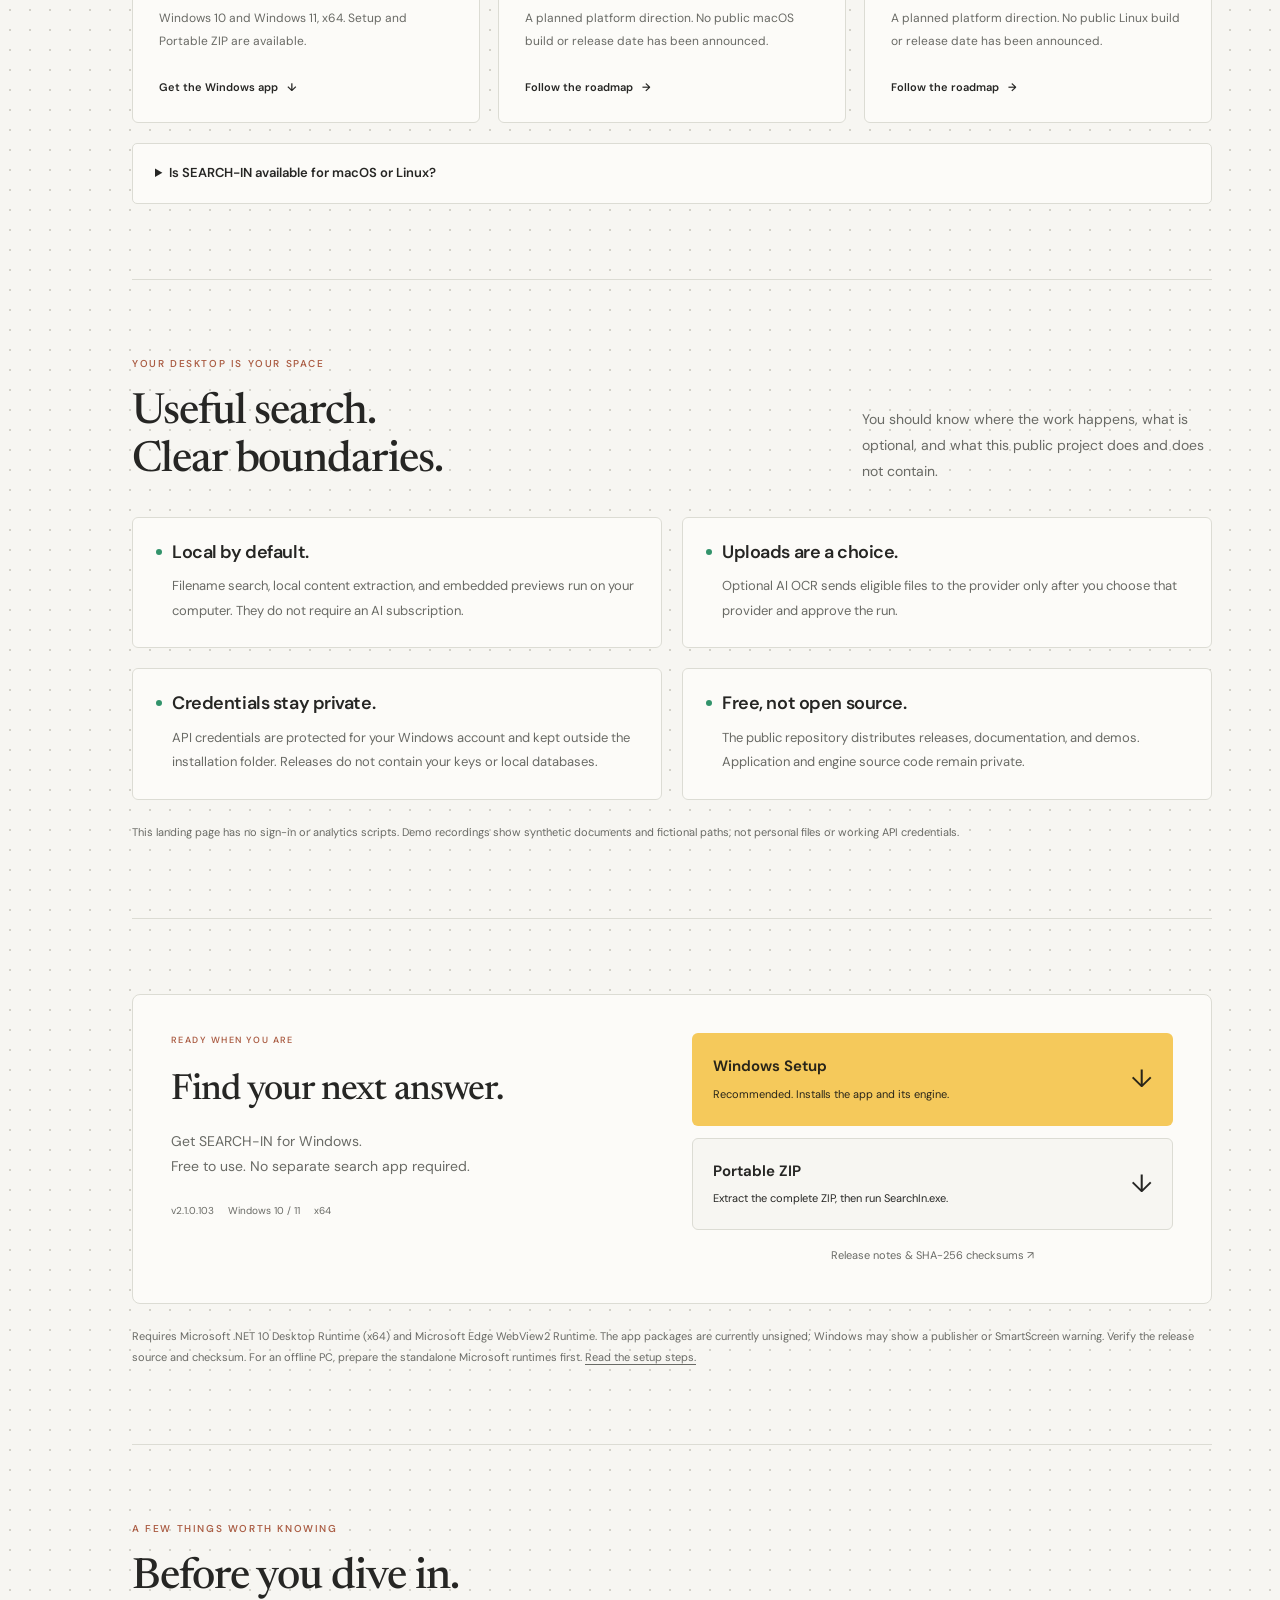
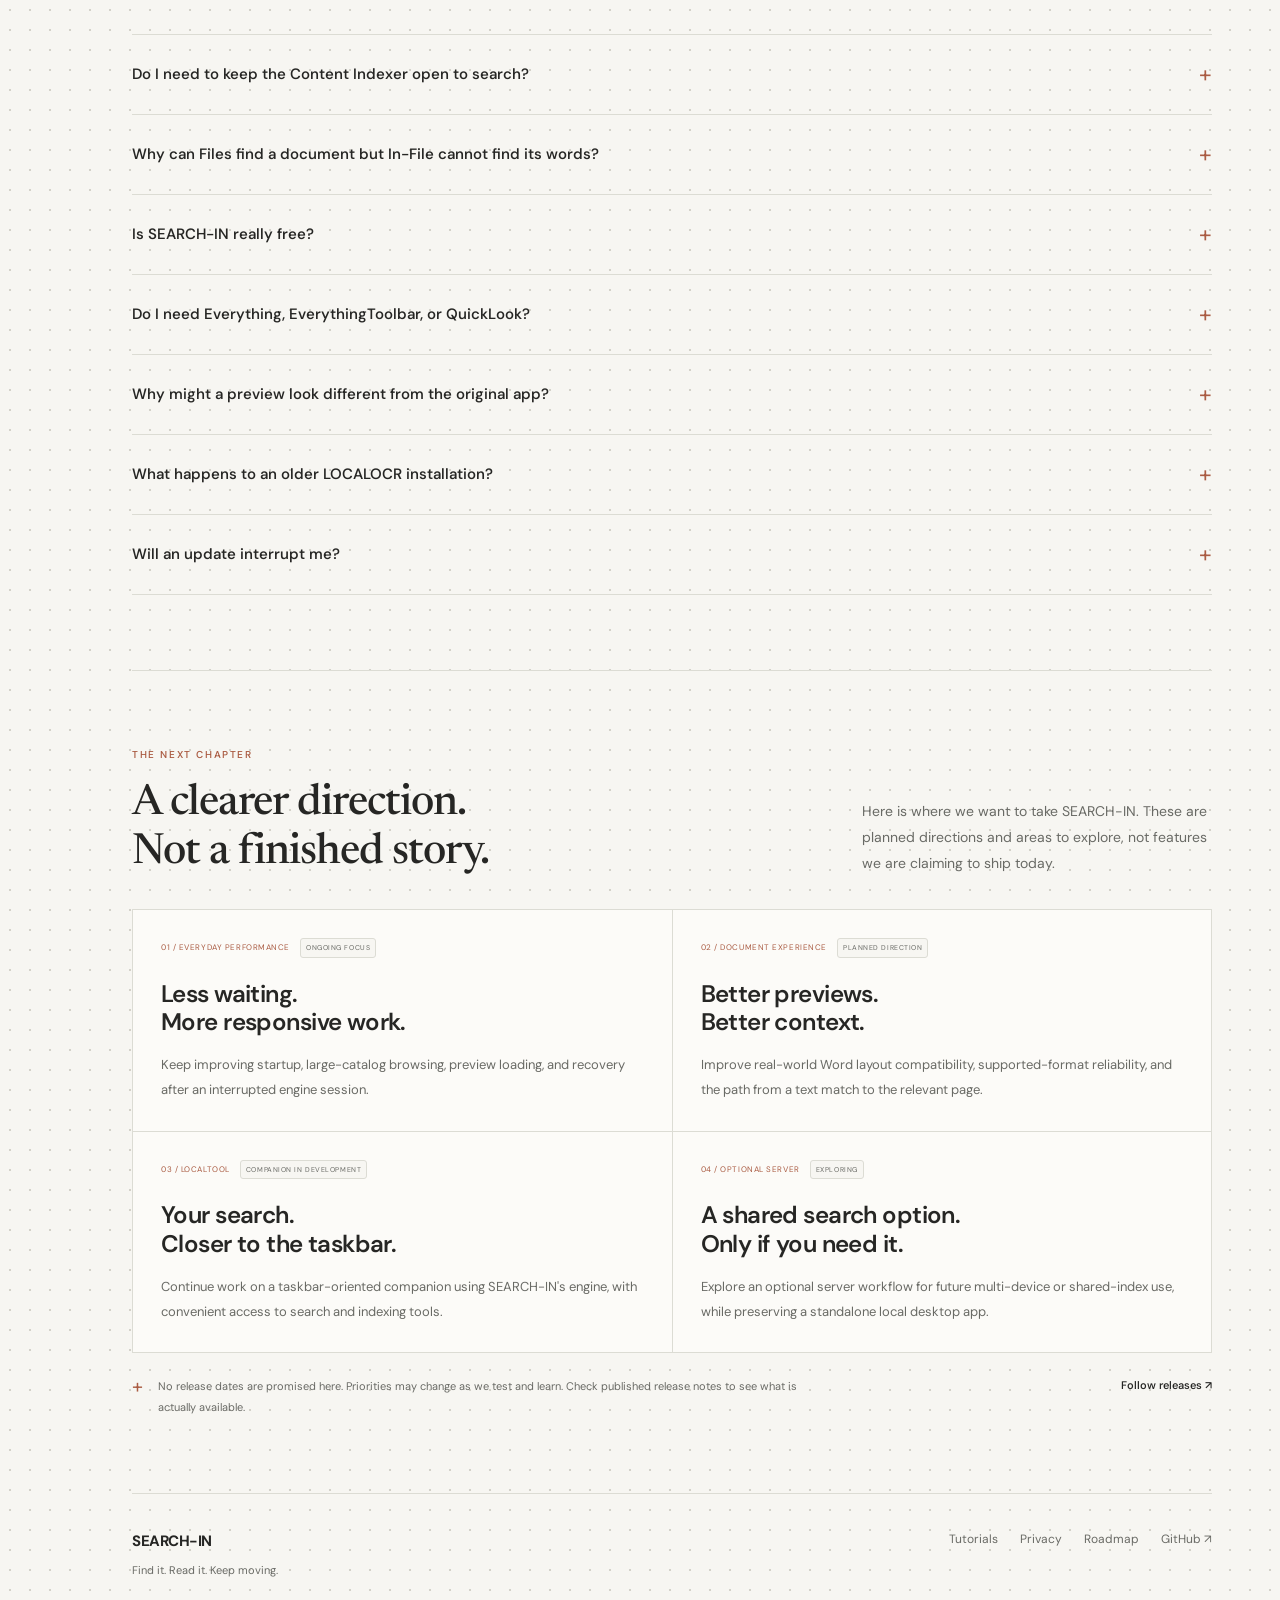
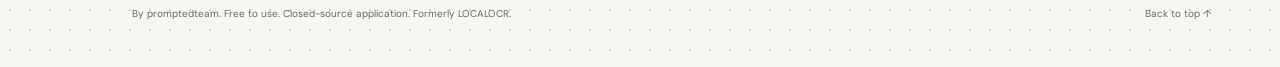
==== commit ba60b3af: "Add search app comparison and upcoming platforms beside Windows download" ====
--- a/docs/index.html
+++ b/docs/index.html
@@ -27,7 +27,7 @@
   <link rel="preload" href="assets/fonts/dm-sans.ttf" as="font" type="font/ttf" crossorigin>
   <link rel="preload" href="assets/fonts/newsreader-latin.woff2" as="font" type="font/woff2" crossorigin>
   <link rel="alternate" type="text/plain" href="llms.txt" title="Machine-readable SEARCH-IN overview">
-  <link rel="stylesheet" href="assets/site.css?v=20261020-paper-icons">
+  <link rel="stylesheet" href="assets/site.css?v=20261020-platforms-compare">
   <script src="assets/theme.js?v=20261020-paper-icons"></script>
   <script src="assets/site.js?v=20261020-paper-icons" defer></script>
   <script type="application/ld+json" id="searchin-structured-data">
@@ -89,6 +89,8 @@
     <symbol id="icon-route" viewBox="0 0 24 24"><circle cx="6" cy="5" r="2"/><circle cx="18" cy="19" r="2"/><path d="M6 7v7a5 5 0 0 0 5 5h5 M9 5h5a4 4 0 0 1 0 8h-3"/></symbol>
     <symbol id="icon-chevron" viewBox="0 0 24 24"><path d="m9 5 7 7-7 7"/></symbol>
     <symbol id="icon-close" viewBox="0 0 24 24"><path d="m6 6 12 12M18 6 6 18"/></symbol>
+    <symbol id="icon-laptop" viewBox="0 0 24 24"><rect x="5" y="4" width="14" height="11" rx="1.5"/><path d="m5 15-3 4h20l-3-4M9 19h6"/></symbol>
+    <symbol id="icon-terminal" viewBox="0 0 24 24"><rect x="3" y="4" width="18" height="16" rx="2"/><path d="m7 9 3 3-3 3m6 0h4"/></symbol>
   </defs></svg>
   <div class="announcement"><span class="new-label">LATEST RELEASE</span><a href="https://github.com/promptedteam/searchin/releases/tag/2.1.0.103">SEARCH-IN 2.1.0.103 <span aria-hidden="true">&rarr;</span></a><span class="announcement-note">Free to use. Built for Windows.</span></div>
   <header class="site-header">
@@ -111,7 +113,7 @@
   <aside id="section-sidebar" class="sidebar" aria-label="SEARCH-IN navigation" inert>
     <div class="sidebar-heading"><div><strong>A little direction.</strong><span>Everything, on one page.</span></div><button type="button" data-menu-close aria-label="Close navigation"><svg aria-hidden="true"><use href="#icon-close"/></svg></button></div>
     <div class="sidebar-label">YOUR SEARCH-IN FIELD GUIDE</div>
-    <details class="nav-group" data-group="explore" open><summary><svg aria-hidden="true"><use href="#icon-compass"/></svg> Explore <svg class="chevron" aria-hidden="true"><use href="#icon-chevron"/></svg></summary><nav aria-label="Explore SEARCH-IN"><a class="side-link is-active" data-section="showcase" href="#showcase">Overview</a><a class="side-link" data-section="features" href="#features">What SEARCH-IN does</a><a class="side-link" data-section="privacy" href="#privacy">Privacy &amp; control</a></nav></details>
+    <details class="nav-group" data-group="explore" open><summary><svg aria-hidden="true"><use href="#icon-compass"/></svg> Explore <svg class="chevron" aria-hidden="true"><use href="#icon-chevron"/></svg></summary><nav aria-label="Explore SEARCH-IN"><a class="side-link is-active" data-section="showcase" href="#showcase">Overview</a><a class="side-link" data-section="features" href="#features">What SEARCH-IN does</a><a class="side-link" data-section="compare" href="#compare">Compare search apps</a><a class="side-link" data-section="privacy" href="#privacy">Privacy &amp; control</a></nav></details>
     <details class="nav-group" data-group="learn"><summary><svg aria-hidden="true"><use href="#icon-book"/></svg> Search &amp; learn <svg class="chevron" aria-hidden="true"><use href="#icon-chevron"/></svg></summary><nav aria-label="Learn search"><a class="side-link" data-section="search-guide" href="#search-guide">How desktop search works</a><a class="side-link" href="#filename-search">Filename vs. content search</a><a class="side-link" href="#search-scope">Choosing the right folder</a><a class="side-link" href="#searchable-scans">Searching scanned documents</a><a class="side-link" data-section="start" href="#start">Set up your first search</a></nav><details class="nav-subgroup"><summary>Four video tutorials <span>04</span></summary><nav aria-label="Video tutorial chapters"><a class="side-link" data-section="guides" href="#guides">All tutorials</a><a class="side-link" href="#01-installation-walkthrough">01 / Install SEARCH-IN</a><a class="side-link" href="#02-first-index-and-ai">02 / Index &amp; optional AI</a><a class="side-link" href="#03-files-and-folders">03 / Find files &amp; folders</a><a class="side-link" href="#04-in-file-and-preview">04 / Search inside files</a></nav></details></details>
     <details class="nav-group" data-group="formats"><summary><svg aria-hidden="true"><use href="#icon-file"/></svg> Preview files <svg class="chevron" aria-hidden="true"><use href="#icon-chevron"/></svg></summary><nav aria-label="File previews"><a class="side-link" data-section="previews" href="#previews">Supported preview formats</a><a class="side-link" href="#preview-limits">Compatibility &amp; limits</a></nav></details>
     <details class="nav-group" data-group="ai"><summary><svg aria-hidden="true"><use href="#icon-spark"/></svg> Optional AI OCR <svg class="chevron" aria-hidden="true"><use href="#icon-chevron"/></svg></summary><nav aria-label="AI OCR guidance"><a class="side-link" data-section="ai-ocr" href="#ai-ocr">Local first, AI by choice</a><a class="side-link" href="#02-first-index-and-ai">Indexer walkthrough</a></nav></details>
@@ -124,7 +126,16 @@
     <section id="showcase" class="hero section-block">
       <div class="eyebrow"><span class="tiny-cross" aria-hidden="true">+</span> A CLEARER WAY TO FIND YOUR FILES</div>
       <div class="hero-heading"><div><h1>File search.<br><em>With the words inside.</em></h1><p class="hero-copy">Remember the filename? Search it. Remember a sentence instead? Look inside. SEARCH-IN is free Windows desktop search software that brings your files, document text, and useful previews into one considered workspace.</p></div><div class="hero-mark" aria-hidden="true"><img src="assets/search-in-mark.png" width="106" height="106" alt=""><span>SEARCH-IN</span></div></div>
-      <div class="hero-actions"><a class="button" href="https://github.com/promptedteam/searchin/releases/download/2.1.0.103/SEARCH-IN-2.1.0.103-Setup.exe">Download for Windows <span aria-hidden="true">&darr;</span></a><a class="text-link" href="#guides"><span class="play-circle" aria-hidden="true">&#9654;</span> Watch the app in action</a></div>
+      <div class="hero-actions">
+        <div class="hero-downloads">
+          <a class="button" href="https://github.com/promptedteam/searchin/releases/download/2.1.0.103/SEARCH-IN-2.1.0.103-Setup.exe">Download for Windows <span aria-hidden="true">&darr;</span></a>
+          <div class="hero-platforms" role="group" aria-label="Planned desktop versions">
+            <a class="platform-preview" href="#platforms"><svg aria-hidden="true"><use href="#icon-laptop"/></svg><span>macOS<small>Coming soon</small></span></a>
+            <a class="platform-preview" href="#platforms"><svg aria-hidden="true"><use href="#icon-terminal"/></svg><span>Linux<small>Coming soon</small></span></a>
+          </div>
+        </div>
+        <a class="text-link" href="#guides"><span class="play-circle" aria-hidden="true">&#9654;</span> Watch the app in action</a>
+      </div>
       <div class="hero-facts"><span>Free to use</span><span>Windows 10 / 11</span><span>x64</span><span>Local-first search</span></div>
       <div class="jump-grid" aria-label="Where would you like to start?"><a href="#start"><span>01</span> How do I get started? <b aria-hidden="true">&darr;</b></a><a href="#features"><span>02</span> What can SEARCH-IN do? <b aria-hidden="true">&darr;</b></a><a href="#04-in-file-and-preview"><span>03</span> How do I search inside a file? <b aria-hidden="true">&darr;</b></a><a href="#roadmap"><span>04</span> What is coming next? <b aria-hidden="true">&darr;</b></a></div>
       <figure class="product-window"><div class="product-toolbar"><div class="product-tabs" role="tablist" aria-label="App screenshots"><button type="button" role="tab" aria-selected="true" aria-controls="app-shot-panel" id="shot-infile" tabindex="0" data-shot="infile">In-File search</button><button type="button" role="tab" aria-selected="false" aria-controls="app-shot-panel" id="shot-files" tabindex="-1" data-shot="files">Files &amp; folders</button><button type="button" role="tab" aria-selected="false" aria-controls="app-shot-panel" id="shot-index" tabindex="-1" data-shot="index">Content Indexer</button></div><span class="product-live"><span class="status-dot"></span> ACTUAL APP DEMO</span></div><div id="app-shot-panel" role="tabpanel" aria-labelledby="shot-infile"><img id="app-shot" src="tutorials/posters/04-in-file-and-preview.jpg" width="1920" height="1080" alt="SEARCH-IN searching indexed document text with matching results and an embedded PDF preview." fetchpriority="high"></div><figcaption><span id="app-shot-caption">Find the words inside your documents. Preview the match right beside the result.</span><span>Synthetic demo files</span></figcaption></figure>
@@ -134,6 +145,13 @@
       <div class="section-heading"><div><div class="eyebrow">ONE APP, A MORE USEFUL WORKFLOW</div><h2>Find more.<br>Open less.</h2></div><p>Go from a half-remembered name to the right document. Stay in one place while you search, narrow the results, and check the contents.</p></div>
       <div class="mode-comparison"><article><div class="mode-label"><span class="mode-dot blue"></span> FILES</div><h3>You know something<br>about the file.</h3><p>Find a name, an extension, or part of a path. Choose a directory to narrow the location, then filter the results and inspect the preview.</p><div class="example-query"><span>TRY A FILENAME</span><code>Atlas-report</code></div><ul><li>Filename and folder-path search</li><li>Directory scope and file-type filters</li><li>Live catalog updates as files change</li></ul></article><article><div class="mode-label"><span class="mode-dot green"></span> IN-FILE</div><h3>You remember what<br>the document says.</h3><p>Search the text extracted by your Content Indexer. Read the Match snippet, select a result, and navigate visible matches in the preview.</p><div class="example-query"><span>TRY A DISTINCTIVE PHRASE</span><code>delivery approved</code></div><ul><li>Search locally indexed document text</li><li>Useful snippets beside each result</li><li>Shared preview with text finding where supported</li></ul></article></div>
       <div class="detail-grid"><article><span class="detail-number">01</span><div><h3>A preview beside every search.</h3><p>Read a PDF, inspect a picture, or check a text file without repeatedly switching apps. Files and In-File use the same embedded preview pane.</p></div></article><article><span class="detail-number">02</span><div><h3>You choose the index scope.</h3><p>Use the compact Content Indexer to select folders, start or resume local extraction, and see what is searchable or still needs AI OCR.</p></div></article><article><span class="detail-number">03</span><div><h3>Results that keep moving.</h3><p>Browse progressively loaded results instead of creating millions of visible rows at once. Resize columns to make room for the information you need.</p></div></article><article><span class="detail-number">04</span><div><h3>Your place, your preferences.</h3><p>Save useful searches with bookmarks. Follow your device theme automatically, or choose Light or Dark yourself.</p></div></article><article><span class="detail-number">05</span><div><h3>AI only when you want it.</h3><p>Run local extraction first. Optional AI OCR targets eligible files that still need text, using a provider you choose and a run you approve.</p></div></article><article><span class="detail-number">06</span><div><h3>Quiet, in-app updates.</h3><p>A download indicator tells you when an update is available. Review it, download inside the app, and choose when to run the installer.</p></div></article></div>
+    </section>
+    <section id="compare" class="section-block comparison-section">
+      <div class="section-heading"><div><div class="eyebrow">CHOOSE THE WORKFLOW THAT FITS</div><h2>Different tools.<br>Different starting points.</h2></div><p>Some searches begin with a filename. Others begin with a sentence, a scan, or a page you need to check. Here is where SEARCH-IN puts its attention.</p></div>
+      <div class="comparison-spotlight"><div class="comparison-brand"><img src="assets/search-in-mark.png" width="50" height="50" alt=""><div><span>WHY CHOOSE SEARCH-IN?</span><h3>The document is the destination.</h3></div><span class="comparison-free">FREE WINDOWS APP</span></div><p>Our strongest combination is a local filename catalog, a dedicated document-text index, and a shared preview pane, with optional AI OCR for eligible files that still need text. You can find, inspect, and decide what to open in one workspace.</p><ul class="comparison-strengths"><li><strong>Names and words, clearly separated.</strong><span>Files for names and paths. In-File for prepared document text and Match snippets.</span></li><li><strong>Context beside the result.</strong><span>Embedded previews across documents, images, text, media, and supported specialist formats.</span></li><li><strong>Local first, AI by approval.</strong><span>Read accessible text locally; review AI Pending before choosing provider processing.</span></li><li><strong>Provider control that stays with you.</strong><span>Encrypted saved credentials, multiple keys per provider, rotation, and cooldown handling.</span></li></ul></div>
+      <div class="comparison-table-wrap"><table class="comparison-table"><caption>SEARCH-IN alongside Everything, Listary, and Windows Search</caption><thead><tr><th scope="col">Search tool</th><th scope="col">What its official documentation emphasizes</th><th scope="col">Where SEARCH-IN fits</th></tr></thead><tbody><tr><th scope="row">Everything<span>Filename-first search</span></th><td>Filename and folder search, search operators, and real-time updates. Its documentation also describes content searches using text support and installed IFilters.<a href="https://www.voidtools.com/support/everything/searching/" target="_blank" rel="noopener noreferrer">Everything documentation <span aria-hidden="true">&#8599;</span></a></td><td>Consider SEARCH-IN when you want a dedicated content-index workflow, Match snippets, shared embedded previews, and optional OCR processing together.</td></tr><tr><th scope="row">Listary<span>Search and launching</span></th><td>Finding files, launching applications, and quickly switching folders while using Open or Save dialogs.<a href="https://www.listary.com/" target="_blank" rel="noopener noreferrer">Listary feature overview <span aria-hidden="true">&#8599;</span></a></td><td>Consider SEARCH-IN when the main task is looking inside documents, checking a page beside the result, and deciding which unreadable files need optional OCR.</td></tr><tr><th scope="row">Windows Search<span>Built into Windows</span></th><td>Indexing filenames, file properties, and supported file contents. What is searchable depends on indexed locations and file-type settings.<a href="https://support.microsoft.com/en-us/windows/experience/performance-optimization/search-indexing-in-windows" target="_blank" rel="noopener noreferrer">Microsoft indexing guide <span aria-hidden="true">&#8599;</span></a></td><td>Consider SEARCH-IN when you want a separate document-index scope, a visible AI Pending workflow, and your chosen provider credentials in a focused desktop app.</td></tr></tbody></table></div>
+      <p class="comparison-method">A workflow comparison, not a laboratory benchmark. Vendor descriptions are based on the linked official documentation, checked 19 October 2026. This is not an exhaustive feature audit: versions, editions, plugins, and configuration can change the picture. We do not claim competing apps lack every SEARCH-IN feature, or that SEARCH-IN is universally faster, smaller, or more accurate.</p>
+      <div class="comparison-bottom"><p><strong>A good fit if:</strong> you regularly move between filenames, document text, and previews, and want optional AI OCR without making every search an AI request.</p><a class="text-link" href="#guides">Watch the workflow yourself <span aria-hidden="true">&rarr;</span></a></div>
     </section>
     <section id="search-guide" class="section-block field-guide">
       <div class="section-heading"><div><div class="eyebrow">NOTES FROM THE DESKTOP</div><h2>A field guide<br>to finding things.</h2></div><p>A good search starts with the right question. Here is how filename search, document indexing, and OCR fit together, without the jargon.</p></div>
--- a/docs/assets/site.css
+++ b/docs/assets/site.css
@@ -182,6 +182,13 @@
 .hero-mark img { width: 86px; height: 86px; }
 .hero-mark span { font-size: 8px; letter-spacing: .15em; color: var(--muted); }
 .hero-actions { display: flex; align-items: center; flex-wrap: wrap; gap: 27px; }
+.hero-downloads { display: flex; align-items: center; flex-wrap: wrap; gap: 14px; min-width: 0; }
+.hero-platforms { display: flex; align-items: center; flex-wrap: wrap; gap: 8px; }
+.platform-preview { display: inline-flex; align-items: center; gap: 9px; padding: 10px 12px; border: 1px solid var(--line); border-radius: 6px; background: var(--paper); transition: border-color .2s, background .2s; }
+.platform-preview:hover { border-color: var(--clay); background: var(--panel); }
+.platform-preview svg { width: 19px; height: 19px; color: var(--muted); flex: none; stroke-width: 1.4; }
+.platform-preview span { font-size: 11px; font-weight: 550; line-height: 1.3; }
+.platform-preview small { display: block; color: var(--muted); font-size: 9px; font-weight: 400; margin-top: 4px; }
 .text-link { display: inline-flex; align-items: center; gap: 9px; font-size: 13px; font-weight: 600; }
 .text-link:hover { text-decoration: underline; text-underline-offset: 4px; }
 .play-circle { width: 25px; height: 25px; display: grid; place-items: center; border: 1px solid var(--line); border-radius: 50%; font-size: 8px; padding-left: 1px; background: var(--paper); }
@@ -356,6 +363,33 @@
 .platform-card h3 { font: 500 30px/1.2 "Newsreader",serif; }
 .platform-card p { font-size: 12px; line-height: 1.9; margin: 15px 0 25px; }
 .platform-card .text-link { margin-top: auto; font-size: 11px; }
+.comparison-spotlight { padding: 30px; border: 1px solid var(--line); border-top: 2px solid var(--clay); border-radius: 4px; background: var(--paper); margin-bottom: 25px; }
+.comparison-brand { display: flex; align-items: center; gap: 14px; margin-bottom: 20px; }
+.comparison-brand img { width: 45px; height: 45px; flex: none; }
+.comparison-brand>div>span { font-size: 8px; letter-spacing: .12em; color: var(--clay); }
+.comparison-brand h3 { font: 500 29px/1.2 "Newsreader",serif; margin-top: 8px; }
+.comparison-free { margin-left: auto; font-size: 8px; letter-spacing: .07em; color: var(--muted); border: 1px solid var(--line); padding: 4px 7px; border-radius: 3px; white-space: nowrap; }
+.comparison-spotlight>p { max-width: 850px; font-size: 14px; line-height: 1.95; }
+.comparison-strengths { display: grid; grid-template-columns: repeat(2,minmax(0,1fr)); gap: 23px 30px; list-style: none; margin: 26px 0 0; padding: 25px 0 0; border-top: 1px solid var(--line); }
+.comparison-strengths li { position: relative; padding-left: 18px; }
+.comparison-strengths li:before { content: "+"; position: absolute; left: 0; top: 0; color: var(--clay); }
+.comparison-strengths strong { display: block; font-size: 13px; font-weight: 600; line-height: 1.6; }
+.comparison-strengths span { display: block; font-size: 12px; color: var(--muted); margin-top: 8px; line-height: 1.9; }
+.comparison-table-wrap { overflow-x: auto; border: 1px solid var(--line); border-radius: 5px; background: var(--paper); }
+.comparison-table { border-collapse: collapse; width: 100%; text-align: left; table-layout: fixed; }
+.comparison-table caption { text-align: left; padding: 17px 20px; border-bottom: 1px solid var(--line); color: var(--muted); font-size: 11px; }
+.comparison-table thead { background: var(--panel); }
+.comparison-table thead th { padding: 15px 20px; font-size: 10px; line-height: 1.8; font-weight: 600; }
+.comparison-table thead th:first-child { width: 20%; }.comparison-table thead th:nth-child(2) { width: 40%; }
+.comparison-table tbody th, .comparison-table td { border-top: 1px solid var(--line); vertical-align: top; padding: 23px 20px; }
+.comparison-table tbody th { font: 500 23px/1.25 "Newsreader",serif; }
+.comparison-table tbody th>span { display: block; font: 10px/1.8 "DM Sans",sans-serif; color: var(--muted); margin-top: 8px; }
+.comparison-table td { font-size: 12px; line-height: 1.9; color: var(--muted); }
+.comparison-table td:last-child { color: var(--ink); }
+.comparison-table td a { display: block; margin-top: 13px; color: var(--clay); font-size: 10px; text-decoration: underline; text-underline-offset: 3px; }
+.comparison-method { font-size: 10px; line-height: 1.95; color: var(--muted); margin-top: 18px; }
+.comparison-bottom { display: flex; align-items: center; gap: 30px; padding-top: 24px; margin-top: 24px; border-top: 1px solid var(--line); }
+.comparison-bottom p { font-size: 12px; max-width: 650px; line-height: 1.9; }.comparison-bottom .text-link { margin-left: auto; white-space: nowrap; font-size: 11px; }
 @keyframes arrive { from { opacity: 0; transform: translateY(10px); } to { opacity: 1; transform: translateY(0); } }
 .hero>.eyebrow, .hero-heading, .hero-actions { animation: arrive .55s both; }
 .hero-heading { animation-delay: .07s; }.hero-actions { animation-delay: .14s; }
@@ -390,6 +424,7 @@
   .hero-heading { display: block; }.hero-mark { display: none; }.eyebrow { font-size: 8px; letter-spacing: .12em; margin-bottom: 20px; }
   .hero-copy { font-size: 15px; line-height: 1.85; margin: 21px 0 24px; }.hero-actions { gap: 18px; }
   .hero-actions .button { padding: 14px 17px; font-size: 12px; gap: 20px; }.text-link { font-size: 12px; }
+  .hero-downloads { gap: 12px; }.platform-preview { padding: 9px 10px; gap: 7px; }.platform-preview svg { width: 17px; height: 17px; }
   .hero-facts { font-size: 9px; margin: 18px 0 26px; line-height: 2; }.hero-facts span+span:before { margin: 0 9px; }
   .jump-grid { gap: 8px; margin-bottom: 26px; }.jump-grid a { padding: 12px 10px; gap: 7px; font-size: 11px; line-height: 1.7; }
   .jump-grid a span { font-size: 8px; }.jump-grid b { font-size: 13px; }
@@ -446,6 +481,21 @@
   .search-answer summary { font-size: 11px; line-height: 1.9; }.paper-endnote { font-size: 10px; }
   .platform-grid { grid-template-columns: 1fr; gap: 13px; }.platform-card { padding: 23px; }
   .platform-monogram { font-size: 34px; margin-bottom: 20px; }.platform-card h3 { font-size: 32px; }
+  .comparison-spotlight { padding: 22px 18px; }.comparison-brand { align-items: start; gap: 10px; }.comparison-brand h3 { font-size: 25px; }
+  .comparison-brand img { width: 36px; height: 36px; margin-top: 4px; }.comparison-free { display: none; }
+  .comparison-spotlight>p { font-size: 12px; }.comparison-strengths { grid-template-columns: 1fr; gap: 20px; }
+  .comparison-strengths strong { font-size: 12px; }.comparison-strengths span { font-size: 11px; }
+  .comparison-table { table-layout: auto; }.comparison-table thead { display: none; }
+  .comparison-table tbody, .comparison-table tr, .comparison-table tbody th, .comparison-table td { display: block; width: 100%; }
+  .comparison-table tbody th { padding: 20px 19px 15px; border-top: 1px solid var(--line); font-size: 25px; background: var(--panel); }
+  .comparison-table tbody tr:first-child th { border-top: 0; }
+  .comparison-table td { padding: 16px 19px; font-size: 12px; border-top: 0; }
+  .comparison-table td:before { display: block; font-size: 8px; letter-spacing: .08em; color: var(--clay); margin-bottom: 9px; }
+  .comparison-table td:nth-child(2):before { content: "WHAT ITS OFFICIAL DOCS EMPHASIZE"; }
+  .comparison-table td:last-child:before { content: "WHERE SEARCH-IN FITS"; }
+  .comparison-table td:last-child { border-top: 1px solid var(--line); padding-bottom: 22px; }
+  .comparison-table caption { display: block; font-size: 10px; padding: 15px 19px; }
+  .comparison-bottom { display: block; }.comparison-bottom p { font-size: 11px; }.comparison-bottom .text-link { margin-top: 16px; }
 }
 @media (max-width: 360px) {
   .site-header { padding: 0 10px; gap: 6px; }.brand { font-size: 13px; }.brand img { width: 26px; height: 26px; }
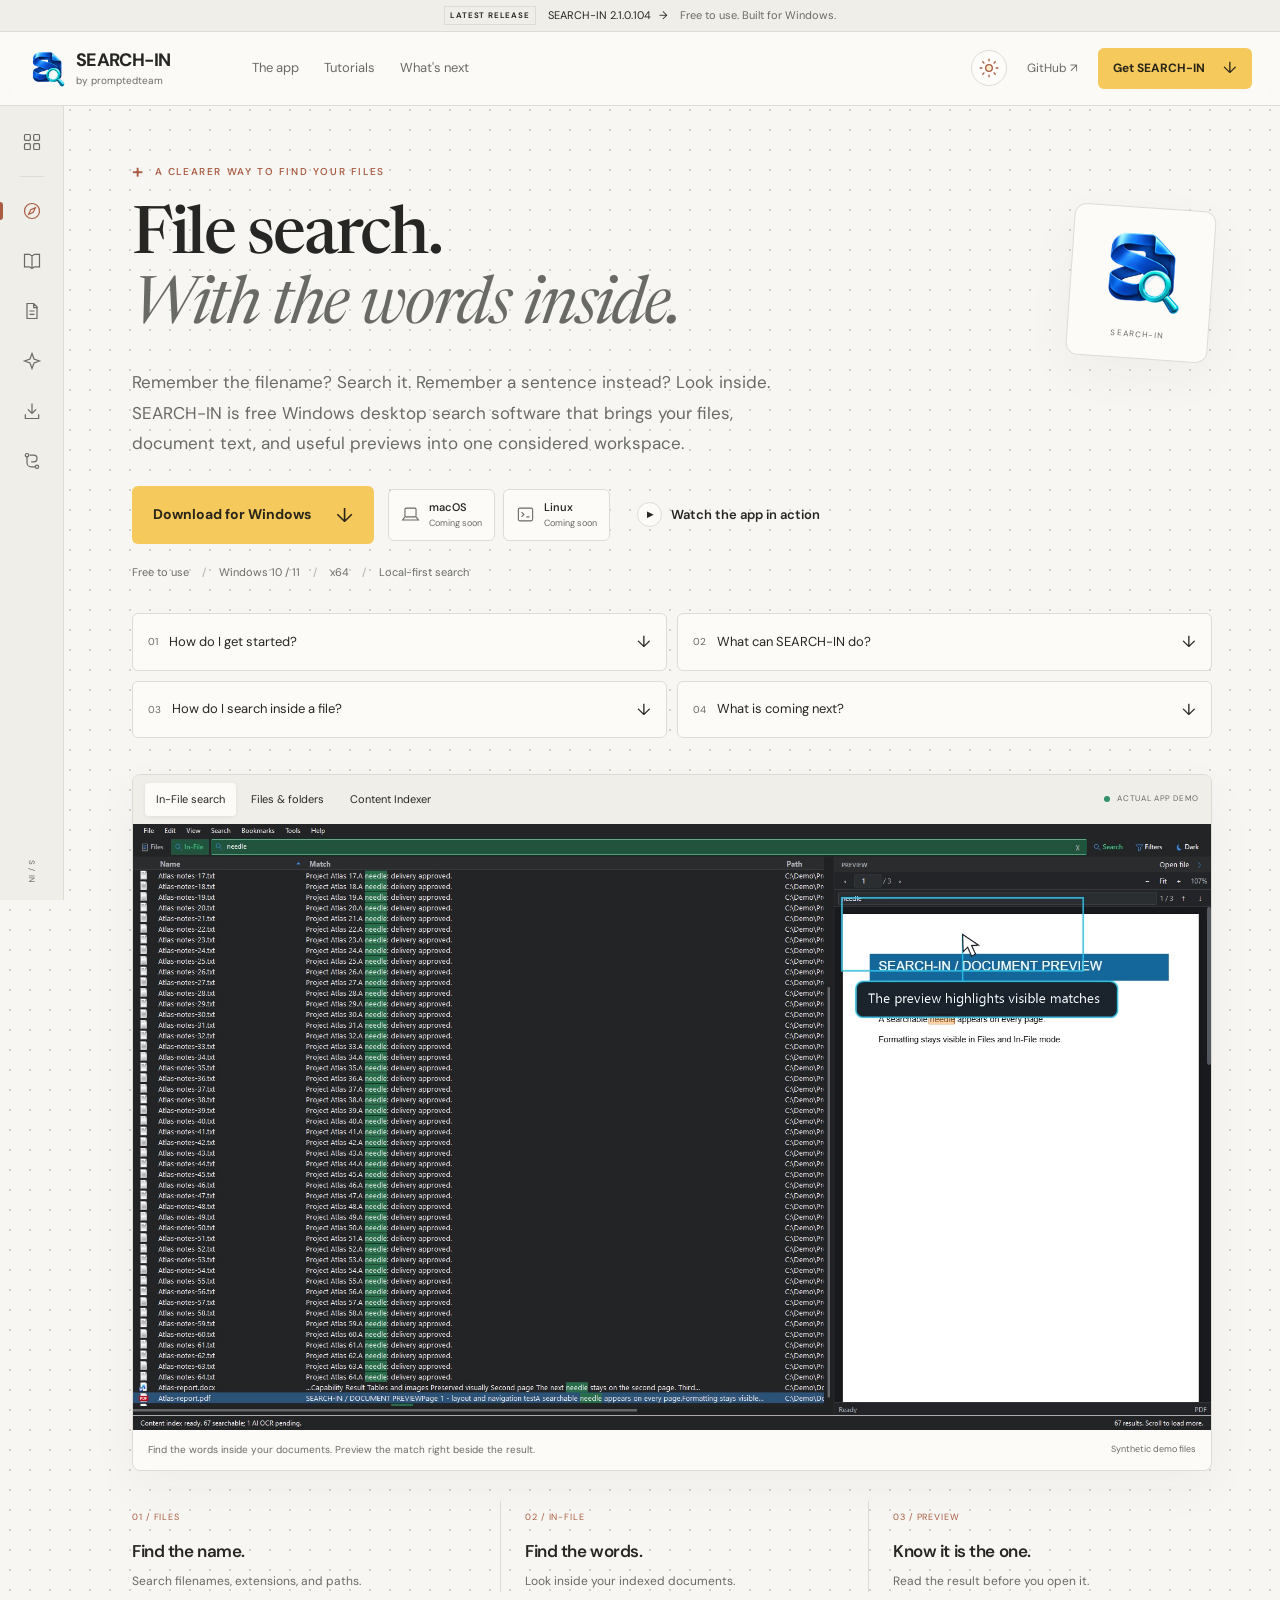
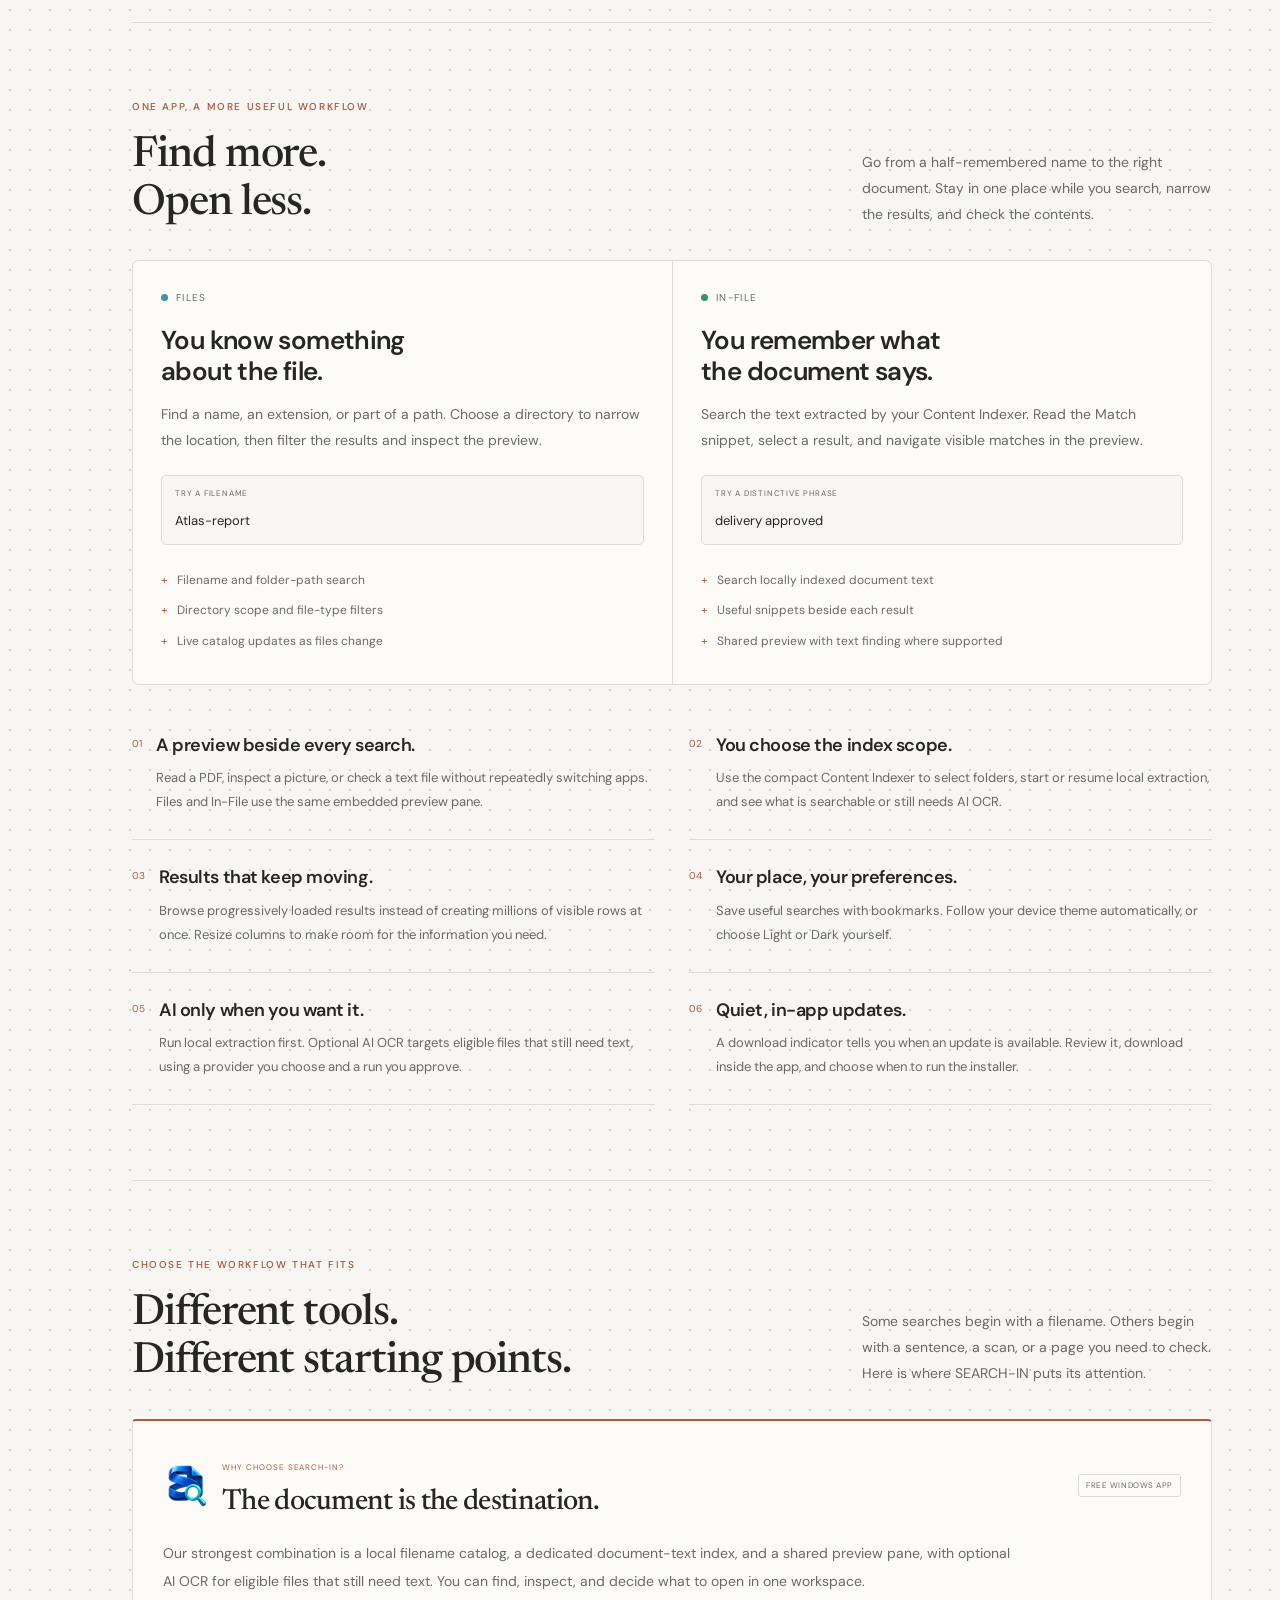
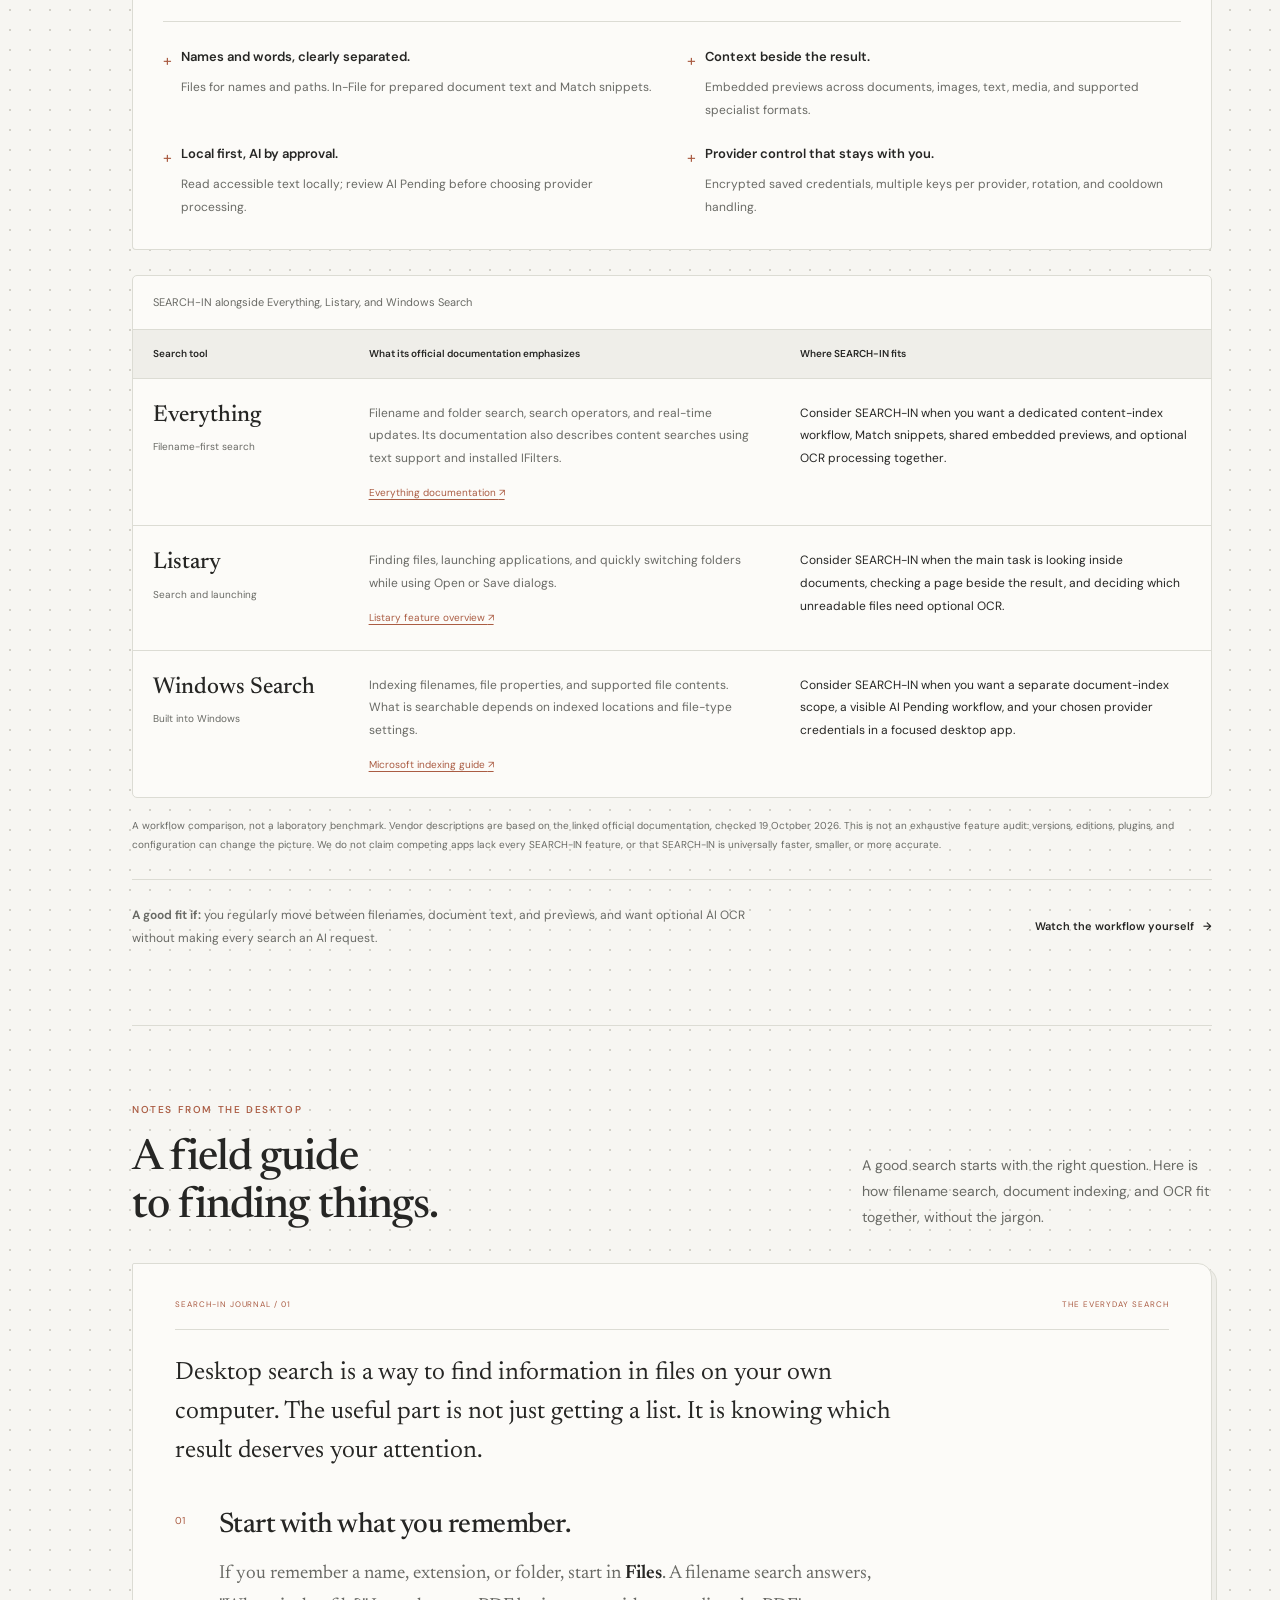
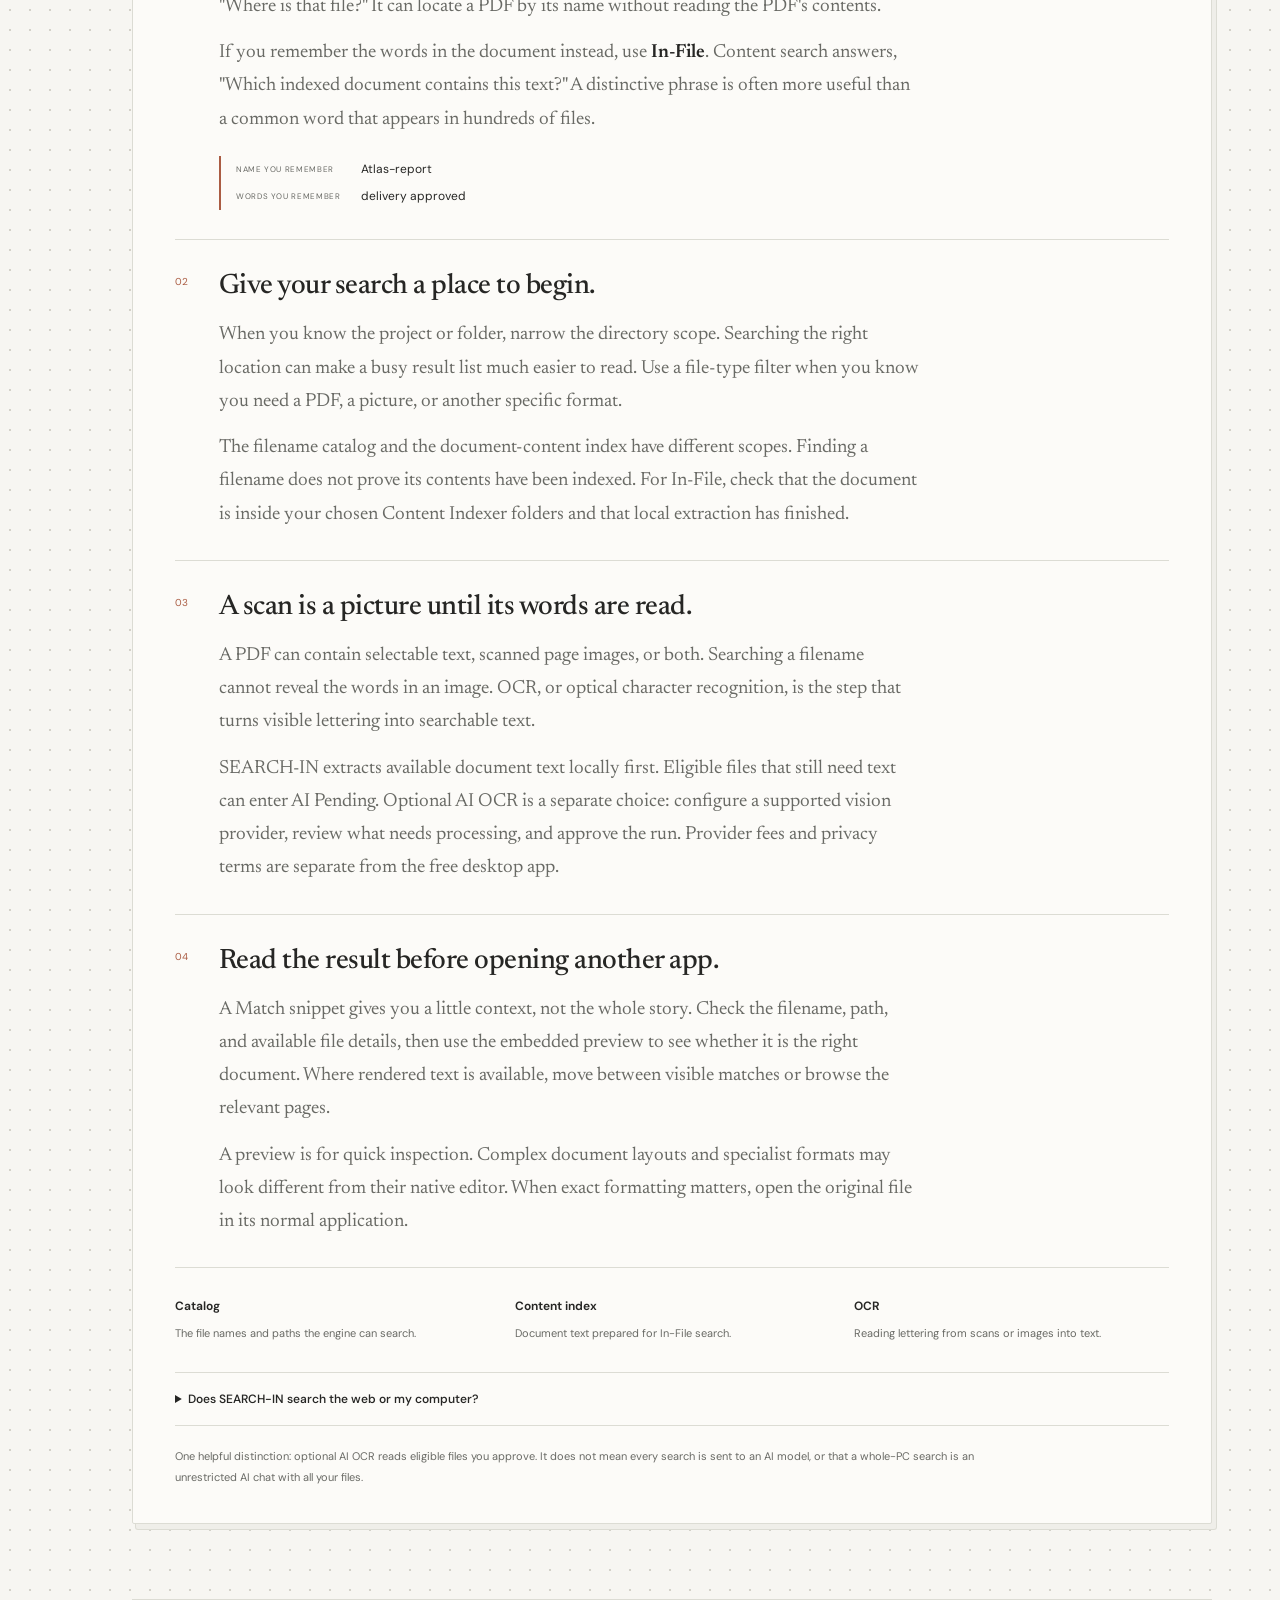
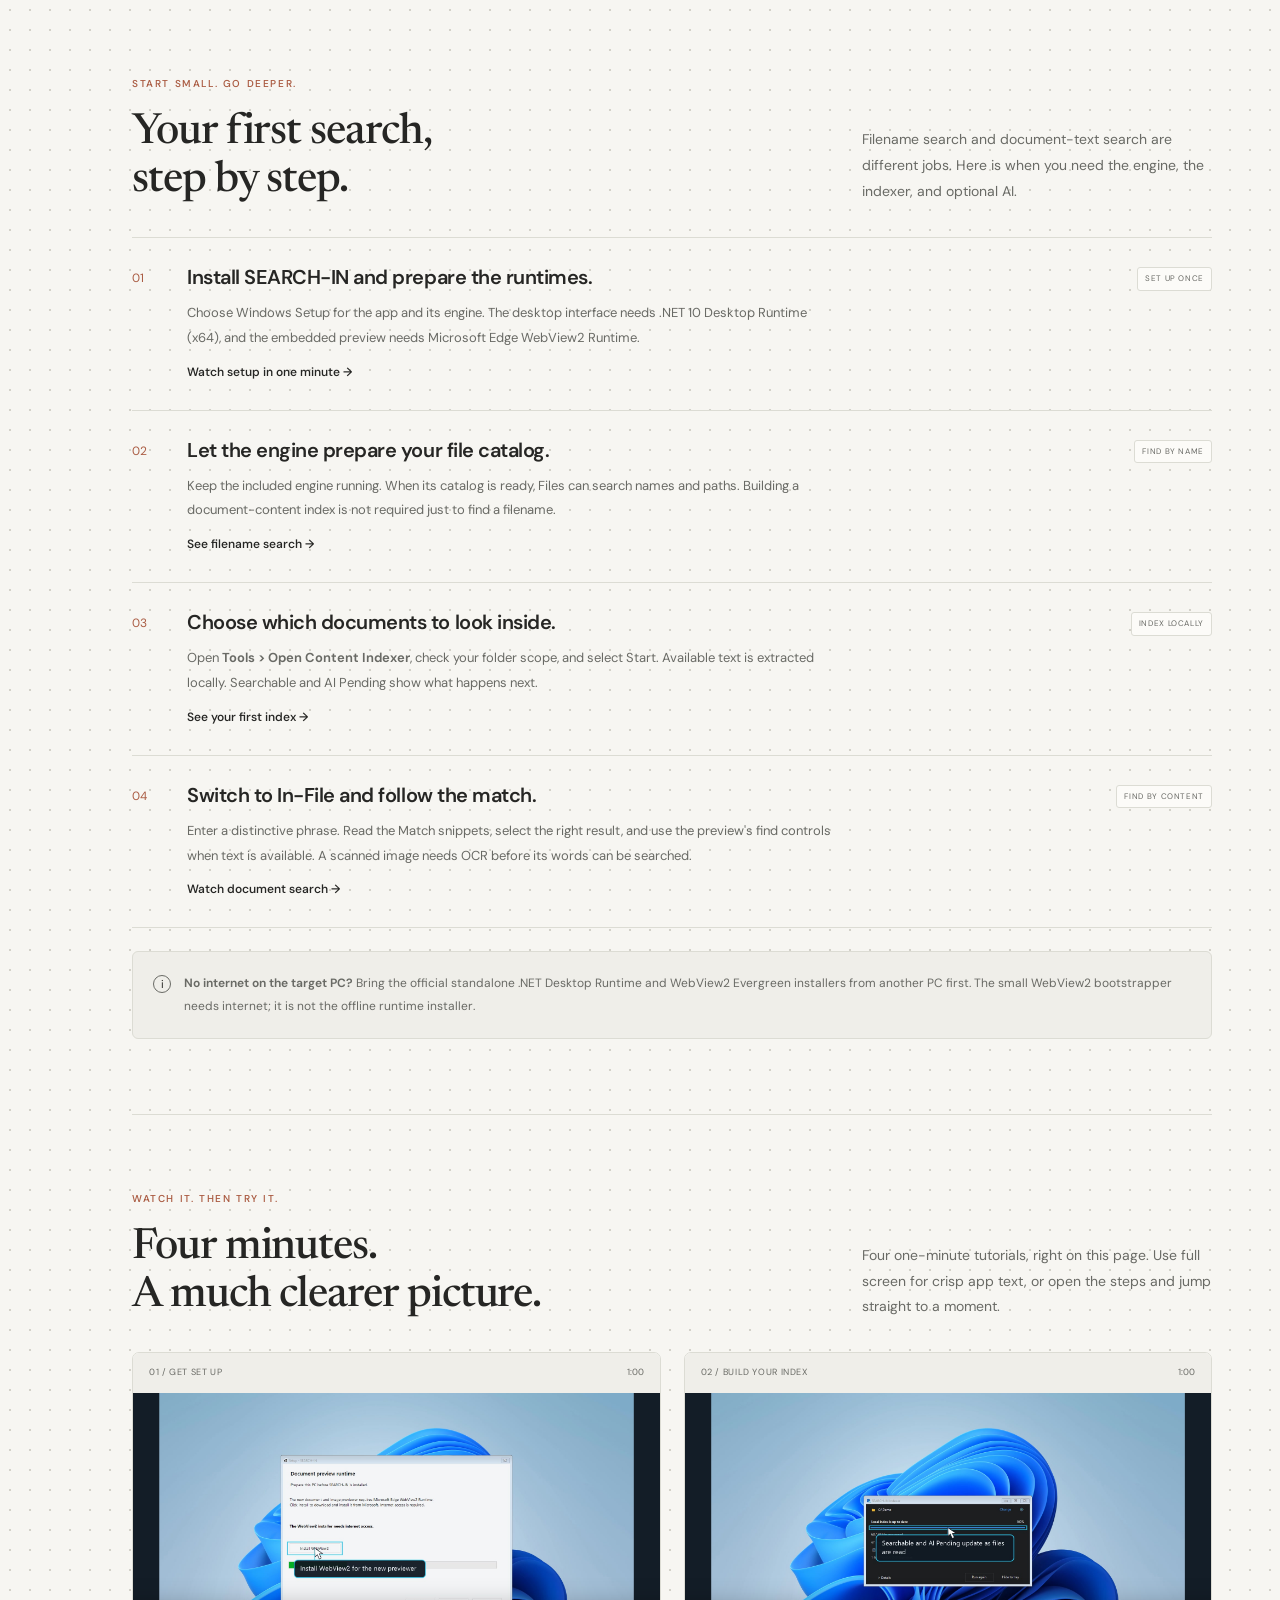
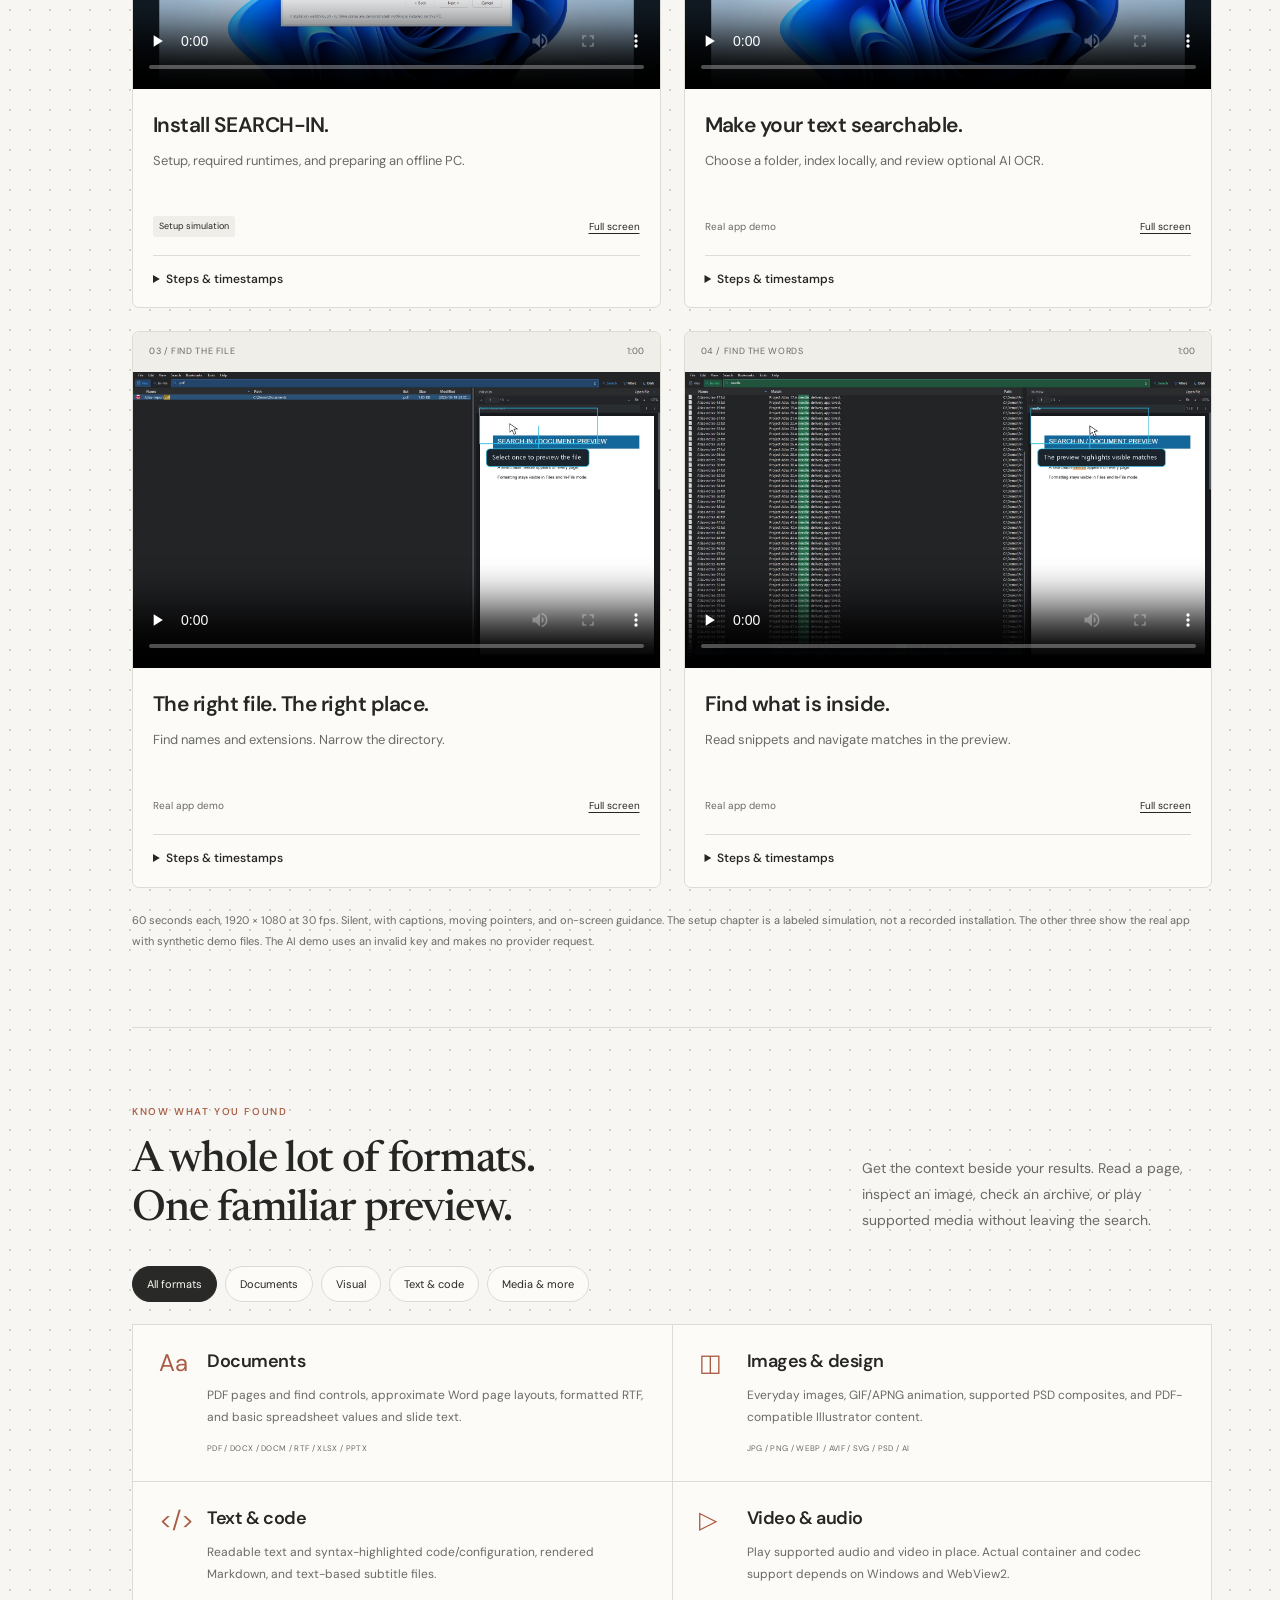
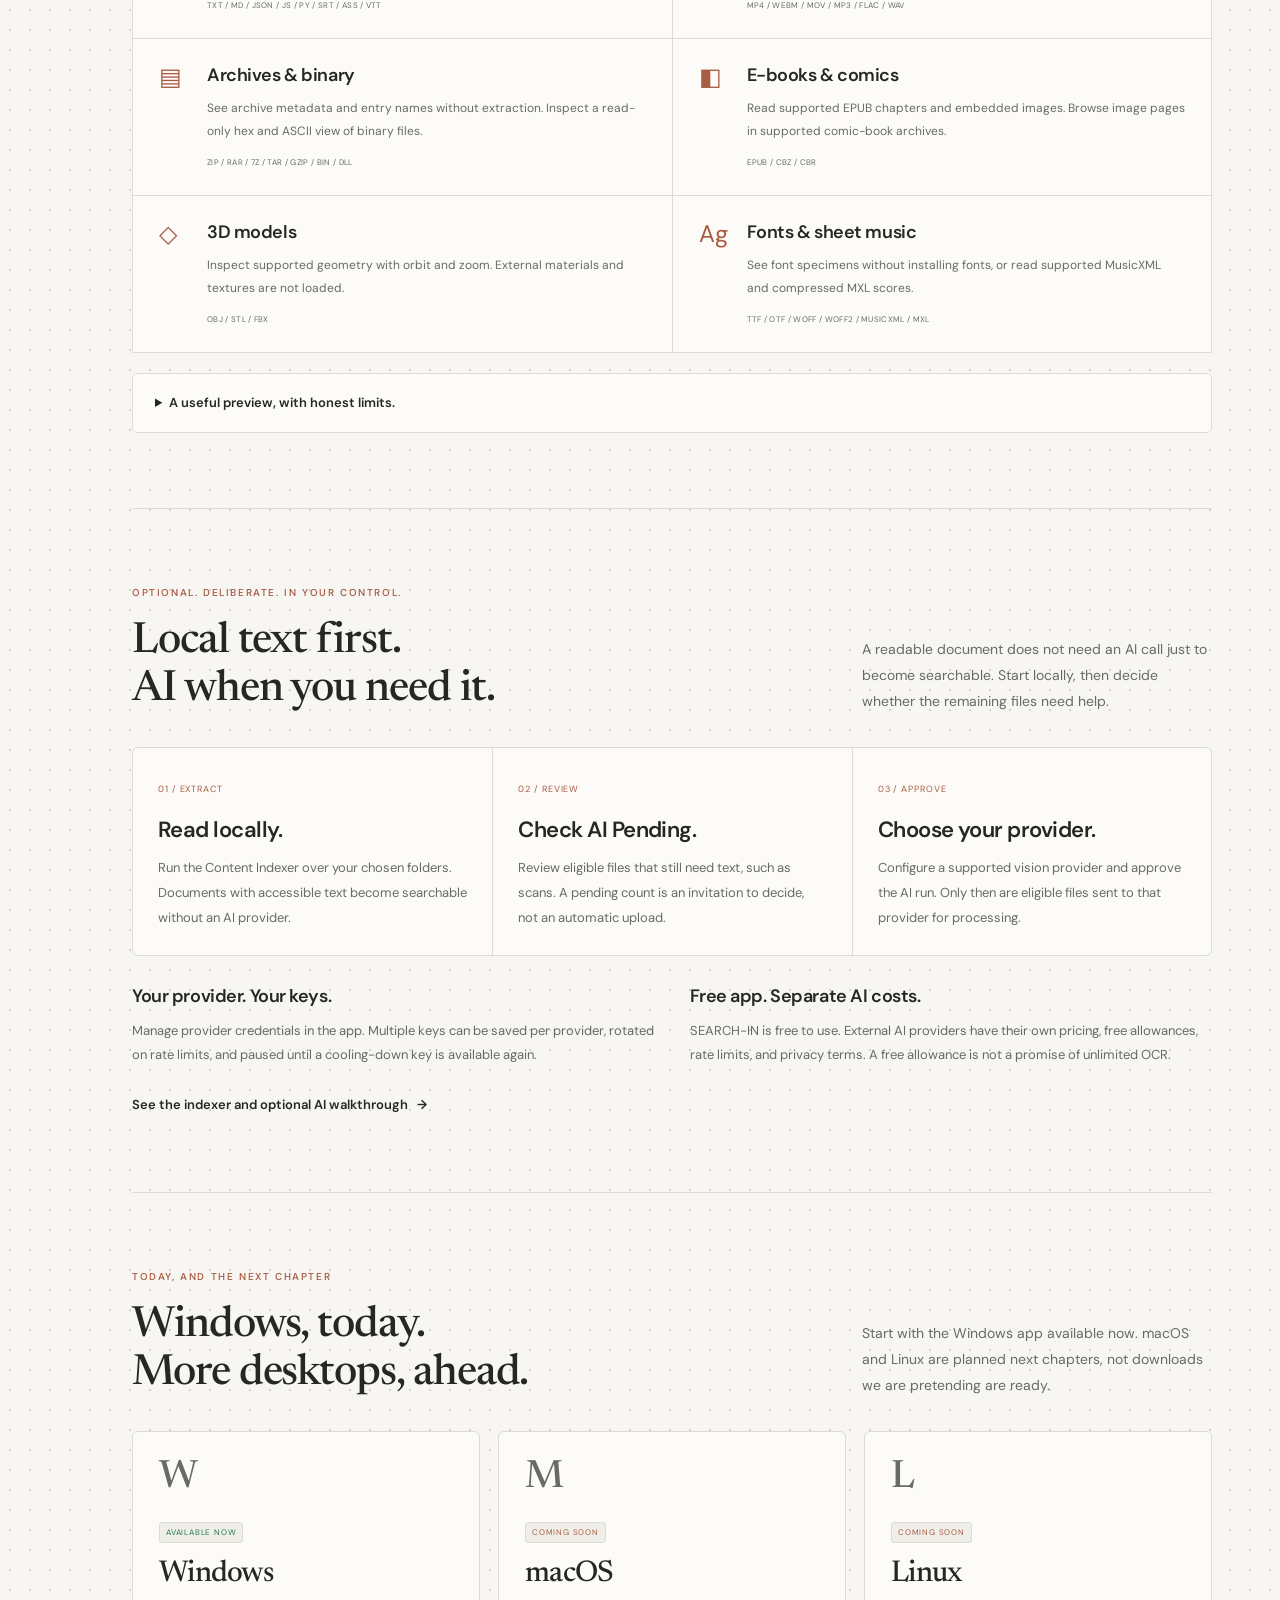
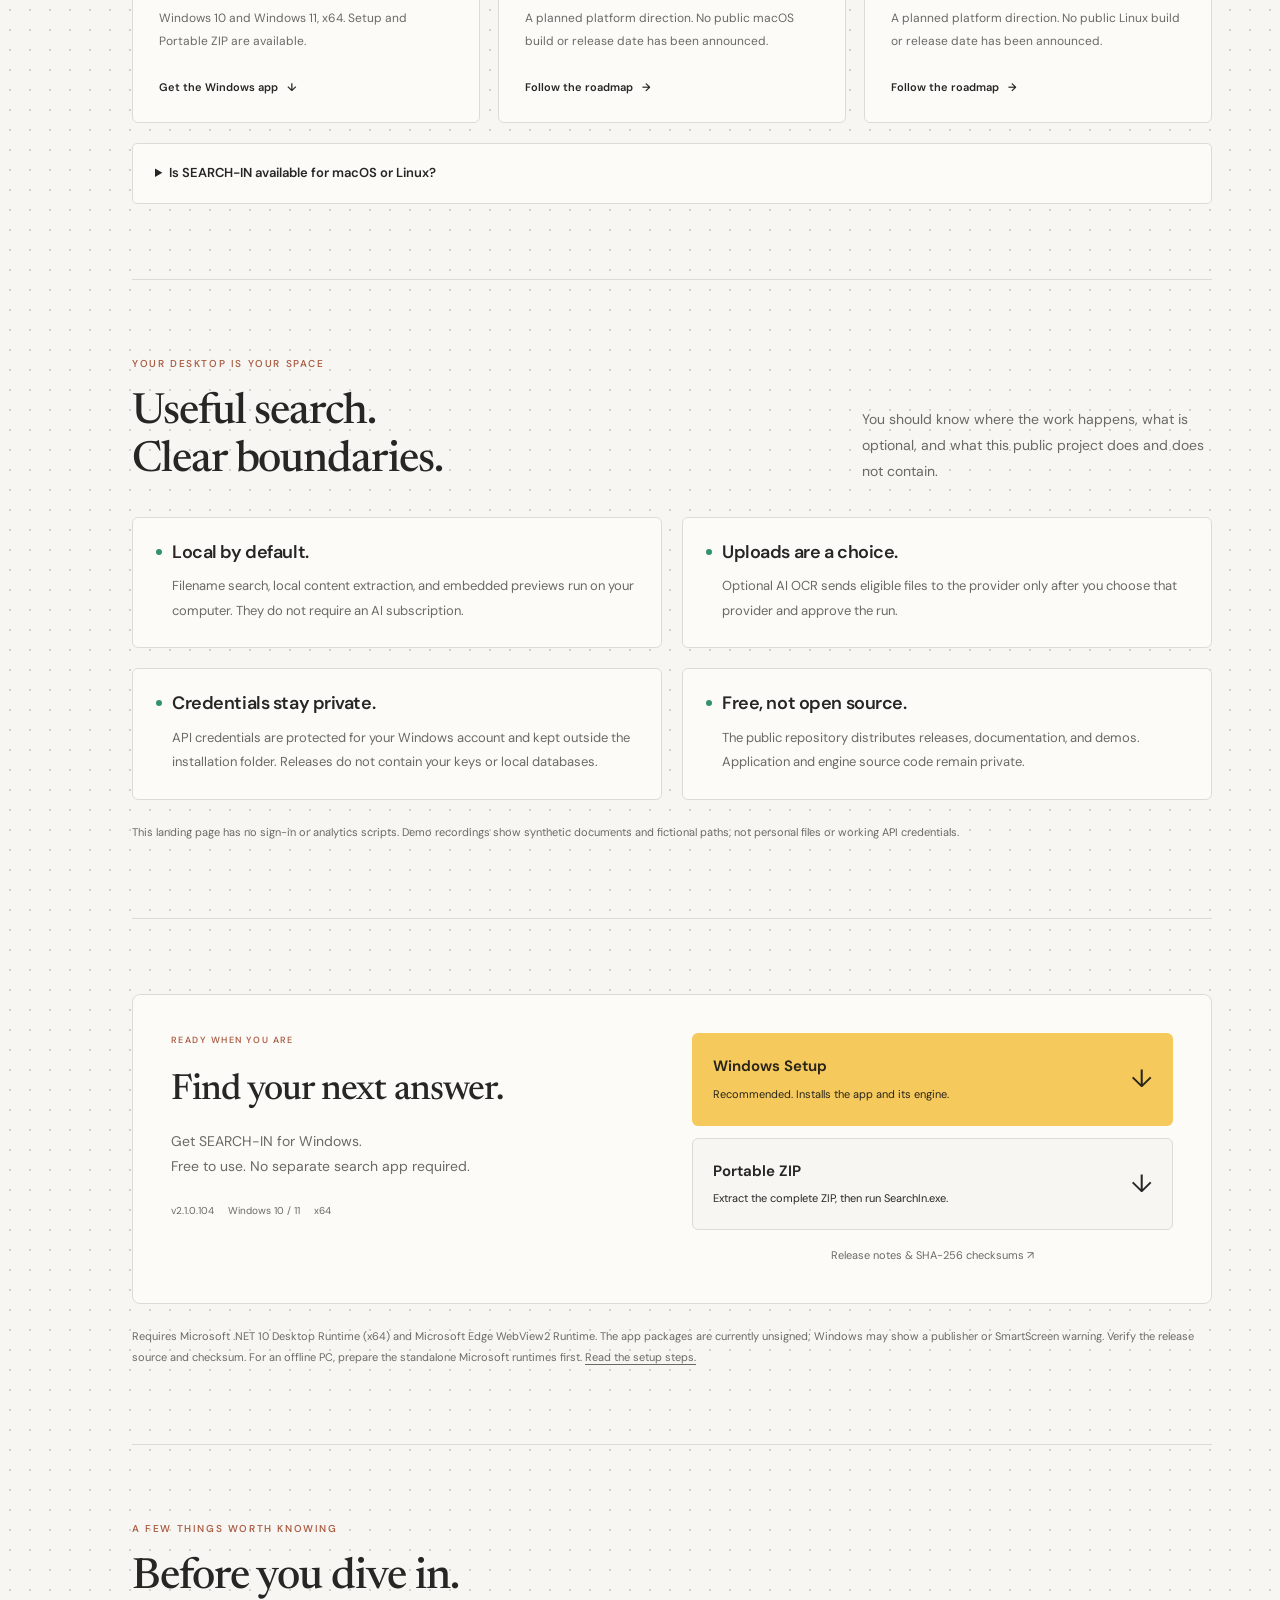
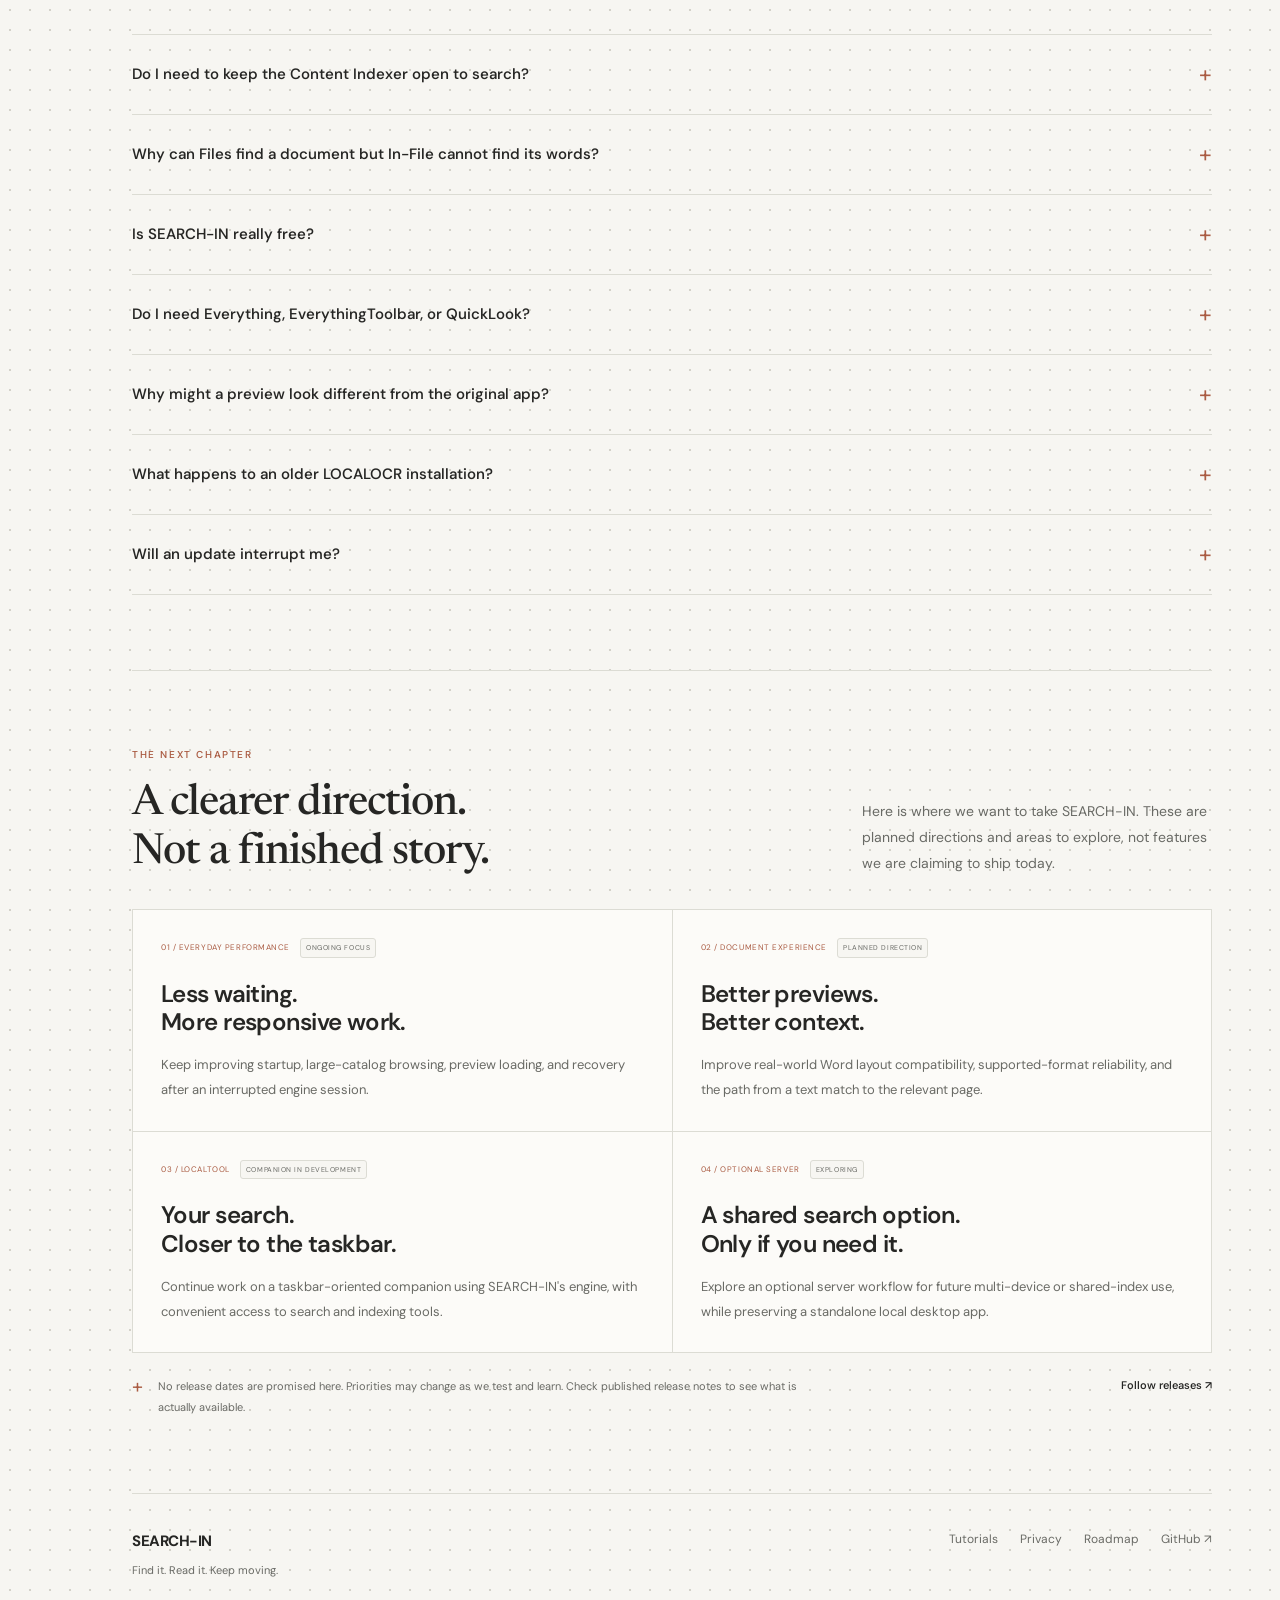
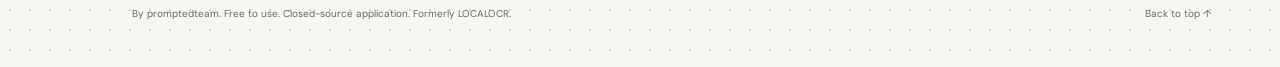
==== commit 3a7cedbd: "Publish SEARCH-IN 2.1.0.104 sorting update" ====
--- a/docs/index.html
+++ b/docs/index.html
@@ -48,13 +48,13 @@
         "applicationSubCategory":"Desktop search and document search software",
         "operatingSystem":"Windows 10, Windows 11",
         "processorRequirements":"x64",
-        "softwareVersion":"2.1.0.103",
+        "softwareVersion":"2.1.0.104",
         "softwareRequirements":"Microsoft .NET 10 Desktop Runtime (x64); Microsoft Edge WebView2 Runtime",
         "isAccessibleForFree":true,
         "offers":{"@type":"Offer","price":"0","priceCurrency":"USD","url":"https://searchin.pages.dev/#download","description":"The desktop application is free to use. Optional third-party AI provider usage may incur separate fees."},
-        "downloadUrl":"https://github.com/promptedteam/searchin/releases/download/2.1.0.103/SEARCH-IN-2.1.0.103-Setup.exe",
+        "downloadUrl":"https://github.com/promptedteam/searchin/releases/download/2.1.0.104/SEARCH-IN-2.1.0.104-Setup.exe",
         "installUrl":"https://searchin.pages.dev/#start",
-        "releaseNotes":"https://github.com/promptedteam/searchin/releases/tag/2.1.0.103",
+        "releaseNotes":"https://github.com/promptedteam/searchin/releases/tag/2.1.0.104",
         "screenshot":"https://searchin.pages.dev/tutorials/posters/04-in-file-and-preview.jpg",
         "image":"https://searchin.pages.dev/assets/search-in-mark.png",
         "publisher":{"@id":"https://searchin.pages.dev/#publisher"},
@@ -92,7 +92,7 @@
     <symbol id="icon-laptop" viewBox="0 0 24 24"><rect x="5" y="4" width="14" height="11" rx="1.5"/><path d="m5 15-3 4h20l-3-4M9 19h6"/></symbol>
     <symbol id="icon-terminal" viewBox="0 0 24 24"><rect x="3" y="4" width="18" height="16" rx="2"/><path d="m7 9 3 3-3 3m6 0h4"/></symbol>
   </defs></svg>
-  <div class="announcement"><span class="new-label">LATEST RELEASE</span><a href="https://github.com/promptedteam/searchin/releases/tag/2.1.0.103">SEARCH-IN 2.1.0.103 <span aria-hidden="true">&rarr;</span></a><span class="announcement-note">Free to use. Built for Windows.</span></div>
+  <div class="announcement"><span class="new-label">LATEST RELEASE</span><a href="https://github.com/promptedteam/searchin/releases/tag/2.1.0.104">SEARCH-IN 2.1.0.104 <span aria-hidden="true">&rarr;</span></a><span class="announcement-note">Free to use. Built for Windows.</span></div>
   <header class="site-header">
     <a class="brand" href="#showcase" aria-label="SEARCH-IN, back to top"><img src="assets/search-in-mark.png" width="38" height="38" alt=""><span>SEARCH-IN<span class="brand-by">by promptedteam</span></span></a>
     <nav class="header-nav" aria-label="Primary"><a href="#features">The app</a><a href="#guides">Tutorials</a><a href="#roadmap">What's next</a></nav>
@@ -128,7 +128,7 @@
       <div class="hero-heading"><div><h1>File search.<br><em>With the words inside.</em></h1><p class="hero-copy">Remember the filename? Search it. Remember a sentence instead? Look inside. SEARCH-IN is free Windows desktop search software that brings your files, document text, and useful previews into one considered workspace.</p></div><div class="hero-mark" aria-hidden="true"><img src="assets/search-in-mark.png" width="106" height="106" alt=""><span>SEARCH-IN</span></div></div>
       <div class="hero-actions">
         <div class="hero-downloads">
-          <a class="button" href="https://github.com/promptedteam/searchin/releases/download/2.1.0.103/SEARCH-IN-2.1.0.103-Setup.exe">Download for Windows <span aria-hidden="true">&darr;</span></a>
+          <a class="button" href="https://github.com/promptedteam/searchin/releases/download/2.1.0.104/SEARCH-IN-2.1.0.104-Setup.exe">Download for Windows <span aria-hidden="true">&darr;</span></a>
           <div class="hero-platforms" role="group" aria-label="Planned desktop versions">
             <a class="platform-preview" href="#platforms"><svg aria-hidden="true"><use href="#icon-laptop"/></svg><span>macOS<small>Coming soon</small></span></a>
             <a class="platform-preview" href="#platforms"><svg aria-hidden="true"><use href="#icon-terminal"/></svg><span>Linux<small>Coming soon</small></span></a>
@@ -202,8 +202,8 @@
       <div class="section-heading"><div><div class="eyebrow">YOUR DESKTOP IS YOUR SPACE</div><h2>Useful search.<br>Clear boundaries.</h2></div><p>You should know where the work happens, what is optional, and what this public project does and does not contain.</p></div>
       <div class="privacy-grid"><article><span class="status-dot"></span><h3>Local by default.</h3><p>Filename search, local content extraction, and embedded previews run on your computer. They do not require an AI subscription.</p></article><article><span class="status-dot"></span><h3>Uploads are a choice.</h3><p>Optional AI OCR sends eligible files to the provider only after you choose that provider and approve the run.</p></article><article><span class="status-dot"></span><h3>Credentials stay private.</h3><p>API credentials are protected for your Windows account and kept outside the installation folder. Releases do not contain your keys or local databases.</p></article><article><span class="status-dot"></span><h3>Free, not open source.</h3><p>The public repository distributes releases, documentation, and demos. Application and engine source code remain private.</p></article></div><p class="section-note">This landing page has no sign-in or analytics scripts. Demo recordings show synthetic documents and fictional paths, not personal files or working API credentials.</p>
     </section>
-    <section id="download" class="section-block download-section"><div class="download-panel"><div class="download-intro"><div class="eyebrow">READY WHEN YOU ARE</div><h2>Find your next answer.</h2><p>Get SEARCH-IN for Windows.<br>Free to use. No separate search app required.</p><div class="download-meta"><span>v2.1.0.103</span><span>Windows 10 / 11</span><span>x64</span></div></div><div class="download-options"><a class="package-link" href="https://github.com/promptedteam/searchin/releases/download/2.1.0.103/SEARCH-IN-2.1.0.103-Setup.exe"><span><strong>Windows Setup</strong><small>Recommended. Installs the app and its engine.</small></span><b aria-hidden="true">&darr;</b></a><a class="package-link secondary" href="https://github.com/promptedteam/searchin/releases/download/2.1.0.103/SEARCH-IN-2.1.0.103-portable.zip"><span><strong>Portable ZIP</strong><small>Extract the complete ZIP, then run SearchIn.exe.</small></span><b aria-hidden="true">&darr;</b></a><a class="release-link" href="https://github.com/promptedteam/searchin/releases/tag/2.1.0.103">Release notes &amp; SHA-256 checksums <span aria-hidden="true">&#8599;</span></a></div></div><p class="section-note">Requires Microsoft .NET 10 Desktop Runtime (x64) and Microsoft Edge WebView2 Runtime. The app packages are currently unsigned; Windows may show a publisher or SmartScreen warning. Verify the release source and checksum. For an offline PC, prepare the standalone Microsoft runtimes first. <a href="#start">Read the setup steps.</a></p></section>
-    <section id="questions" class="section-block"><div class="section-heading"><div><div class="eyebrow">A FEW THINGS WORTH KNOWING</div><h2>Before you dive in.</h2></div></div><div class="faq-list"><details><summary>Do I need to keep the Content Indexer open to search?</summary><p>You need the engine running to use its search catalog. The Content Indexer prepares document text; its window does not need to stay open just to search content that has already been indexed.</p></details><details><summary>Why can Files find a document but In-File cannot find its words?</summary><p>Files searches names and paths, while In-File searches indexed text. Check that the document is inside your content-index scope and has finished indexing. If it is a scan or its text cannot be read locally, review AI Pending and consider optional OCR.</p></details><details><summary>Is SEARCH-IN really free?</summary><p>Yes, SEARCH-IN is free to use. It is a closed-source application, not an open-source project. Optional third-party AI providers may charge for their services or apply usage limits.</p></details><details><summary>Do I need Everything, EverythingToolbar, or QuickLook?</summary><p>No. SEARCH-IN runs independently with its included engine. Install the required Microsoft desktop runtimes for the interface and embedded preview, not another search or preview application.</p></details><details><summary>Why might a preview look different from the original app?</summary><p>The preview is for quick inspection, not a replacement for every native editor. Advanced Word layouts, Excel formulas/charts, PowerPoint drawings, specialist formats, and media codecs have limits. Open the source file in its original app when full fidelity is essential.</p></details><details><summary>What happens to an older LOCALOCR installation?</summary><p>LOCALOCR 1.x remains separate. Installing SEARCH-IN does not silently convert or delete its databases or credentials. Earlier local SEARCH-IN builds with online updates disabled need one manual installation of 2.1.0.103.</p></details><details><summary>Will an update interrupt me?</summary><p>Available SEARCH-IN updates are announced by a quiet download indicator. Click it to review and download inside the app. You decide when to launch Setup; the website redesign does not change the application update feeds.</p></details></div></section>
+    <section id="download" class="section-block download-section"><div class="download-panel"><div class="download-intro"><div class="eyebrow">READY WHEN YOU ARE</div><h2>Find your next answer.</h2><p>Get SEARCH-IN for Windows.<br>Free to use. No separate search app required.</p><div class="download-meta"><span>v2.1.0.104</span><span>Windows 10 / 11</span><span>x64</span></div></div><div class="download-options"><a class="package-link" href="https://github.com/promptedteam/searchin/releases/download/2.1.0.104/SEARCH-IN-2.1.0.104-Setup.exe"><span><strong>Windows Setup</strong><small>Recommended. Installs the app and its engine.</small></span><b aria-hidden="true">&darr;</b></a><a class="package-link secondary" href="https://github.com/promptedteam/searchin/releases/download/2.1.0.104/SEARCH-IN-2.1.0.104-portable.zip"><span><strong>Portable ZIP</strong><small>Extract the complete ZIP, then run SearchIn.exe.</small></span><b aria-hidden="true">&darr;</b></a><a class="release-link" href="https://github.com/promptedteam/searchin/releases/tag/2.1.0.104">Release notes &amp; SHA-256 checksums <span aria-hidden="true">&#8599;</span></a></div></div><p class="section-note">Requires Microsoft .NET 10 Desktop Runtime (x64) and Microsoft Edge WebView2 Runtime. The app packages are currently unsigned; Windows may show a publisher or SmartScreen warning. Verify the release source and checksum. For an offline PC, prepare the standalone Microsoft runtimes first. <a href="#start">Read the setup steps.</a></p></section>
+    <section id="questions" class="section-block"><div class="section-heading"><div><div class="eyebrow">A FEW THINGS WORTH KNOWING</div><h2>Before you dive in.</h2></div></div><div class="faq-list"><details><summary>Do I need to keep the Content Indexer open to search?</summary><p>You need the engine running to use its search catalog. The Content Indexer prepares document text; its window does not need to stay open just to search content that has already been indexed.</p></details><details><summary>Why can Files find a document but In-File cannot find its words?</summary><p>Files searches names and paths, while In-File searches indexed text. Check that the document is inside your content-index scope and has finished indexing. If it is a scan or its text cannot be read locally, review AI Pending and consider optional OCR.</p></details><details><summary>Is SEARCH-IN really free?</summary><p>Yes, SEARCH-IN is free to use. It is a closed-source application, not an open-source project. Optional third-party AI providers may charge for their services or apply usage limits.</p></details><details><summary>Do I need Everything, EverythingToolbar, or QuickLook?</summary><p>No. SEARCH-IN runs independently with its included engine. Install the required Microsoft desktop runtimes for the interface and embedded preview, not another search or preview application.</p></details><details><summary>Why might a preview look different from the original app?</summary><p>The preview is for quick inspection, not a replacement for every native editor. Advanced Word layouts, Excel formulas/charts, PowerPoint drawings, specialist formats, and media codecs have limits. Open the source file in its original app when full fidelity is essential.</p></details><details><summary>What happens to an older LOCALOCR installation?</summary><p>LOCALOCR 1.x remains separate. Installing SEARCH-IN does not silently convert or delete its databases or credentials. Earlier local SEARCH-IN builds with online updates disabled need one manual installation of 2.1.0.104.</p></details><details><summary>Will an update interrupt me?</summary><p>Available SEARCH-IN updates are announced by a quiet download indicator. Click it to review and download inside the app. You decide when to launch Setup; the website redesign does not change the application update feeds.</p></details></div></section>
     <section id="roadmap" class="section-block roadmap-section"><div class="section-heading"><div><div class="eyebrow">THE NEXT CHAPTER</div><h2>A clearer direction.<br>Not a finished story.</h2></div><p>Here is where we want to take SEARCH-IN. These are planned directions and areas to explore, not features we are claiming to ship today.</p></div><div class="roadmap-grid"><article><div class="roadmap-top"><span>01 / EVERYDAY PERFORMANCE</span><span class="roadmap-state">ONGOING FOCUS</span></div><h3>Less waiting.<br>More responsive work.</h3><p>Keep improving startup, large-catalog browsing, preview loading, and recovery after an interrupted engine session.</p></article><article><div class="roadmap-top"><span>02 / DOCUMENT EXPERIENCE</span><span class="roadmap-state">PLANNED DIRECTION</span></div><h3>Better previews.<br>Better context.</h3><p>Improve real-world Word layout compatibility, supported-format reliability, and the path from a text match to the relevant page.</p></article><article><div class="roadmap-top"><span>03 / LOCALTOOL</span><span class="roadmap-state">COMPANION IN DEVELOPMENT</span></div><h3>Your search.<br>Closer to the taskbar.</h3><p>Continue work on a taskbar-oriented companion using SEARCH-IN's engine, with convenient access to search and indexing tools.</p></article><article><div class="roadmap-top"><span>04 / OPTIONAL SERVER</span><span class="roadmap-state">EXPLORING</span></div><h3>A shared search option.<br>Only if you need it.</h3><p>Explore an optional server workflow for future multi-device or shared-index use, while preserving a standalone local desktop app.</p></article></div><div class="roadmap-note"><span class="tiny-cross" aria-hidden="true">+</span><p>No release dates are promised here. Priorities may change as we test and learn. Check published release notes to see what is actually available.</p><a href="https://github.com/promptedteam/searchin/releases">Follow releases <span aria-hidden="true">&#8599;</span></a></div></section>
     <footer class="site-footer"><a class="footer-brand" href="#showcase">SEARCH-IN<span>Find it. Read it. Keep moving.</span></a><div><a href="#guides">Tutorials</a><a href="#privacy">Privacy</a><a href="#roadmap">Roadmap</a><a href="https://github.com/promptedteam/searchin">GitHub <span aria-hidden="true">&#8599;</span></a></div><p>By promptedteam. Free to use. Closed-source application. Formerly LOCALOCR.</p><a class="back-to-top" href="#showcase">Back to top <span aria-hidden="true">&uarr;</span></a></footer>
   </main>
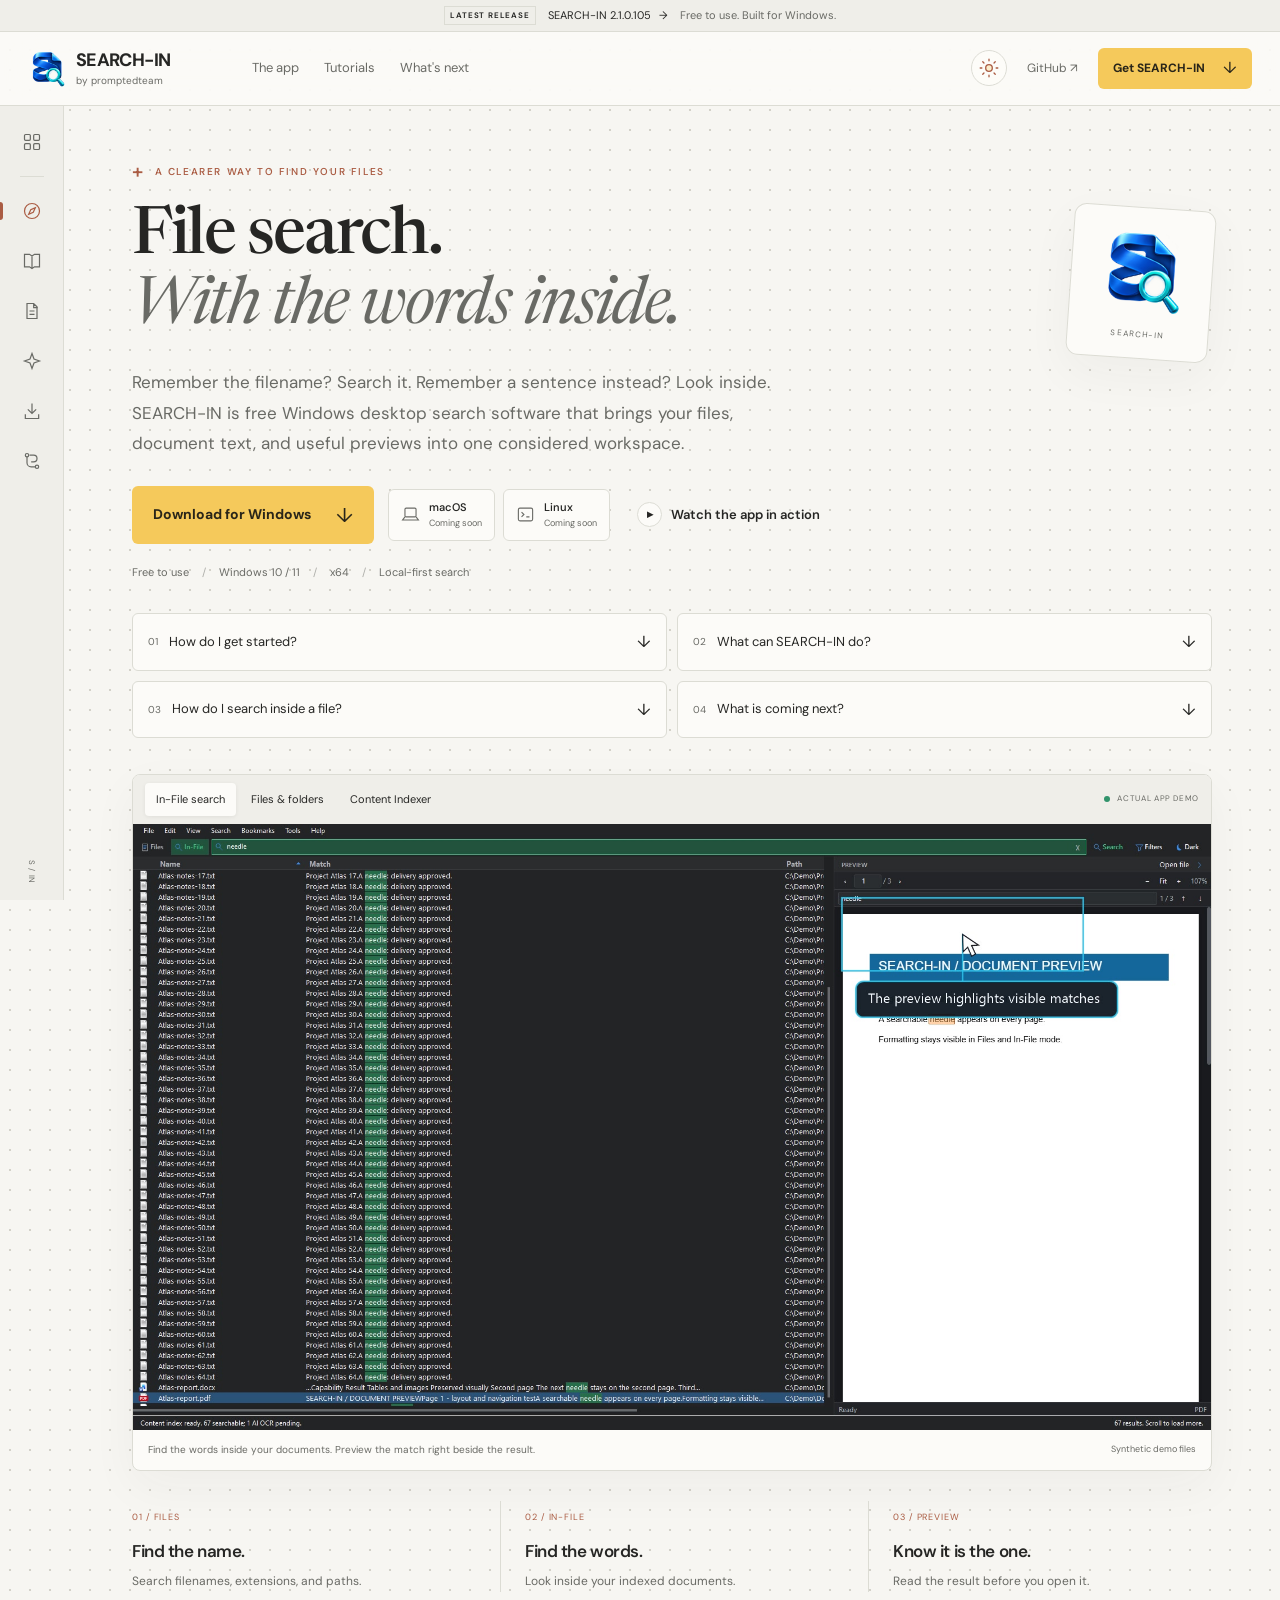
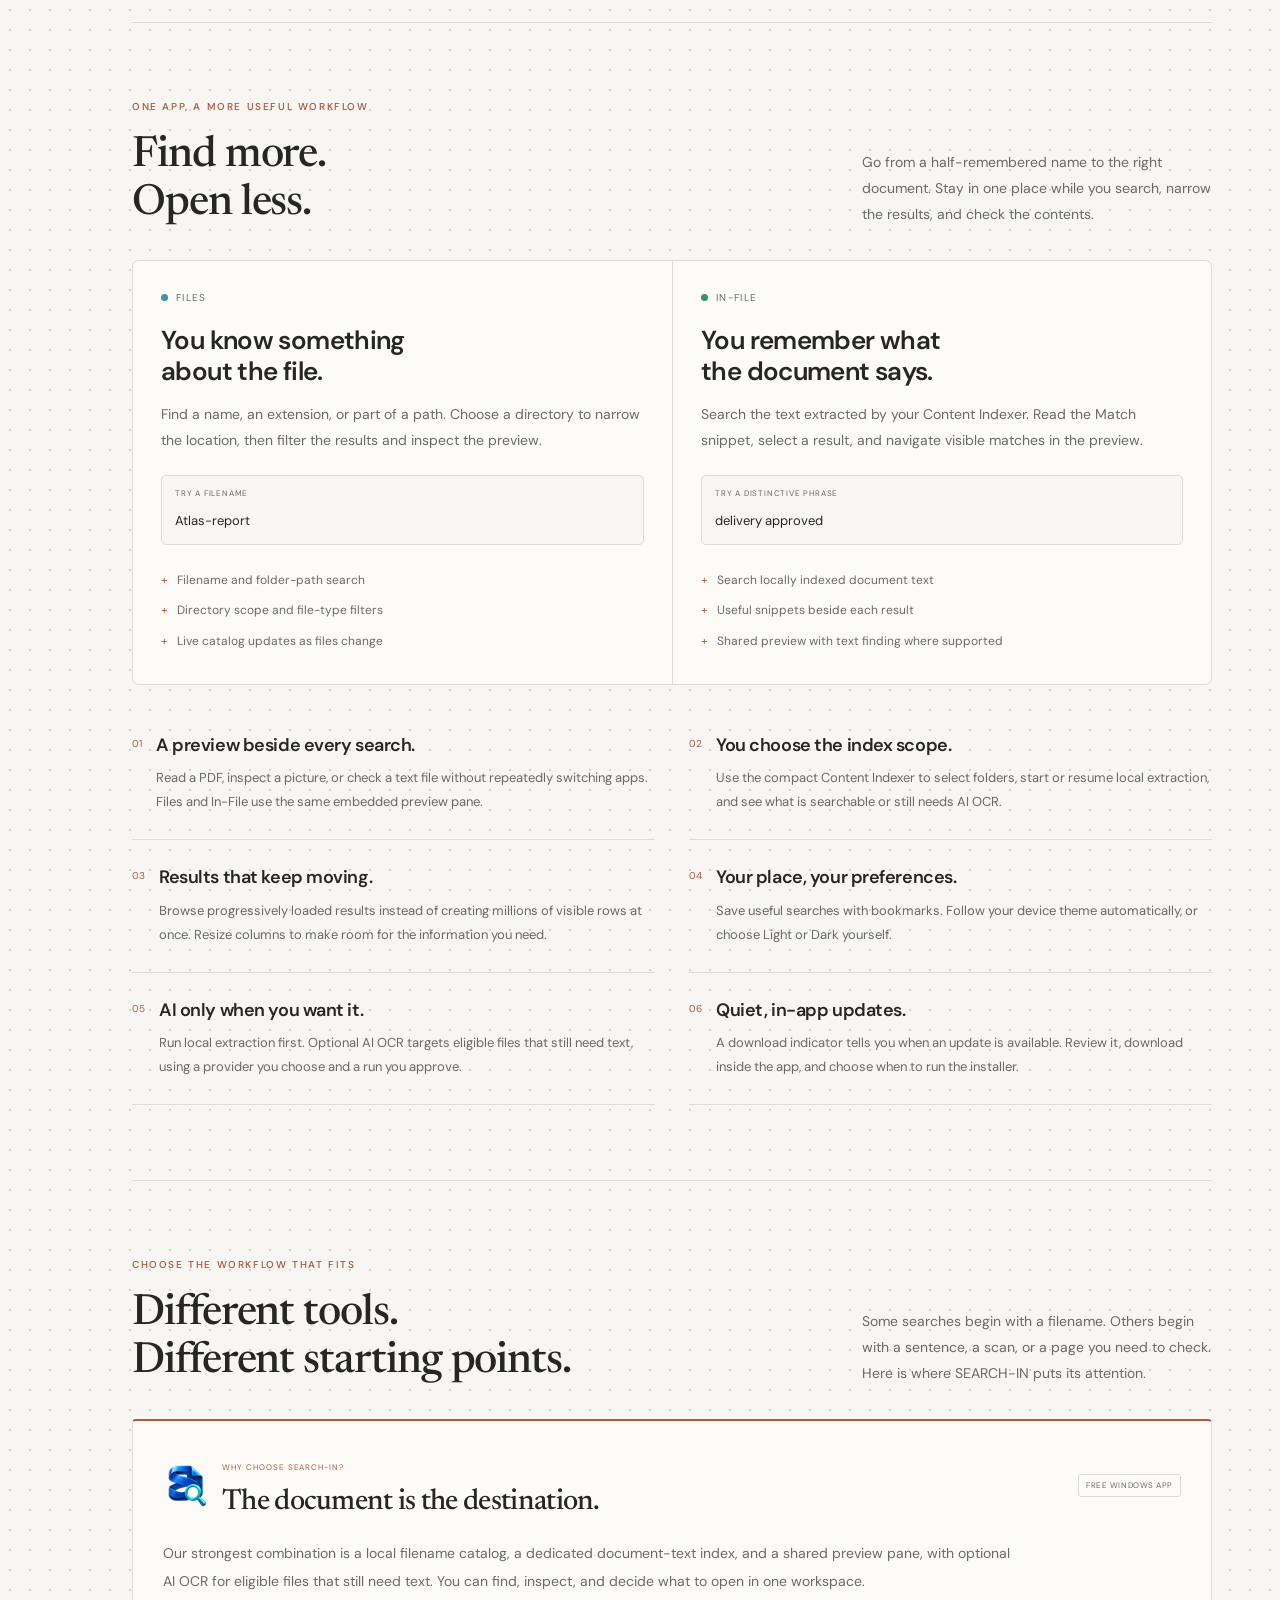
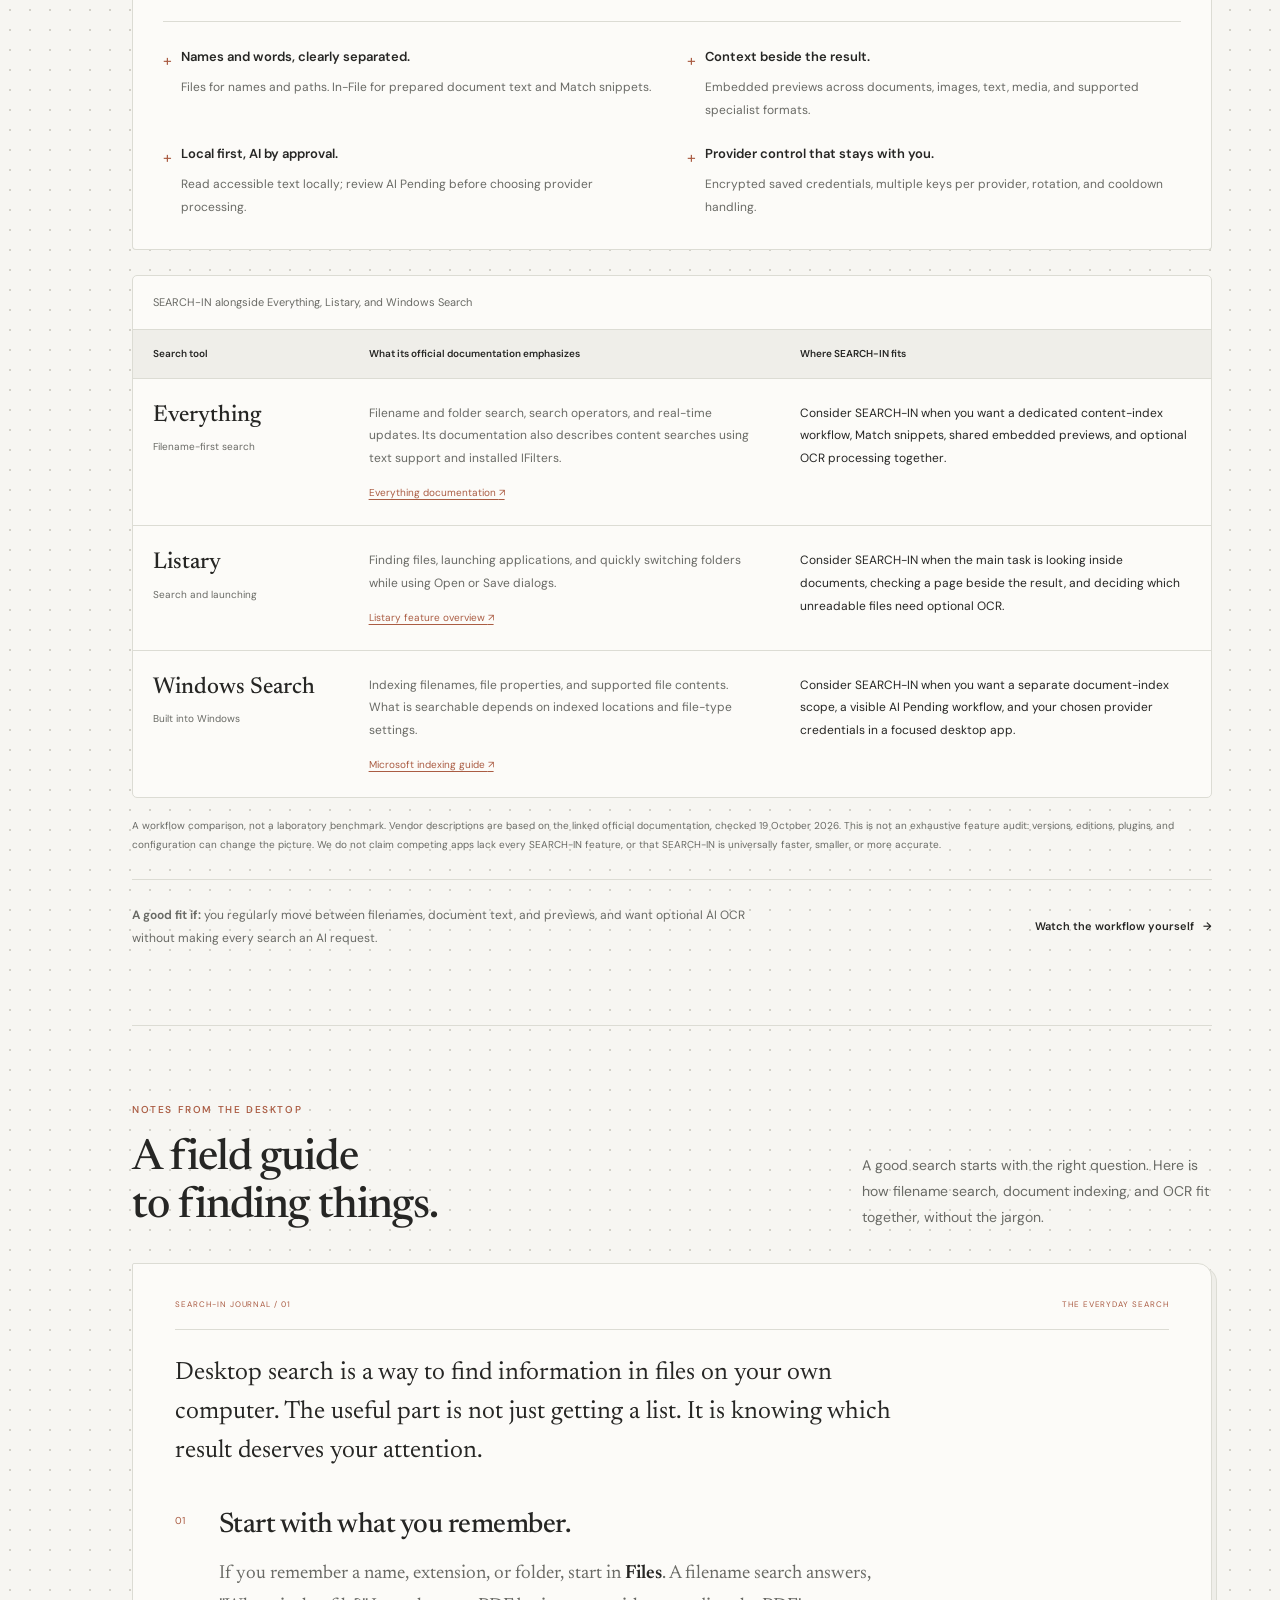
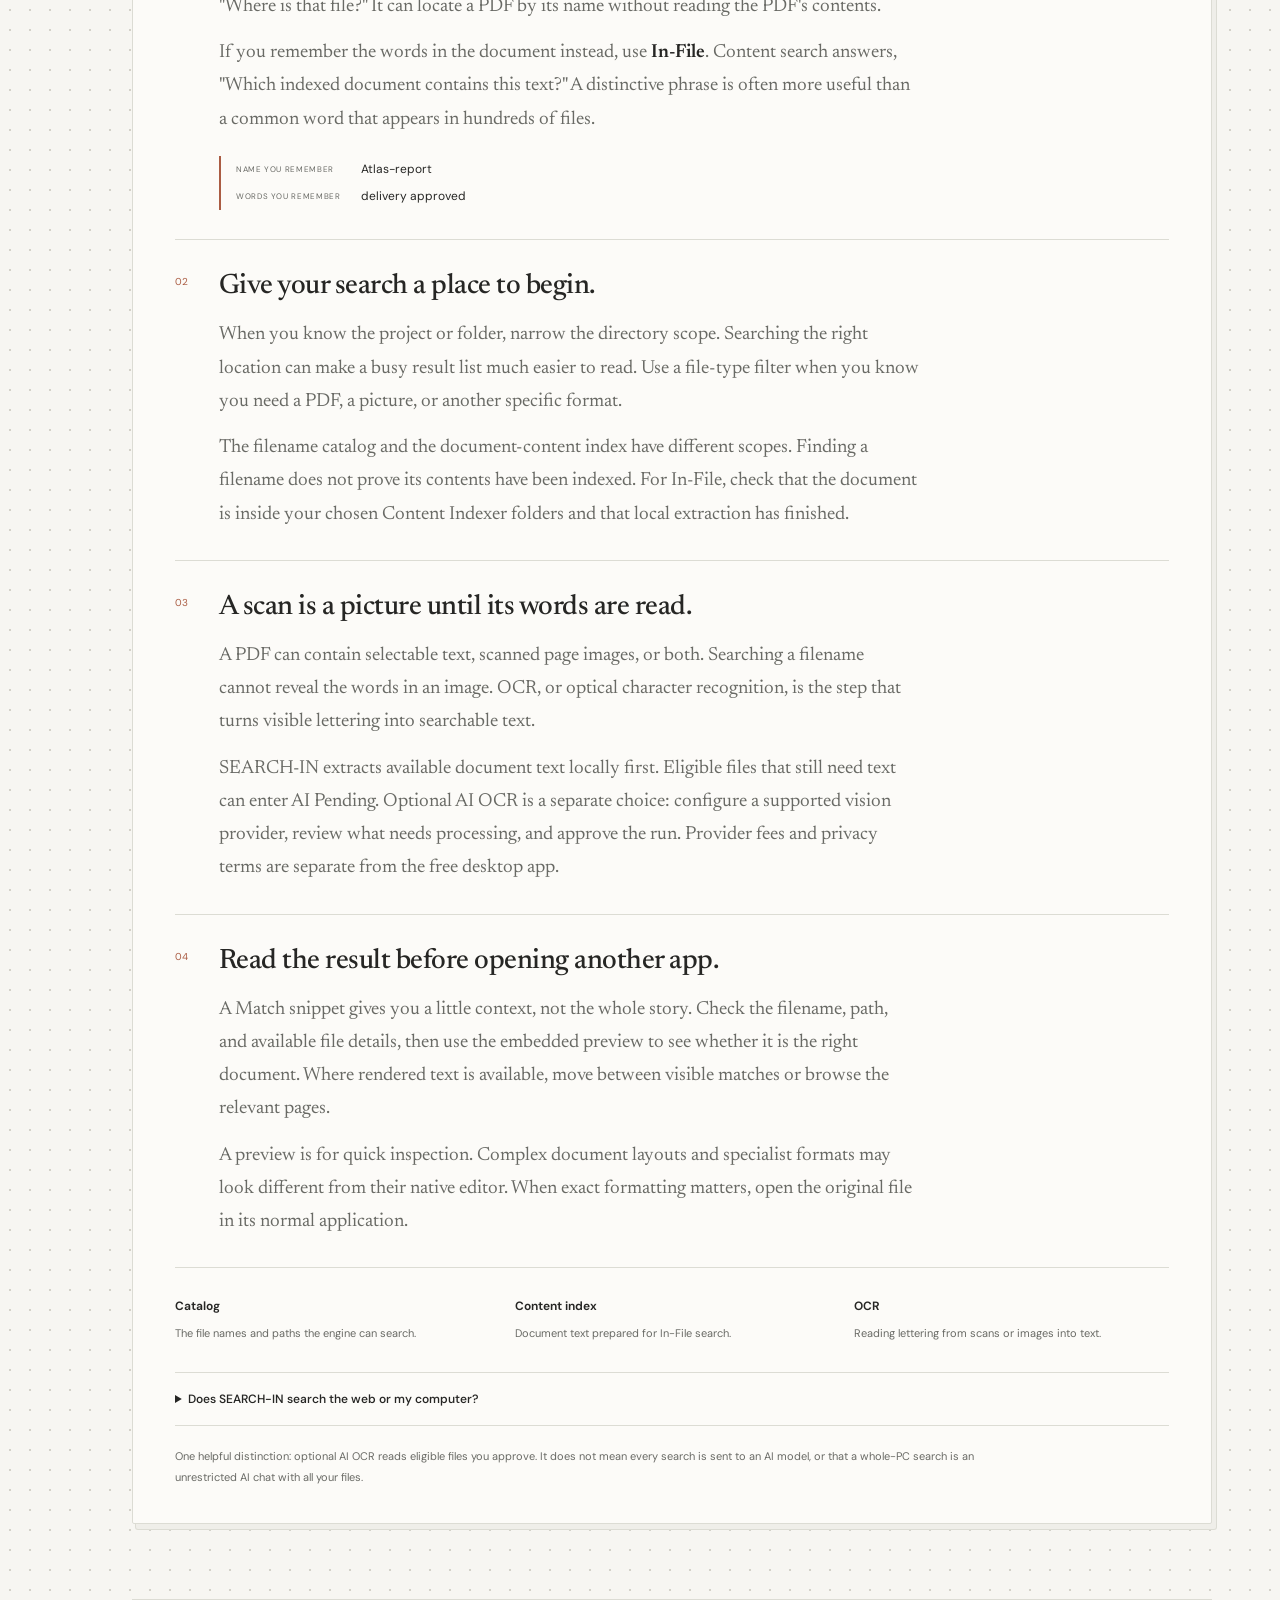
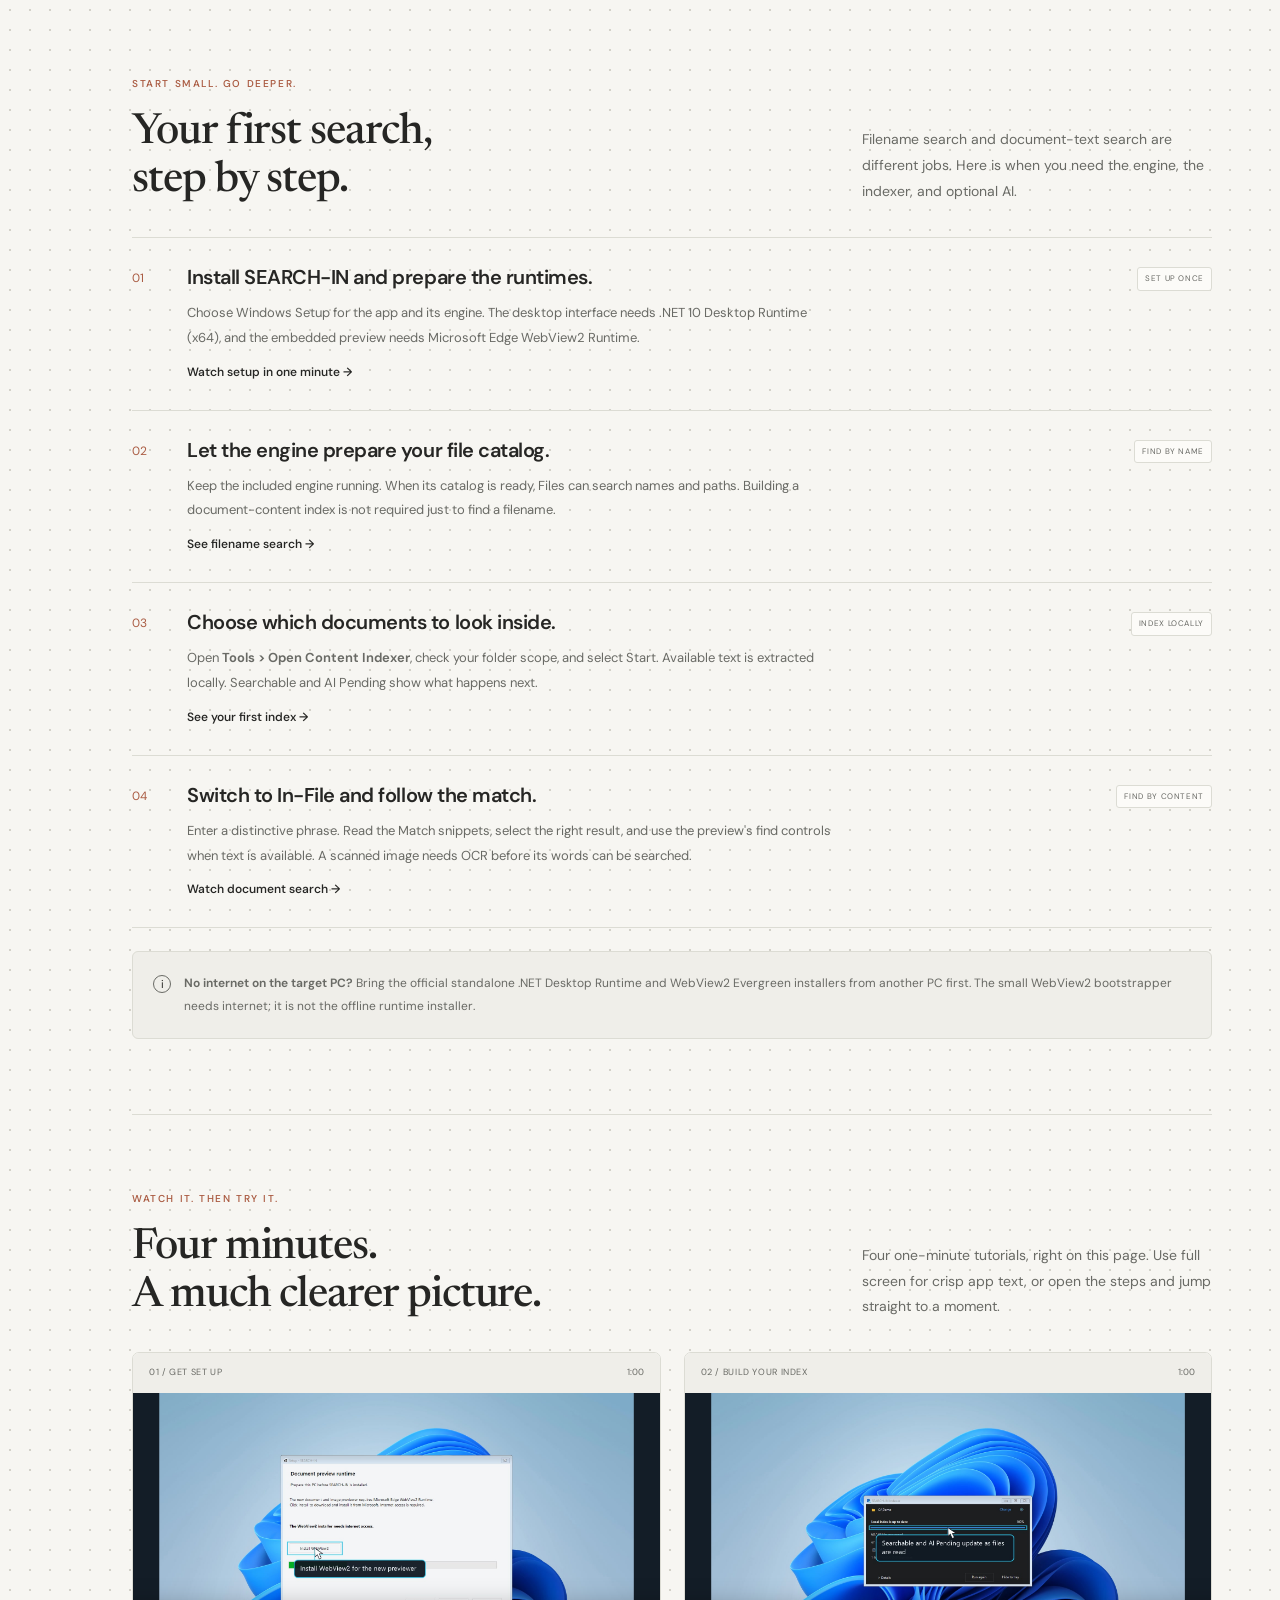
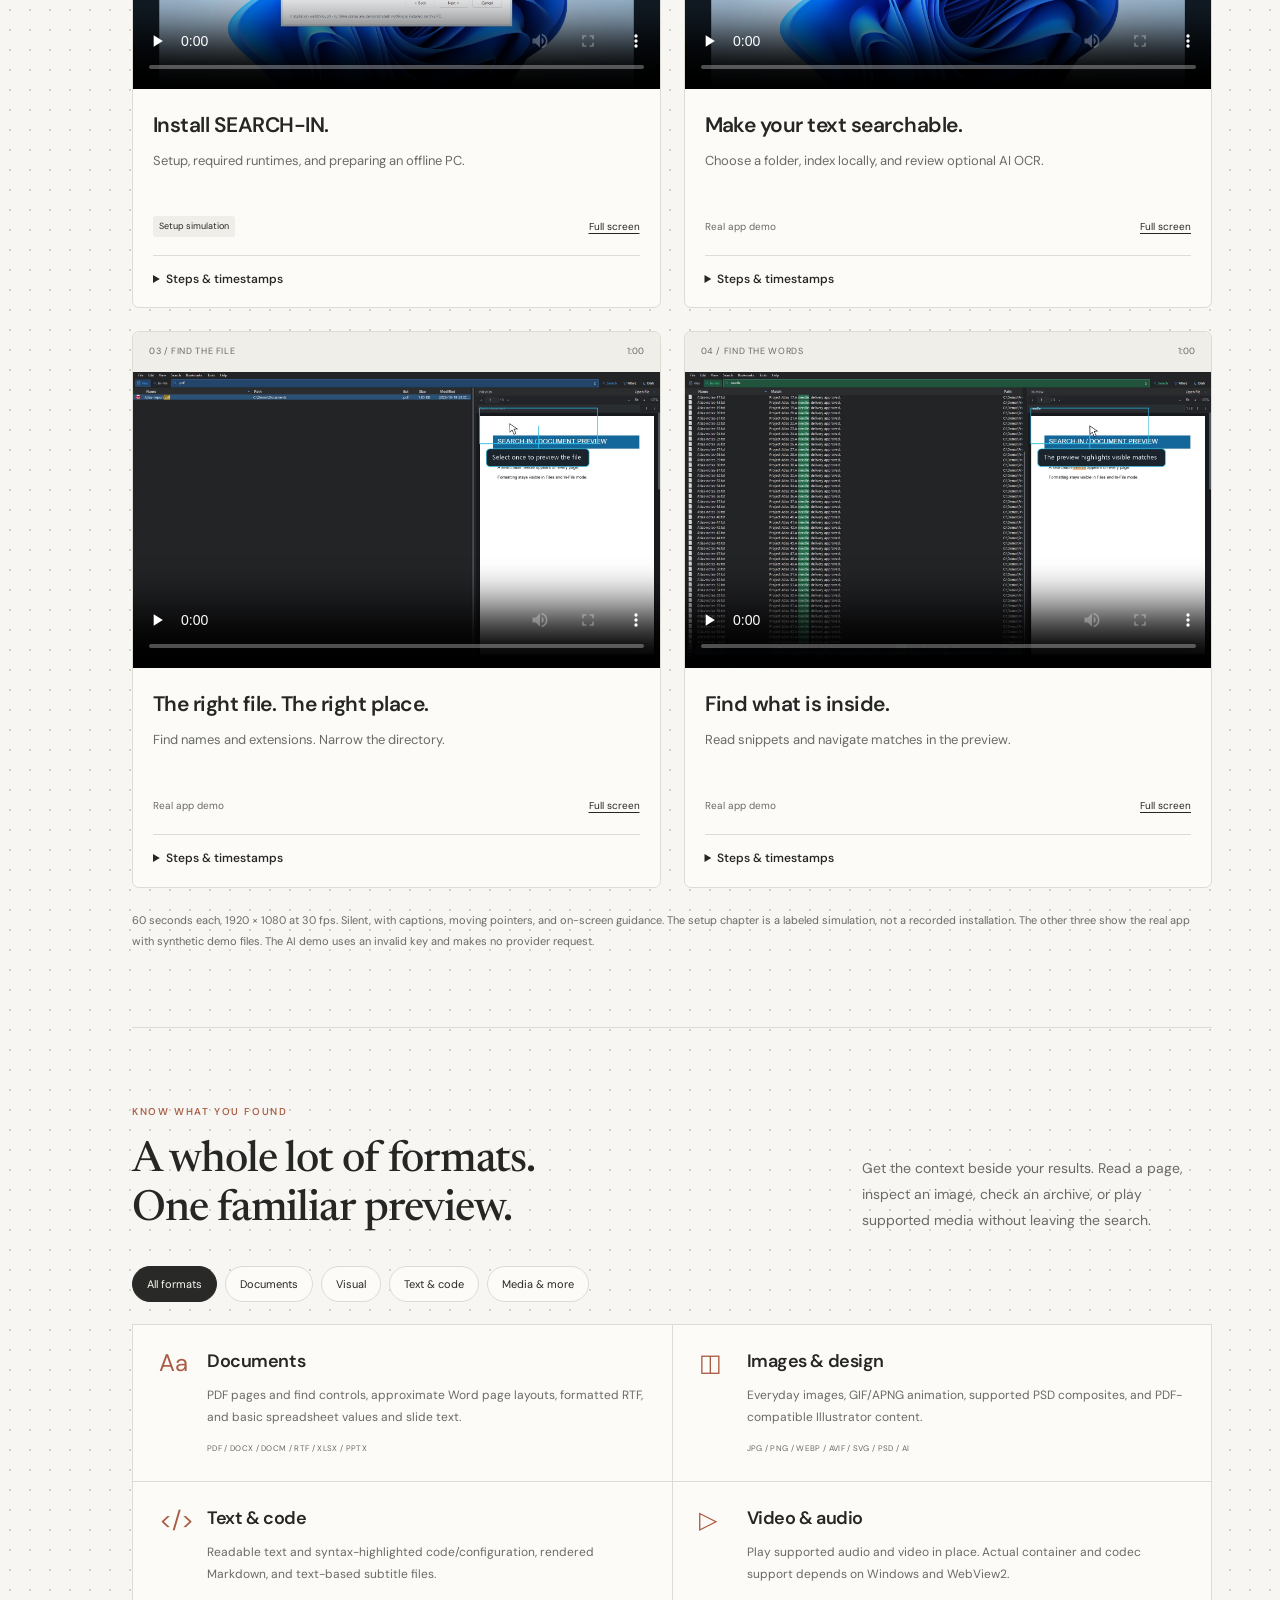
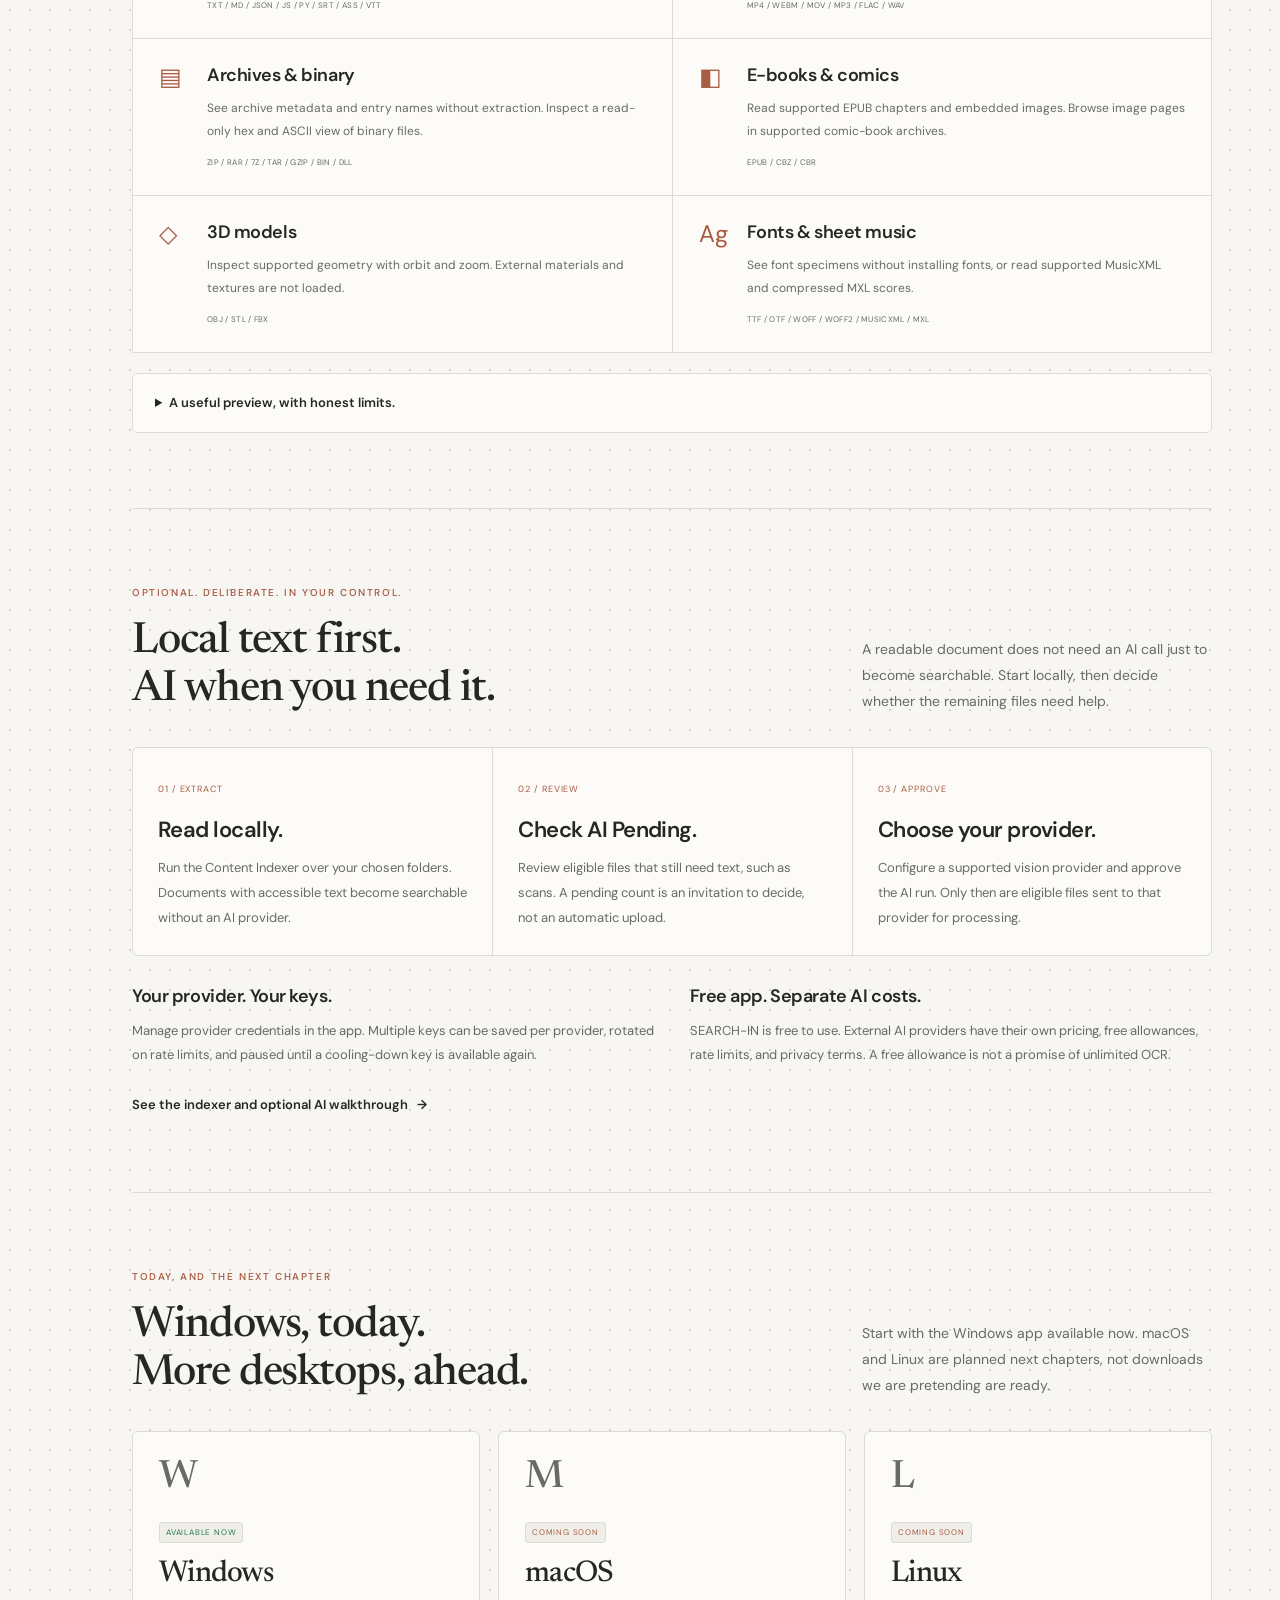
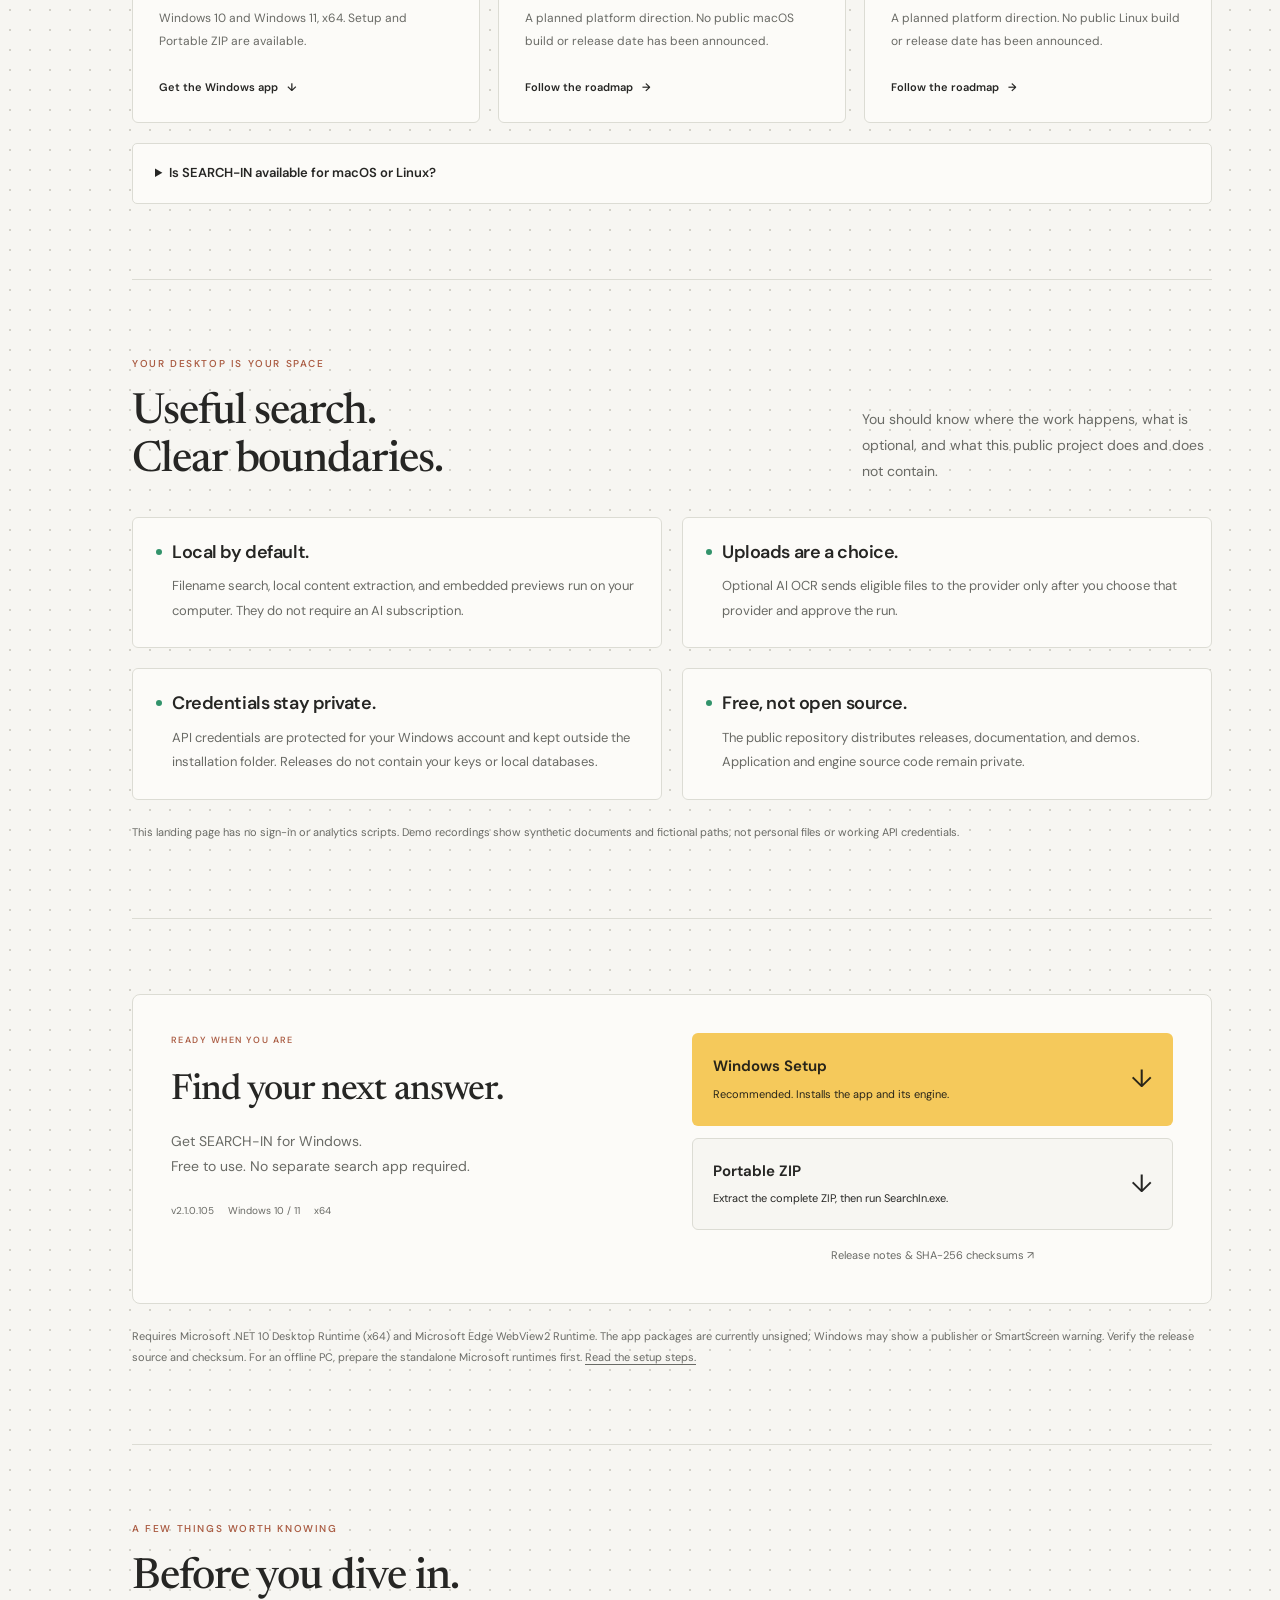
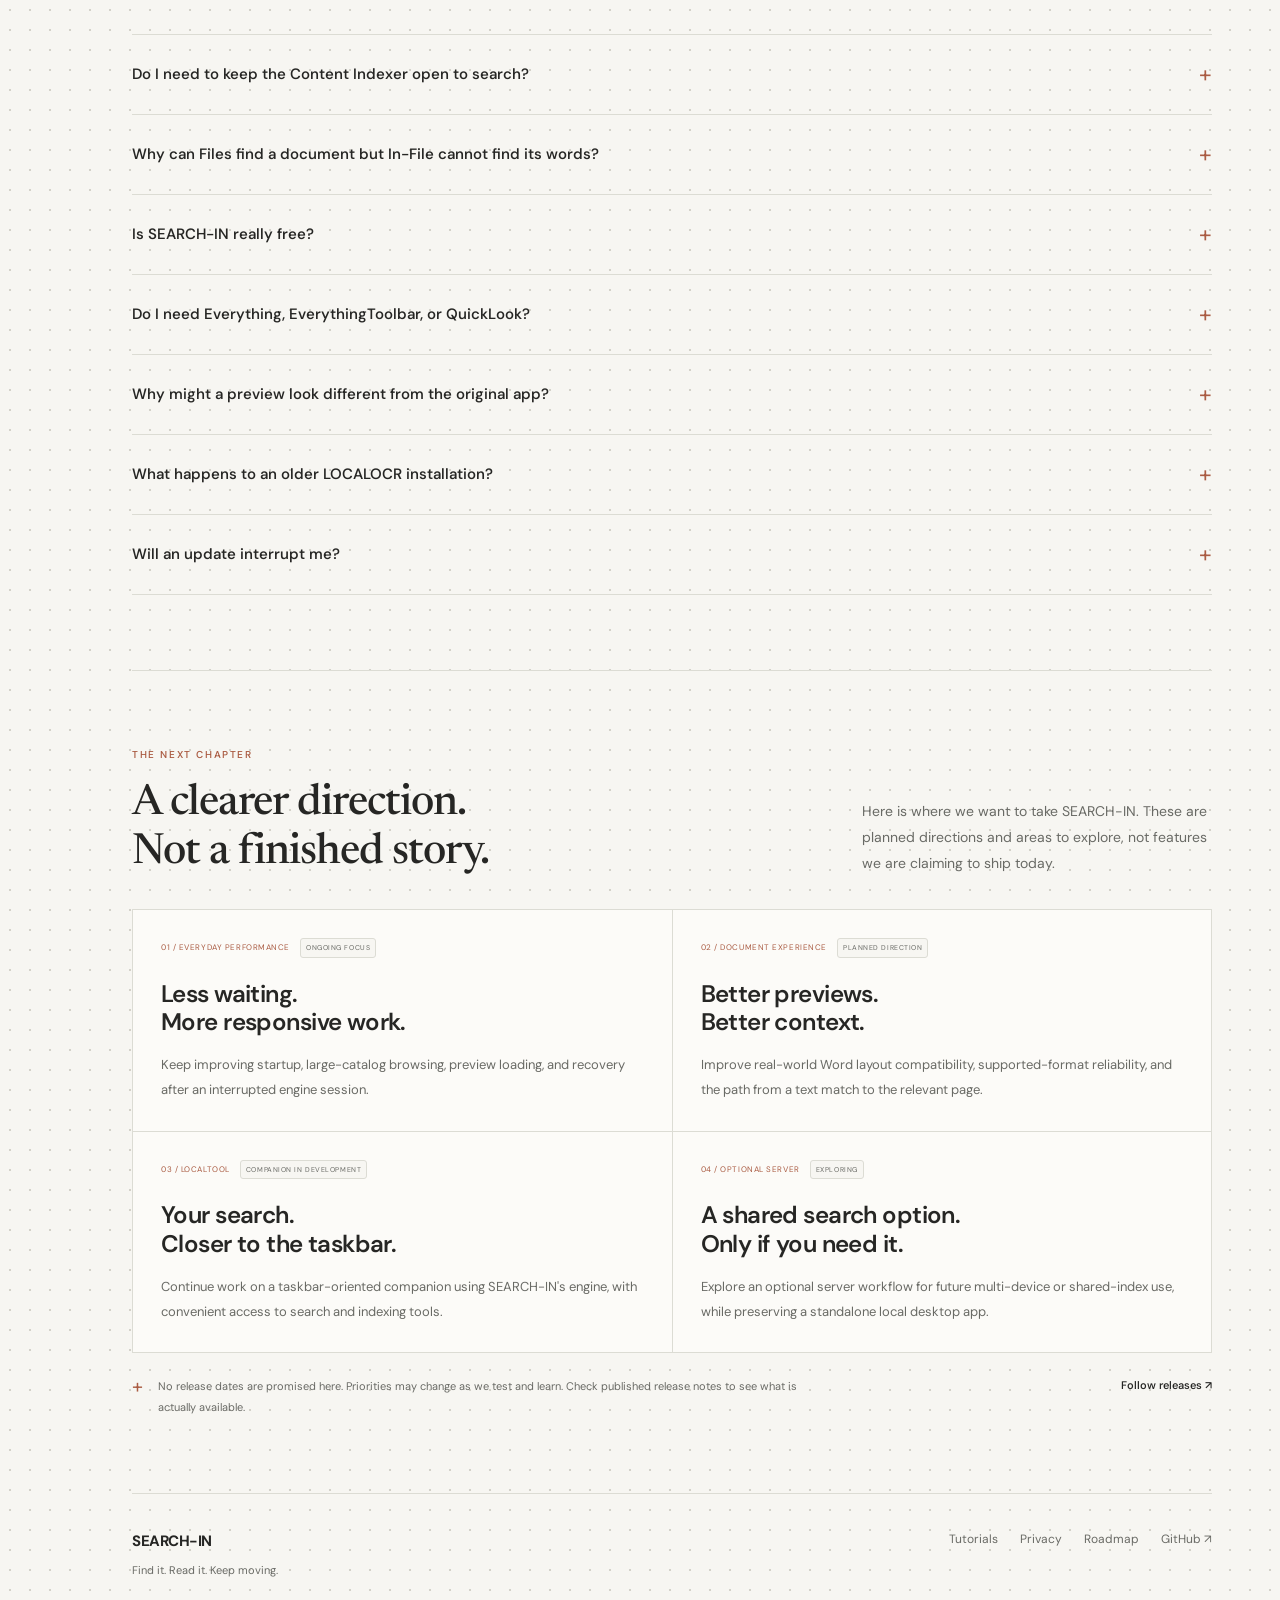
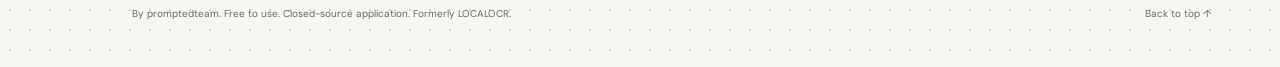
==== commit f3b3c0e6: "Publish SEARCH-IN 2.1.0.105 drag and sorting update" ====
--- a/docs/index.html
+++ b/docs/index.html
@@ -48,13 +48,13 @@
         "applicationSubCategory":"Desktop search and document search software",
         "operatingSystem":"Windows 10, Windows 11",
         "processorRequirements":"x64",
-        "softwareVersion":"2.1.0.104",
+        "softwareVersion":"2.1.0.105",
         "softwareRequirements":"Microsoft .NET 10 Desktop Runtime (x64); Microsoft Edge WebView2 Runtime",
         "isAccessibleForFree":true,
         "offers":{"@type":"Offer","price":"0","priceCurrency":"USD","url":"https://searchin.pages.dev/#download","description":"The desktop application is free to use. Optional third-party AI provider usage may incur separate fees."},
-        "downloadUrl":"https://github.com/promptedteam/searchin/releases/download/2.1.0.104/SEARCH-IN-2.1.0.104-Setup.exe",
+        "downloadUrl":"https://github.com/promptedteam/searchin/releases/download/2.1.0.105/SEARCH-IN-2.1.0.105-Setup.exe",
         "installUrl":"https://searchin.pages.dev/#start",
-        "releaseNotes":"https://github.com/promptedteam/searchin/releases/tag/2.1.0.104",
+        "releaseNotes":"https://github.com/promptedteam/searchin/releases/tag/2.1.0.105",
         "screenshot":"https://searchin.pages.dev/tutorials/posters/04-in-file-and-preview.jpg",
         "image":"https://searchin.pages.dev/assets/search-in-mark.png",
         "publisher":{"@id":"https://searchin.pages.dev/#publisher"},
@@ -92,7 +92,7 @@
     <symbol id="icon-laptop" viewBox="0 0 24 24"><rect x="5" y="4" width="14" height="11" rx="1.5"/><path d="m5 15-3 4h20l-3-4M9 19h6"/></symbol>
     <symbol id="icon-terminal" viewBox="0 0 24 24"><rect x="3" y="4" width="18" height="16" rx="2"/><path d="m7 9 3 3-3 3m6 0h4"/></symbol>
   </defs></svg>
-  <div class="announcement"><span class="new-label">LATEST RELEASE</span><a href="https://github.com/promptedteam/searchin/releases/tag/2.1.0.104">SEARCH-IN 2.1.0.104 <span aria-hidden="true">&rarr;</span></a><span class="announcement-note">Free to use. Built for Windows.</span></div>
+  <div class="announcement"><span class="new-label">LATEST RELEASE</span><a href="https://github.com/promptedteam/searchin/releases/tag/2.1.0.105">SEARCH-IN 2.1.0.105 <span aria-hidden="true">&rarr;</span></a><span class="announcement-note">Free to use. Built for Windows.</span></div>
   <header class="site-header">
     <a class="brand" href="#showcase" aria-label="SEARCH-IN, back to top"><img src="assets/search-in-mark.png" width="38" height="38" alt=""><span>SEARCH-IN<span class="brand-by">by promptedteam</span></span></a>
     <nav class="header-nav" aria-label="Primary"><a href="#features">The app</a><a href="#guides">Tutorials</a><a href="#roadmap">What's next</a></nav>
@@ -128,7 +128,7 @@
       <div class="hero-heading"><div><h1>File search.<br><em>With the words inside.</em></h1><p class="hero-copy">Remember the filename? Search it. Remember a sentence instead? Look inside. SEARCH-IN is free Windows desktop search software that brings your files, document text, and useful previews into one considered workspace.</p></div><div class="hero-mark" aria-hidden="true"><img src="assets/search-in-mark.png" width="106" height="106" alt=""><span>SEARCH-IN</span></div></div>
       <div class="hero-actions">
         <div class="hero-downloads">
-          <a class="button" href="https://github.com/promptedteam/searchin/releases/download/2.1.0.104/SEARCH-IN-2.1.0.104-Setup.exe">Download for Windows <span aria-hidden="true">&darr;</span></a>
+          <a class="button" href="https://github.com/promptedteam/searchin/releases/download/2.1.0.105/SEARCH-IN-2.1.0.105-Setup.exe">Download for Windows <span aria-hidden="true">&darr;</span></a>
           <div class="hero-platforms" role="group" aria-label="Planned desktop versions">
             <a class="platform-preview" href="#platforms"><svg aria-hidden="true"><use href="#icon-laptop"/></svg><span>macOS<small>Coming soon</small></span></a>
             <a class="platform-preview" href="#platforms"><svg aria-hidden="true"><use href="#icon-terminal"/></svg><span>Linux<small>Coming soon</small></span></a>
@@ -202,8 +202,8 @@
       <div class="section-heading"><div><div class="eyebrow">YOUR DESKTOP IS YOUR SPACE</div><h2>Useful search.<br>Clear boundaries.</h2></div><p>You should know where the work happens, what is optional, and what this public project does and does not contain.</p></div>
       <div class="privacy-grid"><article><span class="status-dot"></span><h3>Local by default.</h3><p>Filename search, local content extraction, and embedded previews run on your computer. They do not require an AI subscription.</p></article><article><span class="status-dot"></span><h3>Uploads are a choice.</h3><p>Optional AI OCR sends eligible files to the provider only after you choose that provider and approve the run.</p></article><article><span class="status-dot"></span><h3>Credentials stay private.</h3><p>API credentials are protected for your Windows account and kept outside the installation folder. Releases do not contain your keys or local databases.</p></article><article><span class="status-dot"></span><h3>Free, not open source.</h3><p>The public repository distributes releases, documentation, and demos. Application and engine source code remain private.</p></article></div><p class="section-note">This landing page has no sign-in or analytics scripts. Demo recordings show synthetic documents and fictional paths, not personal files or working API credentials.</p>
     </section>
-    <section id="download" class="section-block download-section"><div class="download-panel"><div class="download-intro"><div class="eyebrow">READY WHEN YOU ARE</div><h2>Find your next answer.</h2><p>Get SEARCH-IN for Windows.<br>Free to use. No separate search app required.</p><div class="download-meta"><span>v2.1.0.104</span><span>Windows 10 / 11</span><span>x64</span></div></div><div class="download-options"><a class="package-link" href="https://github.com/promptedteam/searchin/releases/download/2.1.0.104/SEARCH-IN-2.1.0.104-Setup.exe"><span><strong>Windows Setup</strong><small>Recommended. Installs the app and its engine.</small></span><b aria-hidden="true">&darr;</b></a><a class="package-link secondary" href="https://github.com/promptedteam/searchin/releases/download/2.1.0.104/SEARCH-IN-2.1.0.104-portable.zip"><span><strong>Portable ZIP</strong><small>Extract the complete ZIP, then run SearchIn.exe.</small></span><b aria-hidden="true">&darr;</b></a><a class="release-link" href="https://github.com/promptedteam/searchin/releases/tag/2.1.0.104">Release notes &amp; SHA-256 checksums <span aria-hidden="true">&#8599;</span></a></div></div><p class="section-note">Requires Microsoft .NET 10 Desktop Runtime (x64) and Microsoft Edge WebView2 Runtime. The app packages are currently unsigned; Windows may show a publisher or SmartScreen warning. Verify the release source and checksum. For an offline PC, prepare the standalone Microsoft runtimes first. <a href="#start">Read the setup steps.</a></p></section>
-    <section id="questions" class="section-block"><div class="section-heading"><div><div class="eyebrow">A FEW THINGS WORTH KNOWING</div><h2>Before you dive in.</h2></div></div><div class="faq-list"><details><summary>Do I need to keep the Content Indexer open to search?</summary><p>You need the engine running to use its search catalog. The Content Indexer prepares document text; its window does not need to stay open just to search content that has already been indexed.</p></details><details><summary>Why can Files find a document but In-File cannot find its words?</summary><p>Files searches names and paths, while In-File searches indexed text. Check that the document is inside your content-index scope and has finished indexing. If it is a scan or its text cannot be read locally, review AI Pending and consider optional OCR.</p></details><details><summary>Is SEARCH-IN really free?</summary><p>Yes, SEARCH-IN is free to use. It is a closed-source application, not an open-source project. Optional third-party AI providers may charge for their services or apply usage limits.</p></details><details><summary>Do I need Everything, EverythingToolbar, or QuickLook?</summary><p>No. SEARCH-IN runs independently with its included engine. Install the required Microsoft desktop runtimes for the interface and embedded preview, not another search or preview application.</p></details><details><summary>Why might a preview look different from the original app?</summary><p>The preview is for quick inspection, not a replacement for every native editor. Advanced Word layouts, Excel formulas/charts, PowerPoint drawings, specialist formats, and media codecs have limits. Open the source file in its original app when full fidelity is essential.</p></details><details><summary>What happens to an older LOCALOCR installation?</summary><p>LOCALOCR 1.x remains separate. Installing SEARCH-IN does not silently convert or delete its databases or credentials. Earlier local SEARCH-IN builds with online updates disabled need one manual installation of 2.1.0.104.</p></details><details><summary>Will an update interrupt me?</summary><p>Available SEARCH-IN updates are announced by a quiet download indicator. Click it to review and download inside the app. You decide when to launch Setup; the website redesign does not change the application update feeds.</p></details></div></section>
+    <section id="download" class="section-block download-section"><div class="download-panel"><div class="download-intro"><div class="eyebrow">READY WHEN YOU ARE</div><h2>Find your next answer.</h2><p>Get SEARCH-IN for Windows.<br>Free to use. No separate search app required.</p><div class="download-meta"><span>v2.1.0.105</span><span>Windows 10 / 11</span><span>x64</span></div></div><div class="download-options"><a class="package-link" href="https://github.com/promptedteam/searchin/releases/download/2.1.0.105/SEARCH-IN-2.1.0.105-Setup.exe"><span><strong>Windows Setup</strong><small>Recommended. Installs the app and its engine.</small></span><b aria-hidden="true">&darr;</b></a><a class="package-link secondary" href="https://github.com/promptedteam/searchin/releases/download/2.1.0.105/SEARCH-IN-2.1.0.105-portable.zip"><span><strong>Portable ZIP</strong><small>Extract the complete ZIP, then run SearchIn.exe.</small></span><b aria-hidden="true">&darr;</b></a><a class="release-link" href="https://github.com/promptedteam/searchin/releases/tag/2.1.0.105">Release notes &amp; SHA-256 checksums <span aria-hidden="true">&#8599;</span></a></div></div><p class="section-note">Requires Microsoft .NET 10 Desktop Runtime (x64) and Microsoft Edge WebView2 Runtime. The app packages are currently unsigned; Windows may show a publisher or SmartScreen warning. Verify the release source and checksum. For an offline PC, prepare the standalone Microsoft runtimes first. <a href="#start">Read the setup steps.</a></p></section>
+    <section id="questions" class="section-block"><div class="section-heading"><div><div class="eyebrow">A FEW THINGS WORTH KNOWING</div><h2>Before you dive in.</h2></div></div><div class="faq-list"><details><summary>Do I need to keep the Content Indexer open to search?</summary><p>You need the engine running to use its search catalog. The Content Indexer prepares document text; its window does not need to stay open just to search content that has already been indexed.</p></details><details><summary>Why can Files find a document but In-File cannot find its words?</summary><p>Files searches names and paths, while In-File searches indexed text. Check that the document is inside your content-index scope and has finished indexing. If it is a scan or its text cannot be read locally, review AI Pending and consider optional OCR.</p></details><details><summary>Is SEARCH-IN really free?</summary><p>Yes, SEARCH-IN is free to use. It is a closed-source application, not an open-source project. Optional third-party AI providers may charge for their services or apply usage limits.</p></details><details><summary>Do I need Everything, EverythingToolbar, or QuickLook?</summary><p>No. SEARCH-IN runs independently with its included engine. Install the required Microsoft desktop runtimes for the interface and embedded preview, not another search or preview application.</p></details><details><summary>Why might a preview look different from the original app?</summary><p>The preview is for quick inspection, not a replacement for every native editor. Advanced Word layouts, Excel formulas/charts, PowerPoint drawings, specialist formats, and media codecs have limits. Open the source file in its original app when full fidelity is essential.</p></details><details><summary>What happens to an older LOCALOCR installation?</summary><p>LOCALOCR 1.x remains separate. Installing SEARCH-IN does not silently convert or delete its databases or credentials. Earlier local SEARCH-IN builds with online updates disabled need one manual installation of 2.1.0.105.</p></details><details><summary>Will an update interrupt me?</summary><p>Available SEARCH-IN updates are announced by a quiet download indicator. Click it to review and download inside the app. You decide when to launch Setup; the website redesign does not change the application update feeds.</p></details></div></section>
     <section id="roadmap" class="section-block roadmap-section"><div class="section-heading"><div><div class="eyebrow">THE NEXT CHAPTER</div><h2>A clearer direction.<br>Not a finished story.</h2></div><p>Here is where we want to take SEARCH-IN. These are planned directions and areas to explore, not features we are claiming to ship today.</p></div><div class="roadmap-grid"><article><div class="roadmap-top"><span>01 / EVERYDAY PERFORMANCE</span><span class="roadmap-state">ONGOING FOCUS</span></div><h3>Less waiting.<br>More responsive work.</h3><p>Keep improving startup, large-catalog browsing, preview loading, and recovery after an interrupted engine session.</p></article><article><div class="roadmap-top"><span>02 / DOCUMENT EXPERIENCE</span><span class="roadmap-state">PLANNED DIRECTION</span></div><h3>Better previews.<br>Better context.</h3><p>Improve real-world Word layout compatibility, supported-format reliability, and the path from a text match to the relevant page.</p></article><article><div class="roadmap-top"><span>03 / LOCALTOOL</span><span class="roadmap-state">COMPANION IN DEVELOPMENT</span></div><h3>Your search.<br>Closer to the taskbar.</h3><p>Continue work on a taskbar-oriented companion using SEARCH-IN's engine, with convenient access to search and indexing tools.</p></article><article><div class="roadmap-top"><span>04 / OPTIONAL SERVER</span><span class="roadmap-state">EXPLORING</span></div><h3>A shared search option.<br>Only if you need it.</h3><p>Explore an optional server workflow for future multi-device or shared-index use, while preserving a standalone local desktop app.</p></article></div><div class="roadmap-note"><span class="tiny-cross" aria-hidden="true">+</span><p>No release dates are promised here. Priorities may change as we test and learn. Check published release notes to see what is actually available.</p><a href="https://github.com/promptedteam/searchin/releases">Follow releases <span aria-hidden="true">&#8599;</span></a></div></section>
     <footer class="site-footer"><a class="footer-brand" href="#showcase">SEARCH-IN<span>Find it. Read it. Keep moving.</span></a><div><a href="#guides">Tutorials</a><a href="#privacy">Privacy</a><a href="#roadmap">Roadmap</a><a href="https://github.com/promptedteam/searchin">GitHub <span aria-hidden="true">&#8599;</span></a></div><p>By promptedteam. Free to use. Closed-source application. Formerly LOCALOCR.</p><a class="back-to-top" href="#showcase">Back to top <span aria-hidden="true">&uarr;</span></a></footer>
   </main>
